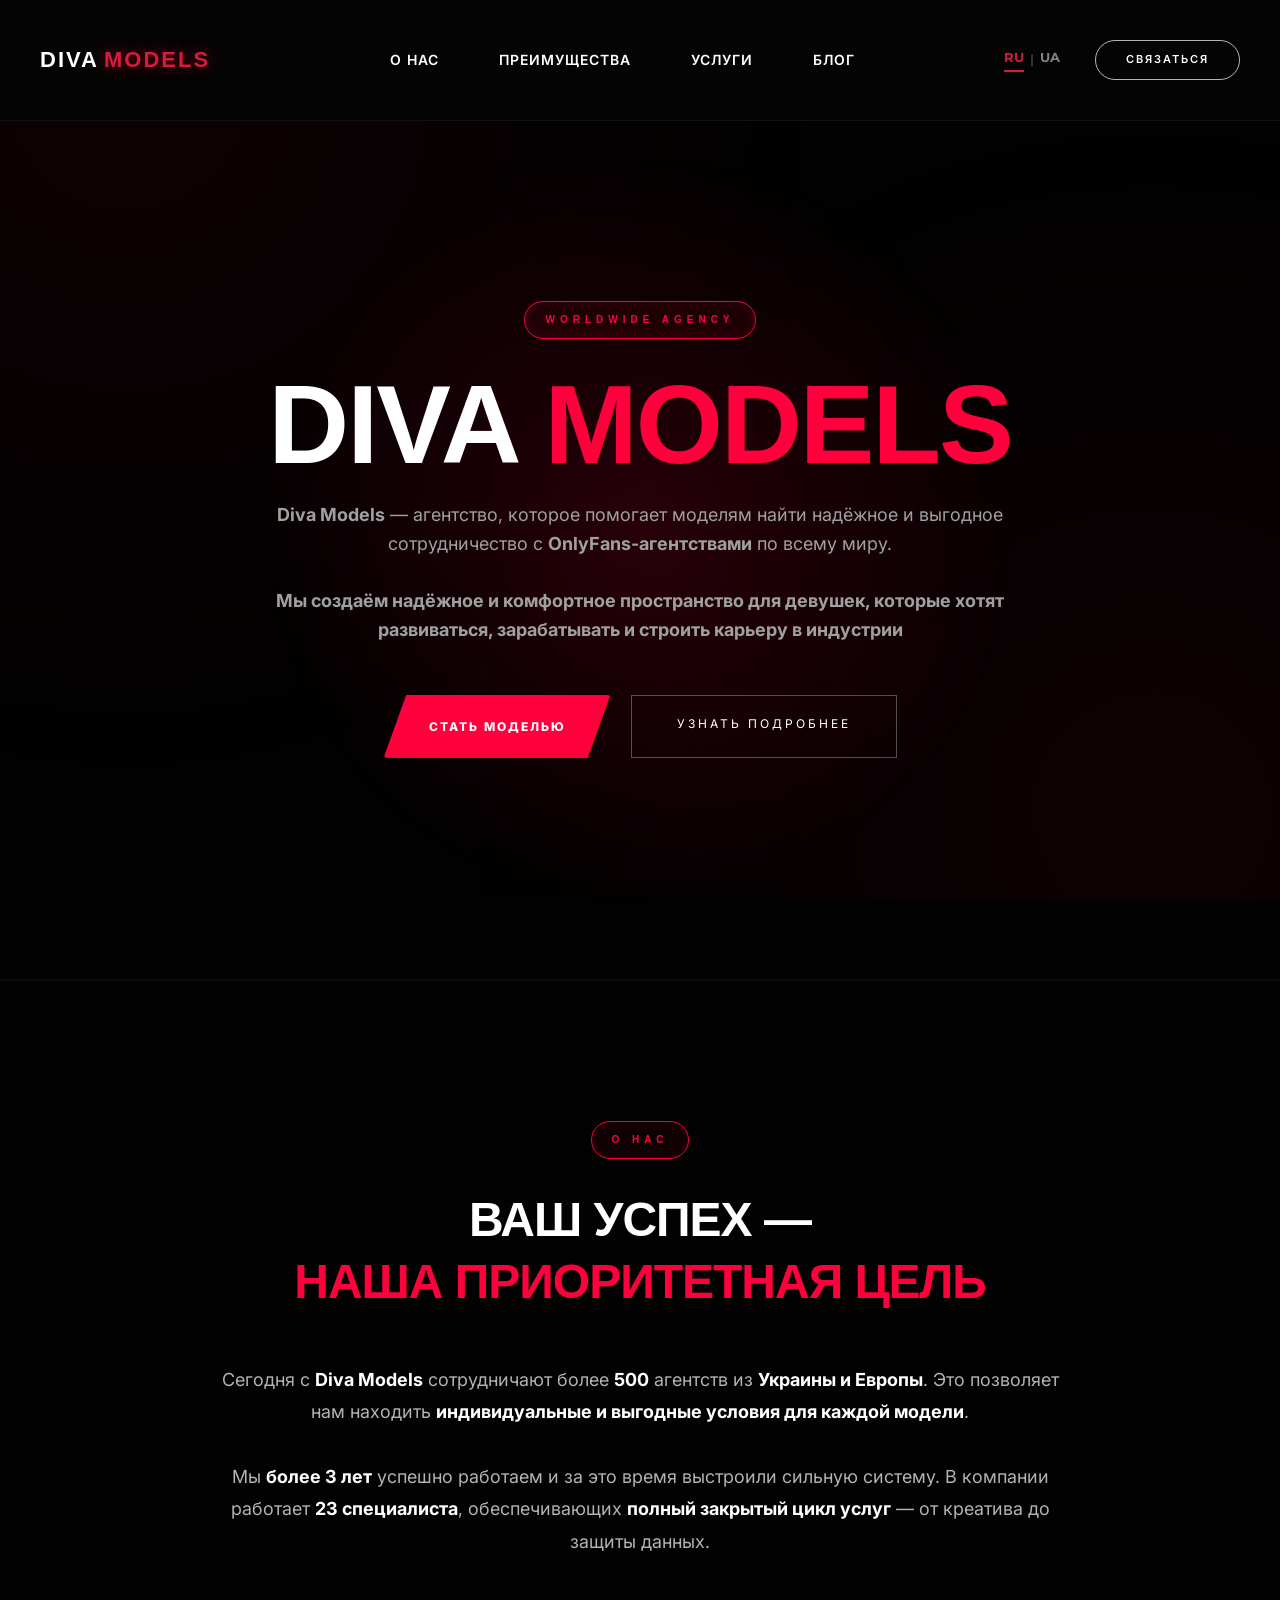
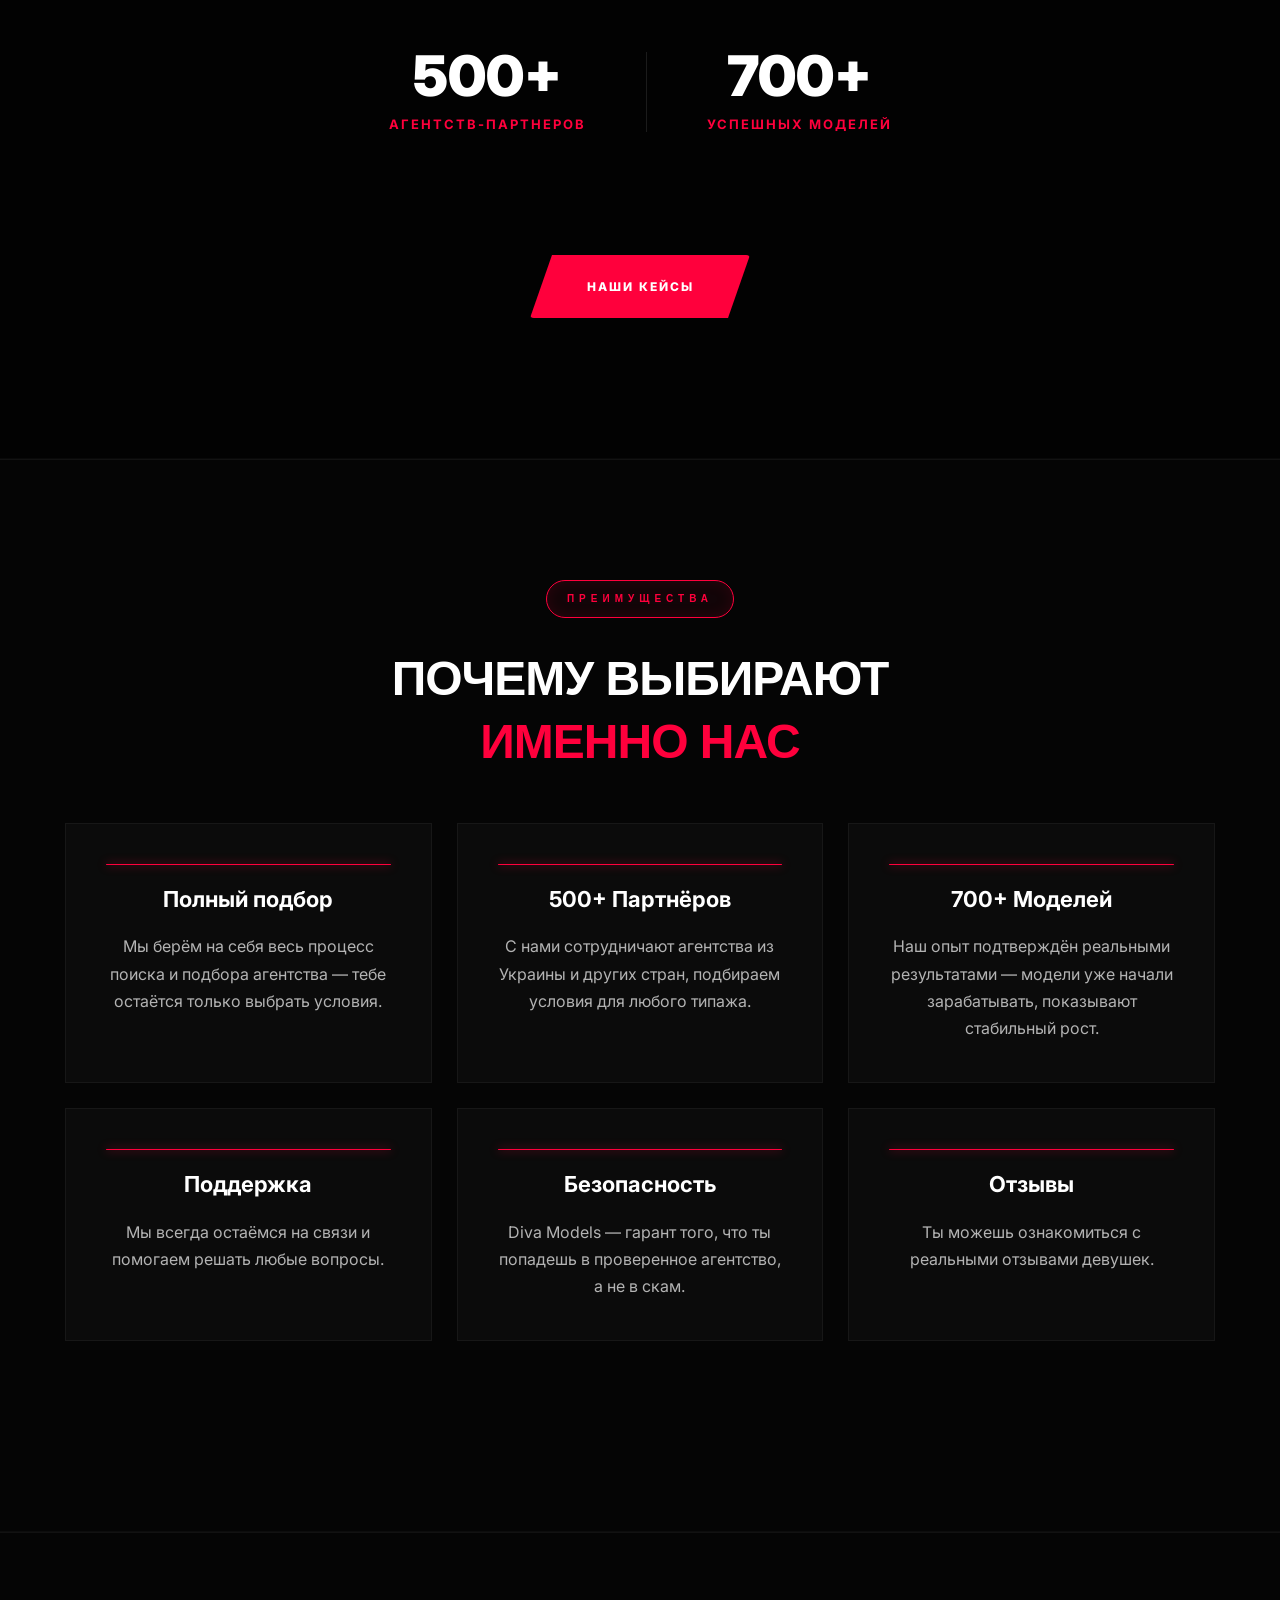
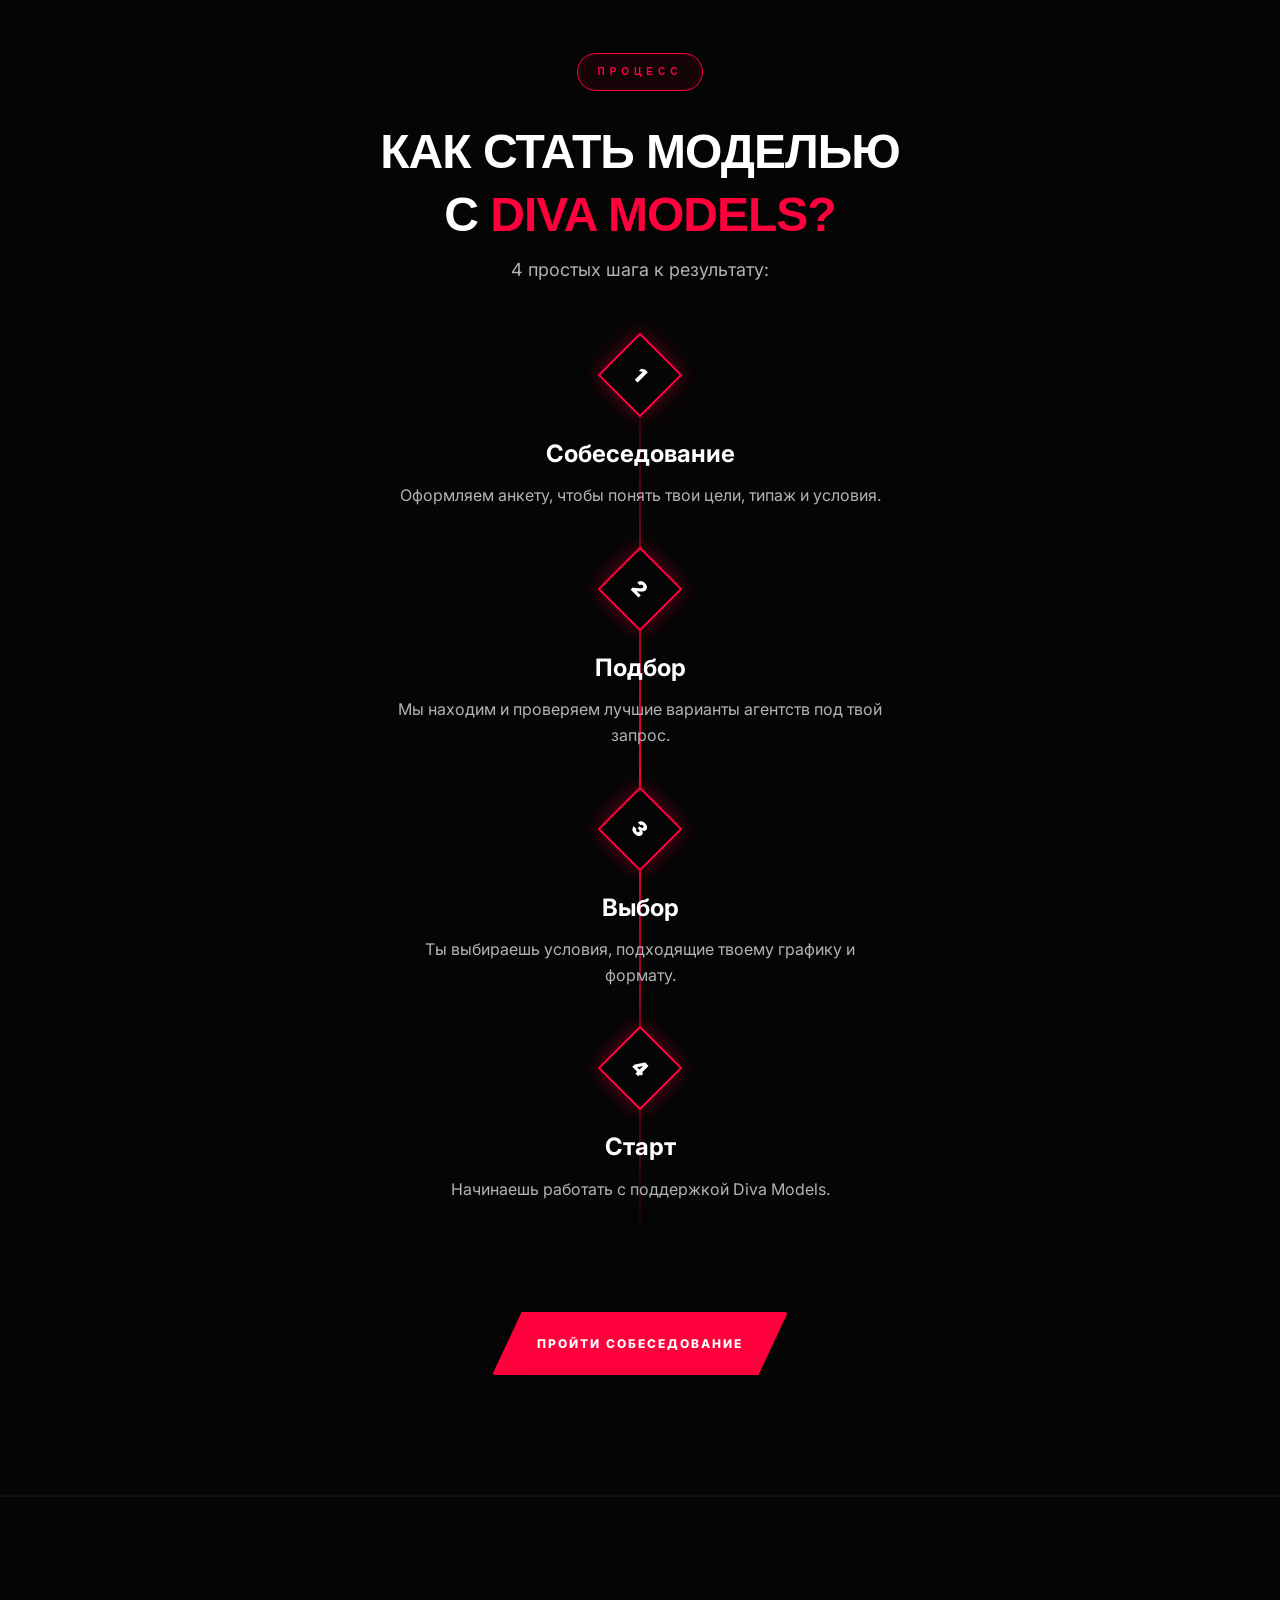
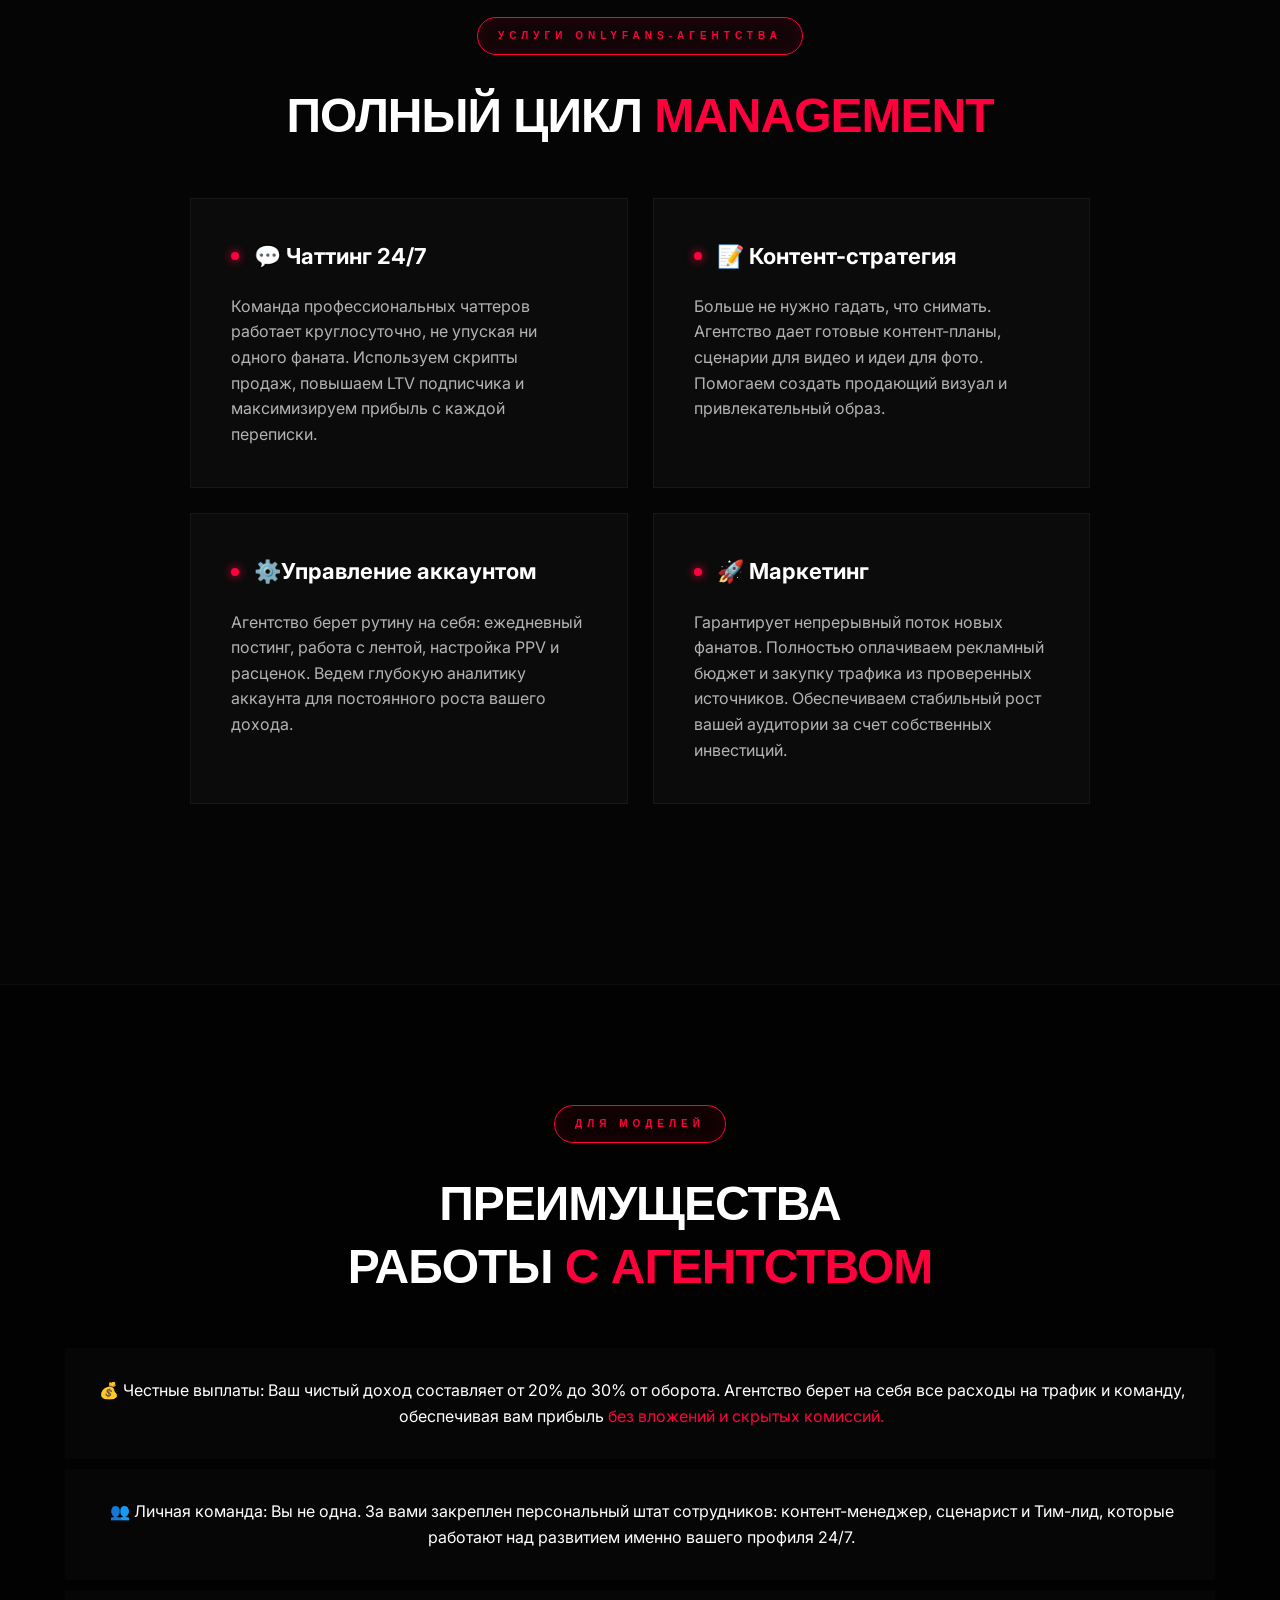
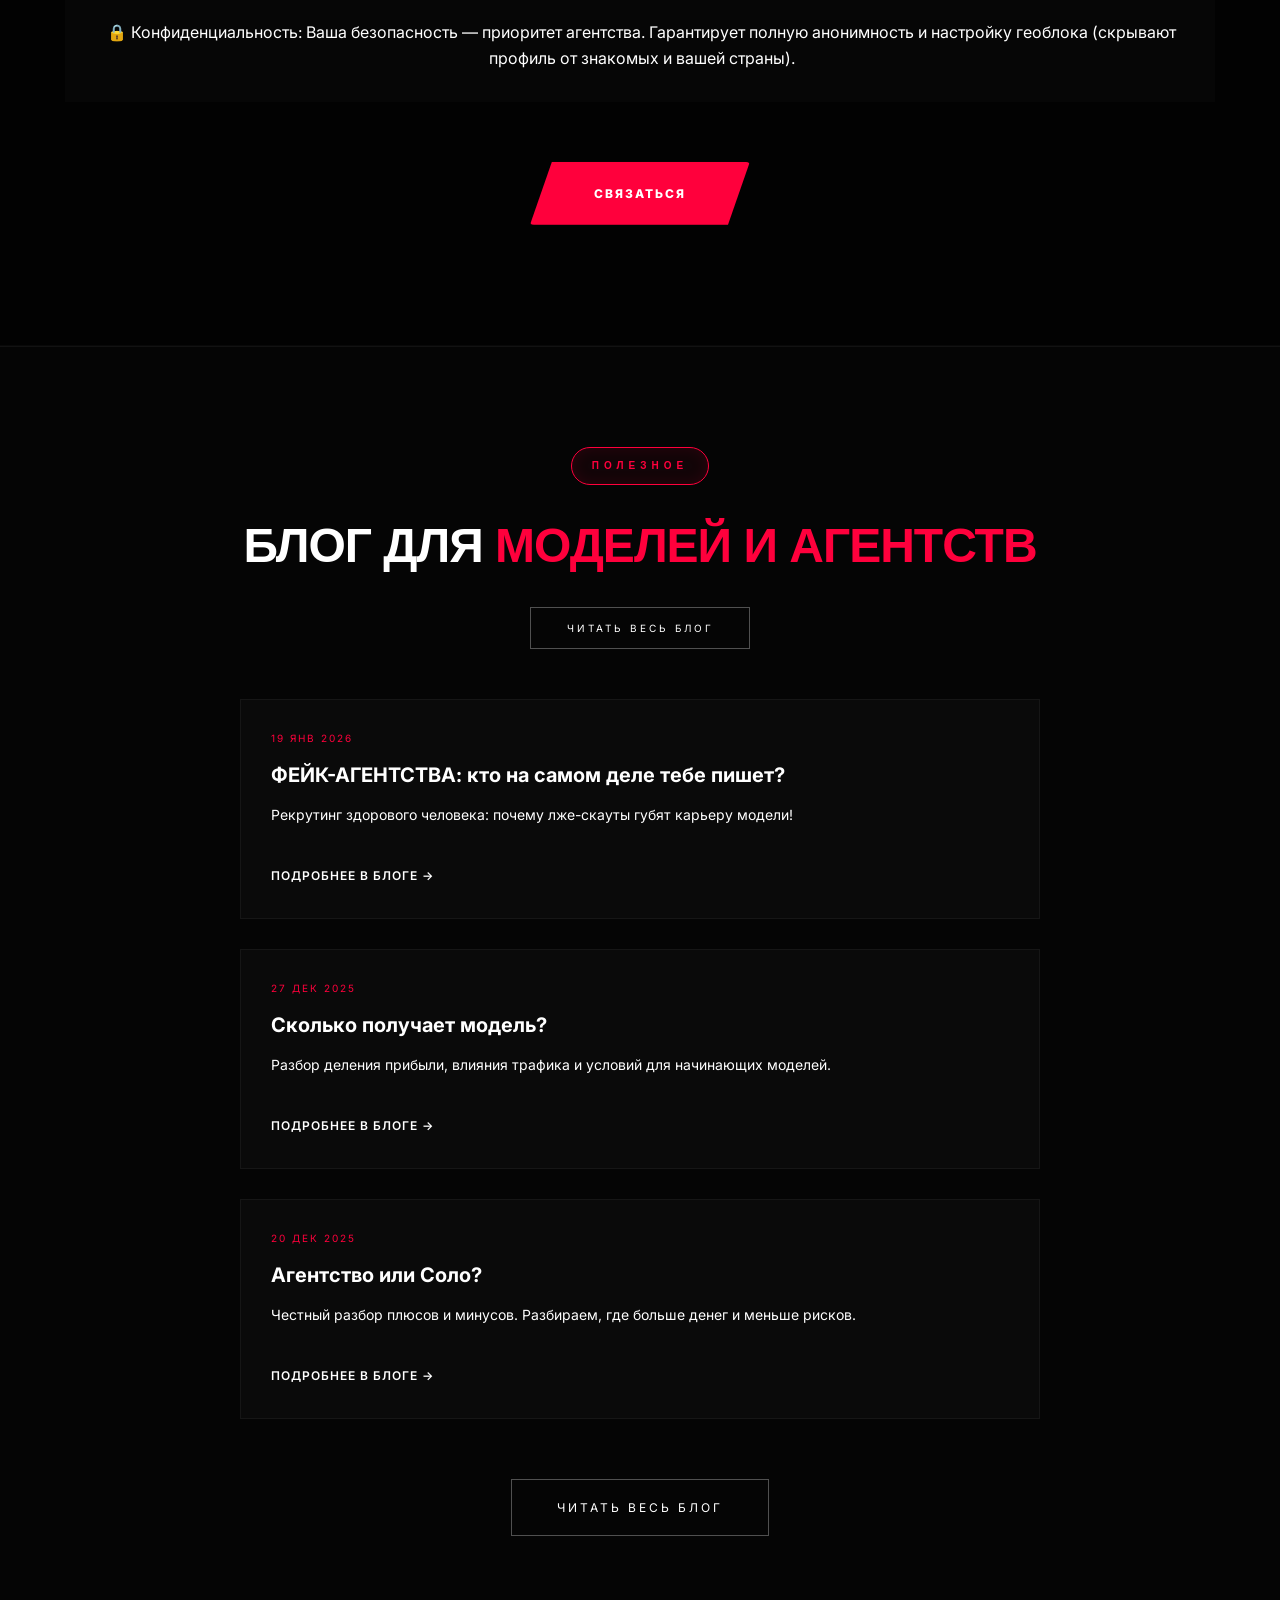
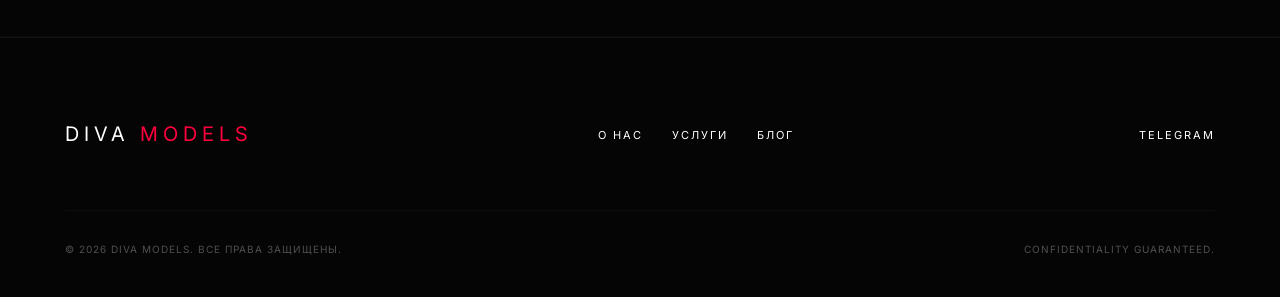
==== index.html @ 70407e85 "Update index.html" ====
<!DOCTYPE html>
<html lang="ru">
<head>
    <meta charset="UTF-8">
    <meta name="viewport" content="width=device-width, initial-scale=1.0">
    <title>DIVA MODELS | Premium Agency</title>
    
    <link rel="icon" href="logo.png" type="image/png">
    <link rel="shortcut icon" href="logo.png" type="image/png">
    <link rel="apple-touch-icon" href="logo.png">

    <meta property="og:type" content="website">
    <meta property="og:site_name" content="DIVA MODELS">
    <meta property="og:title" content="DIVA MODELS | Premium Agency">
    <meta property="og:description" content="Международное агентство. Помогаем моделям найти надёжное сотрудничество.">
    <meta property="og:image" content="logo.png">
    
    <link rel="stylesheet" href="style.css">
    <link href="https://fonts.googleapis.com/css2?family=Montserrat:wght@400;600;700;800;900&family=Syncopate:wght@400;700&family=Inter:wght@300;400;600;800&display=swap" rel="stylesheet">
    
    <style>
        /* --- СТИЛИ ШАПКИ --- */
        header {
            position: fixed;
            top: 0;
            left: 0;
            width: 100%;
            z-index: 1000;
            background: rgba(5, 5, 5, 0.9);
            backdrop-filter: blur(10px);
            border-bottom: 1px solid rgba(255, 255, 255, 0.05);
        }

        .header-content {
            display: flex;
            justify-content: space-between;
            align-items: center;
            padding: 15px 0;
        }

        /* Логотип (Десктоп) */
        .logo {
            font-family: 'Syncopate', sans-serif;
            font-weight: 700;
            font-size: 22px;
            color: #fff;
            letter-spacing: 2px;
            z-index: 2002; 
            position: relative;
            display: flex;       
            align-items: center; 
            gap: 5px;            
        }
        .logo span { color: #d41d3d; }

        /* --- ПРАВАЯ ЧАСТЬ (Язык + Кнопка + Бургер) --- */
        .nav-controls {
            display: flex;
            align-items: center;
            gap: 20px;
            z-index: 2002;
            position: relative;
        }

        /* Переключатель языков */
        .lang-switcher {
            display: flex;
            align-items: center;
            gap: 6px;
            font-family: 'Montserrat', sans-serif;
            font-size: 13px;
            font-weight: 700;
        }

        .lang-btn {
            cursor: pointer;
            transition: all 0.3s ease;
            color: #ffffff;
            opacity: 0.5;
            padding-bottom: 2px;
            border-bottom: 2px solid transparent;
        }

        .lang-btn:hover { opacity: 1; }

        .lang-btn.active {
            opacity: 1 !important;
            color: #d41d3d !important;
            border-bottom: 2px solid #d41d3d;
        }

        .lang-divider { color: #fff; opacity: 0.2; }

        /* --- НАВИГАЦИЯ (Ссылки) --- */
        .main-nav {
            display: flex;
            gap: 30px;
        }

        .main-nav a {
            text-decoration: none;
            color: #fff;
            font-size: 14px;
            text-transform: uppercase;
            letter-spacing: 1px;
            font-weight: 600;
            transition: 0.3s;
        }
        .main-nav a:hover { color: #d41d3d; }

        /* --- БУРГЕР ИКОНКА --- */
        .burger-menu {
            display: none;
            cursor: pointer;
            width: 30px;
            height: 20px;
            position: relative;
        }

        .burger-menu span {
            display: block;
            width: 100%;
            height: 2px;
            background-color: #fff;
            position: absolute;
            transition: 0.3s;
        }

        .burger-menu span:nth-child(1) { top: 0; }
        .burger-menu span:nth-child(2) { top: 9px; }
        .burger-menu span:nth-child(3) { top: 18px; }

        .burger-menu.active span:nth-child(1) { transform: rotate(45deg); top: 9px; background: #d41d3d; }
        .burger-menu.active span:nth-child(2) { opacity: 0; }
        .burger-menu.active span:nth-child(3) { transform: rotate(-45deg); top: 9px; background: #d41d3d; }

        /* --- МОБИЛЬНАЯ АДАПТАЦИЯ --- */
        @media (max-width: 992px) {
            .burger-menu { display: block; } 

            .main-nav {
                position: fixed;
                top: 0;
                left: 0;
                width: 100%;
                height: 100vh;
                background: rgba(5, 5, 5, 0.98);
                backdrop-filter: blur(15px);
                flex-direction: column;
                justify-content: center;
                align-items: center;
                transition: 0.4s ease;
                z-index: 1500;
                gap: 40px;
                opacity: 0;
                pointer-events: none;
            }

            .main-nav.active {
                opacity: 1;
                pointer-events: all;
            }

            .main-nav a {
                font-size: 24px;
                font-weight: 800;
            }

            .logo {
                flex-direction: column;
                align-items: flex-start;
                line-height: 1;
                font-size: 16px !important;
                gap: 2px;
            }
            .logo span {
                display: block;
            }

            .nav-controls {
                gap: 12px;
            }
            
            .btn-pill {
                padding: 8px 15px !important;
                font-size: 10px !important;
                margin-left: 0 !important;
                white-space: nowrap;
            }
        }
    </style>
</head>
<body>

    <header>
        <div class="container header-content">
            <div class="logo">DIVA <span>MODELS</span></div>
            
            <nav class="main-nav" id="mainNav">
                <a href="#about" class="lang" data-ru="О нас" data-ua="Про нас" onclick="closeMenu()">О нас</a>
                <a href="#features" class="lang" data-ru="Преимущества" data-ua="Переваги" onclick="closeMenu()">Преимущества</a>
                <a href="#services" class="lang" data-ru="Услуги" data-ua="Послуги" onclick="closeMenu()">Услуги</a>
                <a href="#blog" class="lang" data-ru="Блог" data-ua="Блог" onclick="closeMenu()">Блог</a>
            </nav>

            <div class="nav-controls">
                
                <div class="lang-switcher">
                    <span class="lang-btn active" id="btn-ru" onclick="setLanguage('ru')">RU</span>
                    <span class="lang-divider">|</span>
                    <span class="lang-btn" id="btn-ua" onclick="setLanguage('ua')">UA</span>
                </div>

                <a href="https://t.me/Diva_ManagerOF" class="btn-pill lang" data-ru="Связаться" data-ua="Зв'язатися" target="_blank">Связаться</a>

                <div class="burger-menu" onclick="toggleMenu()">
                    <span></span>
                    <span></span>
                    <span></span>
                </div>
            </div>
        </div>
    </header>

    <main style="padding-top: 80px;"> 
        <section class="hero" id="hero">
            <div class="container hero-content">
                <div class="label lang" data-ru="WORLDWIDE AGENCY" data-ua="ВСЕСВІТНЯ АГЕНЦІЯ">WORLDWIDE AGENCY</div>
                <h1 class="lang" data-ru="DIVA <span class='text-red'>MODELS</span>" data-ua="DIVA <span class='text-red'>MODELS</span>">
                    DIVA <span class="text-red">MODELS</span>
                </h1>
                <p class="hero-desc lang" 
                   data-ru="<strong>Diva Models</strong> — агентство, которое помогает моделям найти надёжное и выгодное сотрудничество с <strong>OnlyFans-агентствами</strong> по всему миру.<br><br><strong>Мы создаём надёжное и комфортное пространство для девушек, которые хотят развиваться, зарабатывать и строить карьеру в индустрии</strong>"
                   data-ua="<strong>Diva Models</strong> — агенція, яка допомагає моделям знайти надійну та вигідну співпрацю з <strong>OnlyFans-агенціями</strong> по всьому світу.<br><br><strong>Ми створюємо надійний та комфортний простір для дівчат, які прагнуть розвиватися, заробляти та будувати кар'єру в індустрії</strong>">
                    <strong>Diva Models</strong> — агентство, которое помогает моделям найти надёжное и выгодное сотрудничество с <strong>OnlyFans-агентствами</strong> по всему миру.
                </p>
                <div class="buttons">
                    <a href="apply.html" class="btn-primary lang" data-ru="Стать моделью" data-ua="Стати моделлю">Стать моделью</a>
                    <a href="#about" class="btn-outline lang" data-ru="Узнать подробнее" data-ua="Дізнатися більше">Узнать подробнее</a>
                </div>
            </div>
            <div class="red-glow-bg"></div>
        </section>

        <section class="about" id="about">
            <div class="container about-content">
                <div class="label lang" data-ru="О НАС" data-ua="ПРО НАС">О НАС</div>
                <h2 class="section-title lang" 
                    data-ru="ВАШ УСПЕХ — <br><span class='text-red'>НАША ПРИОРИТЕТНАЯ ЦЕЛЬ</span>"
                    data-ua="ВАШ УСПІХ — <br><span class='text-red'>НАША ПРІОРИТЕТНА ЦІЛЬ</span>">
                    ВАШ УСПЕХ — <br><span class="text-red">НАША ПРИОРИТЕТНАЯ ЦЕЛЬ</span>
                </h2>
                
                <p class="about-desc lang" 
                   data-ru="Сегодня с <strong>Diva Models</strong> сотрудничают более <strong>500</strong> агентств из <strong>Украины и Европы</strong>. Это позволяет нам находить <strong>индивидуальные и выгодные условия для каждой модели</strong>.<br><br>Мы <strong>более 3 лет</strong> успешно работаем и за это время выстроили сильную систему. В компании работает <strong>23 специалиста</strong>, обеспечивающих <strong>полный закрытый цикл услуг</strong> — от креатива до защиты данных."
                   data-ua="Сьогодні з <strong>Diva Models</strong> співпрацюють понад <strong>500</strong> агенцій з <strong>України та Європи</strong>. Це дозволяє нам знаходити <strong>індивідуальні та вигідні умови для кожної моделі</strong>.<br><br>Ми <strong>понад 3 роки</strong> успішно працюємо і за цей час вибудували потужну систему. У компанії працює <strong>23 фахівці</strong>, що забезпечують <strong>повний закритий цикл послуг</strong> — від креативу до захисту даних.">
                    Сегодня с Diva Models сотрудничают более 500 агентств...
                </p>

                <div class="about-stats">
                    <div class="stat-item">
                        <span class="stat-number">500+</span>
                        <span class="stat-text lang" data-ru="Агентств-партнеров" data-ua="Агенцій-партнерів">Агентств-партнеров</span>
                    </div>
                    <div class="stat-sep"></div>
                    <div class="stat-item">
                        <span class="stat-number">700+</span>
                        <span class="stat-text lang" data-ru="Успешных моделей" data-ua="Успішних моделей">Успешных моделей</span>
                    </div>
                </div>

                <div class="benefits-cta">
                    <div class="double-buttons">
                        <a href="https://t.me/divareviewsss" class="btn-primary lang" data-ru="Наши кейсы" data-ua="Наші кейси" target="_blank">Наши кейсы</a>       
                    </div>
            </div>
        </section>

        <section class="features" id="features">
            <div class="container">
                <div class="label lang" data-ru="ПРЕИМУЩЕСТВА" data-ua="ПЕРЕВАГИ">ПРЕИМУЩЕСТВА</div>
                <h2 class="section-title lang" 
                    data-ru="ПОЧЕМУ ВЫБИРАЮТ <br><span class='text-red'>ИМЕННО НАС</span>"
                    data-ua="ЧОМУ ОБИРАЮТЬ <br><span class='text-red'>САМЕ НАС</span>">
                    ПОЧЕМУ ВЫБИРАЮТ <br><span class="text-red">ИМЕННО НАС</span>
                </h2>

                <div class="features-grid">
                    <div class="feature-card">
                        <div class="card-line"></div>
                        <h3 class="lang" data-ru="Полный подбор" data-ua="Повний підбір">Полный подбор</h3>
                        <p class="lang" data-ru="Мы берём на себя весь процесс поиска и подбора агентства — тебе остаётся только выбрать условия." data-ua="Ми беремо на себе весь процес пошуку та підбору агенції — тобі залишається лише обрати умови.">Мы берём на себя весь процесс поиска...</p>
                    </div>
                    <div class="feature-card">
                        <div class="card-line"></div>
                        <h3 class="lang" data-ru="500+ Партнёров" data-ua="500+ Партнерів">500+ Партнёров</h3>
                        <p class="lang" data-ru="С нами сотрудничают агентства из Украины и других стран, подбираем условия для любого типажа." data-ua="З нами співпрацюють агенції з України та інших країн, підбираємо умови для будь-якого типажу.">С нами сотрудничают агентства...</p>
                    </div>
                    <div class="feature-card">
                        <div class="card-line"></div>
                        <h3 class="lang" data-ru="700+ Моделей" data-ua="700+ Моделей">700+ Моделей</h3>
                        <p class="lang" data-ru="Наш опыт подтверждён реальными результатами — модели уже начали зарабатывать, показывают стабильный рост." data-ua="Наш досвід підтверджений реальними результатами — моделі вже почали заробляти, демонструють стабільне зростання.">Наш опыт подтверждён реальными результатами...</p>
                    </div>
                    <div class="feature-card">
                        <div class="card-line"></div>
                        <h3 class="lang" data-ru="Поддержка" data-ua="Підтримка">Поддержка</h3>
                        <p class="lang" data-ru="Мы всегда остаёмся на связи и помогаем решать любые вопросы." data-ua="Ми завжди залишаємося на зв'язку та допомагаємо вирішувати будь-які питання.">Мы всегда остаёмся на связи...</p>
                    </div>
                    <div class="feature-card">
                        <div class="card-line"></div>
                        <h3 class="lang" data-ru="Безопасность" data-ua="Безпека">Безопасность</h3>
                        <p class="lang" data-ru="Diva Models — гарант того, что ты попадешь в проверенное агентство, а не в скам." data-ua="Diva Models — гарант того, що ти потрапиш до перевіреної агенції, а не до скаму.">Diva Models — гарант безопасности...</p>
                    </div>
                    <div class="feature-card">
                        <div class="card-line"></div>
                        <h3 class="lang" data-ru="Отзывы" data-ua="Відгуки">Отзывы</h3>
                        <p class="lang" data-ru="Ты можешь ознакомиться с реальными отзывами девушек." data-ua="Ти можеш ознайомитись із реальними відгуками дівчат.">Ты можешь ознакомиться с реальными отзывами...</p>
                    </div>
                </div>
            </div>
        </section>

        <section class="steps" id="steps">
            <div class="container">
                <div class="label lang" data-ru="ПРОЦЕСС" data-ua="ПРОЦЕС">ПРОЦЕСС</div>
                <h2 class="section-title lang" 
                    data-ru="КАК СТАТЬ МОДЕЛЬЮ <br>С <span class='text-red'>DIVA MODELS?</span>"
                    data-ua="ЯК СТАТИ МОДЕЛЛЮ <br>З <span class='text-red'>DIVA MODELS?</span>">
                    КАК СТАТЬ МОДЕЛЬЮ <br>С <span class="text-red">DIVA MODELS?</span>
                </h2>
                
                <p class="steps-intro lang" data-ru="4 простых шага к результату:" data-ua="4 прості кроки до результату:">4 простых шага к результату:</p>

                <div class="steps-container">
                    <div class="step-item">
                        <div class="step-circle">1</div>
                        <div class="step-info">
                            <h3 class="lang" data-ru="Собеседование" data-ua="Співбесіда">Собеседование</h3>
                            <p class="lang" data-ru="Оформляем анкету, чтобы понять твои цели, типаж и условия." data-ua="Оформляємо анкету, щоб зрозуміти твої цілі, типаж та умови.">Оформляем анкету...</p>
                        </div>
                    </div>
                    <div class="step-item">
                        <div class="step-circle">2</div>
                        <div class="step-info">
                            <h3 class="lang" data-ru="Подбор" data-ua="Підбір">Подбор</h3>
                            <p class="lang" data-ru="Мы находим и проверяем лучшие варианты агентств под твой запрос." data-ua="Ми знаходимо та перевіряємо найкращі варіанти агенцій під твій запит.">Мы находим лучшие варианты...</p>
                        </div>
                    </div>
                    <div class="step-item">
                        <div class="step-circle">3</div>
                        <div class="step-info">
                            <h3 class="lang" data-ru="Выбор" data-ua="Вибір">Выбор</h3>
                            <p class="lang" data-ru="Ты выбираешь условия, подходящие твоему графику и формату." data-ua="Ти обираєш умови, що підходять твоєму графіку та формату.">Ты выбираешь условия...</p>
                        </div>
                    </div>
                    <div class="step-item">
                        <div class="step-circle">4</div>
                        <div class="step-info">
                            <h3 class="lang" data-ru="Старт" data-ua="Старт">Старт</h3>
                            <p class="lang" data-ru="Начинаешь работать с поддержкой Diva Models." data-ua="Починаєш працювати з підтримкою Diva Models.">Начинаешь работать...</p>
                        </div>
                    </div>
                </div>
                
                <div class="steps-cta">
                    <a href="https://t.me/Diva_ManagerOF" class="btn-primary lang" data-ru="Пройти собеседование" data-ua="Пройти співбесіду" target="_blank">Пройти собеседование</a>
                </div>
            </div>
        </section>

        <section class="services" id="services">
            <div class="container">
                <div class="label lang" data-ru="УСЛУГИ ONLYFANS-АГЕНТСТВА" data-ua="ПОСЛУГИ ONLYFANS-АГЕНЦІЇ">УСЛУГИ ONLYFANS-АГЕНТСТВА</div>
                <h2 class="section-title lang" 
                    data-ru="ПОЛНЫЙ ЦИКЛ <span class='text-red'>MANAGEMENT</span>"
                    data-ua="ПОВНИЙ ЦИКЛ <span class='text-red'>MANAGEMENT</span>">
                    ПОЛНЫЙ ЦИКЛ <span class="text-red">MANAGEMENT</span>
                </h2>

                <div class="services-list">
                    <div class="service-item">
                        <div class="service-header"><span class="service-dot"></span><h3 class="lang" data-ru="💬 Чаттинг 24/7" data-ua="💬 Чаттинг 24/7">Чаттинг 24/7</h3></div>
                        <p class="lang" data-ru="Команда профессиональных чаттеров работает круглосуточно, не упуская ни одного фаната. Используем скрипты продаж, повышаем LTV подписчика и максимизируем прибыль с каждой переписки." data-ua="Команда професійних чаттерів працює цілодобово, не пропускаючи жодного фаната. Використовуємо скрипти продажів, підвищуємо LTV підписника і максимізуємо прибуток з кожного листування.">Команда профессиональных чаттеров...</p>
                    </div>
                    <div class="service-item">
                        <div class="service-header"><span class="service-dot"></span><h3 class="lang" data-ru="📝 Контент-стратегия" data-ua="📝Контент-стратегія">Контент-стратегия</h3></div>
                        <p class="lang" data-ru="Больше не нужно гадать, что снимать. Агентство дает готовые контент-планы, сценарии для видео и идеи для фото. Помогаем создать продающий визуал и привлекательный образ." data-ua="Більше не потрібно гадати, що знімати. Агентство надає готові контент-плани, сценарії для відео та ідеї для фото. Допомагаємо створити візуал, що продає, та привабливий образ.">Планирование публикаций...</p>
                    </div>
                    <div class="service-item">
                        <div class="service-header"><span class="service-dot"></span><h3 class="lang" data-ru="⚙️Управление аккаунтом" data-ua="⚙️Управління акаунтом"> ⚙️Управление аккаунтом</h3></div>
                        <p class="lang" data-ru="Агентство берет рутину на себя: ежедневный постинг, работа с лентой, настройка PPV и расценок. Ведем глубокую аналитику аккаунта для постоянного роста вашего дохода." data-ua="Агентство бере на себе рутину: щоденний постинг, робота зі стрічкою, налаштування PPV і розцінок. Проводимо глибоку аналітику акаунта для постійного зростання вашого доходу.">Ведение профиля...</p>
                    </div>
                    <div class="service-item">
                        <div class="service-header"><span class="service-dot"></span><h3 class="lang" data-ru="🚀 Маркетинг" data-ua="🚀 Маркетинг">Маркетинг</h3></div>
                        <p class="lang" data-ru="Гарантирует непрерывный поток новых фанатов. Полностью оплачиваем рекламный бюджет и закупку трафика из проверенных источников. Обеспечиваем стабильный рост вашей аудитории за счет собственных инвестиций." data-ua="Гарантує безперервний потік нових фанатів. Повністю оплачуємо рекламний бюджет і закупівлю трафіку з перевірених джерел. Забезпечуємо стабільне зростання вашої аудиторії за рахунок власних інвестицій.">Shoutouts, реклама, TikTok...</p>
                    </div>
                </div>
            </div>
        </section>

        <section class="benefits" id="benefits">
            <div class="container">
                <div class="label lang" data-ru="ДЛЯ МОДЕЛЕЙ" data-ua="ДЛЯ МОДЕЛЕЙ">ДЛЯ МОДЕЛЕЙ</div>
                <h2 class="section-title lang" 
                    data-ru="ПРЕИМУЩЕСТВА <br>РАБОТЫ <span class='text-red'>С АГЕНТСТВОМ</span>"
                    data-ua="ПЕРЕВАГИ <br>РОБОТИ <span class='text-red'>З АГЕНТСТВОМ</span>">
                    ПРЕИМУЩЕСТВА <br>РАБОТЫ <span class="text-red">С АГЕНТСТВОМ</span>
                </h2>

                <div class="benefits-container">
                    <div class="benefit-row">
                        <div class="benefit-detail lang" data-ru="💰 Честные выплаты: Ваш чистый доход составляет от 20% до 30% от оборота. Агентство берет на себя все расходы на трафик и команду, обеспечивая вам прибыль <span class='text-red'>без вложений и скрытых комиссий.</span>" data-ua="💰 Чесні виплати: Ваш чистий дохід становить від 20% до 30% від обороту. Агенція бере на себе всі витрати на трафік і команду, забезпечуючи вам прибуток <span class='text-red'>без вкладень і прихованих комісій.</span>">Доход модели от <span class="text-red">20% до 30%</span></div>
                    </div>
              
                    <div class="benefit-row">
                      <div class="benefit-detail lang" data-ru="👥 Личная команда: Вы не одна. За вами закреплен персональный штат сотрудников: контент-менеджер, сценарист и Тим-лид, которые работают над развитием именно вашего профиля 24/7." data-ua="👥 Особиста команда: Ви не одна. За вами закріплений персональний штат співробітників: контент-менеджер, сценарист і Тім-лід, які працюють над розвитком саме вашого профілю 24/7.">👥 Личная команда</div>
                    </div>
                    <div class="benefit-row">
                        <div class="benefit-detail lang" data-ru="🔒 Конфиденциальность: Ваша безопасность — приоритет агентства. Гарантирует полную анонимность и настройку геоблока (скрывают профиль от знакомых и вашей страны)." data-ua="🔒 Конфіденційність: Ваша безпека — пріоритет агентства. Гарантує повну анонімність і налаштування геоблоку (приховують профіль від знайомих і вашої країни)">🔒 Конфиденциальность</div>
                    </div>
                </div>

                <div class="benefits-cta">
                    <div class="double-buttons">
                        <a href="https://t.me/Diva_ManagerOF" class="btn-primary lang" data-ru="Связаться" data-ua="Зв'язатися" target="_blank">Связаться</a>       
                    </div>
                </div>
            </div>
        </section>

        <section class="blog" id="blog" style="padding: 100px 0;">
            <div class="container">
                <div class="label lang" data-ru="ПОЛЕЗНОЕ" data-ua="КОРИСНЕ" style="text-align: center;">ПОЛЕЗНОЕ</div>
                <h2 class="section-title lang" 
                    data-ru="БЛОГ ДЛЯ <span class='text-red'>МОДЕЛЕЙ И АГЕНТСТВ</span>"
                    data-ua="БЛОГ ДЛЯ <span class='text-red'>МОДЕЛЕЙ ТА АГЕНЦІЙ</span>"
                    style="text-align: center; margin-bottom: 30px;">
                    БЛОГ ДЛЯ <span class="text-red">МОДЕЛЕЙ И АГЕНТСТВ</span>
                </h2>

                <div style="text-align: center; margin-bottom: 50px;">
                    <a href="blog.html" class="btn-outline lang" data-ru="Читать весь блог" data-ua="Читати весь блог" style="font-size: 10px; padding: 12px 25px;">Читать весь блог</a>
                </div>
                
                <div class="blog-grid" style="display: flex; flex-direction: column; gap: 30px; max-width: 800px; margin: 0 auto;">
                    <article class="blog-card reveal" style="width: 100%; text-align: left;">
                        <div class="blog-date lang" data-ru="19 ЯНВ 2026" data-ua="19 СІЧ 2026">19 ЯНВ 2026</div>
                        <h3 class="lang" data-ru="ФЕЙК-АГЕНТСТВА: кто на самом деле тебе пишет?" data-ua="ФЕЙК-АГЕНЦІЇ: хто насправді тобі пише?">ФЕЙК-АГЕНТСТВА: кто на самом деле тебе пишет?</h3>
                        <p class="lang" data-ru="Рекрутинг здорового человека: почему лже-скауты губят карьеру модели!" data-ua="Рекрутинг здорової людини: чому лже-скаути гублять кар'єру моделі!">Рекрутинг здорового человека...</p>
                        <a href="article5.html" class="blog-link lang" data-ru="Подробнее в блоге →" data-ua="Детальніше у блозі →" style="margin-top: 20px; display: inline-block;">Подробнее в блоге →</a>
                    </article>          
                    <article class="blog-card reveal" style="width: 100%; text-align: left;">
                        <div class="blog-date lang" data-ru="27 ДЕК 2025" data-ua="27 ГРУ 2025">27 ДЕК 2025</div>
                        <h3 class="lang" data-ru="Сколько получает модель?" data-ua="Скільки отримує модель?">Сколько получает модель?</h3>
                        <p class="lang" data-ru="Разбор деления прибыли, влияния трафика и условий для начинающих моделей." data-ua="Розбір розподілу прибутку, впливу трафіку та умов для моделей-початківців.">Разбор деления прибыли...</p>
                        <a href="article2.html" class="blog-link lang" data-ru="Подробнее в блоге →" data-ua="Детальніше у блозі →" style="margin-top: 20px; display: inline-block;">Подробнее в блоге →</a>
                    </article>
                    <article class="blog-card reveal" style="width: 100%; text-align: left;">
                        <div class="blog-date lang" data-ru="20 ДЕК 2025" data-ua="20 ГРУ 2025">20 ДЕК 2025</div>
                        <h3 class="lang" data-ru="Агентство или Соло?" data-ua="Агенція чи Соло?">Агентство или Соло?</h3>
                        <p class="lang" data-ru="Честный разбор плюсов и минусов. Разбираем, где больше денег и меньше рисков." data-ua="Чесний розбір плюсів та мінусів. Розбираємо, де більше грошей і менше ризиків.">Честный разбор плюсов и минусов...</p>
                        <a href="article1.html" class="blog-link lang" data-ru="Подробнее в блоге →" data-ua="Детальніше у блозі →" style="margin-top: 20px; display: inline-block;">Подробнее в блоге →</a>
                    </article>
                </div>

                <div style="margin-top: 60px; text-align: center;">
                    <a href="blog.html" class="btn-outline lang" data-ru="Читать весь блог" data-ua="Читати весь блог">Читать весь блог</a>
                </div>
            </div>
        </section>

    </main>

    <footer class="footer">
        <div class="container">
            <div class="footer-top">
                <div class="footer-logo">DIVA <span>MODELS</span></div>
                <div class="footer-nav">
                    <a href="#about" class="lang" data-ru="О нас" data-ua="Про нас">О нас</a>
                    <a href="#services" class="lang" data-ru="Услуги" data-ua="Послуги">Услуги</a>
                    <a href="#blog" class="lang" data-ru="Блог" data-ua="Блог">Блог</a>
                </div>
                <div class="footer-socials">
                    <a href="https://t.me/Diva_ManagerOF" target="_blank">Telegram</a>
                </div>
            </div>
            <div class="footer-bottom">
                <p class="lang" data-ru="&copy; 2026 DIVA MODELS. Все права защищены." data-ua="&copy; 2026 DIVA MODELS. Усі права захищені.">&copy; 2026 DIVA MODELS. Все права защищены.</p>
                <p>Confidentiality Guaranteed.</p>
            </div>
        </div>
    </footer>

    <script>
        // --- ФУНКЦИЯ ДЛЯ БУРГЕР-МЕНЮ ---
        function toggleMenu() {
            const menu = document.getElementById('mainNav');
            const burger = document.querySelector('.burger-menu');
            
            menu.classList.toggle('active');
            burger.classList.toggle('active');
        }

        function closeMenu() {
            const menu = document.getElementById('mainNav');
            const burger = document.querySelector('.burger-menu');
            
            menu.classList.remove('active');
            burger.classList.remove('active');
        }

        // --- ФУНКЦИЯ ПЕРЕКЛЮЧЕНИЯ ЯЗЫКА ---
        function setLanguage(lang) {
            localStorage.setItem('diva_lang', lang);

            // Меняем текст везде
            document.querySelectorAll('.lang').forEach(el => {
                const text = el.getAttribute(`data-${lang}`);
                if (text) {
                    el.innerHTML = text;
                }
            });

            // Обновляем подсветку кнопок
            const btnRu = document.getElementById('btn-ru');
            const btnUa = document.getElementById('btn-ua');

            if (lang === 'ru') {
                btnRu.classList.add('active');
                btnUa.classList.remove('active');
            } else {
                btnUa.classList.add('active');
                btnRu.classList.remove('active');
            }
        }

        // --- ФУНКЦИЯ АНИМАЦИИ ПРИ СКРОЛЛЕ ---
        function reveal() {
            var reveals = document.querySelectorAll("section, .feature-card, .service-item, .blog-card");

            for (var i = 0; i < reveals.length; i++) {
                var windowHeight = window.innerHeight;
                var elementTop = reveals[i].getBoundingClientRect().top;
                var elementVisible = 100; 

                if (elementTop < windowHeight - elementVisible) {
                    reveals[i].classList.add("active");
                }
            }
        }

        // --- ИНИЦИАЛИЗАЦИЯ ---
        window.onload = () => {
            const savedLang = localStorage.getItem('diva_lang') || 'ru';
            setLanguage(savedLang);
            reveal();
        };

        window.addEventListener("scroll", reveal);
    </script>
</body>
</html>
---- style.css ----
:root {
    --bg-color: #050505;
    --text-color: #ffffff;
    --accent-red: #ff003c;
    --gray-text: #b3b3b3;
    --font-main: 'Montserrat', sans-serif;
}

/* Общие настройки */
* { margin: 0; padding: 0; box-sizing: border-box; }
html { scroll-behavior: smooth; } /* Плавная прокрутка к разделам */

body {
    background-color: var(--bg-color);
    color: var(--text-color);
    font-family: var(--font-main);
    overflow-x: hidden;
}

.container {
    max-width: 1200px;
    margin: 0 auto;
    padding: 0 20px;
}

/* --- HEADER --- */
header {
    position: fixed;
    top: 0;
    width: 100%;
    padding: 20px 0;
    background: rgba(5, 5, 5, 0.9);
    backdrop-filter: blur(15px);
    z-index: 1000;
    border-bottom: 1px solid rgba(255, 255, 255, 0.05);
}

.header-content { display: flex; justify-content: space-between; align-items: center; }
.logo { font-size: 22px; font-weight: 800; letter-spacing: 1px; text-transform: uppercase; }
.logo span { color: var(--accent-red); }

nav a {
    text-decoration: none;
    color: var(--text-color);
    margin-left: 35px;
    font-size: 13px;
    font-weight: 600;
    text-transform: uppercase;
    letter-spacing: 1px;
    transition: 0.3s;
}
nav a:hover { color: var(--accent-red); }

.btn-contact {
    border: 1px solid rgba(255, 255, 255, 0.3);
    padding: 10px 25px;
    border-radius: 50px;
}
.btn-contact:hover { border-color: var(--accent-red); background: var(--accent-red); }

/* --- ОБЩИЕ ЭЛЕМЕНТЫ (ЦЕНТРИРОВАНИЕ) --- */
.label {
    color: var(--accent-red);
    font-size: 12px;
    font-weight: 700;
    letter-spacing: 4px;
    margin-bottom: 25px;
    text-transform: uppercase;
    border: 1px solid rgba(255, 0, 60, 0.3);
    padding: 8px 16px;
    border-radius: 50px;
    background: rgba(255, 0, 60, 0.05);
}

.btn-primary {
    display: inline-block;
    background: var(--accent-red);
    color: #fff;
    padding: 20px 50px;
    text-decoration: none;
    font-weight: 800;
    text-transform: uppercase;
    font-size: 14px;
    letter-spacing: 1px;
    border-radius: 4px;
    box-shadow: 0 10px 40px rgba(255, 0, 60, 0.25);
    transition: 0.3s;
}
.btn-primary:hover { transform: translateY(-5px); box-shadow: 0 15px 50px rgba(255, 0, 60, 0.4); }

/* --- HERO SECTION --- */
.hero {
    min-height: 100vh;
    display: flex;
    align-items: center;
    justify-content: center;
    position: relative;
    padding-top: 120px;
    text-align: center;
}

.hero-content { display: flex; flex-direction: column; align-items: center; position: relative; z-index: 2; }

.hero h1 { font-size: clamp(3rem, 9vw, 6.5rem); font-weight: 900; line-height: 1; margin-bottom: 30px; letter-spacing: -2px; }
.glow-text { color: var(--accent-red); text-shadow: 0 0 50px rgba(255, 0, 60, 0.5); }

.hero-desc { color: var(--gray-text); font-size: 18px; line-height: 1.6; max-width: 750px; margin: 0 auto 50px; }

.buttons { display: flex; gap: 20px; flex-wrap: wrap; justify-content: center; }

.btn-secondary {
    display: inline-block;
    padding: 20px 40px;
    color: #fff;
    text-decoration: none;
    font-weight: 600;
    font-size: 14px;
    text-transform: uppercase;
    letter-spacing: 1px;
    transition: 0.3s;
    border: 1px solid rgba(255, 255, 255, 0.2);
    border-radius: 4px;
}
.btn-secondary:hover { border-color: var(--accent-red); color: var(--accent-red); }

.red-glow-bg {
    position: absolute;
    width: 60vw; height: 60vw;
    background: radial-gradient(circle, rgba(255, 0, 60, 0.15) 0%, transparent 70%);
    top: 50%; left: 50%; transform: translate(-50%, -50%);
    z-index: 1; pointer-events: none;
}

/* --- ABOUT SECTION --- */
.about {
    padding: 140px 0;
    text-align: center;
    border-top: 1px solid rgba(255, 255, 255, 0.05);
}

.about-content { display: flex; flex-direction: column; align-items: center; }
.about-title { font-size: clamp(2rem, 5vw, 3.5rem); font-weight: 900; margin-bottom: 40px; line-height: 1.2; }
.about-desc { color: var(--gray-text); font-size: 18px; line-height: 1.8; max-width: 850px; margin-bottom: 30px; }
.about-desc strong { color: #fff; }
.text-red { color: var(--accent-red); }

.divider { width: 60px; height: 2px; background: var(--accent-red); margin: 20px 0 40px; box-shadow: 0 0 15px var(--accent-red); }

.about-stats { display: flex; align-items: center; justify-content: center; gap: 60px; margin: 60px 0; }
.stat-item { display: flex; flex-direction: column; }
.stat-number { font-size: 56px; font-weight: 900; color: #fff; line-height: 1; margin-bottom: 10px; }
.stat-text { font-size: 13px; color: var(--accent-red); text-transform: uppercase; letter-spacing: 2px; font-weight: 700; }
.stat-sep { width: 1px; height: 80px; background: rgba(255, 255, 255, 0.1); }

@media (max-width: 768px) {
    .about-stats { flex-direction: column; gap: 40px; }
    .stat-sep { display: none; }
}
/* --- SECTION FEATURES --- */
.features {
    padding: 120px 0;
    text-align: center;
    background-color: #050505;
    border-top: 1px solid rgba(255, 255, 255, 0.05);
}

.section-title {
    font-size: clamp(2.5rem, 5vw, 3.5rem);
    font-weight: 900;
    margin-bottom: 70px;
    line-height: 1.1;
    letter-spacing: -1px;
}

.features-grid {
    display: grid;
    grid-template-columns: repeat(3, 1fr); /* 3 колонки в ряд */
    gap: 30px;
    margin-bottom: 70px;
}

.feature-card {
    background: rgba(255, 255, 255, 0.02);
    padding: 50px 35px;
    border: 1px solid rgba(255, 255, 255, 0.05);
    border-radius: 20px;
    transition: all 0.4s cubic-bezier(0.175, 0.885, 0.32, 1.275);
    display: flex;
    flex-direction: column;
    align-items: center;
    position: relative;
}

/* Красная акцентная линия вместо номеров */
.card-line {
    width: 40px;
    height: 3px;
    background: var(--accent-red);
    margin-bottom: 25px;
    border-radius: 2px;
    box-shadow: 0 0 10px var(--accent-red);
}

.feature-card:hover {
    background: rgba(255, 0, 60, 0.04);
    border-color: rgba(255, 0, 60, 0.4);
    transform: translateY(-10px);
}

.feature-card h3 {
    font-size: 22px;
    font-weight: 700;
    margin-bottom: 20px;
    color: #fff;
    line-height: 1.3;
}

.feature-card p {
    font-size: 16px;
    color: var(--gray-text);
    line-height: 1.7;
}

/* Адаптивность для мобильных устройств */
@media (max-width: 992px) {
    .features-grid { grid-template-columns: repeat(2, 1fr); }
}

@media (max-width: 650px) {
    .features-grid { grid-template-columns: 1fr; }
    .section-title { font-size: 2.2rem; }
    .feature-card { padding: 40px 25px; }
}
/* --- SECTION STEPS --- */
.steps {
    padding: 120px 0;
    background-color: #050505;
    text-align: center;
    border-top: 1px solid rgba(255, 255, 255, 0.05);
}

.steps-intro {
    color: var(--gray-text);
    font-size: 18px;
    margin-bottom: 60px;
    margin-top: -40px;
}

.steps-container {
    position: relative;
    max-width: 800px;
    margin: 0 auto 60px;
    display: flex;
    flex-direction: column;
    align-items: center;
}

/* Линия между шагами */
.steps-container::before {
    content: '';
    position: absolute;
    top: 0;
    bottom: 0;
    left: 50%;
    width: 2px;
    background: linear-gradient(to bottom, transparent, var(--accent-red), transparent);
    transform: translateX(-50%);
    z-index: 1;
}

.step-item {
    position: relative;
    z-index: 2;
    display: flex;
    flex-direction: column;
    align-items: center;
    margin-bottom: 50px;
    width: 100%;
}

.step-circle {
    width: 50px;
    height: 50px;
    background: var(--bg-color);
    border: 2px solid var(--accent-red);
    color: #fff;
    border-radius: 50%;
    display: flex;
    align-items: center;
    justify-content: center;
    font-weight: 900;
    font-size: 20px;
    margin-bottom: 20px;
    box-shadow: 0 0 20px rgba(255, 0, 60, 0.4);
}

.step-info {
    max-width: 500px;
}

.step-info h3 {
    font-size: 24px;
    color: #fff;
    margin-bottom: 10px;
    font-weight: 700;
}

.step-info p {
    font-size: 16px;
    color: var(--gray-text);
    line-height: 1.6;
}

.steps-cta {
    margin-top: 40px;
}

/* Адаптивность */
@media (max-width: 600px) {
    .step-info {
        padding: 0 20px;
    }
    .section-title {
        font-size: 2.2rem;
    }
}
/* --- SECTION SERVICES --- */
.services {
    padding: 120px 0;
    background-color: #050505;
    text-align: center;
    border-top: 1px solid rgba(255, 255, 255, 0.05);
}

.services-intro {
    color: #fff;
    font-size: 20px;
    font-weight: 500;
    margin-bottom: 60px;
    margin-top: -40px;
}

.services-list {
    max-width: 900px;
    margin: 0 auto 60px;
    display: grid;
    grid-template-columns: repeat(2, 1fr); /* 2 колонки */
    gap: 40px;
}

.service-item {
    background: linear-gradient(145deg, rgba(255, 255, 255, 0.03) 0%, rgba(255, 255, 255, 0.01) 100%);
    padding: 40px;
    border-radius: 20px;
    border: 1px solid rgba(255, 255, 255, 0.05);
    text-align: left; /* Текст внутри карточки услуги читается лучше слева */
    transition: 0.3s;
}

.service-item:hover {
    border-color: rgba(255, 0, 60, 0.3);
    transform: scale(1.02);
}

.service-header {
    display: flex;
    align-items: center;
    gap: 15px;
    margin-bottom: 20px;
}

.service-dot {
    width: 8px;
    height: 8px;
    background: var(--accent-red);
    border-radius: 50%;
    box-shadow: 0 0 10px var(--accent-red);
}

.service-item h3 {
    font-size: 22px;
    color: #fff;
    font-weight: 700;
}

.service-item p {
    font-size: 16px;
    color: var(--gray-text);
    line-height: 1.6;
}

/* Адаптивность для мобильных */
@media (max-width: 768px) {
    .services-list {
        grid-template-columns: 1fr;
        padding: 0 10px;
    }
    .service-item {
        padding: 30px;
    }
}
@import url('https://fonts.googleapis.com/css2?family=Syncopate:wght@400;700&family=Inter:wght@300;400;600;800&display=swap');

:root {
    --bg-dark: #020202;
    --card-bg: rgba(15, 15, 15, 0.7);
    --accent-red: #ff003c;
    --accent-glow: rgba(255, 0, 60, 0.5);
    --text-main: #ffffff;
    --text-dim: #a0a0a0;
    --font-header: 'Syncopate', sans-serif; /* Футуристичный шрифт для заголовков */
    --font-body: 'Inter', sans-serif;
}

* { margin: 0; padding: 0; box-sizing: border-box; }
html { scroll-behavior: smooth; }

body {
    background-color: var(--bg-dark);
    color: var(--text-main);
    font-family: var(--font-body);
    line-height: 1.6;
    overflow-x: hidden;
}

/* Фон с динамическим свечением */
body::before {
    content: '';
    position: fixed;
    top: 0; left: 0; width: 100%; height: 100%;
    background: 
        radial-gradient(circle at 10% 10%, rgba(255, 0, 60, 0.05) 0%, transparent 50%),
        radial-gradient(circle at 90% 90%, rgba(255, 0, 60, 0.05) 0%, transparent 50%);
    z-index: -1;
}

.container { max-width: 1200px; margin: 0 auto; padding: 0 25px; }

/* --- HEADER --- */
header {
    position: fixed;
    top: 0; width: 100%; padding: 25px 0;
    background: rgba(0, 0, 0, 0.8);
    backdrop-filter: blur(20px);
    z-index: 1000;
    border-bottom: 1px solid rgba(255, 255, 255, 0.05);
}

.header-content { display: flex; justify-content: space-between; align-items: center; }
.logo { font-family: var(--font-header); font-size: 18px; letter-spacing: 3px; }
.logo span { color: var(--accent-red); text-shadow: 0 0 15px var(--accent-glow); }

nav a {
    text-decoration: none; color: var(--text-main);
    margin-left: 30px; font-size: 11px; font-weight: 700;
    text-transform: uppercase; letter-spacing: 2px; transition: 0.3s;
}
nav a:hover { color: var(--accent-red); text-shadow: 0 0 10px var(--accent-red); }

/* --- UI ELEMENTS --- */
.label {
    display: inline-block;
    font-family: var(--font-header);
    font-size: 10px; color: var(--accent-red);
    letter-spacing: 5px; margin-bottom: 30px;
    padding: 10px 20px; border: 1px solid var(--accent-red);
    background: rgba(255, 0, 60, 0.05);
    box-shadow: inset 0 0 15px rgba(255, 0, 60, 0.1);
}

.btn-primary {
    display: inline-block;
    background: var(--accent-red);
    color: #fff; padding: 22px 45px;
    text-decoration: none; font-weight: 800;
    text-transform: uppercase; font-size: 12px; letter-spacing: 2px;
    clip-path: polygon(10% 0, 100% 0, 90% 100%, 0 100%); /* Скошенные края */
    transition: 0.4s;
}
.btn-primary:hover {
    transform: scale(1.05);
    box-shadow: 0 0 30px var(--accent-glow);
    background: #fff; color: #000;
}

/* --- SECTIONS COMMON --- */
section { padding: 120px 0; text-align: center; border-bottom: 1px solid rgba(255,255,255,0.03); }
.section-title {
    font-family: var(--font-header);
    font-size: clamp(1.8rem, 4vw, 3rem);
    margin-bottom: 50px; line-height: 1.3;
}
.text-red { color: var(--accent-red); }

/* --- HERO --- */
.hero { min-height: 100vh; display: flex; align-items: center; }
.hero h1 {
    font-family: var(--font-header);
    font-size: clamp(3rem, 10vw, 7rem);
    margin-bottom: 20px; letter-spacing: -2px;
}
.hero-desc {
    font-size: 18px; color: var(--text-dim);
    max-width: 800px; margin: 0 auto 50px;
}

/* --- FEATURES & SERVICES CARDS --- */
.features-grid, .services-list {
    display: grid; gap: 25px; margin-top: 50px;
}

.feature-card, .service-item {
    background: var(--card-bg);
    border: 1px solid rgba(255, 255, 255, 0.05);
    padding: 40px; border-radius: 0; /* Острые углы для техно-стиля */
    transition: 0.4s;
    position: relative;
}
.feature-card:hover, .service-item:hover {
    border-color: var(--accent-red);
    background: rgba(255, 0, 60, 0.02);
}
.card-line { width: 100%; height: 1px; background: var(--accent-red); margin-bottom: 20px; }

/* --- STEPS --- */
.step-circle {
    width: 60px; height: 60px;
    border-radius: 0; transform: rotate(45deg); /* Квадраты вместо кругов */
    border: 2px solid var(--accent-red);
    display: flex; align-items: center; justify-content: center;
    margin-bottom: 30px;
}
.step-circle span { transform: rotate(-45deg); font-family: var(--font-header); }

/* --- BENEFITS (ROWS) --- */
.benefit-row {
    background: rgba(255,255,255,0.02);
    margin-bottom: 10px; padding: 30px;
    display: flex; justify-content: space-between; align-items: center;
    border-left: 3px solid transparent;
}
.benefit-row:hover {
    border-left-color: var(--accent-red);
    background: rgba(255,255,255,0.05);
}

/* --- MOBILE --- */
@media (max-width: 768px) {
    .features-grid, .services-list { grid-template-columns: 1fr; }
    .benefit-row { flex-direction: column; text-align: center; gap: 10px; }
}
/* --- DOUBLE BUTTONS STYLE --- */
.benefits-cta {
    margin-top: 60px;
}

.double-buttons {
    display: flex;
    gap: 20px;
    justify-content: center;
    flex-wrap: wrap;
}

/* Основная кнопка (уже есть в стиле, но добавим специфики) */
.btn-primary {
    min-width: 220px;
    text-align: center;
}

/* Вторая кнопка (Кейсы) */
.btn-outline {
    display: inline-block;
    border: 1px solid rgba(255, 255, 255, 0.3);
    color: var(--text-white);
    padding: 18px 45px;
    text-decoration: none;
    font-size: 12px;
    text-transform: uppercase;
    letter-spacing: 3px;
    transition: 0.5s cubic-bezier(0.4, 0, 0.2, 1);
    background: transparent;
    min-width: 220px;
    text-align: center;
}

.btn-outline:hover {
    border-color: var(--accent-red);
    color: var(--accent-red);
    background: rgba(212, 29, 61, 0.05);
}

/* Адаптивность для кнопок */
@media (max-width: 600px) {
    .double-buttons {
        flex-direction: column;
        align-items: center;
    }
    .btn-primary, .btn-outline {
        width: 100%;
        max-width: 300px;
    }
}
/* --- SECTION BLOG --- */
.blog {
    padding: 120px 0;
    background-color: var(--bg-color);
    border-top: 1px solid rgba(255, 255, 255, 0.05);
}

.blog-grid {
    display: grid;
    grid-template-columns: repeat(3, 1fr);
    gap: 40px;
    margin-top: 60px;
    text-align: left;
}

.blog-card {
    padding: 30px;
    background: rgba(255, 255, 255, 0.02);
    border: 1px solid rgba(255, 255, 255, 0.05);
    transition: 0.4s ease;
}

.blog-card:hover {
    border-color: var(--accent-red);
    background: rgba(255, 255, 255, 0.04);
    transform: translateY(-5px);
}

.blog-date {
    font-size: 10px;
    letter-spacing: 2px;
    color: var(--accent-red);
    text-transform: uppercase;
    margin-bottom: 15px;
}

.blog-card h3 {
    font-family: var(--font-title);
    font-size: 20px;
    margin-bottom: 15px;
    line-height: 1.4;
    color: var(--text-white);
}

.blog-card p {
    font-size: 14px;
    color: var(--text-gray);
    line-height: 1.6;
    margin-bottom: 20px;
}

.blog-link {
    text-decoration: none;
    color: var(--text-white);
    font-size: 12px;
    text-transform: uppercase;
    letter-spacing: 1px;
    font-weight: 600;
    transition: 0.3s;
}

.blog-link:hover {
    color: var(--accent-red);
    padding-left: 5px;
}

/* Адаптивность для мобильных */
@media (max-width: 900px) {
    .blog-grid { grid-template-columns: 1fr; }
}

/* --- FOOTER STYLE --- */
.footer {
    padding: 80px 0 40px;
    background-color: #050505;
    border-top: 1px solid rgba(255, 255, 255, 0.05);
}

.footer-top {
    display: flex;
    justify-content: space-between;
    align-items: center;
    margin-bottom: 60px;
}

.footer-logo {
    font-family: var(--font-title);
    font-size: 20px;
    letter-spacing: 5px;
    text-transform: uppercase;
}

.footer-logo span {
    color: var(--accent-red);
}

.footer-nav a, .footer-socials a {
    text-decoration: none;
    color: var(--text-gray);
    font-size: 11px;
    text-transform: uppercase;
    letter-spacing: 2px;
    margin-left: 25px;
    transition: 0.3s;
}

.footer-nav a:hover, .footer-socials a:hover {
    color: var(--text-white);
}

.footer-bottom {
    display: flex;
    justify-content: space-between;
    padding-top: 30px;
    border-top: 1px solid rgba(255, 255, 255, 0.03);
}

.footer-bottom p {
    font-size: 10px;
    color: rgba(255, 255, 255, 0.3);
    text-transform: uppercase;
    letter-spacing: 1px;
}

/* Адаптивность для мобильных */
@media (max-width: 768px) {
    .footer-top {
        flex-direction: column;
        gap: 30px;
        text-align: center;
    }
    .footer-nav, .footer-socials {
        display: flex;
        flex-direction: column;
        gap: 15px;
    }
    .footer-nav a, .footer-socials a {
        margin: 0;
    }
    .footer-bottom {
        flex-direction: column;
        gap: 10px;
        text-align: center;
    }
}.btn-pill {
    text-decoration: none;
    color: #ffffff;
    font-size: 11px;
    font-weight: 600;
    letter-spacing: 2px;
    text-transform: uppercase;
    
    /* Овальная форма и обводка */
    padding: 10px 30px;
    border: 1px solid rgba(255, 255, 255, 0.7); /* Белая полупрозрачная рамка */
    border-radius: 50px; /* Делает кнопку овальной */
    background: transparent;
    
    transition: all 0.3s ease;
    display: inline-block;
    margin-left: 15px;
}

/* Эффект при наведении */
.btn-pill:hover {
    background-color: #ffffff; /* Заливка белым */
    color: #000000;            /* Текст становится черным */
    border-color: #ffffff;
    box-shadow: 0 0 15px rgba(255, 255, 255, 0.2);
    transform: translateY(-1px);
}
/* ДОБАВИТЬ В САМЫЙ КОНЕЦ style.css */

/* --- УНИКАЛЬНЫЕ ФОНЫ ДЛЯ СЕКЦИЙ (ТОЛЬКО МОБИЛЬНЫЕ) --- */
@media (max-width: 768px) {

    /* Общие настройки для всех секций на телефоне */
    section {
        background-size: cover !important;
        background-position: center !important;
        background-repeat: no-repeat !important;
        background-attachment: scroll; /* На телефонах лучше scroll, чтобы не глючило */
    }

    /* 1. ГЛАВНЫЙ ЭКРАН (Hero) */
    #hero {
        /* Замените mob-1.jpg на вашу картинку */
        background-image: linear-gradient(rgba(0,0,0,0.5), #000), url('mob-1.jpg') !important;
    }
 }
<!DOCTYPE html>
<html lang=\"ru\">
<head>
    <meta charset=\"UTF-8\">
    <meta name=\"viewport\" content=\"width=device-width, initial-scale=1.0\">
    <title>Оставить заявку | DIVA MODELS</title>
    
    <link rel=\"icon\" href=\"logo.png?v=2\" type=\"image/png\">
    
    <link rel=\"stylesheet\" href=\"style.css\">
    <link href=\"https://fonts.googleapis.com/css2?family=Montserrat:wght@400;600;700;800;900&family=Syncopate:wght@400;700&family=Inter:wght@300;400;600;800&display=swap\" rel=\"stylesheet\">
</head>
<body class=\"page-apply\">

    <header>
        <div class=\"container header-content\">
            <a href=\"index.html\" style=\"text-decoration: none;\" class=\"logo\">DIVA <span>MODELS</span></a>
            
            <nav class=\"main-nav\" id=\"mainNav\">
                <a href=\"index.html#about\" class=\"lang\" data-ru=\"О нас\" data-ua=\"Про нас\" onclick=\"closeMenu()\">О нас</a>
                <a href=\"index.html#features\" class=\"lang\" data-ru=\"Преимущества\" data-ua=\"Переваги\" onclick=\"closeMenu()\">Преимущества</a>
                <a href=\"index.html#services\" class=\"lang\" data-ru=\"Услуги\" data-ua=\"Послуги\" onclick=\"closeMenu()\">Услуги</a>
            </nav>

            <div class=\"nav-controls\">
                <div class=\"lang-switcher\">
                    <span class=\"lang-btn active\" id=\"btn-ru\" onclick=\"setLanguage('ru')\">RU</span>
                    <span class=\"lang-divider\">|</span>
                    <span class=\"lang-btn\" id=\"btn-ua\" onclick=\"setLanguage('ua')\">UA</span>
                </div>
                <div class=\"burger-menu\" onclick=\"toggleMenu()\">
                    <span></span><span></span><span></span>
                </div>
            </div>
        </div>
    </header>

    <main>
        <section class=\"apply-section\">
            <div class=\"container\">
                <div class=\"apply-box\">
                    <h1 class=\"lang\" data-ru=\"СТАТЬ МОДЕЛЬЮ\" data-ua=\"СТАТИ МОДЕЛЛЮ\">СТАТЬ МОДЕЛЬЮ</h1>
                    <p class=\"lang\" 
                       data-ru=\"Оставьте свои данные, и наш менеджер свяжется с вами в Telegram для обсуждения условий.\" 
                       data-ua=\"Залиште свої дані, і наш менеджер зв'яжеться з вами в Telegram для обговорення умов.\">
                       Оставьте свои данные, и наш менеджер свяжется с вами в Telegram для обсуждения условий.
                    </p>

                    <form action=\"#\" method=\"POST\" class=\"apply-form\">
                        
                        <div class=\"input-group\">
                            <input type=\"text\" id=\"model_name\" required placeholder=\" \">
                            <label for=\"model_name\" class=\"lang\" data-ru=\"Ваше имя\" data-ua=\"Ваше ім'я\">Ваше имя</label>
                        </div>

                        <div class=\"input-group\">
                            <input type=\"tel\" id=\"model_phone\" required placeholder=\" \">
                            <label for=\"model_phone\" class=\"lang\" data-ru=\"Номер телефона\" data-ua=\"Номер телефону\">Номер телефона</label>
                        </div>

                        <div class=\"input-group\">
                            <input type=\"text\" id=\"model_tg\" required placeholder=\" \">
                            <label for=\"model_tg\" class=\"lang\" data-ru=\"Ваш Telegram (@username)\" data-ua=\"Ваш Telegram (@username)\">Ваш Telegram (@username)</label>
                        </div>

                        <button type=\"submit\" class=\"btn-primary lang\" data-ru=\"Отправить заявку\" data-ua=\"Відправити заявку\">Отправить заявку</button>
                    </form>
                </div>
            </div>
        </section>
    </main>

    <footer class=\"footer\">
        <div class=\"container\">
            <div class=\"footer-bottom\" style=\"text-align: center; border-top: none; padding-top: 0;\">
                <p class=\"lang\" data-ru=\"&copy; 2026 DIVA MODELS. Все права защищены.\" data-ua=\"&copy; 2026 DIVA MODELS. Усі права захищені.\">&copy; 2026 DIVA MODELS. Все права защищены.</p>
                <p>Confidentiality Guaranteed.</p>
            </div>
        </div>
    </footer>

    <script>
        // Меню
        function toggleMenu() {
            document.getElementById('mainNav').classList.toggle('active');
            document.querySelector('.burger-menu').classList.toggle('active');
        }
        function closeMenu() {
            document.getElementById('mainNav').classList.remove('active');
            document.querySelector('.burger-menu').classList.remove('active');
        }

        // Языки
        function setLanguage(lang) {
            localStorage.setItem('diva_lang', lang);
            document.querySelectorAll('.lang').forEach(el => {
                const text = el.getAttribute(`data-${lang}`);
                if (text) el.innerHTML = text;
            });
            const btnRu = document.getElementById('btn-ru');
            const btnUa = document.getElementById('btn-ua');
            if (lang === 'ru') {
                btnRu.classList.add('active');
                btnUa.classList.remove('active');
            } else {
                btnUa.classList.add('active');
                btnRu.classList.remove('active');
            }
        }

        window.onload = () => {
            const savedLang = localStorage.getItem('diva_lang') || 'ru';
            setLanguage(savedLang);
        };
    </script>
</body>
</html>
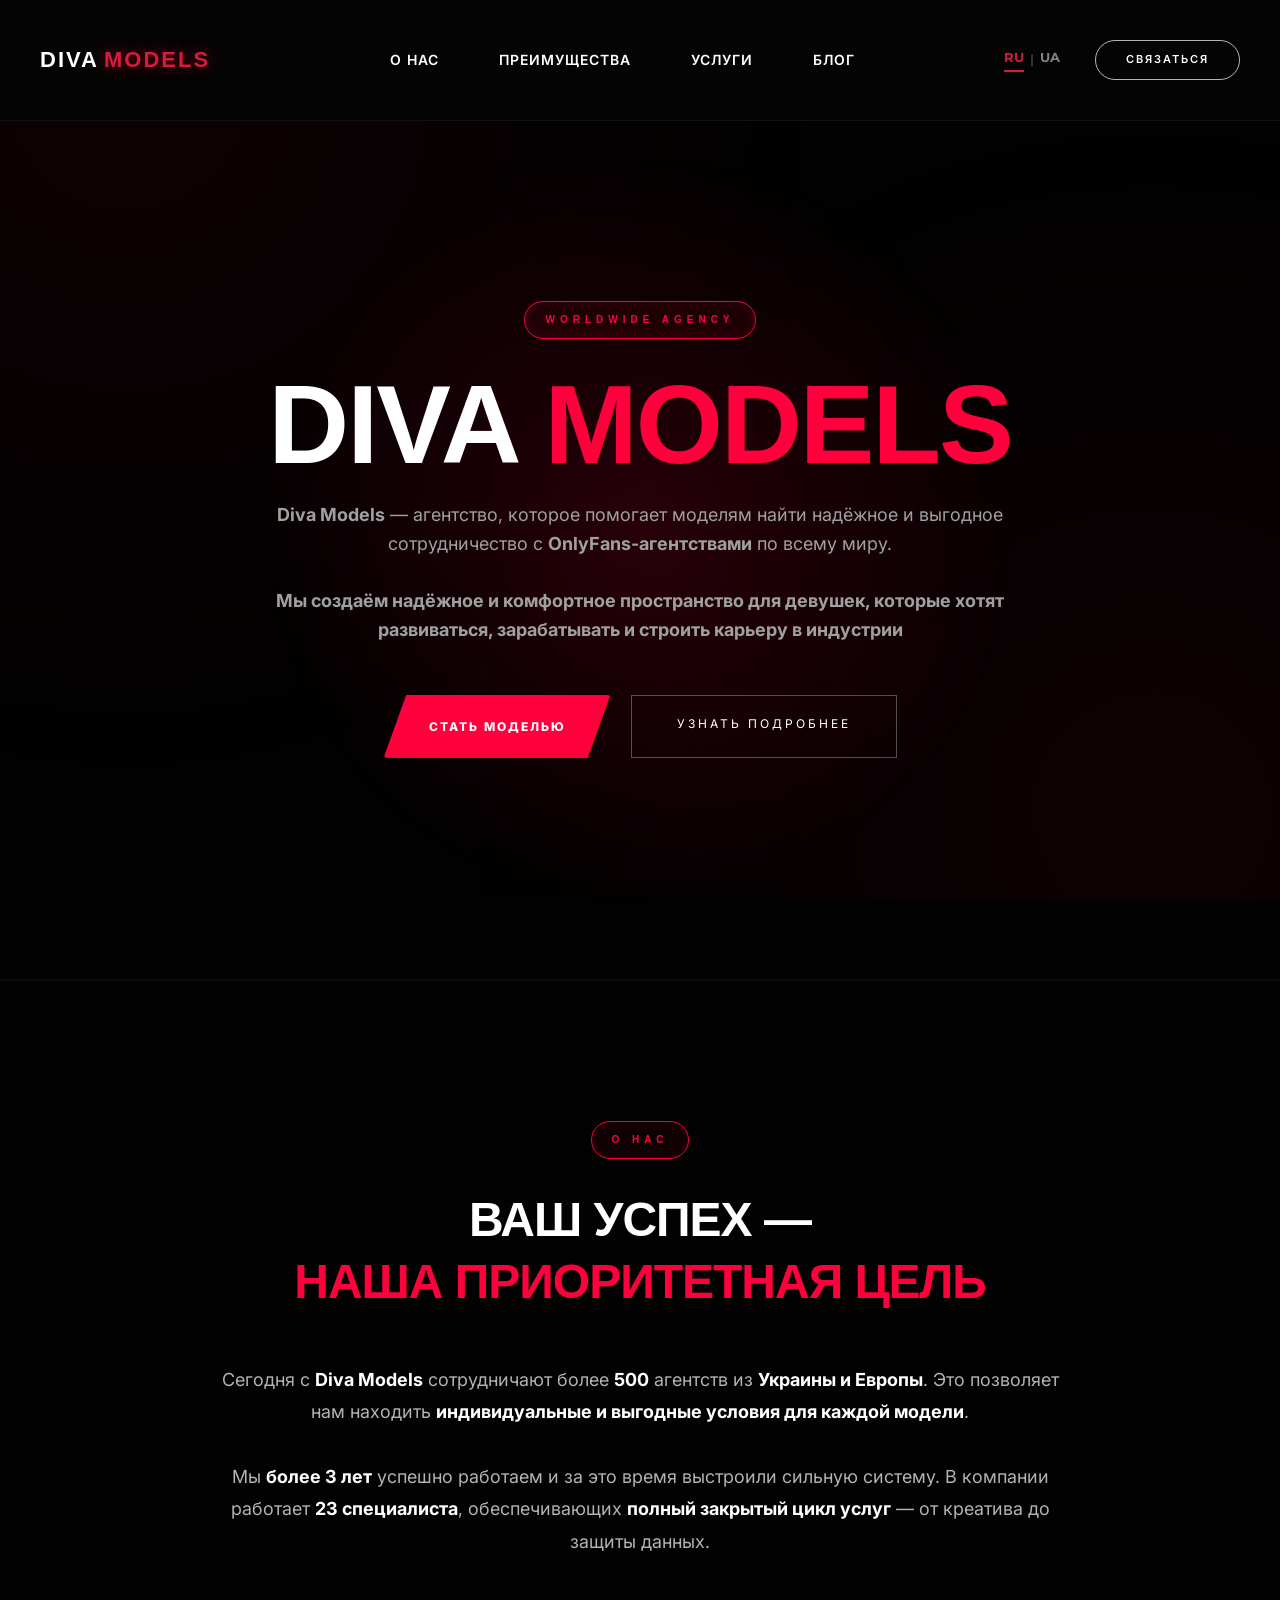
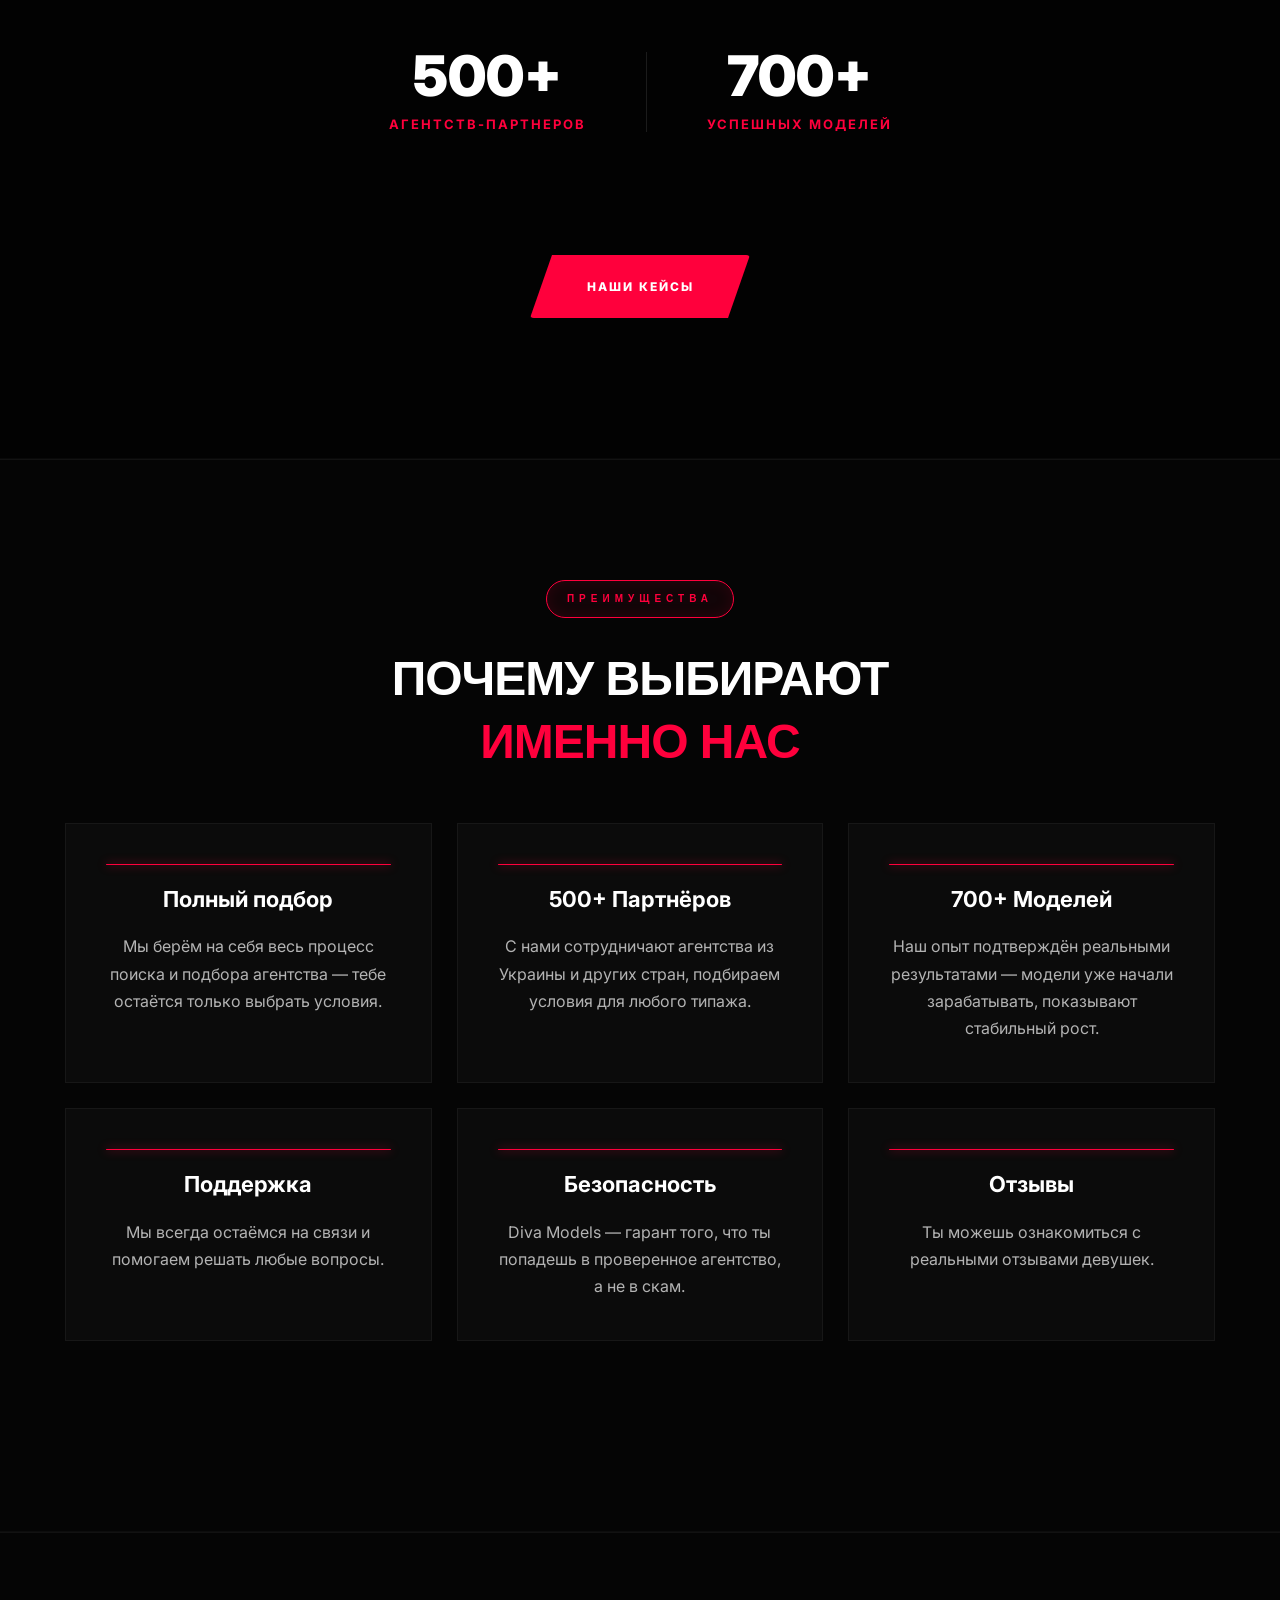
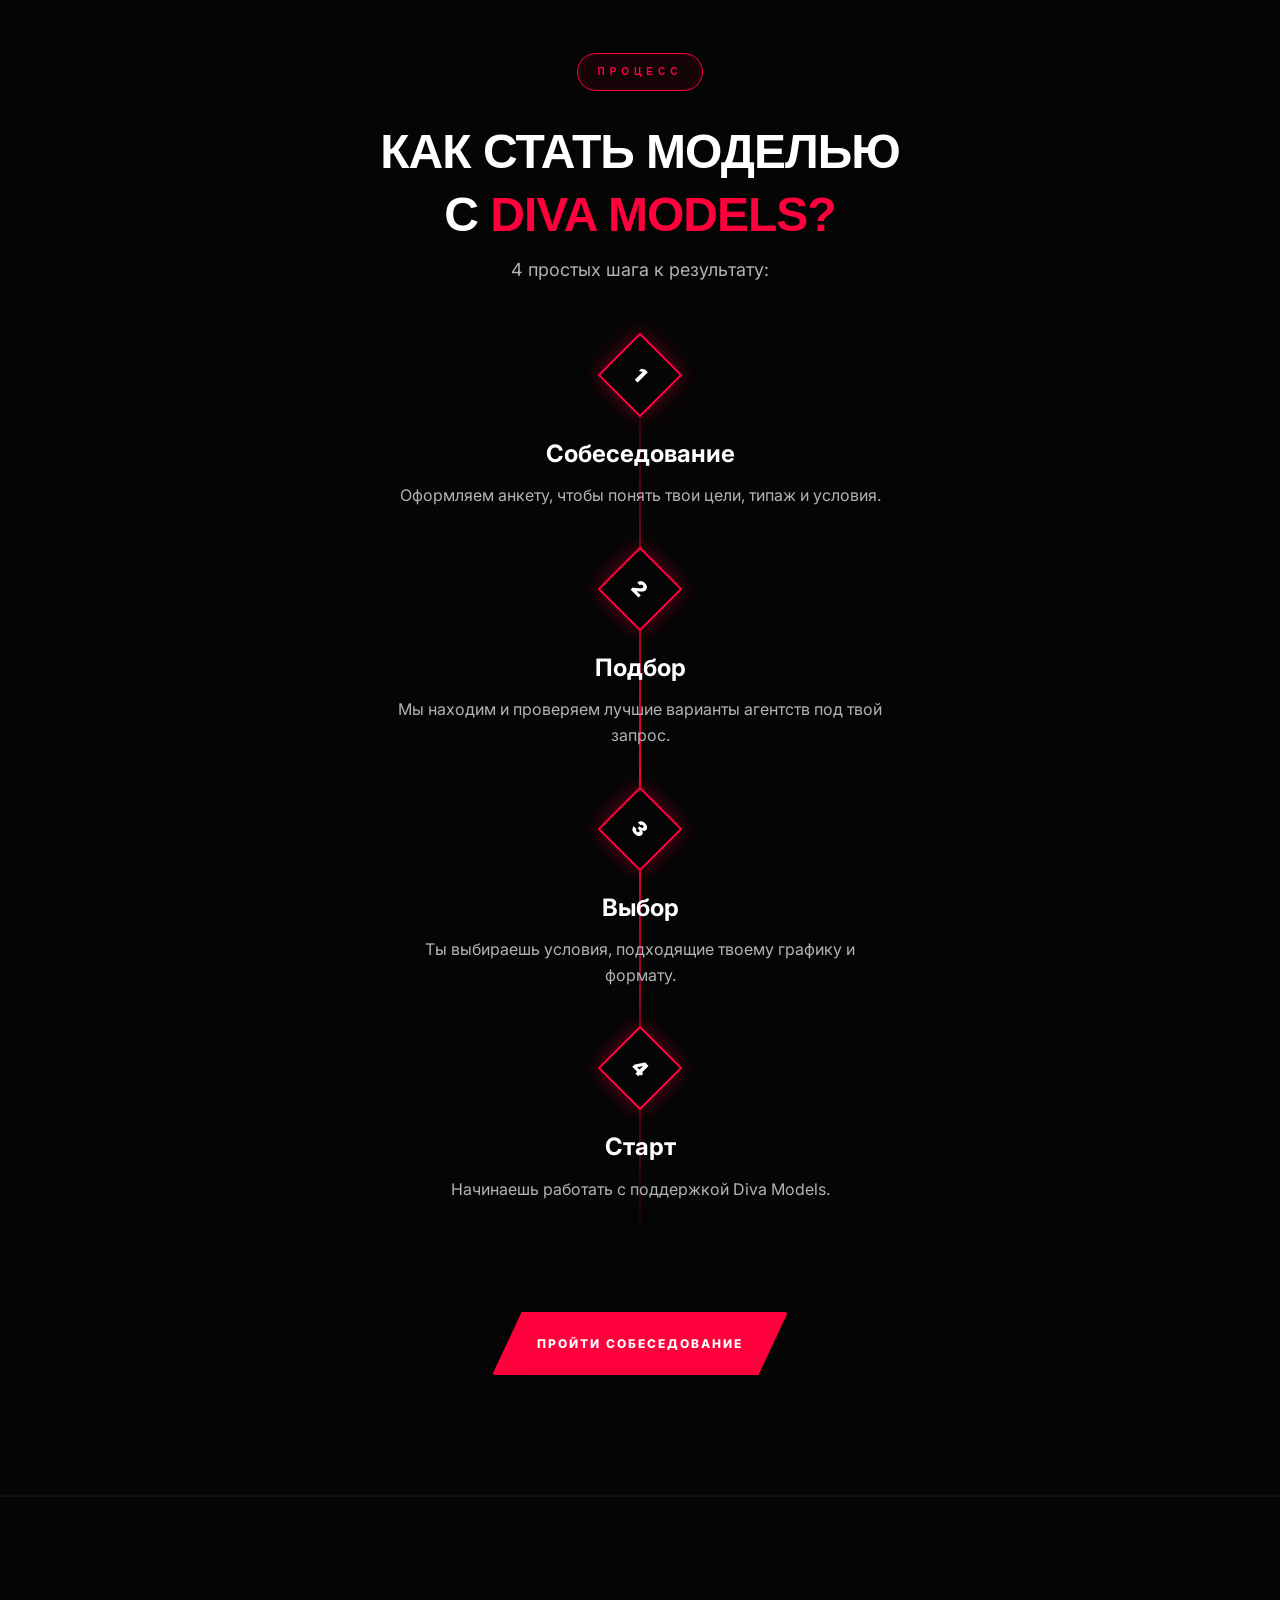
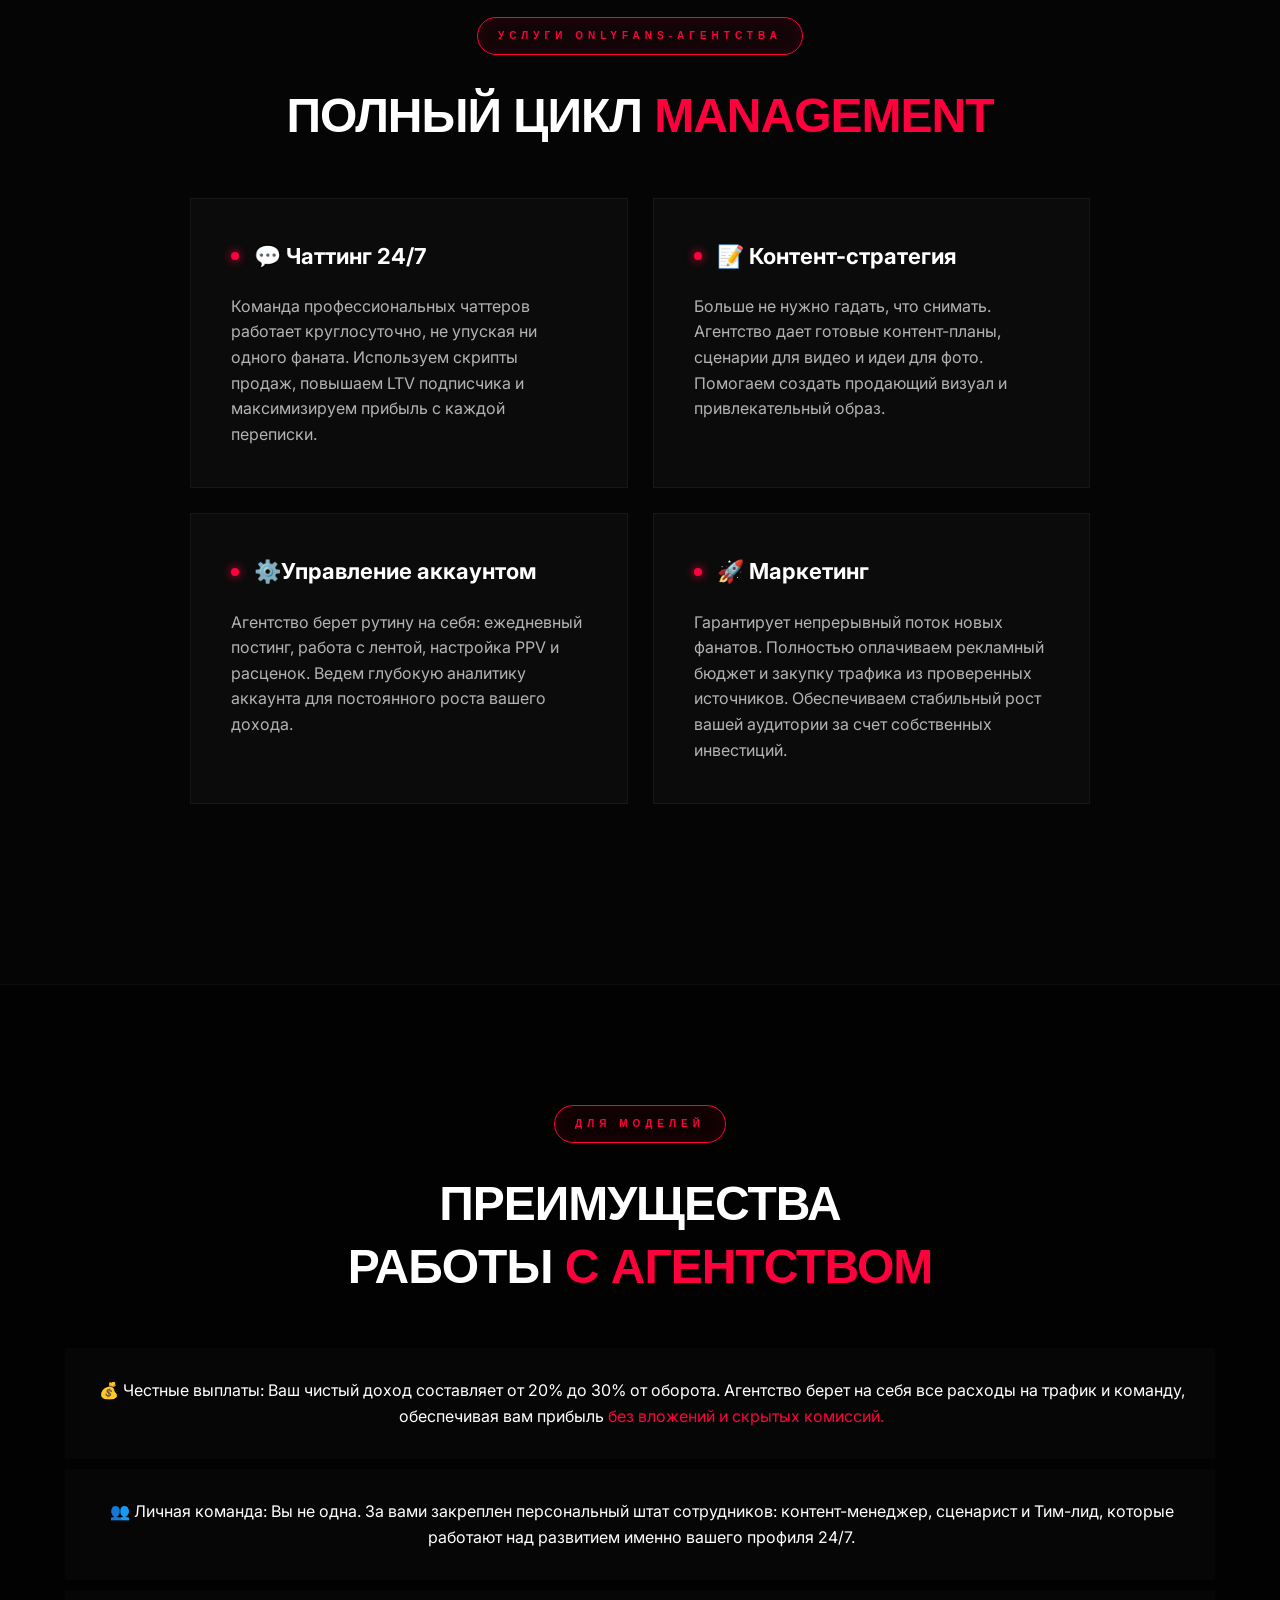
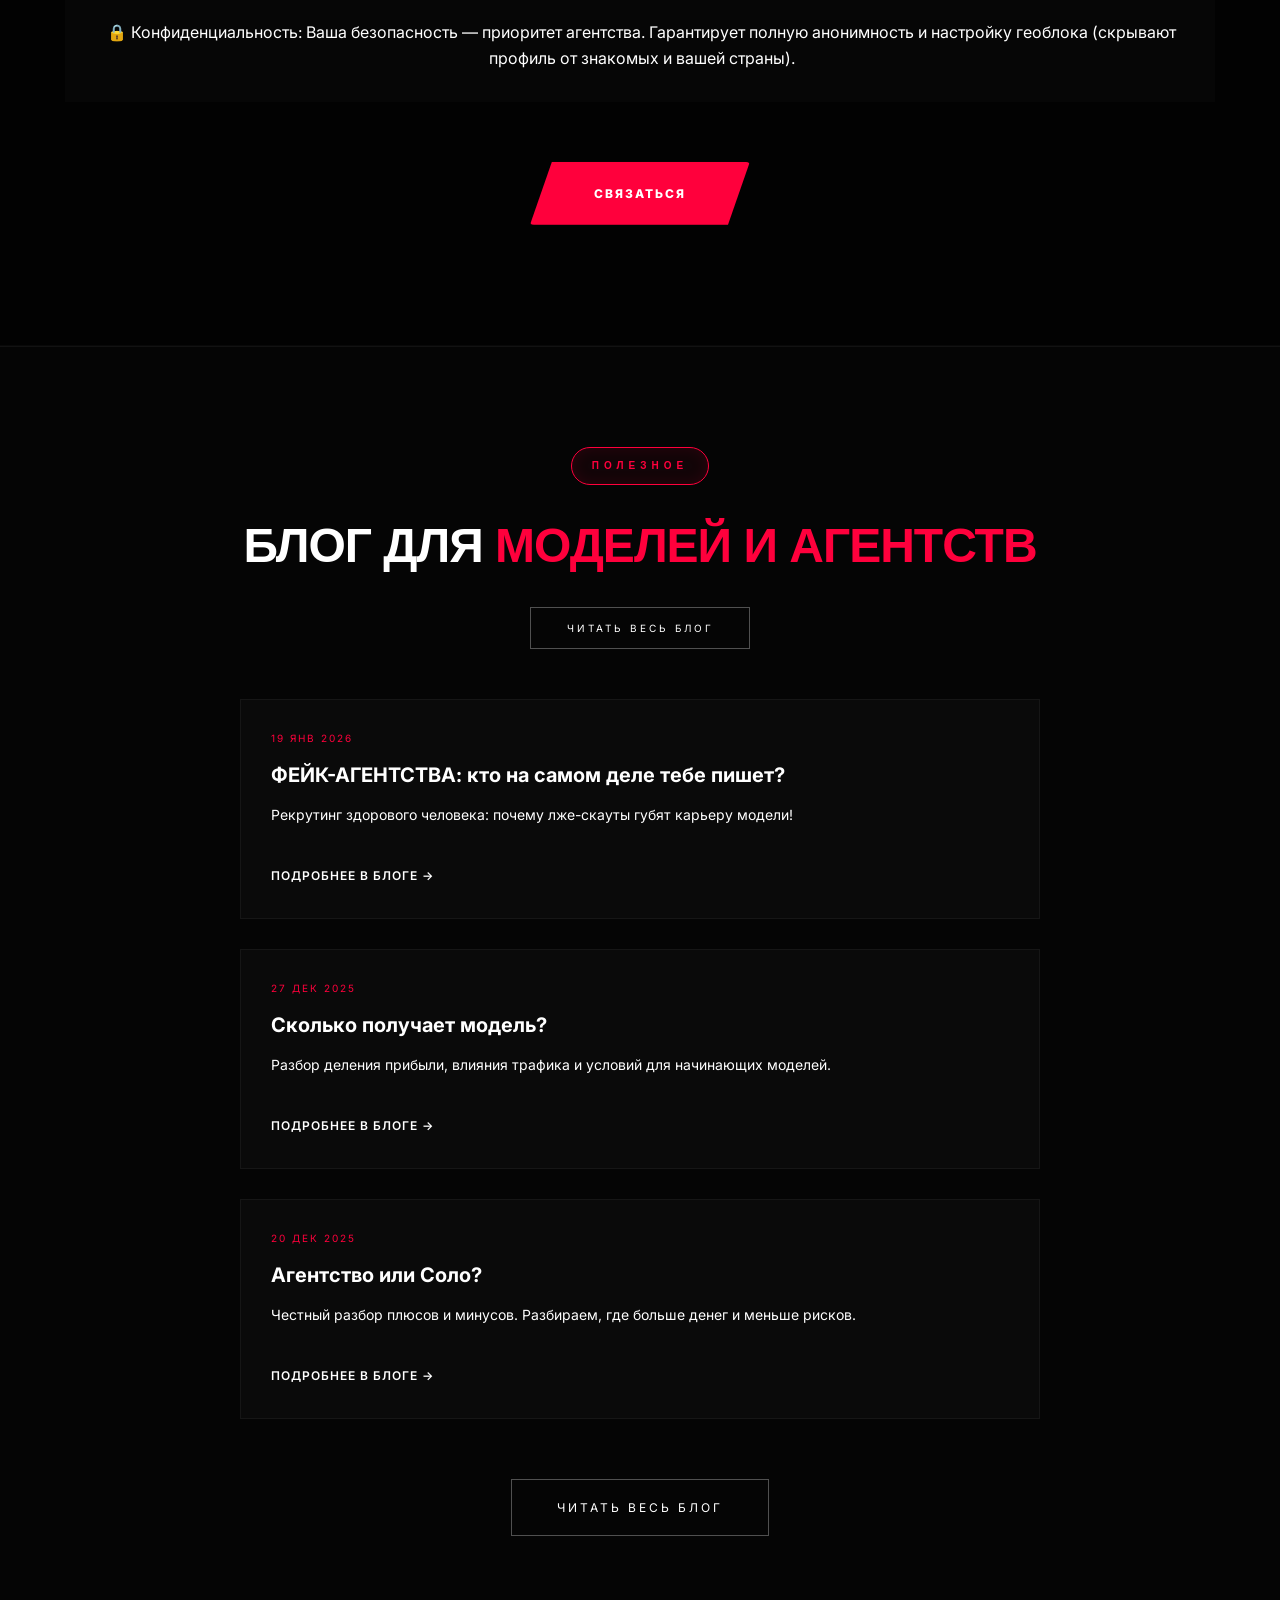
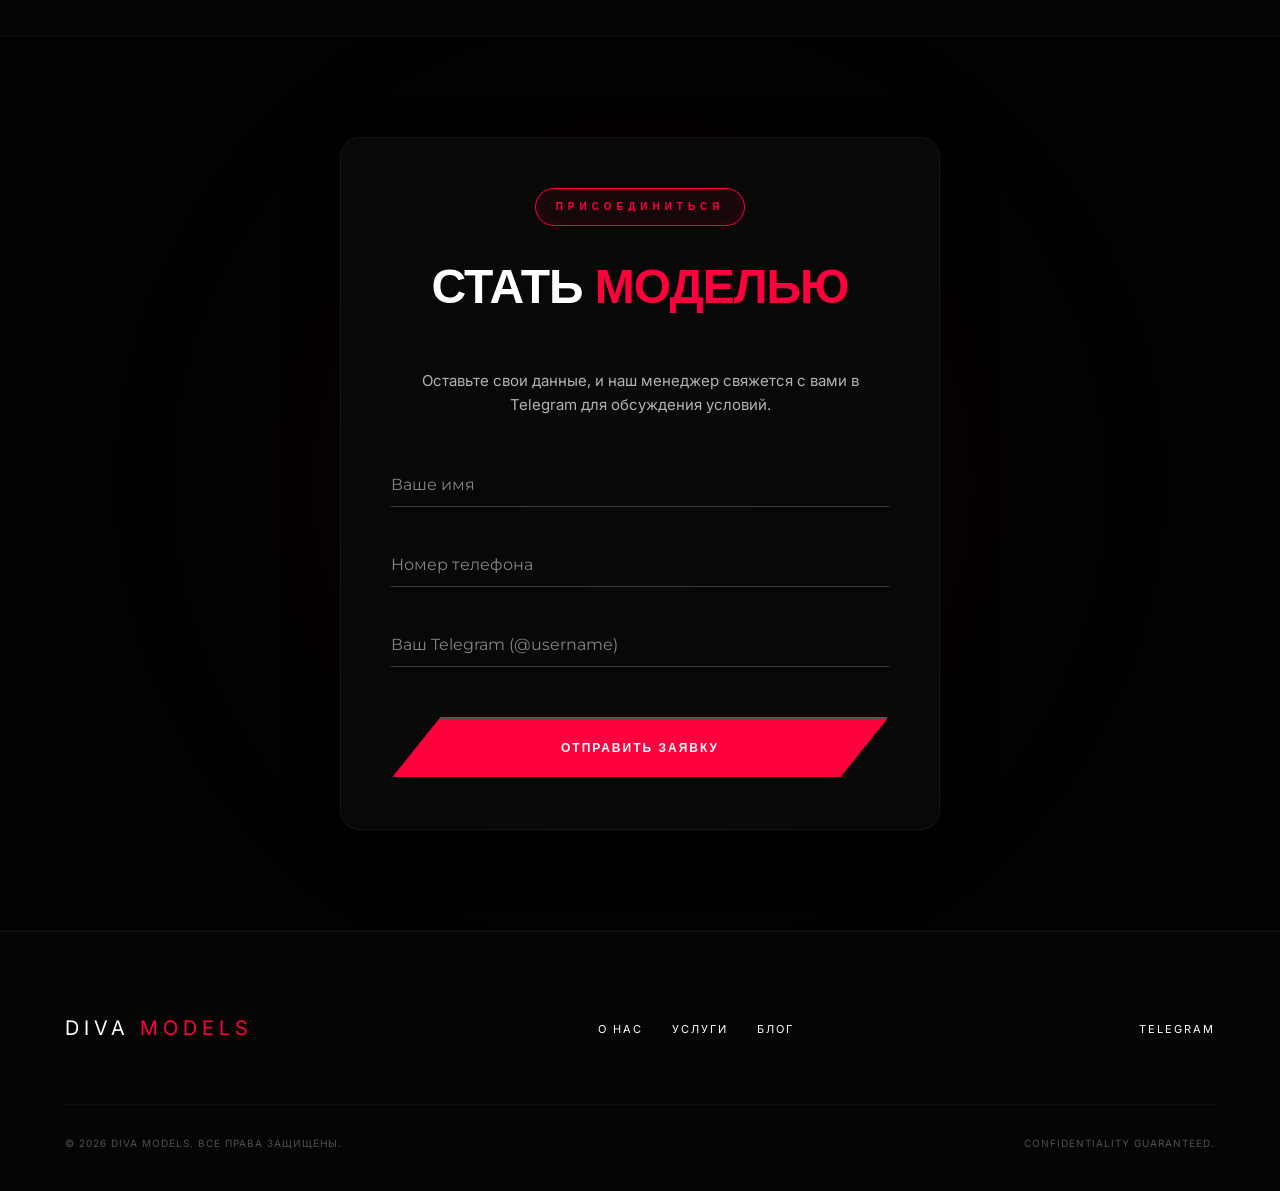
==== commit 349a0a2b: "Update index.html" ====
--- a/index.html
+++ b/index.html
@@ -235,7 +235,7 @@
                     <strong>Diva Models</strong> — агентство, которое помогает моделям найти надёжное и выгодное сотрудничество с <strong>OnlyFans-агентствами</strong> по всему миру.
                 </p>
                 <div class="buttons">
-                    <a href="apply.html" class="btn-primary lang" data-ru="Стать моделью" data-ua="Стати моделлю">Стать моделью</a>
+                    <a href="https://t.me/Diva_ManagerOF" class="btn-primary lang" data-ru="Стать моделью" data-ua="Стати моделлю" target="_blank">Стать моделью</a>
                     <a href="#about" class="btn-outline lang" data-ru="Узнать подробнее" data-ua="Дізнатися більше">Узнать подробнее</a>
                 </div>
             </div>
@@ -470,7 +470,44 @@
         </section>
 
     </main>
-
+<section class="apply-section" id="apply">
+            <div class="container">
+                <div class="apply-box">
+                    <div class="label lang" data-ru="ПРИСОЕДИНИТЬСЯ" data-ua="ПРИЄДНАТИСЯ" style="text-align: center;">ПРИСОЕДИНИТЬСЯ</div>
+                    <h2 class="section-title lang" 
+                        data-ru="СТАТЬ <span class='text-red'>МОДЕЛЬЮ</span>" 
+                        data-ua="СТАТИ <span class='text-red'>МОДЕЛЛЮ</span>" 
+                        style="text-align: center;">
+                        СТАТЬ <span class="text-red">МОДЕЛЬЮ</span>
+                    </h2>
+                    
+                    <p class="lang" style="text-align: center; color: var(--gray-text); margin-bottom: 40px; font-size: 15px; line-height: 1.6;"
+                       data-ru="Оставьте свои данные, и наш менеджер свяжется с вами в Telegram для обсуждения условий." 
+                       data-ua="Залиште свої дані, і наш менеджер зв'яжеться з вами в Telegram для обговорення умов.">
+                       Оставьте свои данные, и наш менеджер свяжется с вами в Telegram для обсуждения условий.
+                    </p>
+
+                       <form action="#" class="apply-form" id="tg-form">
+                        <div class="input-group">
+                            <input type="text" id="model_name" required placeholder=" ">
+                            <label for="model_name" class="lang" data-ru="Ваше имя" data-ua="Ваше ім'я">Ваше имя</label>
+                        </div>
+
+                        <div class="input-group">
+                            <input type="tel" id="model_phone" required placeholder=" ">
+                            <label for="model_phone" class="lang" data-ru="Номер телефона" data-ua="Номер телефону">Номер телефона</label>
+                        </div>
+
+                        <div class="input-group">
+                            <input type="text" id="model_tg" required placeholder=" ">
+                            <label for="model_tg" class="lang" data-ru="Ваш Telegram (@username)" data-ua="Ваш Telegram (@username)">Ваш Telegram (@username)</label>
+                        </div>
+
+                        <button type="submit" class="btn-primary lang" style="width: 100%; margin-top: 20px; text-align: center;" data-ru="Отправить заявку" data-ua="Відправити заявку">Отправить заявку</button>
+                    </form>
+                </div>
+            </div>
+        </section>
     <footer class="footer">
         <div class="container">
             <div class="footer-top">
@@ -558,5 +595,67 @@
 
         window.addEventListener("scroll", reveal);
     </script>
+<script>
+    const tgForm = document.getElementById('tg-form');
+    
+    if(tgForm) {
+        tgForm.addEventListener('submit', function(e) {
+            e.preventDefault(); // Останавливаем перезагрузку страницы
+
+            // 1. ВСТАВЬТЕ СЮДА ВАШ ТОКЕН БОТА (между кавычками)
+            const TOKEN = "7216276855:AAHiVB9OTH9nmmyHQVixHuI25P5iyHu6wds"; 
+            
+            // 2. ВСТАВЬТЕ СЮДА ВАШ CHAT ID (между кавычками, с минусом, если это группа)
+            const CHAT_ID = "-1002276800723";
+            
+            const URI_API = `https://api.telegram.org/bot${TOKEN}/sendMessage`;
+
+            // Собираем данные
+            const name = document.getElementById('model_name').value;
+            const phone = document.getElementById('model_phone').value;
+            const tg = document.getElementById('model_tg').value;
+
+            // Формируем текст сообщения для вас
+            let message = `🔥 <b>Новая заявка (DIVA MODELS)</b>\n\n`;
+            message += `👤 <b>Имя:</b> ${name}\n`;
+            message += `📞 <b>Телефон:</b> ${phone}\n`;
+            message += `✈️ <b>Telegram:</b> ${tg}`;
+
+            const btn = this.querySelector('button');
+            const originalBtnText = btn.innerText;
+            btn.innerText = "Отправка..."; 
+
+            // Отправляем
+            fetch(URI_API, {
+                method: 'POST',
+                headers: { 'Content-Type': 'application/json' },
+                body: JSON.stringify({
+                    chat_id: CHAT_ID,
+                    text: message,
+                    parse_mode: 'html'
+                })
+            })
+            .then(res => {
+                if (res.ok) {
+                    btn.innerText = "✅ Успешно!";
+                    btn.style.background = "#28a745"; 
+                    btn.style.color = "#fff";
+                    this.reset(); // Очищаем форму
+                    setTimeout(() => {
+                        btn.innerText = originalBtnText;
+                        btn.style.background = "";
+                    }, 3000);
+                } else {
+                    alert("Ошибка отправки. Проверьте Токен и Chat ID.");
+                    btn.innerText = originalBtnText;
+                }
+            })
+            .catch(err => {
+                alert("Ошибка сети. Проверьте интернет.");
+                btn.innerText = originalBtnText;
+            });
+        });
+    }
+</script>
 </body>
 </html>
--- a/style.css
+++ b/style.css
@@ -790,120 +790,74 @@
         background-image: linear-gradient(rgba(0,0,0,0.5), #000), url('mob-1.jpg') !important;
     }
  }
-<!DOCTYPE html>
-<html lang=\"ru\">
-<head>
-    <meta charset=\"UTF-8\">
-    <meta name=\"viewport\" content=\"width=device-width, initial-scale=1.0\">
-    <title>Оставить заявку | DIVA MODELS</title>
-    
-    <link rel=\"icon\" href=\"logo.png?v=2\" type=\"image/png\">
-    
-    <link rel=\"stylesheet\" href=\"style.css\">
-    <link href=\"https://fonts.googleapis.com/css2?family=Montserrat:wght@400;600;700;800;900&family=Syncopate:wght@400;700&family=Inter:wght@300;400;600;800&display=swap\" rel=\"stylesheet\">
-</head>
-<body class=\"page-apply\">
-
-    <header>
-        <div class=\"container header-content\">
-            <a href=\"index.html\" style=\"text-decoration: none;\" class=\"logo\">DIVA <span>MODELS</span></a>
-            
-            <nav class=\"main-nav\" id=\"mainNav\">
-                <a href=\"index.html#about\" class=\"lang\" data-ru=\"О нас\" data-ua=\"Про нас\" onclick=\"closeMenu()\">О нас</a>
-                <a href=\"index.html#features\" class=\"lang\" data-ru=\"Преимущества\" data-ua=\"Переваги\" onclick=\"closeMenu()\">Преимущества</a>
-                <a href=\"index.html#services\" class=\"lang\" data-ru=\"Услуги\" data-ua=\"Послуги\" onclick=\"closeMenu()\">Услуги</a>
-            </nav>
-
-            <div class=\"nav-controls\">
-                <div class=\"lang-switcher\">
-                    <span class=\"lang-btn active\" id=\"btn-ru\" onclick=\"setLanguage('ru')\">RU</span>
-                    <span class=\"lang-divider\">|</span>
-                    <span class=\"lang-btn\" id=\"btn-ua\" onclick=\"setLanguage('ua')\">UA</span>
-                </div>
-                <div class=\"burger-menu\" onclick=\"toggleMenu()\">
-                    <span></span><span></span><span></span>
-                </div>
-            </div>
-        </div>
-    </header>
-
-    <main>
-        <section class=\"apply-section\">
-            <div class=\"container\">
-                <div class=\"apply-box\">
-                    <h1 class=\"lang\" data-ru=\"СТАТЬ МОДЕЛЬЮ\" data-ua=\"СТАТИ МОДЕЛЛЮ\">СТАТЬ МОДЕЛЬЮ</h1>
-                    <p class=\"lang\" 
-                       data-ru=\"Оставьте свои данные, и наш менеджер свяжется с вами в Telegram для обсуждения условий.\" 
-                       data-ua=\"Залиште свої дані, і наш менеджер зв'яжеться з вами в Telegram для обговорення умов.\">
-                       Оставьте свои данные, и наш менеджер свяжется с вами в Telegram для обсуждения условий.
-                    </p>
-
-                    <form action=\"#\" method=\"POST\" class=\"apply-form\">
-                        
-                        <div class=\"input-group\">
-                            <input type=\"text\" id=\"model_name\" required placeholder=\" \">
-                            <label for=\"model_name\" class=\"lang\" data-ru=\"Ваше имя\" data-ua=\"Ваше ім'я\">Ваше имя</label>
-                        </div>
-
-                        <div class=\"input-group\">
-                            <input type=\"tel\" id=\"model_phone\" required placeholder=\" \">
-                            <label for=\"model_phone\" class=\"lang\" data-ru=\"Номер телефона\" data-ua=\"Номер телефону\">Номер телефона</label>
-                        </div>
-
-                        <div class=\"input-group\">
-                            <input type=\"text\" id=\"model_tg\" required placeholder=\" \">
-                            <label for=\"model_tg\" class=\"lang\" data-ru=\"Ваш Telegram (@username)\" data-ua=\"Ваш Telegram (@username)\">Ваш Telegram (@username)</label>
-                        </div>
-
-                        <button type=\"submit\" class=\"btn-primary lang\" data-ru=\"Отправить заявку\" data-ua=\"Відправити заявку\">Отправить заявку</button>
-                    </form>
-                </div>
-            </div>
-        </section>
-    </main>
-
-    <footer class=\"footer\">
-        <div class=\"container\">
-            <div class=\"footer-bottom\" style=\"text-align: center; border-top: none; padding-top: 0;\">
-                <p class=\"lang\" data-ru=\"&copy; 2026 DIVA MODELS. Все права защищены.\" data-ua=\"&copy; 2026 DIVA MODELS. Усі права захищені.\">&copy; 2026 DIVA MODELS. Все права защищены.</p>
-                <p>Confidentiality Guaranteed.</p>
-            </div>
-        </div>
-    </footer>
-
-    <script>
-        // Меню
-        function toggleMenu() {
-            document.getElementById('mainNav').classList.toggle('active');
-            document.querySelector('.burger-menu').classList.toggle('active');
-        }
-        function closeMenu() {
-            document.getElementById('mainNav').classList.remove('active');
-            document.querySelector('.burger-menu').classList.remove('active');
-        }
-
-        // Языки
-        function setLanguage(lang) {
-            localStorage.setItem('diva_lang', lang);
-            document.querySelectorAll('.lang').forEach(el => {
-                const text = el.getAttribute(`data-${lang}`);
-                if (text) el.innerHTML = text;
-            });
-            const btnRu = document.getElementById('btn-ru');
-            const btnUa = document.getElementById('btn-ua');
-            if (lang === 'ru') {
-                btnRu.classList.add('active');
-                btnUa.classList.remove('active');
-            } else {
-                btnUa.classList.add('active');
-                btnRu.classList.remove('active');
-            }
-        }
-
-        window.onload = () => {
-            const savedLang = localStorage.getItem('diva_lang') || 'ru';
-            setLanguage(savedLang);
-        };
-    </script>
-</body>
-</html>
+/* --- СЕКЦИЯ ФОРМЫ НА ГЛАВНОЙ --- */
+.apply-section {
+    padding: 100px 0;
+    background: radial-gradient(circle at center, rgba(212, 29, 61, 0.05) 0%, transparent 70%);
+}
+
+.apply-box {
+    background: rgba(10, 10, 10, 0.8);
+    backdrop-filter: blur(15px);
+    border: 1px solid rgba(255, 255, 255, 0.05);
+    border-radius: 20px;
+    padding: 50px;
+    max-width: 600px;
+    margin: 0 auto;
+    box-shadow: 0 20px 50px rgba(0,0,0,0.5);
+}
+
+.apply-form {
+    display: flex;
+    flex-direction: column;
+    gap: 30px;
+}
+
+.input-group {
+    position: relative;
+}
+
+.input-group input {
+    width: 100%;
+    padding: 15px 0;
+    font-size: 16px;
+    color: #fff;
+    background: transparent;
+    border: none;
+    border-bottom: 1px solid rgba(255, 255, 255, 0.2);
+    outline: none;
+    transition: 0.3s ease;
+    font-family: 'Montserrat', sans-serif;
+}
+
+.input-group label {
+    position: absolute;
+    top: 15px;
+    left: 0;
+    font-size: 16px;
+    color: rgba(255, 255, 255, 0.5);
+    pointer-events: none;
+    transition: 0.3s ease;
+    font-family: 'Montserrat', sans-serif;
+}
+
+/* Красивая анимация текста вверх */
+.input-group input:focus ~ label,
+.input-group input:not(:placeholder-shown) ~ label {
+    top: -12px;
+    font-size: 12px;
+    color: #d41d3d;
+}
+
+.input-group input:focus {
+    border-bottom-color: #d41d3d;
+}
+
+@media (max-width: 768px) {
+    .apply-box {
+        padding: 40px 25px;
+        border: none;
+        background: transparent;
+        box-shadow: none;
+    }
+}
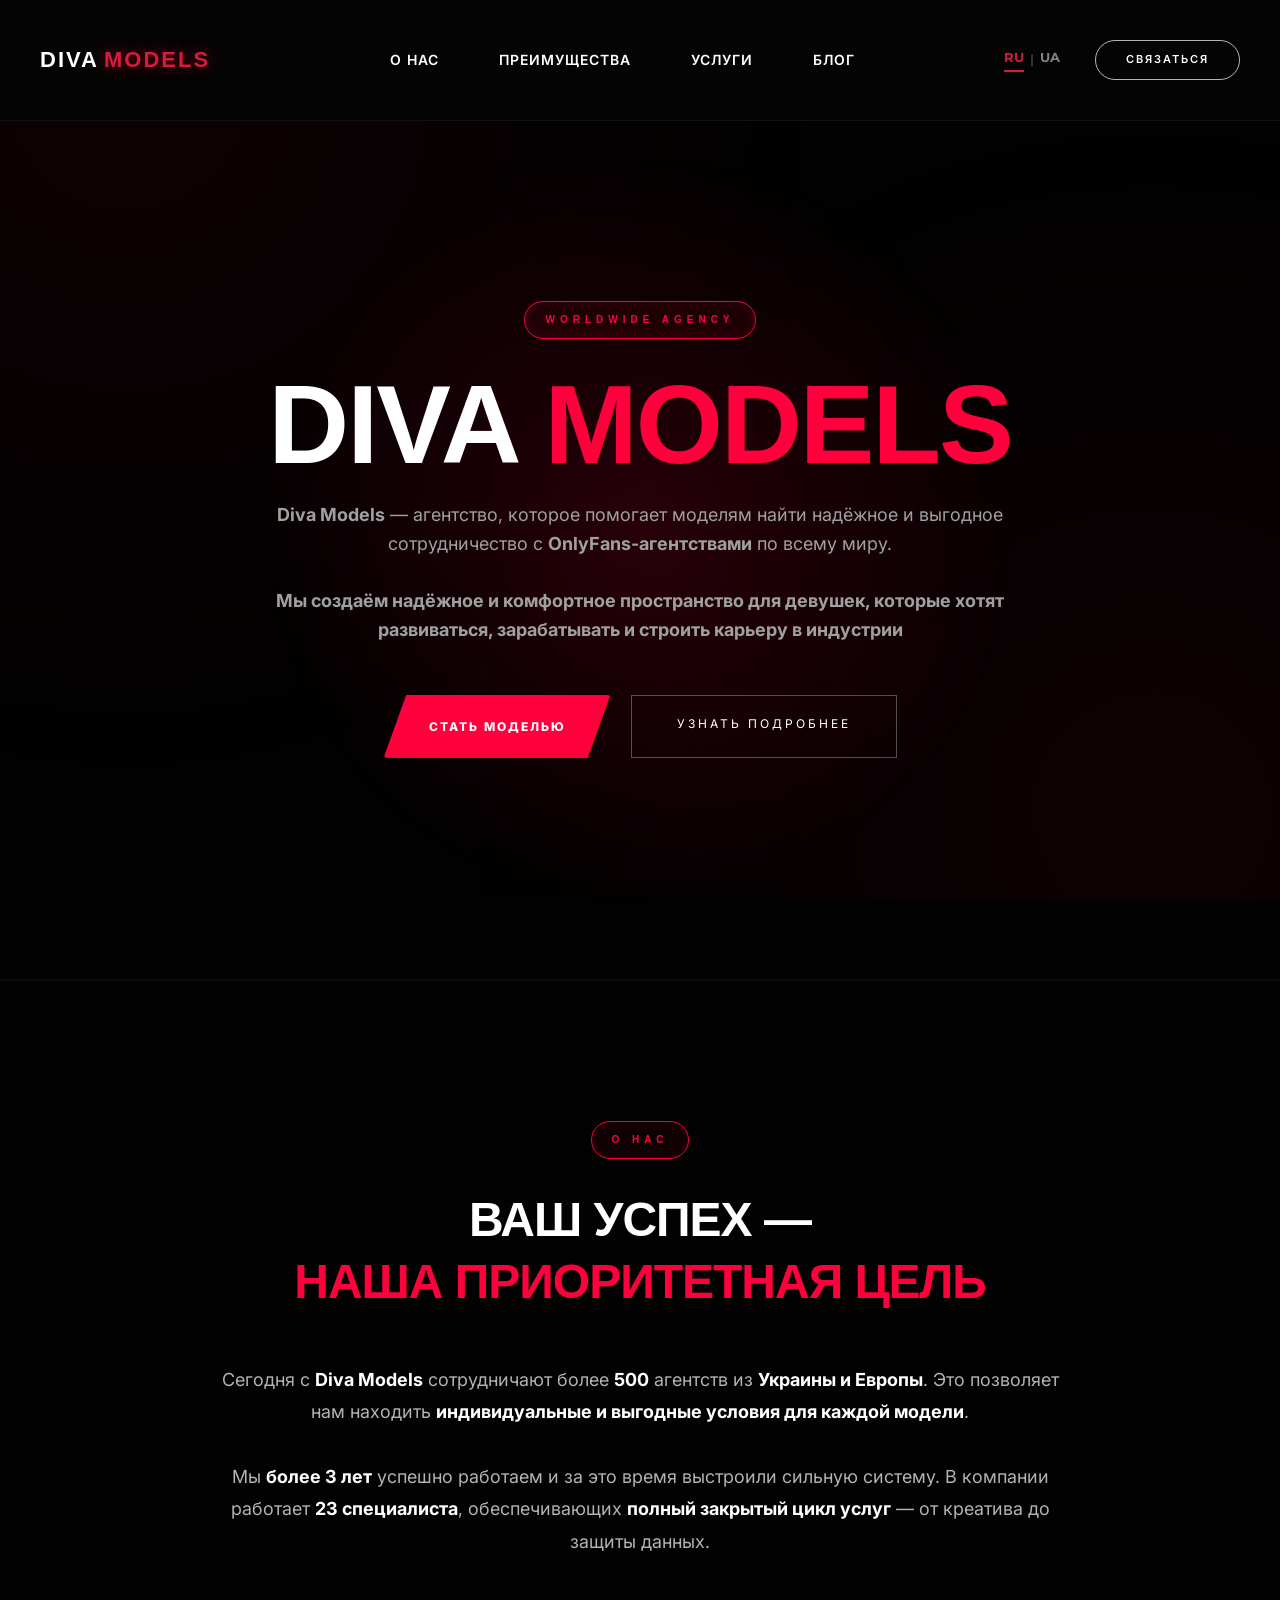
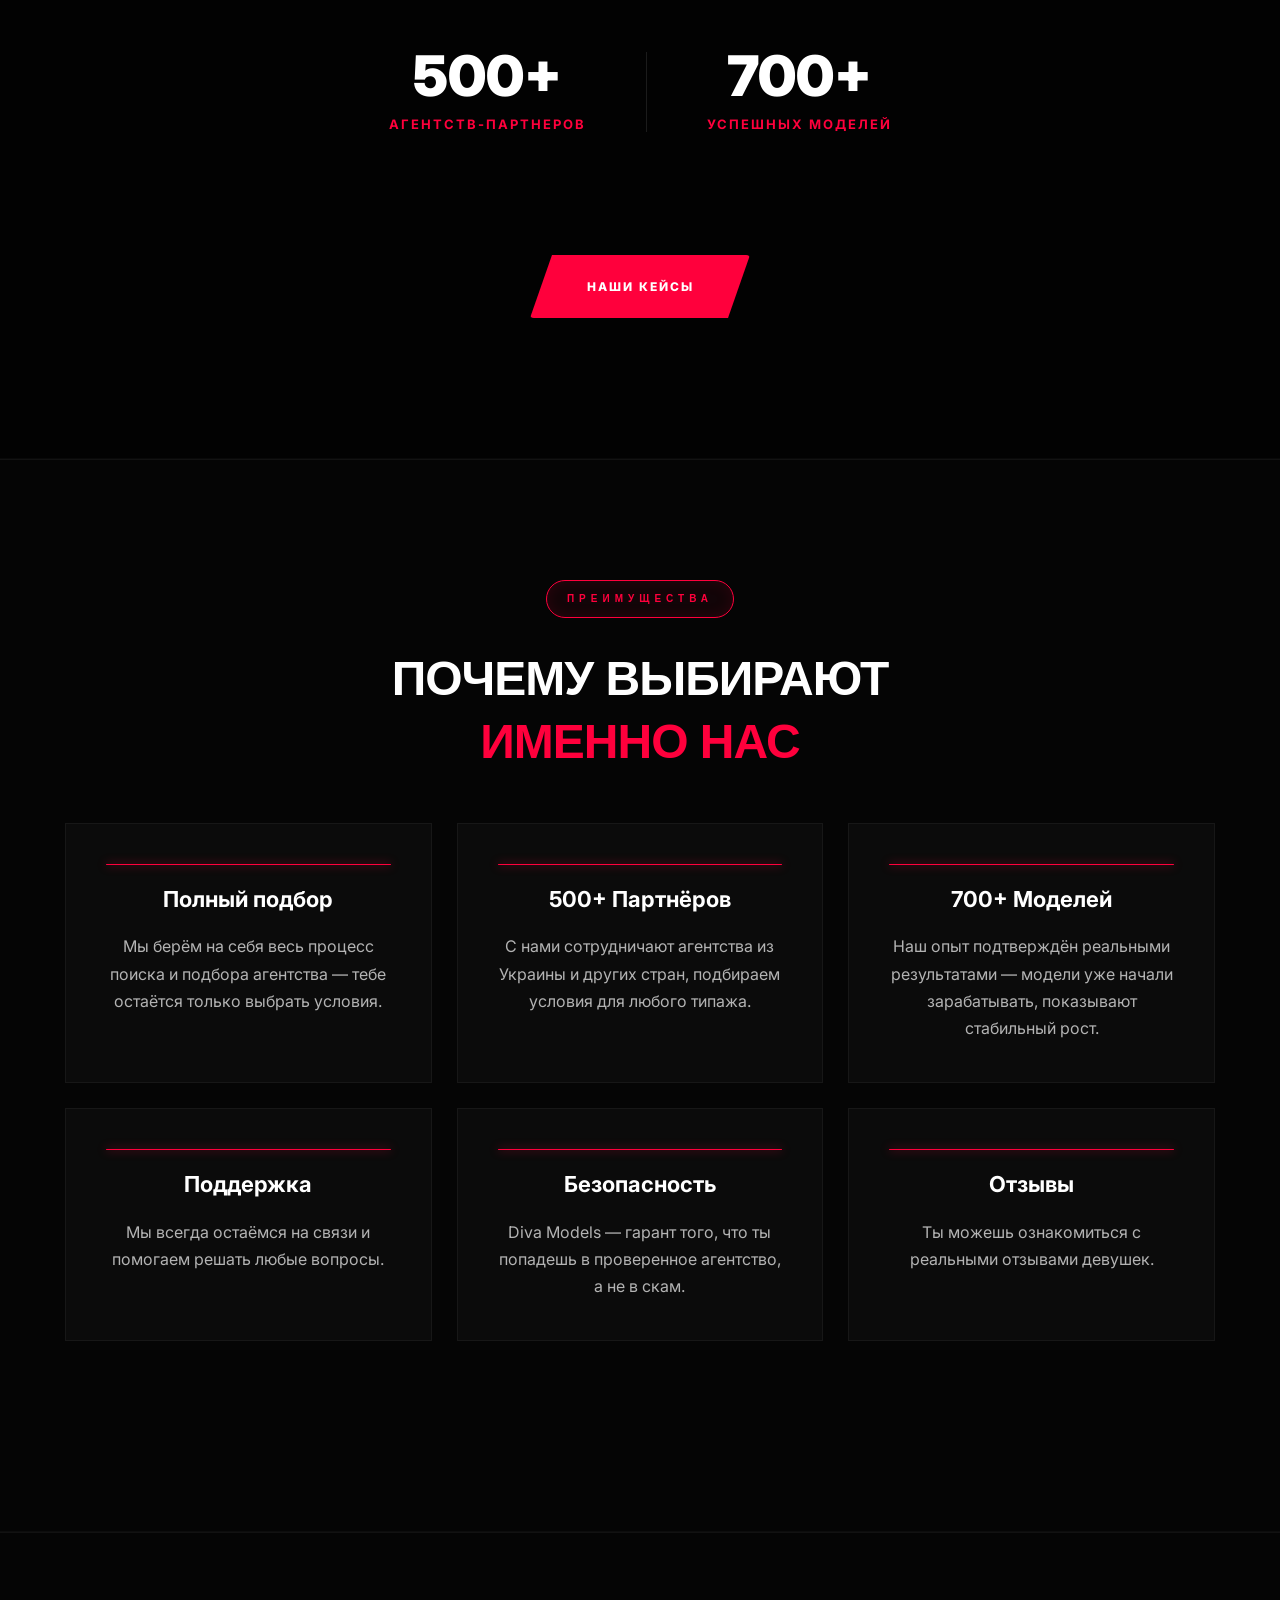
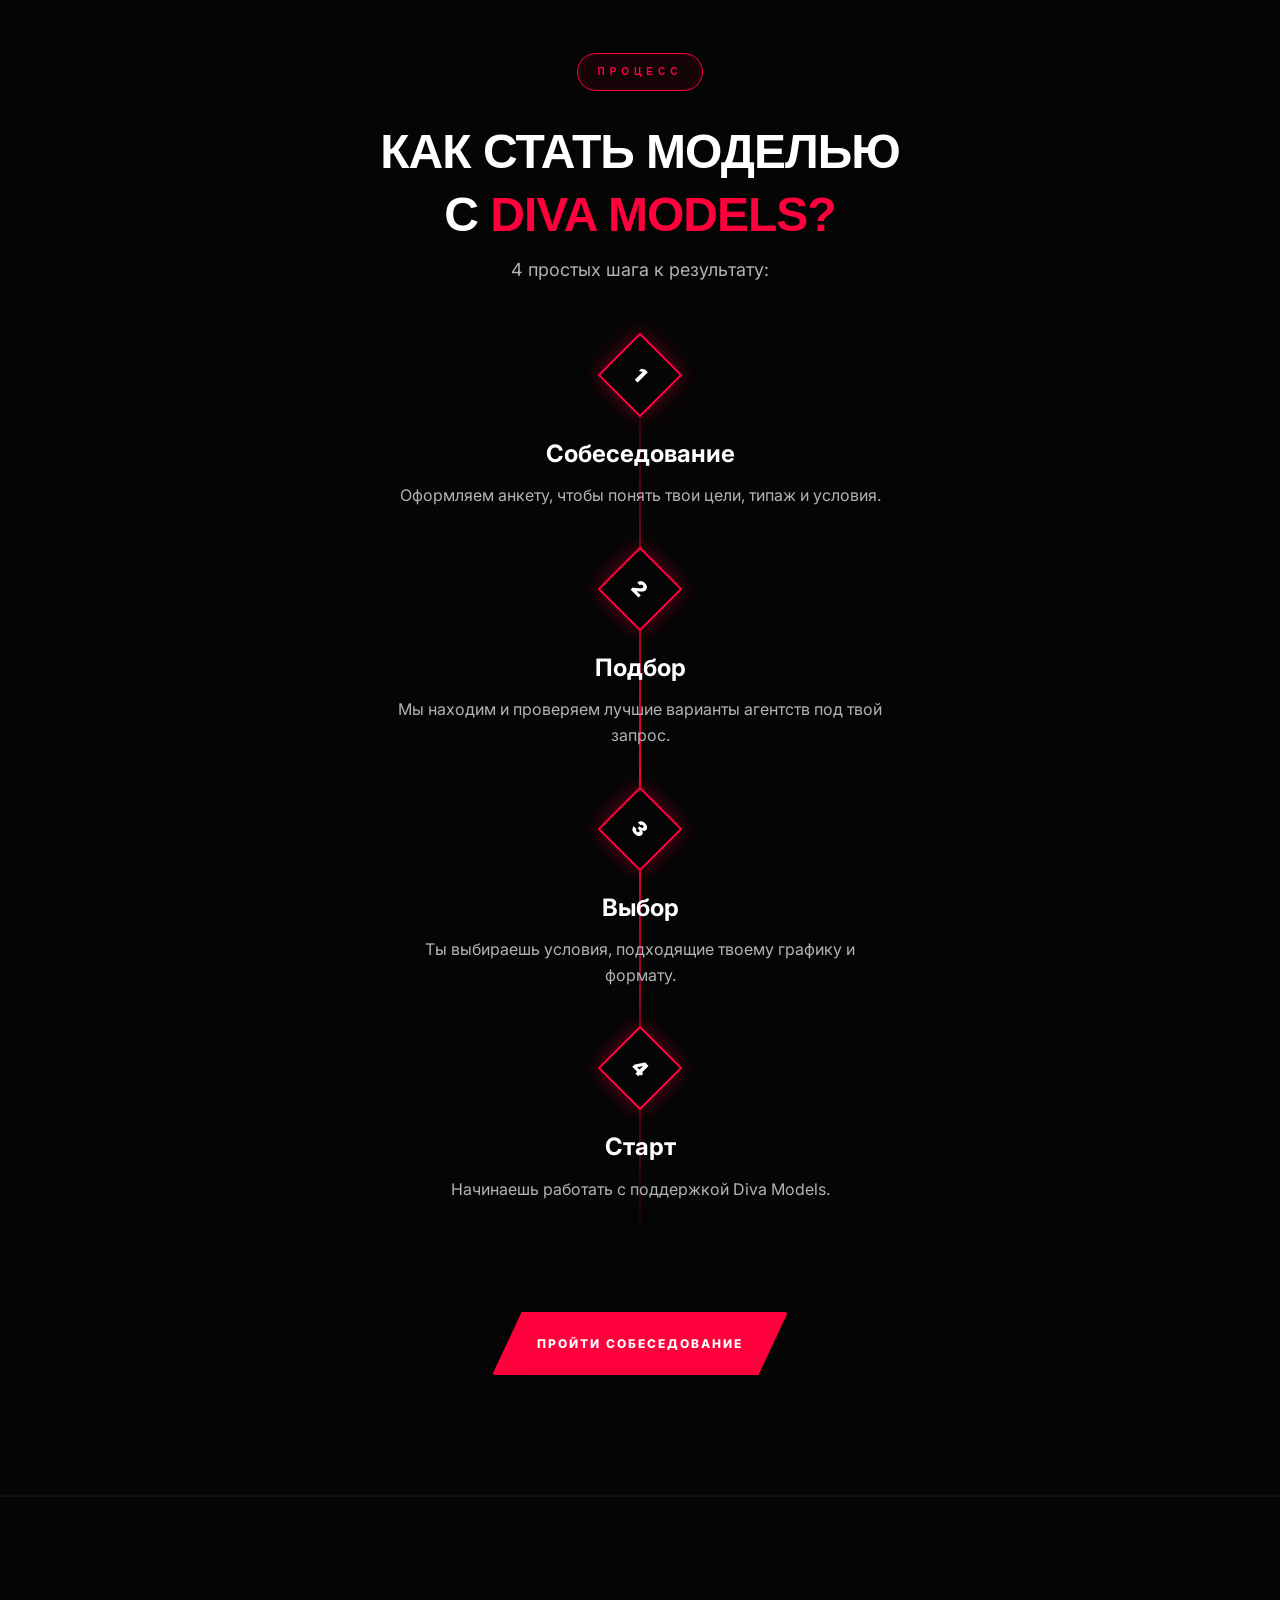
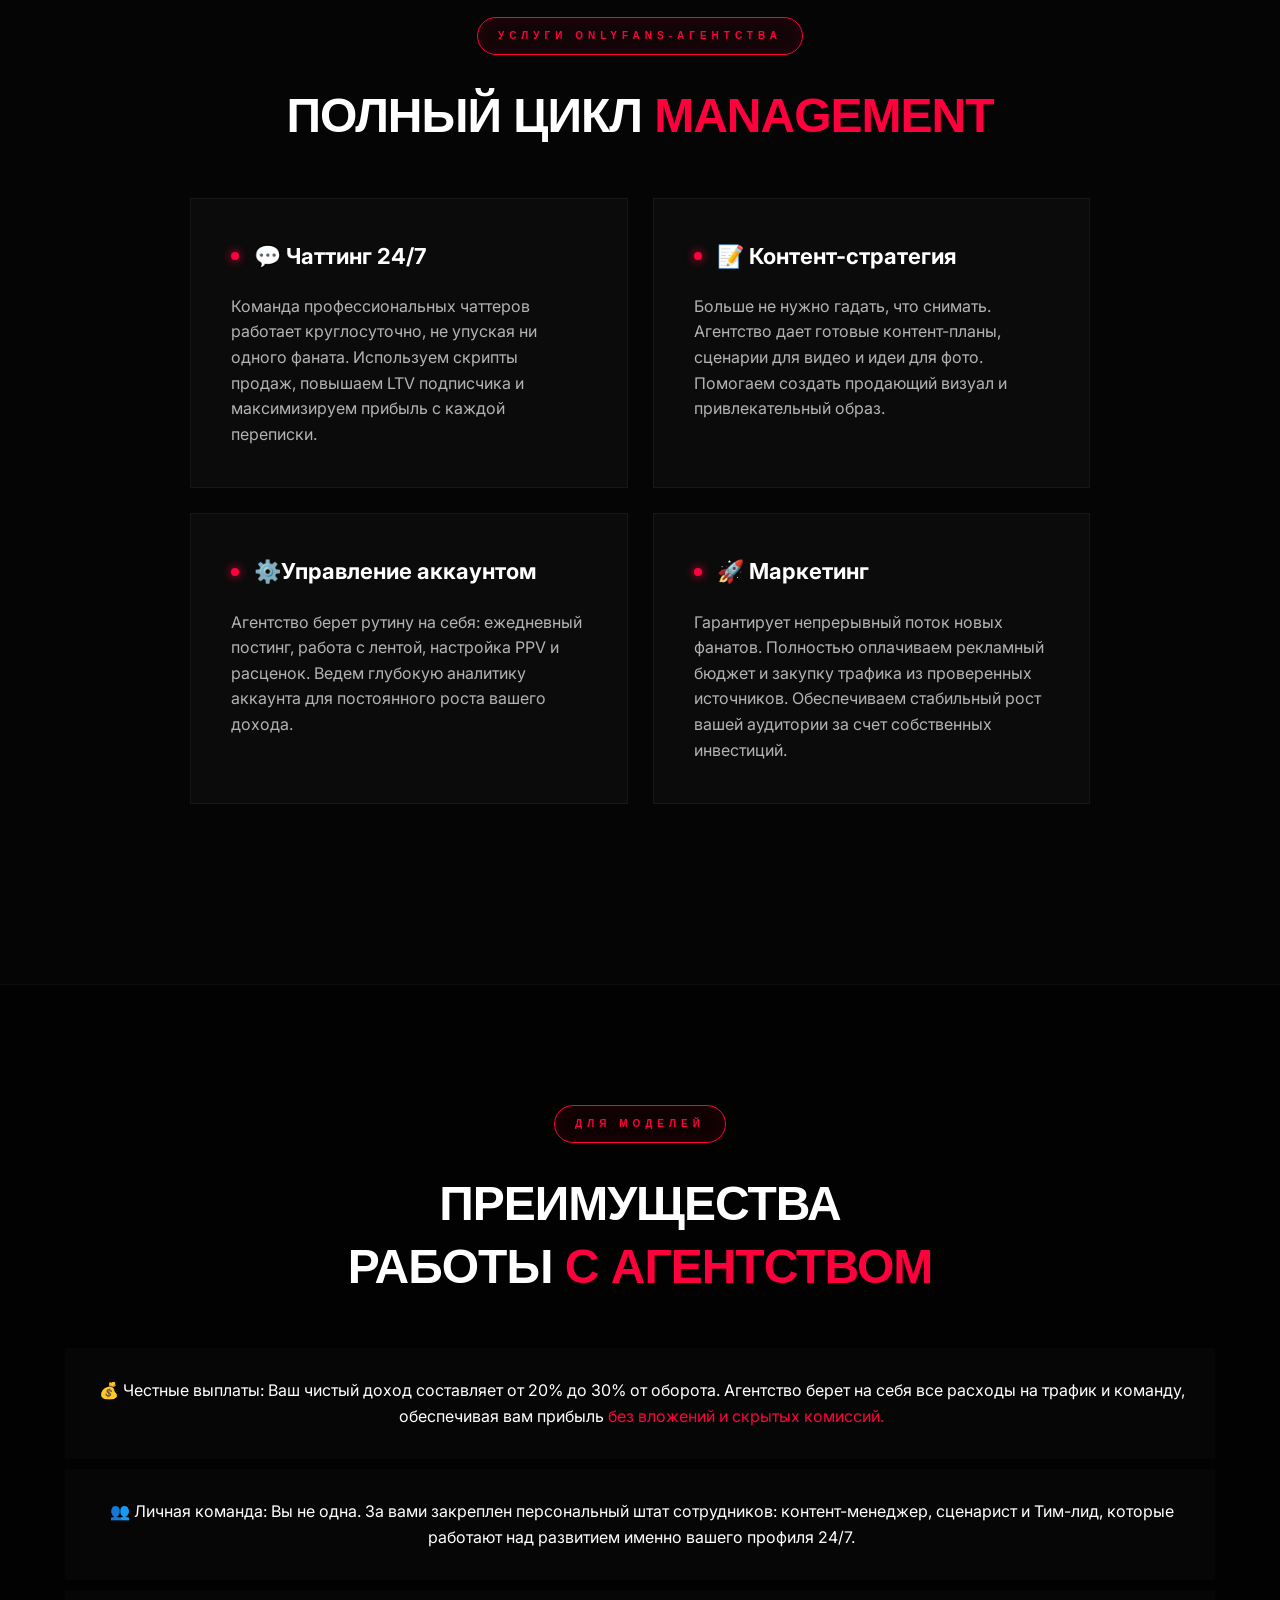
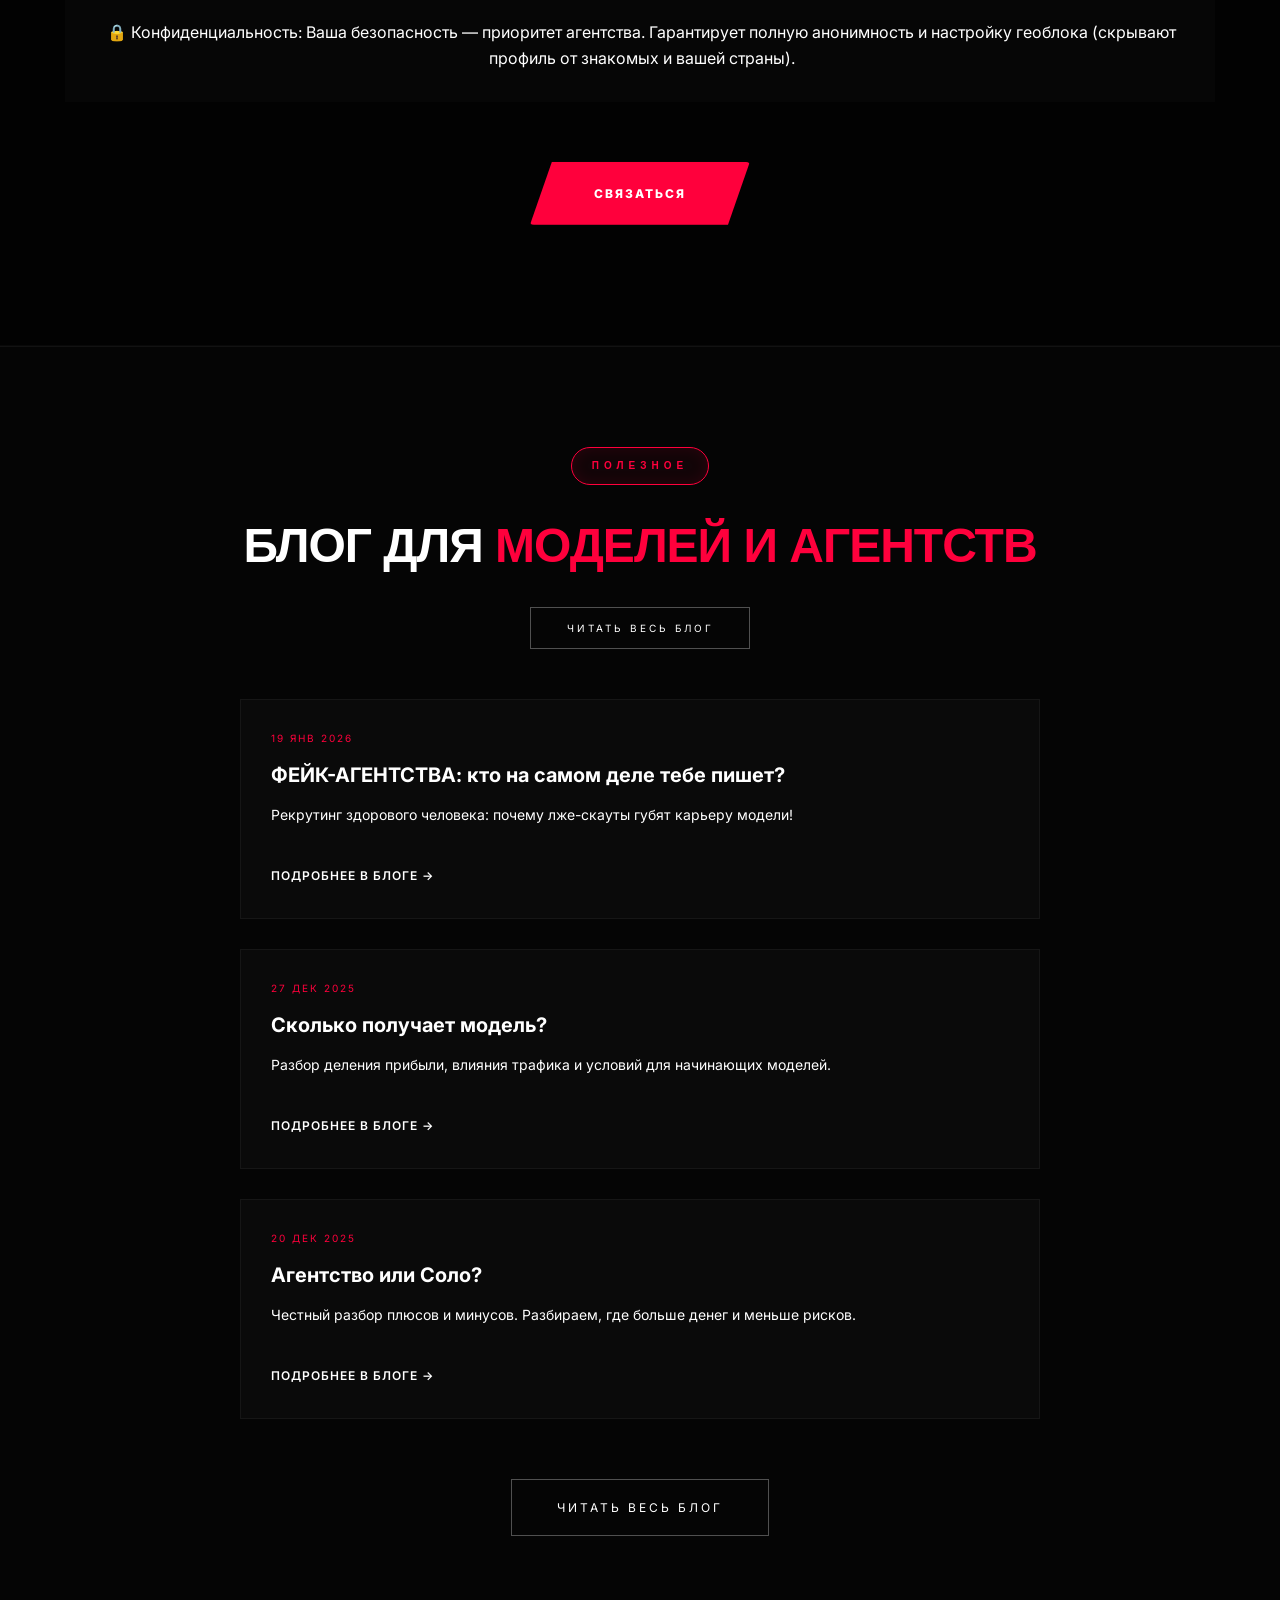
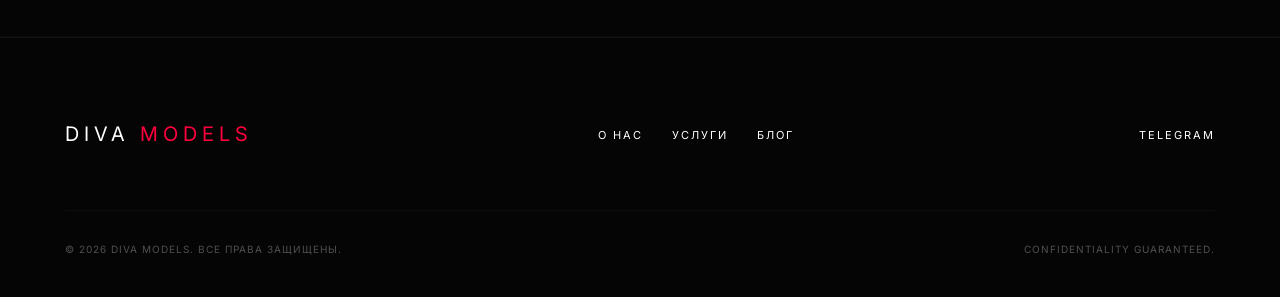
==== commit 72f29feb: "Update index.html" ====
--- a/index.html
+++ b/index.html
@@ -235,7 +235,7 @@
                     <strong>Diva Models</strong> — агентство, которое помогает моделям найти надёжное и выгодное сотрудничество с <strong>OnlyFans-агентствами</strong> по всему миру.
                 </p>
                 <div class="buttons">
-                    <a href="https://t.me/Diva_ManagerOF" class="btn-primary lang" data-ru="Стать моделью" data-ua="Стати моделлю" target="_blank">Стать моделью</a>
+                    <a href="#apply" class="btn-primary lang" data-ru="Стать моделью" data-ua="Стати моделлю">Стать моделью</a>
                     <a href="#about" class="btn-outline lang" data-ru="Узнать подробнее" data-ua="Дізнатися більше">Узнать подробнее</a>
                 </div>
             </div>
@@ -469,44 +469,6 @@
             </div>
         </section>
 
-    </main>
-<section class="apply-section" id="apply">
-            <div class="container">
-                <div class="apply-box">
-                    <div class="label lang" data-ru="ПРИСОЕДИНИТЬСЯ" data-ua="ПРИЄДНАТИСЯ" style="text-align: center;">ПРИСОЕДИНИТЬСЯ</div>
-                    <h2 class="section-title lang" 
-                        data-ru="СТАТЬ <span class='text-red'>МОДЕЛЬЮ</span>" 
-                        data-ua="СТАТИ <span class='text-red'>МОДЕЛЛЮ</span>" 
-                        style="text-align: center;">
-                        СТАТЬ <span class="text-red">МОДЕЛЬЮ</span>
-                    </h2>
-                    
-                    <p class="lang" style="text-align: center; color: var(--gray-text); margin-bottom: 40px; font-size: 15px; line-height: 1.6;"
-                       data-ru="Оставьте свои данные, и наш менеджер свяжется с вами в Telegram для обсуждения условий." 
-                       data-ua="Залиште свої дані, і наш менеджер зв'яжеться з вами в Telegram для обговорення умов.">
-                       Оставьте свои данные, и наш менеджер свяжется с вами в Telegram для обсуждения условий.
-                    </p>
-
-                       <form action="#" class="apply-form" id="tg-form">
-                        <div class="input-group">
-                            <input type="text" id="model_name" required placeholder=" ">
-                            <label for="model_name" class="lang" data-ru="Ваше имя" data-ua="Ваше ім'я">Ваше имя</label>
-                        </div>
-
-                        <div class="input-group">
-                            <input type="tel" id="model_phone" required placeholder=" ">
-                            <label for="model_phone" class="lang" data-ru="Номер телефона" data-ua="Номер телефону">Номер телефона</label>
-                        </div>
-
-                        <div class="input-group">
-                            <input type="text" id="model_tg" required placeholder=" ">
-                            <label for="model_tg" class="lang" data-ru="Ваш Telegram (@username)" data-ua="Ваш Telegram (@username)">Ваш Telegram (@username)</label>
-                        </div>
-
-                        <button type="submit" class="btn-primary lang" style="width: 100%; margin-top: 20px; text-align: center;" data-ru="Отправить заявку" data-ua="Відправити заявку">Отправить заявку</button>
-                    </form>
-                </div>
-            </div>
         </section>
     <footer class="footer">
         <div class="container">
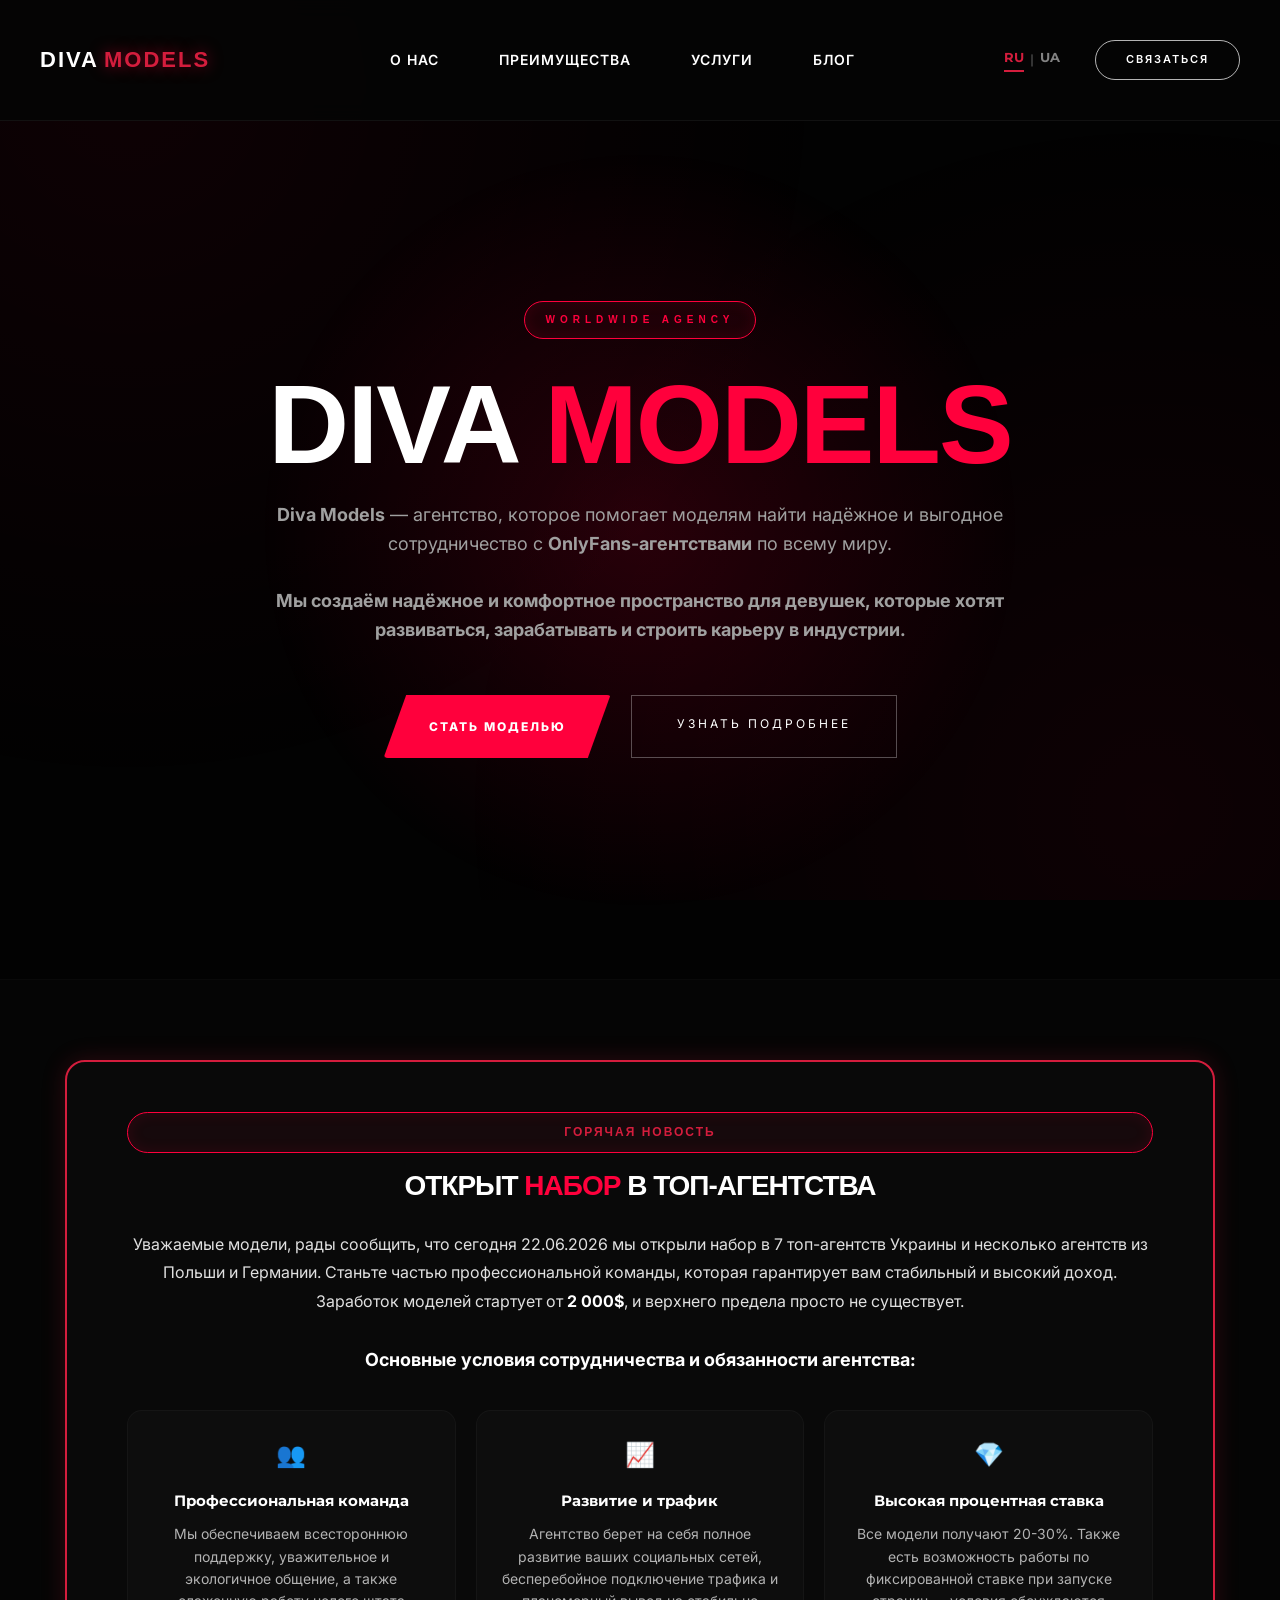
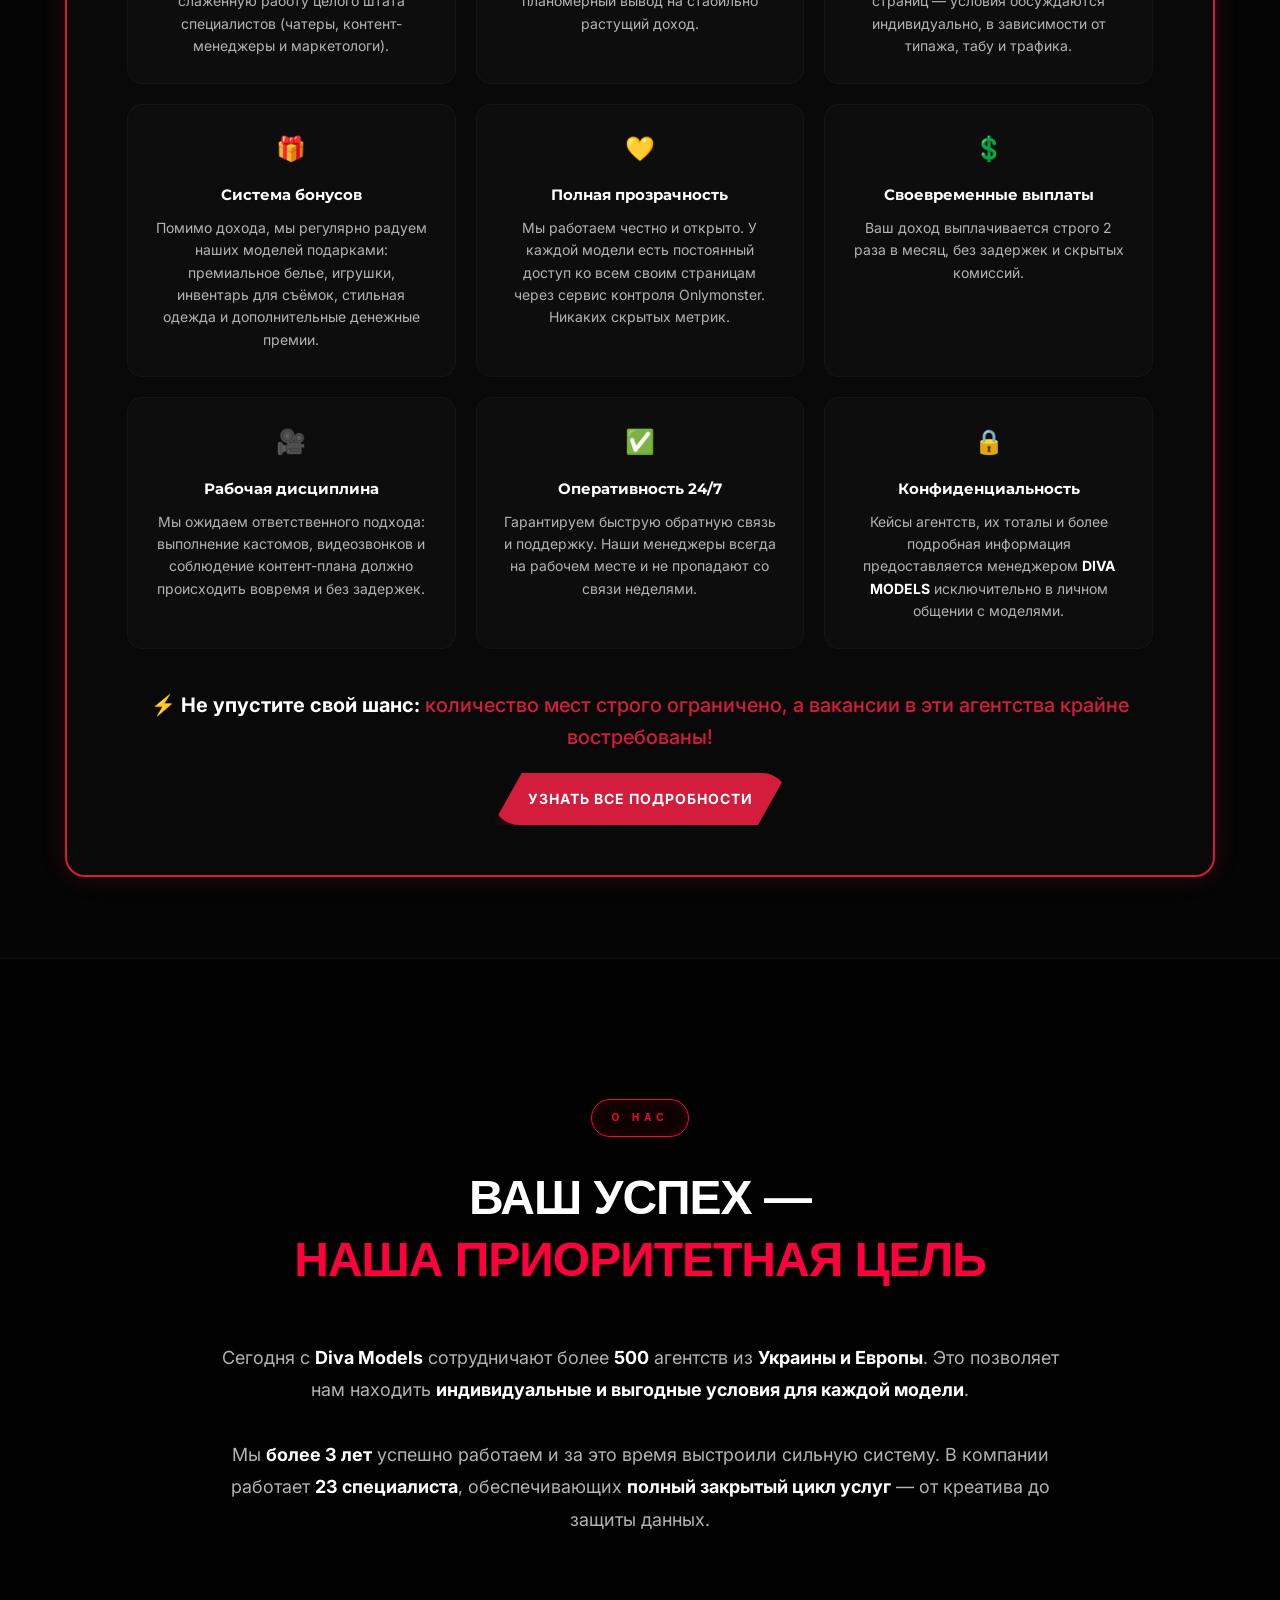
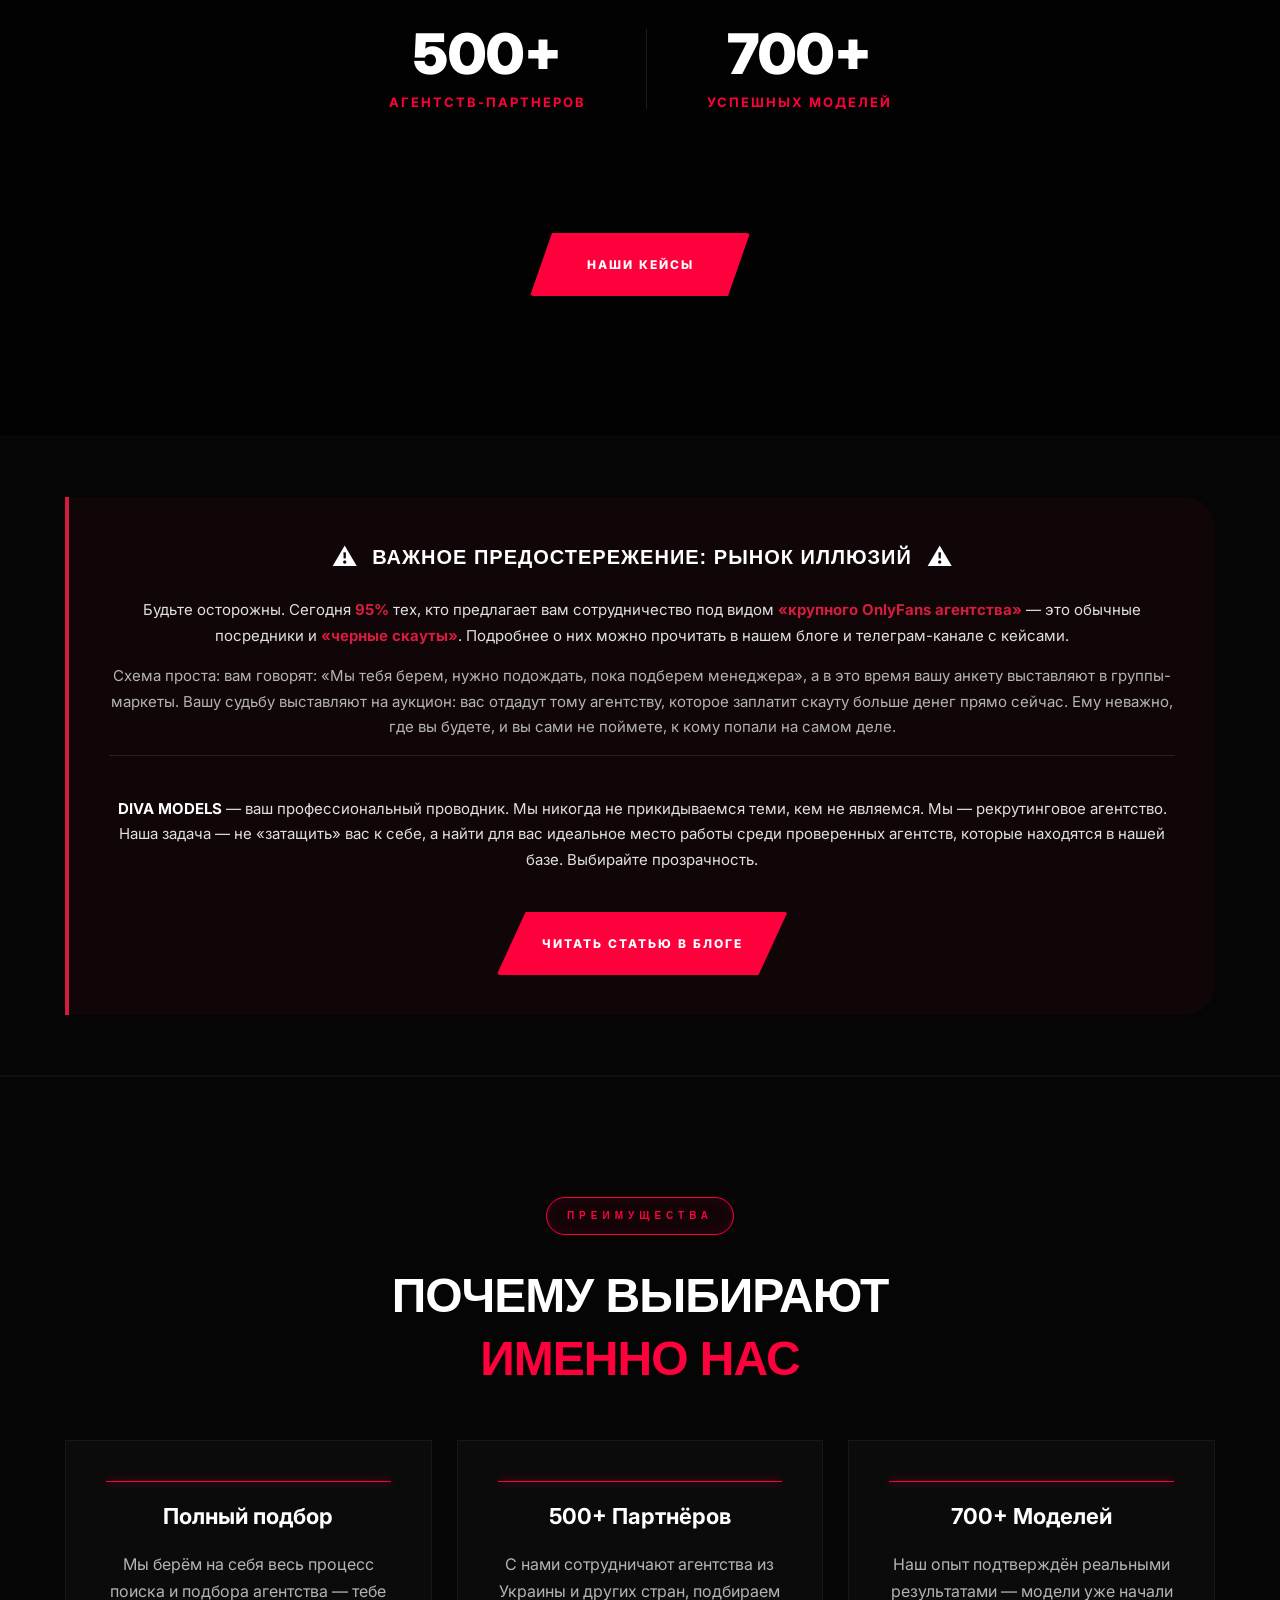
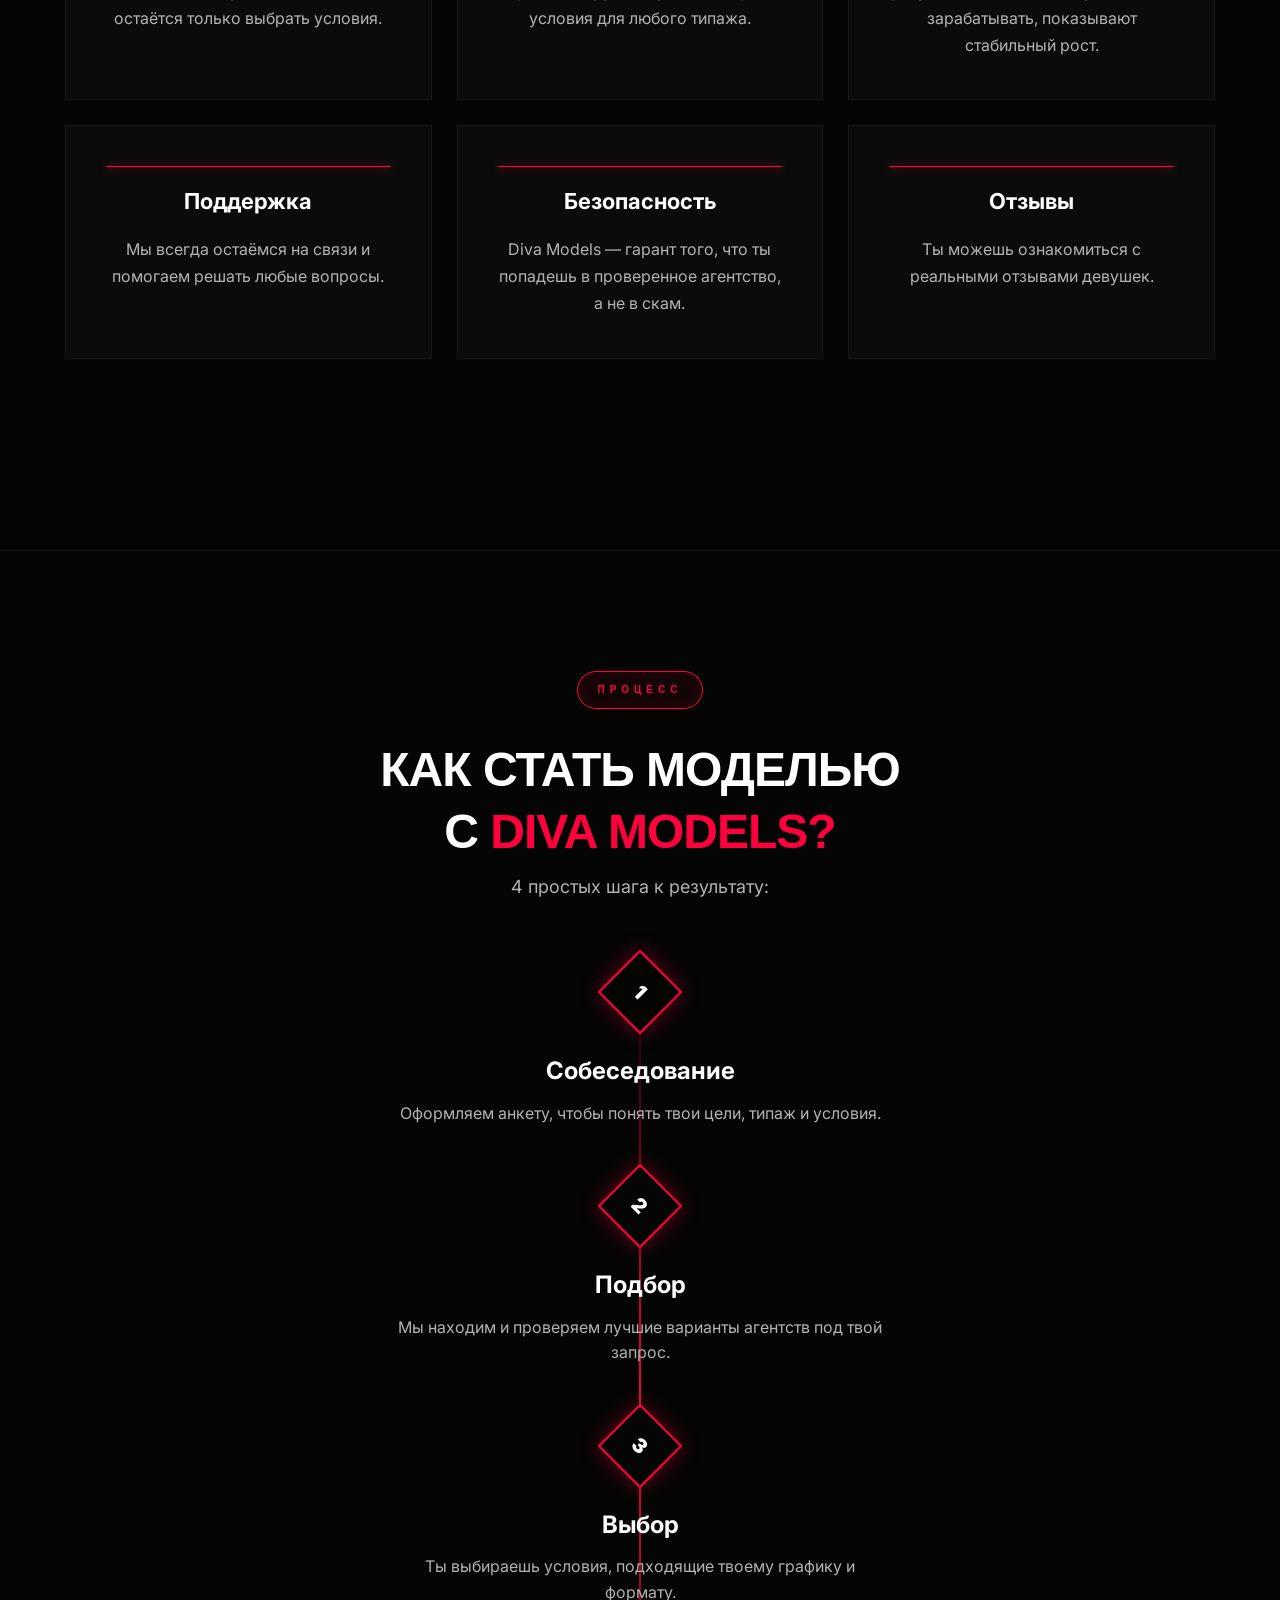
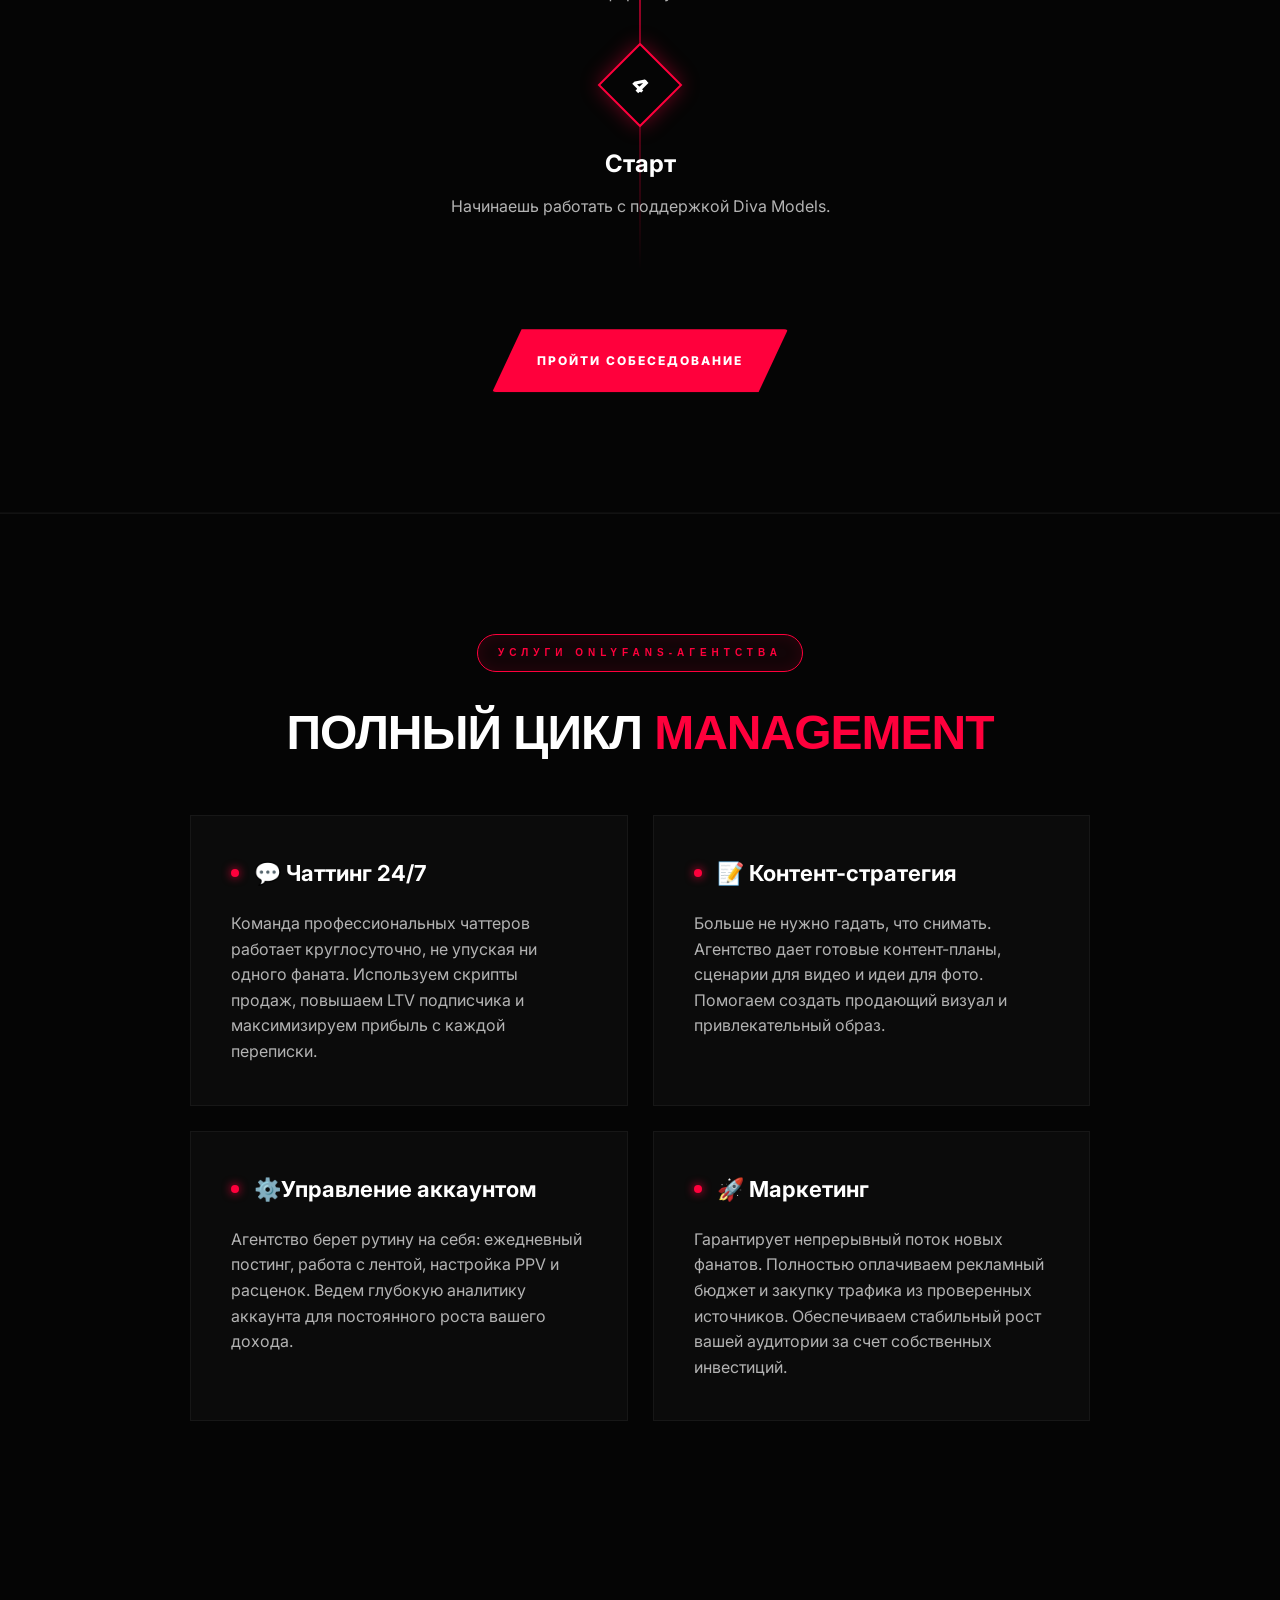
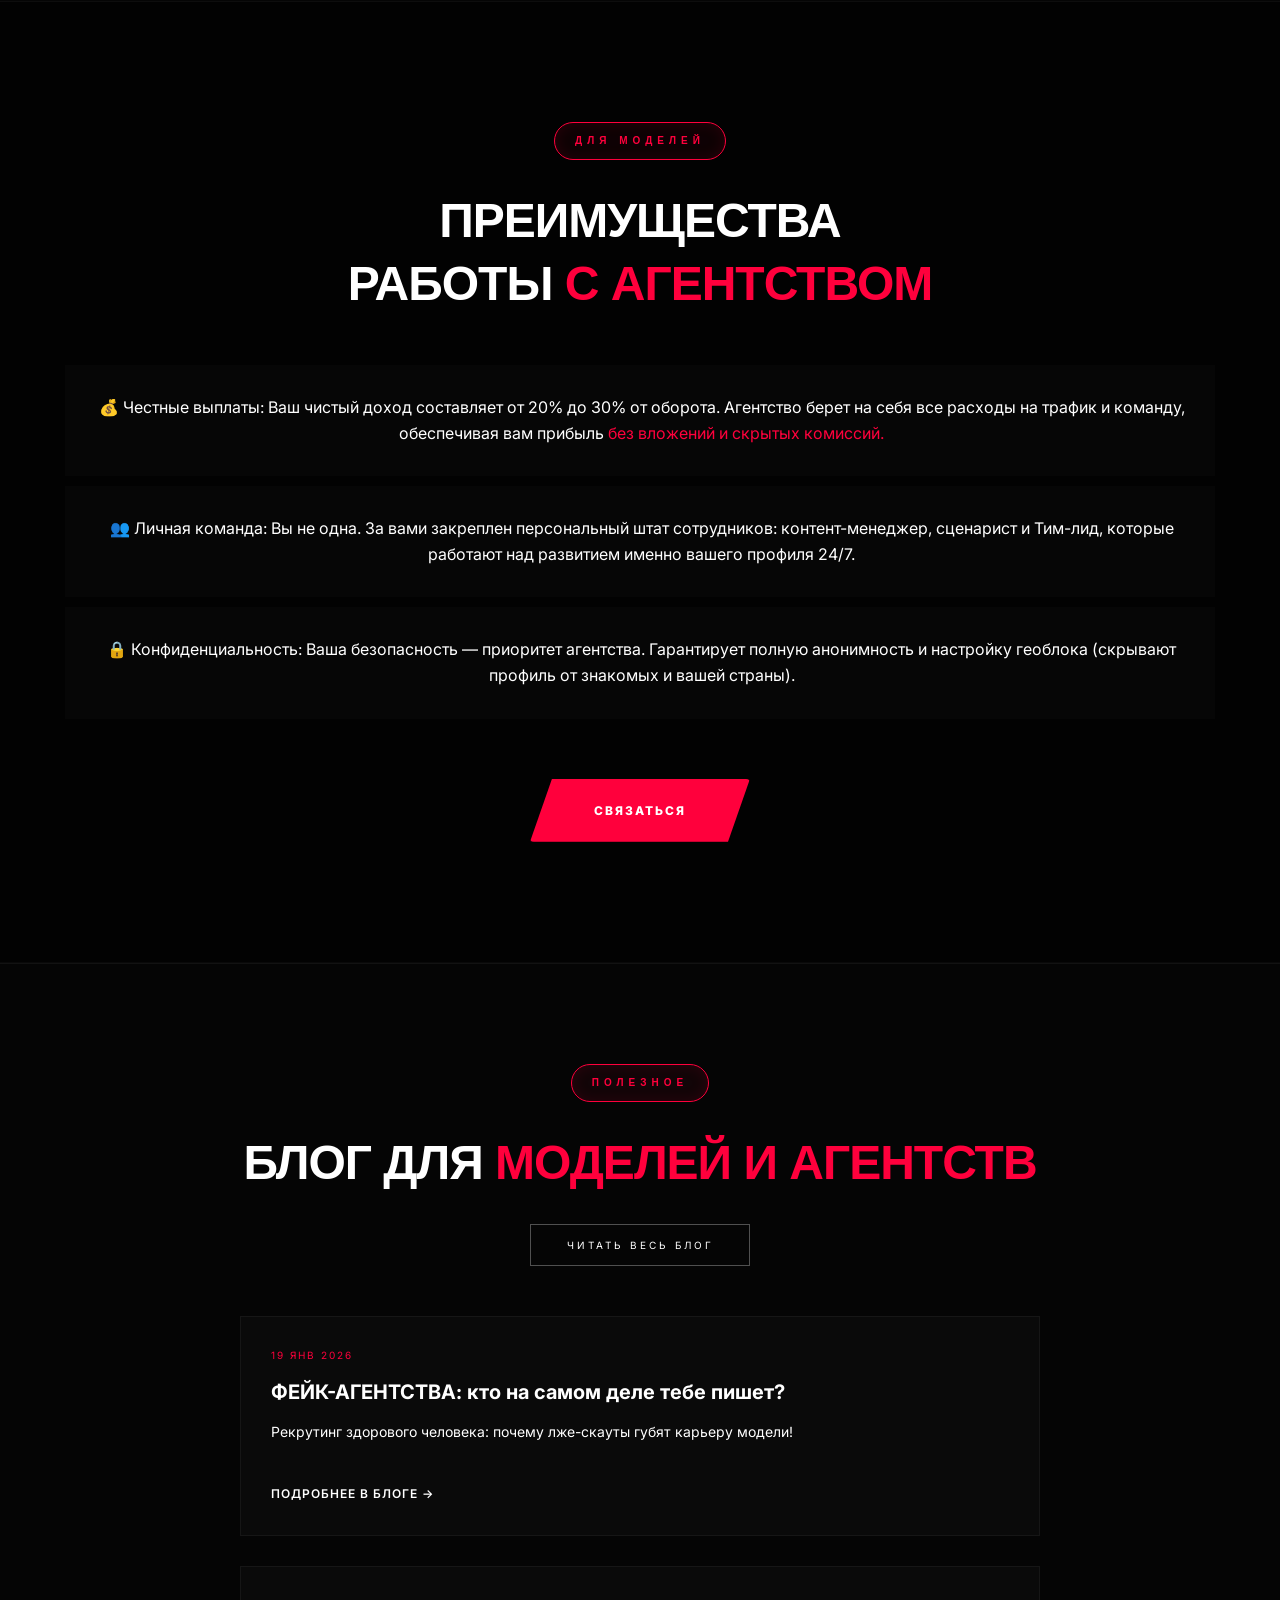
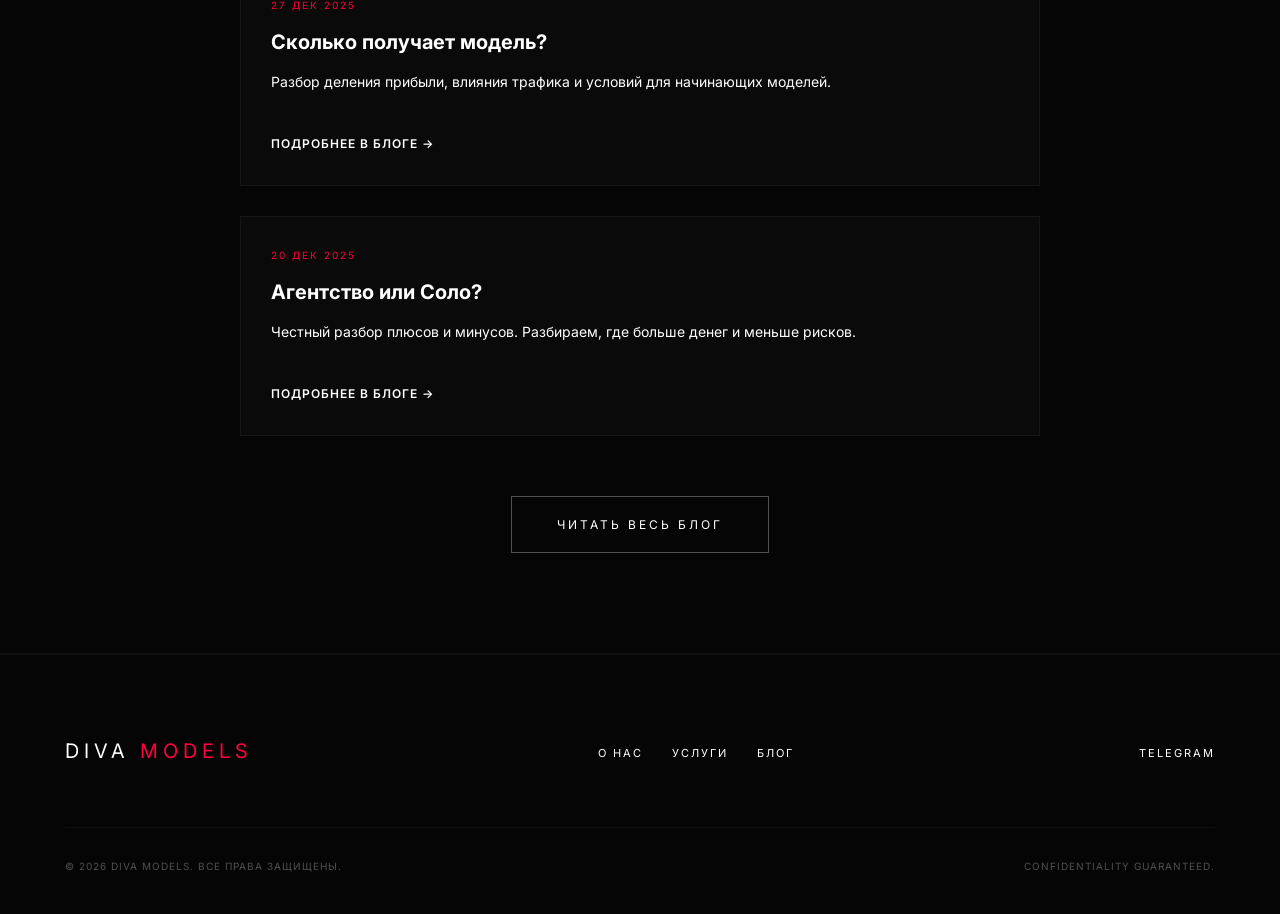
==== commit a7445c0b: "Update index.html" ====
--- a/index.html
+++ b/index.html
@@ -189,6 +189,25 @@
             }
         }
     </style>
+
+<!-- Meta Pixel Code -->
+<script>
+!function(f,b,e,v,n,t,s)
+{if(f.fbq)return;n=f.fbq=function(){n.callMethod?
+n.callMethod.apply(n,arguments):n.queue.push(arguments)};
+if(!f._fbq)f._fbq=n;n.push=n;n.loaded=!0;n.version='2.0';
+n.queue=[];t=b.createElement(e);t.async=!0;
+t.src=v;s=b.getElementsByTagName(e)[0];
+s.parentNode.insertBefore(t,s)}(window, document,'script',
+'https://connect.facebook.net/en_US/fbevents.js');
+fbq('init', '3420745024723839');
+fbq('track', 'PageView');
+</script>
+<noscript><img height="1" width="1" style="display:none"
+src="https://www.facebook.com/tr?id=3420745024723839&ev=PageView&noscript=1"
+/></noscript>
+<!-- End Meta Pixel Code -->
+    
 </head>
 <body>
 
@@ -211,7 +230,7 @@
                     <span class="lang-btn" id="btn-ua" onclick="setLanguage('ua')">UA</span>
                 </div>
 
-                <a href="https://t.me/Diva_ManagerOF" class="btn-pill lang" data-ru="Связаться" data-ua="Зв'язатися" target="_blank">Связаться</a>
+                <a href="https://t.me/diva_modelss" class="btn-pill lang" data-ru="Связаться" data-ua="Зв'язатися" target="_blank">Связаться</a>
 
                 <div class="burger-menu" onclick="toggleMenu()">
                     <span></span>
@@ -230,17 +249,194 @@
                     DIVA <span class="text-red">MODELS</span>
                 </h1>
                 <p class="hero-desc lang" 
-                   data-ru="<strong>Diva Models</strong> — агентство, которое помогает моделям найти надёжное и выгодное сотрудничество с <strong>OnlyFans-агентствами</strong> по всему миру.<br><br><strong>Мы создаём надёжное и комфортное пространство для девушек, которые хотят развиваться, зарабатывать и строить карьеру в индустрии</strong>"
+                   data-ru="<strong>Diva Models</strong> — агентство, которое помогает моделям найти надёжное и выгодное сотрудничество с <strong>OnlyFans-агентствами</strong> по всему миру.<br><br><strong>Мы создаём надёжное и комфортное пространство для девушек, которые хотят развиваться, зарабатывать и строить карьеру в индустрии.</strong>"
                    data-ua="<strong>Diva Models</strong> — агенція, яка допомагає моделям знайти надійну та вигідну співпрацю з <strong>OnlyFans-агенціями</strong> по всьому світу.<br><br><strong>Ми створюємо надійний та комфортний простір для дівчат, які прагнуть розвиватися, заробляти та будувати кар'єру в індустрії</strong>">
                     <strong>Diva Models</strong> — агентство, которое помогает моделям найти надёжное и выгодное сотрудничество с <strong>OnlyFans-агентствами</strong> по всему миру.
                 </p>
                 <div class="buttons">
-                    <a href="#apply" class="btn-primary lang" data-ru="Стать моделью" data-ua="Стати моделлю">Стать моделью</a>
+                    <a href="apply.html" class="btn-primary lang" data-ru="Стать моделью" data-ua="Стати моделлю">Стать моделью</a>
                     <a href="#about" class="btn-outline lang" data-ru="Узнать подробнее" data-ua="Дізнатися більше">Узнать подробнее</a>
                 </div>
             </div>
             <div class="red-glow-bg"></div>
         </section>
+
+
+<style>
+            .recruitment-section { padding: 80px 0; background-color: #050505; }
+            
+            /* Блок с КРАСНОЙ РАМКОЙ и свечением */
+            .recruitment-box { 
+                background: rgba(10, 10, 10, 0.8); 
+                border: 2px solid #d41d3d; 
+                box-shadow: 0 0 25px rgba(212, 29, 61, 0.2); 
+                border-radius: 20px; 
+                padding: 50px 60px; 
+                position: relative; 
+                overflow: hidden; 
+            }
+            
+            .req-grid { 
+                display: grid; grid-template-columns: repeat(auto-fit, minmax(300px, 1fr)); 
+                gap: 20px; margin-top: 35px; margin-bottom: 40px; 
+            }
+            .req-item { 
+                background: rgba(255, 255, 255, 0.02); padding: 25px; border-radius: 15px; 
+                border: 1px solid rgba(255, 255, 255, 0.03); transition: 0.3s; display: flex; flex-direction: column;
+            }
+            .req-item:hover { 
+                background: rgba(212, 29, 61, 0.05); border-color: rgba(212, 29, 61, 0.3); transform: translateY(-3px); 
+            }
+            .req-icon { font-size: 24px; margin-bottom: 15px; }
+            .req-title { 
+                color: #fff; font-weight: 700; font-size: 15px; margin-bottom: 10px; font-family: 'Montserrat', sans-serif; 
+            }
+            .req-text { color: #b3b3b3; font-size: 14px; line-height: 1.6; margin: 0; }
+            
+            @media(max-width: 768px) {
+                .recruitment-box { padding: 30px 20px; }
+                .req-grid { grid-template-columns: 1fr; gap: 15px; }
+            }
+        </style>
+
+       <!-- --- СЕКЦИЯ: ОТКРЫТ НАБОР (АКТУАЛЬНО) --- -->
+<style>
+    .recruitment-section { padding: 80px 0; background-color: #050505; }
+    
+    .recruitment-box { 
+        background: rgba(10, 10, 10, 0.8); 
+        border: 2px solid #d41d3d; 
+        box-shadow: 0 0 25px rgba(212, 29, 61, 0.2); 
+        border-radius: 20px; 
+        padding: 50px 60px; 
+        position: relative; 
+        overflow: hidden; 
+    }
+    
+    .req-grid { 
+        display: grid; grid-template-columns: repeat(auto-fit, minmax(300px, 1fr)); 
+        gap: 20px; margin-top: 35px; margin-bottom: 40px; 
+    }
+    .req-item { 
+        background: rgba(255, 255, 255, 0.02); padding: 25px; border-radius: 15px; 
+        border: 1px solid rgba(255, 255, 255, 0.03); transition: 0.3s; display: flex; flex-direction: column;
+    }
+    .req-item:hover { 
+        background: rgba(212, 29, 61, 0.05); border-color: rgba(212, 29, 61, 0.3); transform: translateY(-3px); 
+    }
+    .req-icon { font-size: 24px; margin-bottom: 15px; }
+    .req-title { 
+        color: #fff; font-weight: 700; font-size: 15px; margin-bottom: 10px; font-family: 'Montserrat', sans-serif; 
+    }
+    .req-text { color: #b3b3b3; font-size: 14px; line-height: 1.6; margin: 0; }
+    
+    @media(max-width: 768px) {
+        .recruitment-box { padding: 30px 20px; }
+        .req-grid { grid-template-columns: 1fr; gap: 15px; }
+    }
+</style>
+
+<section class="recruitment-section" id="recruitment">
+    <div class="container">
+        <div class="recruitment-box">
+            
+            <div class="label lang" data-ru="ГОРЯЧАЯ НОВОСТЬ" data-ua="ГАРЯЧА НОВИНА" style="color: #d41d3d; font-size: 12px; font-weight: 700; letter-spacing: 2px; margin-bottom: 15px; display: block;">ГОРЯЧАЯ НОВОСТЬ</div>
+            
+            <h2 class="section-title lang" 
+                data-ru="ОТКРЫТ <span class='text-red'>НАБОР</span> В ТОП-АГЕНТСТВА" 
+                data-ua="ВІДКРИТО <span class='text-red'>НАБІР</span> ДО ТОП-АГЕНТСТВ"
+                style="font-family: 'Syncopate', sans-serif; font-size: 28px; margin-top: 0; margin-bottom: 25px; line-height: 1.3;">
+                ОТКРЫТ <span class="text-red">НАБОР</span> В ТОП-АГЕНТСТВА
+            </h2>
+
+            <p class="lang"
+               data-ru="Уважаемые модели, рады сообщить, что сегодня 22.06.2026 мы открыли набор в 7 топ-агентств Украины и несколько агентств из Польши и Германии. Станьте частью профессиональной команды, которая гарантирует вам стабильный и высокий доход. Заработок моделей стартует от <b style='color:#fff;'>2 000$</b>, и верхнего предела просто не существует."
+               data-ua="Шановні моделі, раді повідомити, що сьогодні ми відкрили набір до 7 топ-агентств України та кількох агентств із Польщі та Німеччини. Станьте частиною професійної команди, яка гарантує вам стабільний та високий дохід. Заробіток моделей стартує від <b style='color:#fff;'>2 000$</b>, і верхньої межі просто не існує."
+               style="color: #e0e0e0; font-size: 16px; line-height: 1.8; margin-bottom: 30px;">
+               Уважаемые модели, рады сообщить, что сегодня мы открыли набор в 7 топ-агентств Украины и несколько агентств из Польши и Германии. Станьте частью профессиональной команды, которая гарантирует вам стабильный и высокий доход. Средний заработок моделей стартует от <b style="color:#fff;">2 000$</b>, и верхнего предела просто не существует.
+            </p>
+
+            <h3 class="lang" data-ru="Основные условия сотрудничества и обязанности агентства:" data-ua="Основні умови співпраці та обов'язки агентства:" style="color: #fff; font-size: 18px; margin-bottom: 10px;">
+                Основные условия сотрудничества и обязанности агентства:
+            </h3>
+
+            <div class="req-grid">
+                <div class="req-item">
+                    <span class="req-icon">👥</span>
+                    <div class="req-title lang" data-ru="Профессиональная команда" data-ua="Професійна команда">Профессиональная команда</div>
+                    <p class="req-text lang" data-ru="Мы обеспечиваем всестороннюю поддержку, уважительное и экологичное общение, а также слаженную работу целого штата специалистов (чатеры, контент-менеджеры и маркетологи)." data-ua="Ми забезпечуємо всебічну підтримку, шанобливе та екологічне спілкування, а також злагоджену роботу цілого штату фахівців (чатери, контент-менеджери та маркетологи).">Мы обеспечиваем всестороннюю поддержку, уважительное и экологичное общение, а также слаженную работу целого штата специалистов (чатеры, контент-менеджеры и маркетологи).</p>
+                </div>
+                <div class="req-item">
+                    <span class="req-icon">📈</span>
+                    <div class="req-title lang" data-ru="Развитие и трафик" data-ua="Розвиток та трафік">Развитие и трафик</div>
+                    <p class="req-text lang" data-ru="Агентство берет на себя полное развитие ваших социальных сетей, бесперебойное подключение трафика и планомерный вывод на стабильно растущий доход." data-ua="Агентство бере на себе повний розвиток ваших соціальних мереж, безперебійне підключення трафіку та планомірне виведення на стабільно зростаючий дохід.">Агентство берет на себя полное развитие ваших социальных сетей, бесперебойное подключение трафика и планомерный вывод на стабильно растущий доход.</p>
+                </div>
+                <div class="req-item">
+    <span class="req-icon">💎</span>
+    <div class="req-title lang" data-ru="Высокая процентная ставка" data-ua="Висока відсоткова ставка">Высокая процентная ставка</div>
+    <p class="req-text lang" 
+       data-ru="Все модели получают 20-30%. Также есть возможность работы по фиксированной ставке при запуске страниц — условия обсуждаются индивидуально, в зависимости от типажа, табу и трафика." 
+       data-ua="Всі моделі отримують 20-30%. Також є можливість роботи за фіксованою ставкою під час запуску сторінок — умови обговорюються індивідуально, залежно від типажу, табу та трафіку.">
+       Все модели получают 20-30%. Также есть возможность работы по фиксированной ставке при запуске страниц — условия обсуждаются индивидуально, в зависимости от типажа, табу и трафика.
+    </p>
+</div>
+                <div class="req-item">
+                    <span class="req-icon">🎁</span>
+                    <div class="req-title lang" data-ru="Система бонусов" data-ua="Система бонусів">Система бонусов</div>
+                    <p class="req-text lang" data-ru="Помимо дохода, мы регулярно радуем наших моделей подарками: премиальное белье, игрушки, инвентарь для съёмок, стильная одежда и дополнительные денежные премии." data-ua="Крім доходу, ми регулярно радуємо наших моделей подарунками: преміальна білизна, іграшки, інвентар для зйомок, стильний одяг та додаткові грошові премії.">Помимо дохода, мы регулярно радуем наших моделей подарками: премиальное белье, игрушки, инвентарь для съёмок, стильная одежда и дополнительные денежные премии.</p>
+                </div>
+                <div class="req-item">
+                    <span class="req-icon">💛</span>
+                    <div class="req-title lang" data-ru="Полная прозрачность" data-ua="Повна прозорість">Полная прозрачность</div>
+                    <p class="req-text lang" data-ru="Мы работаем честно и открыто. У каждой модели есть постоянный доступ ко всем своим страницам через сервис контроля Onlymonster. Никаких скрытых метрик." data-ua="Ми працюємо чесно та відкрито. У кожної моделі є постійний доступ до всіх своїх сторінок через сервіс контролю Onlymonster. Жодних прихованих метрик.">Мы работаем честно и открыто. У каждой модели есть постоянный доступ ко всем своим страницам через сервис контроля Onlymonster. Никаких скрытых метрик.</p>
+                </div>
+                <div class="req-item">
+                    <span class="req-icon">💲</span>
+                    <div class="req-title lang" data-ru="Своевременные выплаты" data-ua="Своєчасні виплати">Своевременные выплаты</div>
+                    <p class="req-text lang" data-ru="Ваш доход выплачивается строго 2 раза в месяц, без задержек и скрытых комиссий." data-ua="Ваш дохід виплачується суворо 2 рази на місяць, без затримок та прихованих комісій.">Ваш доход выплачивается строго 2 раза в месяц, без задержек и скрытых комиссий.</p>
+                </div>
+                <div class="req-item">
+                    <span class="req-icon">🎥</span>
+                    <div class="req-title lang" data-ru="Рабочая дисциплина" data-ua="Робоча дисципліна">Рабочая дисциплина</div>
+                    <p class="req-text lang" data-ru="Мы ожидаем ответственного подхода: выполнение кастомов, видеозвонков и соблюдение контент-плана должно происходить вовремя и без задержек." data-ua="Ми очікуємо відповідального підходу: виконання кастомів, відеодзвінків та дотримання контент-плану має відбуватися вчасно та без затримок.">Мы ожидаем ответственного подхода: выполнение кастомов, видеозвонков и соблюдение контент-плана должно происходить вовремя и без задержек.</p>
+                </div>
+                <div class="req-item">
+                    <span class="req-icon">✅</span>
+                    <div class="req-title lang" data-ru="Оперативность 24/7" data-ua="Оперативність 24/7">Оперативность 24/7</div>
+                    <p class="req-text lang" data-ru="Гарантируем быструю обратную связь и поддержку. Наши менеджеры всегда на рабочем месте и не пропадают со связи неделями." data-ua="Гарантуємо швидкий зворотний зв'язок та підтримку. Наші менеджери завжди на робочому місці та не зникають зі зв'язку тижнями.">Гарантируем быструю обратную связь и поддержку. Наши менеджеры всегда на рабочем месте и не пропадают со связи неделями.</p>
+                </div>
+              <div class="req-item">
+    <span class="req-icon">🔒</span>
+    <div class="req-title lang" data-ru="Конфиденциальность" data-ua="Конфіденційність">Конфиденциальность</div>
+    <p class="req-text lang" 
+       data-ru="Кейсы агентств, их тоталы и более подробная информация предоставляется менеджером <b style='color:#fff;'>DIVA MODELS</b> исключительно в личном общении с моделями." 
+       data-ua="Кейси агентств, їхні тотали та більш детальна інформація надається менеджером <b style='color:#fff;'>DIVA MODELS</b> виключно в особистому спілкуванні з моделями.">
+       Кейсы агентств, их тоталы и более подробная информация предоставляется менеджером <b style="color:#fff;">DIVA MODELS</b> исключительно в личном общении с моделями.
+    </p>
+</div>
+            </div>
+
+            <p class="lang" 
+               data-ru="⚡ <b style='color:#fff;'>Не упустите свой шанс:</b> количество мест строго ограничено, а вакансии в эти агентства крайне востребованы!" 
+               data-ua="⚡ <b style='color:#fff;'>Не пропустіть свій шанс:</b> кількість місць суворо обмежена, а вакансії в цих агентствах користуються величезним попитом!"
+               style="color: #d41d3d; font-size: 20px; margin-bottom: 20px; font-weight: 500; line-height: 1.6; text-align: center;">
+               ⚡ <b style="color:#fff;">Не упустите свой шанс:</b> количество мест строго ограничено, а вакансии в эти агентства крайне востребованы.
+            </p>
+
+            <div style="text-align: center;">
+                <a href="https://t.me/Lera_HR_Diva" target="_blank" class="btn-primary lang" 
+                   data-ru="Узнать все подробности" 
+                   data-ua="Дізнатися всі подробиці"
+                   style="display: inline-block; padding: 15px 35px; background: #d41d3d; color: #fff; text-decoration: none; border: none; border-radius: 50px; font-size: 14px; font-weight: 700; text-transform: uppercase; letter-spacing: 1px; transition: 0.3s; cursor: pointer; box-shadow: 0 5px 15px rgba(212,29,61,0.2);"
+                   onmouseover="this.style.background='#ff003c'; this.style.transform='translateY(-2px)';" 
+                   onmouseout="this.style.background='#d41d3d'; this.style.transform='translateY(0)';">
+                   Узнать все подробности
+                </a>
+            </div>
+        </div>
+    </div>
+</section>
+
 
         <section class="about" id="about">
             <div class="container about-content">
@@ -276,6 +472,55 @@
             </div>
         </section>
 
+<section class="warning-section" style="padding: 60px 0; background-color: #050505;">
+            <div class="container">
+                <div class="warning-box" style="border-left: 4px solid #d41d3d; background: rgba(212, 29, 61, 0.05); padding: 40px; border-radius: 0 30px 30px 0;">
+                    
+                    <div style="display: flex; align-items: center; justify-content: center; gap: 15px; margin-bottom: 20px;">
+                        <span style="font-size: 25px;">⚠️</span>
+                        <h3 class="lang" 
+                            data-ru="ВАЖНОЕ ПРЕДОСТЕРЕЖЕНИЕ: РЫНОК ИЛЛЮЗИЙ" 
+                            data-ua="ВАЖЛИВЕ ПОПЕРЕДЖЕННЯ: РИНОК ІЛЮЗІЙ" 
+                            style="color: #fff; font-family: 'Syncopate', sans-serif; font-size: 20px; letter-spacing: 1px; margin: 0;">
+                            ВАЖНОЕ ПРЕДОСТЕРЕЖЕНИЕ: РЫНОК ИЛЛЮЗИЙ
+                        </h3>
+                        <span style="font-size: 25px;">⚠️</span>
+                    </div>
+
+                    <p class="lang" 
+                       data-ru="Будьте осторожны. Сегодня <b style='color: #d41d3d;'>95%</b> тех, кто предлагает вам сотрудничество под видом <b style='color: #d41d3d;'>«крупного OnlyFans агентства»</b> — это обычные посредники и <b style='color: #d41d3d;'>«черные скауты»</b>. Подробнее о них можно прочитать в нашем блоге и телеграм-канале с кейсами." 
+                       data-ua="Будьте обережні. Сьогодні <b style='color: #d41d3d;'>95%</b> тих, хто пропонує вам співпрацю під виглядом <b style='color: #d41d3d;'>«великого OnlyFans агентства»</b> — це звичайні посередники та <b style='color: #d41d3d;'>«чорні скаути»</b>. Детальніше про них можна дізнатися в нашому блозі та у Telegram-каналі, де розміщені кейси." 
+                       style="color: #e0e0e0; font-size: 15px; line-height: 1.7; margin-bottom: 15px;">
+                       Будьте осторожны. Сегодня <b style="color: #d41d3d;">95%</b> тех, кто предлагает вам сотрудничество под видом «крупного OnlyFans агентства» — это обычные посредники и «черные скауты».
+                    </p>
+
+                    <p class="lang" 
+                       data-ru="Схема проста: вам говорят: «Мы тебя берем, нужно подождать, пока подберем менеджера», а в это время вашу анкету выставляют в группы-маркеты. Вашу судьбу выставляют на аукцион: вас отдадут тому агентству, которое заплатит скауту больше денег прямо сейчас. Ему неважно, где вы будете, и вы сами не поймете, к кому попали на самом деле." 
+                       data-ua="Схема проста: вам кажуть: «Ми тебе беремо, потрібно почекати, поки підберемо менеджера», а тим часом вашу анкету виставляють у групи-маркети. Вашу долю виставляють на аукціон: вас віддадуть тому агентству, яке заплатить скауту більше грошей прямо зараз. Йому байдуже, де ви будете, і ви самі не зрозумієте, до кого насправді потрапили." 
+                       style="color: #b3b3b3; font-size: 15px; line-height: 1.7; margin-bottom: 15px;">
+                       Схема проста: вам говорят: «Мы тебя берем, нужно подождать, пока подберем менеджера», а в это время вашу анкету выставляют в группы-маркеты. Вашу судьбу выставляют на аукцион: вас отдадут тому агентству, которое заплатит скауту больше денег прямо сейчас. Ему неважно, где вы будете, и вы сами не поймете, к кому попали на самом деле.
+                    </p>
+
+                    <p class="lang" 
+                       data-ru="<b style='color: #fff;'>DIVA MODELS</b> — ваш профессиональный проводник.
+Мы никогда не прикидываемся теми, кем не являемся. Мы — рекрутинговое агентство. Наша задача — не «затащить» вас к себе, а найти для вас идеальное место работы среди проверенных агентств, которые находятся в нашей базе. Выбирайте прозрачность." 
+                       data-ua="<b style='color: #fff;'>DIVA MODELS</b> — ваш професійний порадник.
+Ми ніколи не вдаємо з себе тих, ким не є. Ми — рекрутингове агентство. Наше завдання — не «заманити» вас до себе, а знайти для вас ідеальне місце роботи серед перевірених агентств, що містяться в нашій базі. Обирайте прозорість." 
+                       style="color: #e0e0e0; font-size: 15px; line-height: 1.7; border-top: 1px solid rgba(255,255,255,0.1); padding-top: 40px; margin-bottom: 40px;">
+                       <b style="color: #fff;">DIVA MODELS</b> — ваш профессиональный проводник.
+Мы никогда не прикидываемся теми, кем не являемся. Мы — рекрутинговое агентство. Наша задача — не «затащить» вас к себе, а найти для вас идеальное место работы среди проверенных агентств, которые находятся в нашей базе. Выбирайте прозрачность.
+                    </p>
+
+<div class="benefits-cta" style="margin-top: 25px; text-align: left;">
+        <div class="double-buttons">
+            <a href="article5.html" class="btn-primary lang" data-ru="Читать статью в блоге" data-ua="Прочитати статтю в блозі">Читать статью в блоге</a>       
+        </div>
+    </div>
+
+                </div>
+            </div>
+        </section>
+
         <section class="features" id="features">
             <div class="container">
                 <div class="label lang" data-ru="ПРЕИМУЩЕСТВА" data-ua="ПЕРЕВАГИ">ПРЕИМУЩЕСТВА</div>
@@ -363,7 +608,7 @@
                 </div>
                 
                 <div class="steps-cta">
-                    <a href="https://t.me/Diva_ManagerOF" class="btn-primary lang" data-ru="Пройти собеседование" data-ua="Пройти співбесіду" target="_blank">Пройти собеседование</a>
+                    <a href="https://t.me/diva_modelss" class="btn-primary lang" data-ru="Пройти собеседование" data-ua="Пройти співбесіду" target="_blank">Пройти собеседование</a>
                 </div>
             </div>
         </section>
@@ -422,7 +667,7 @@
 
                 <div class="benefits-cta">
                     <div class="double-buttons">
-                        <a href="https://t.me/Diva_ManagerOF" class="btn-primary lang" data-ru="Связаться" data-ua="Зв'язатися" target="_blank">Связаться</a>       
+                        <a href="https://t.me/diva_modelss" class="btn-primary lang" data-ru="Связаться" data-ua="Зв'язатися" target="_blank">Связаться</a>       
                     </div>
                 </div>
             </div>
@@ -469,6 +714,7 @@
             </div>
         </section>
 
+  
         </section>
     <footer class="footer">
         <div class="container">
@@ -480,7 +726,7 @@
                     <a href="#blog" class="lang" data-ru="Блог" data-ua="Блог">Блог</a>
                 </div>
                 <div class="footer-socials">
-                    <a href="https://t.me/Diva_ManagerOF" target="_blank">Telegram</a>
+                    <a href="https://t.me/diva_modelss" target="_blank">Telegram</a>
                 </div>
             </div>
             <div class="footer-bottom">
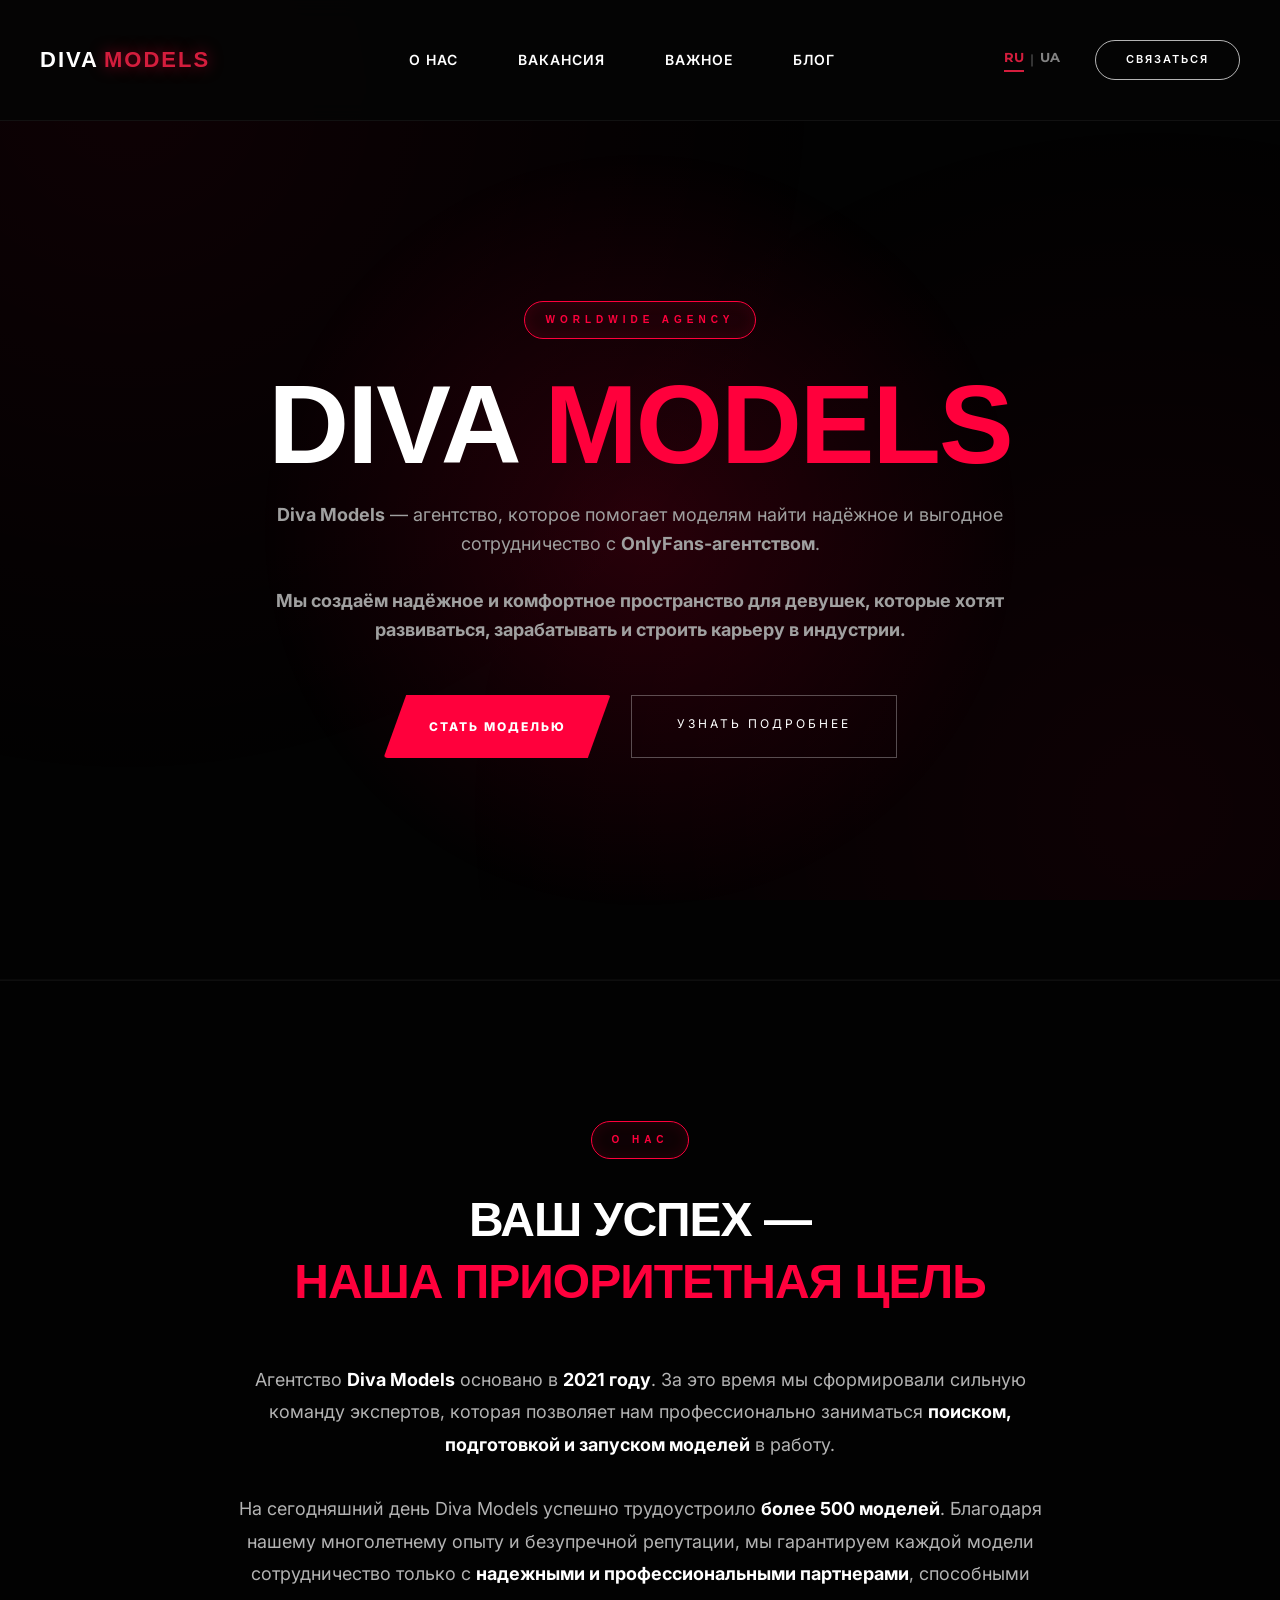
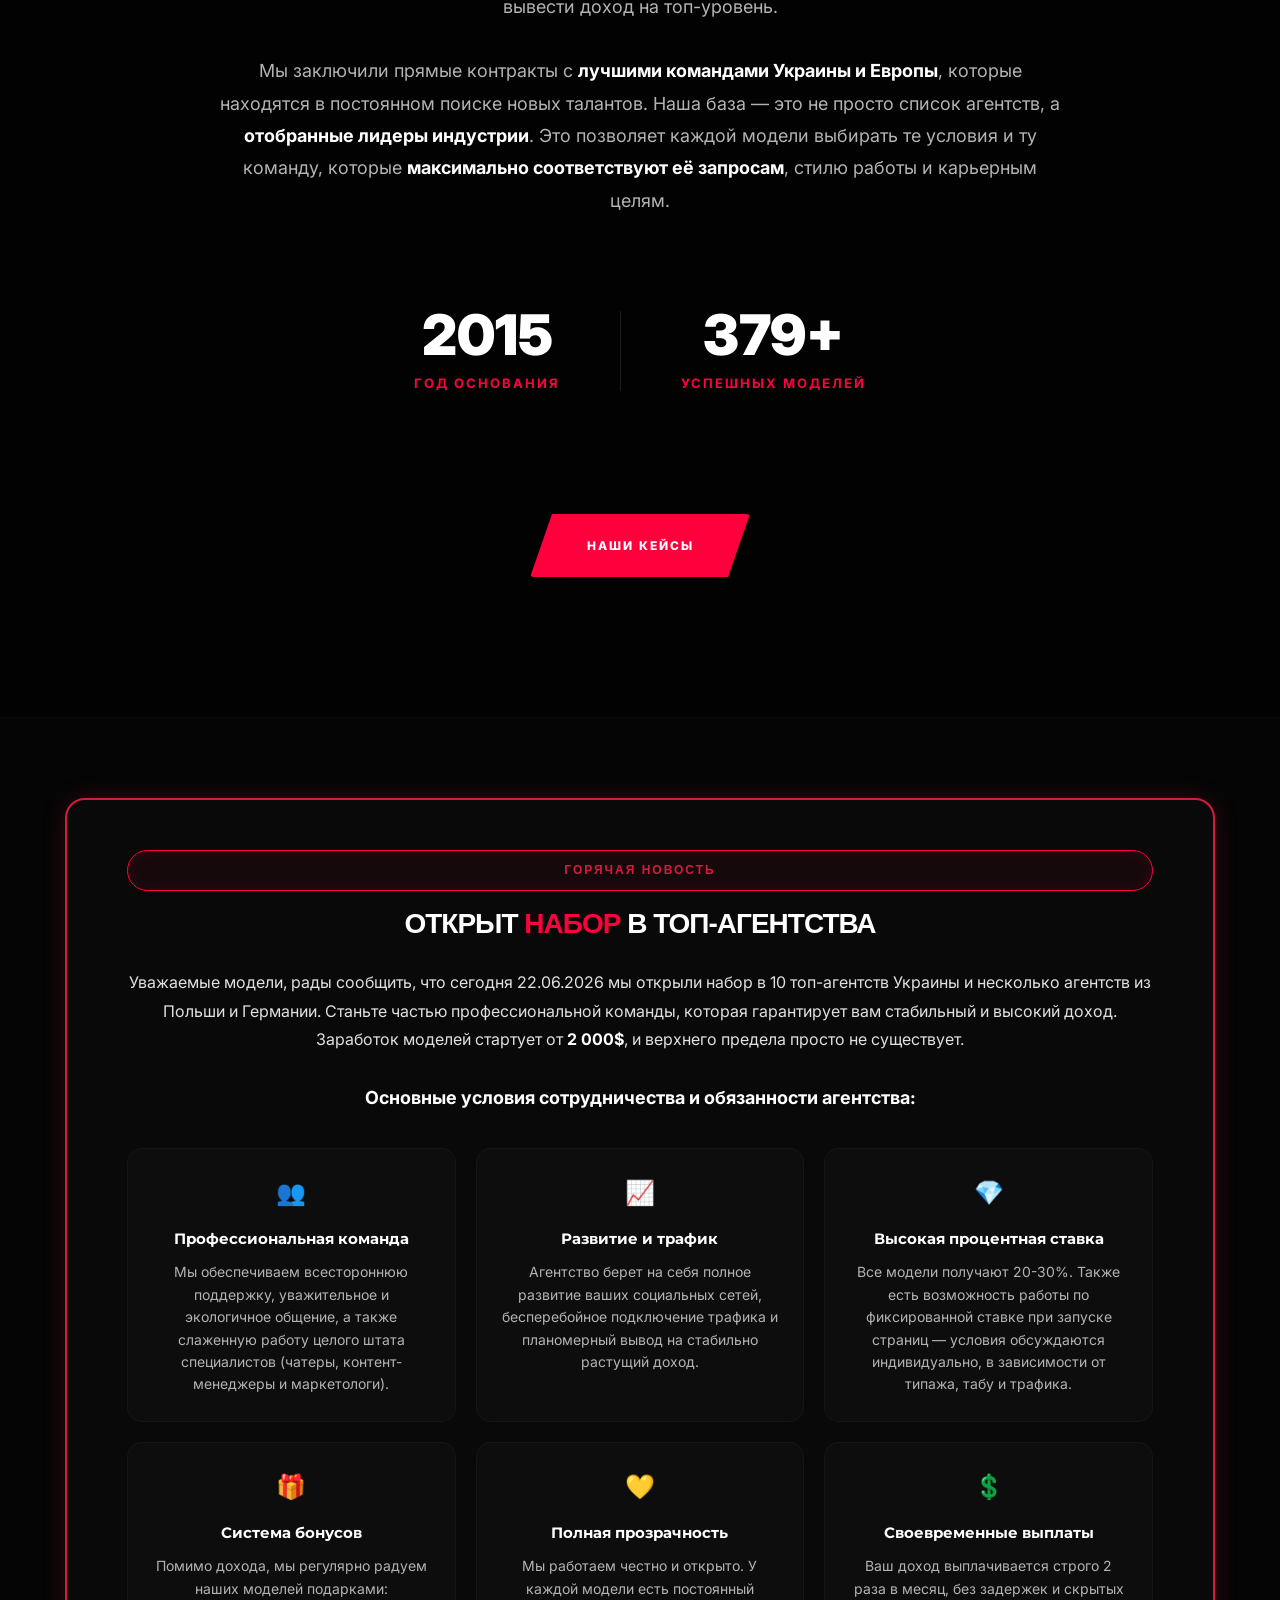
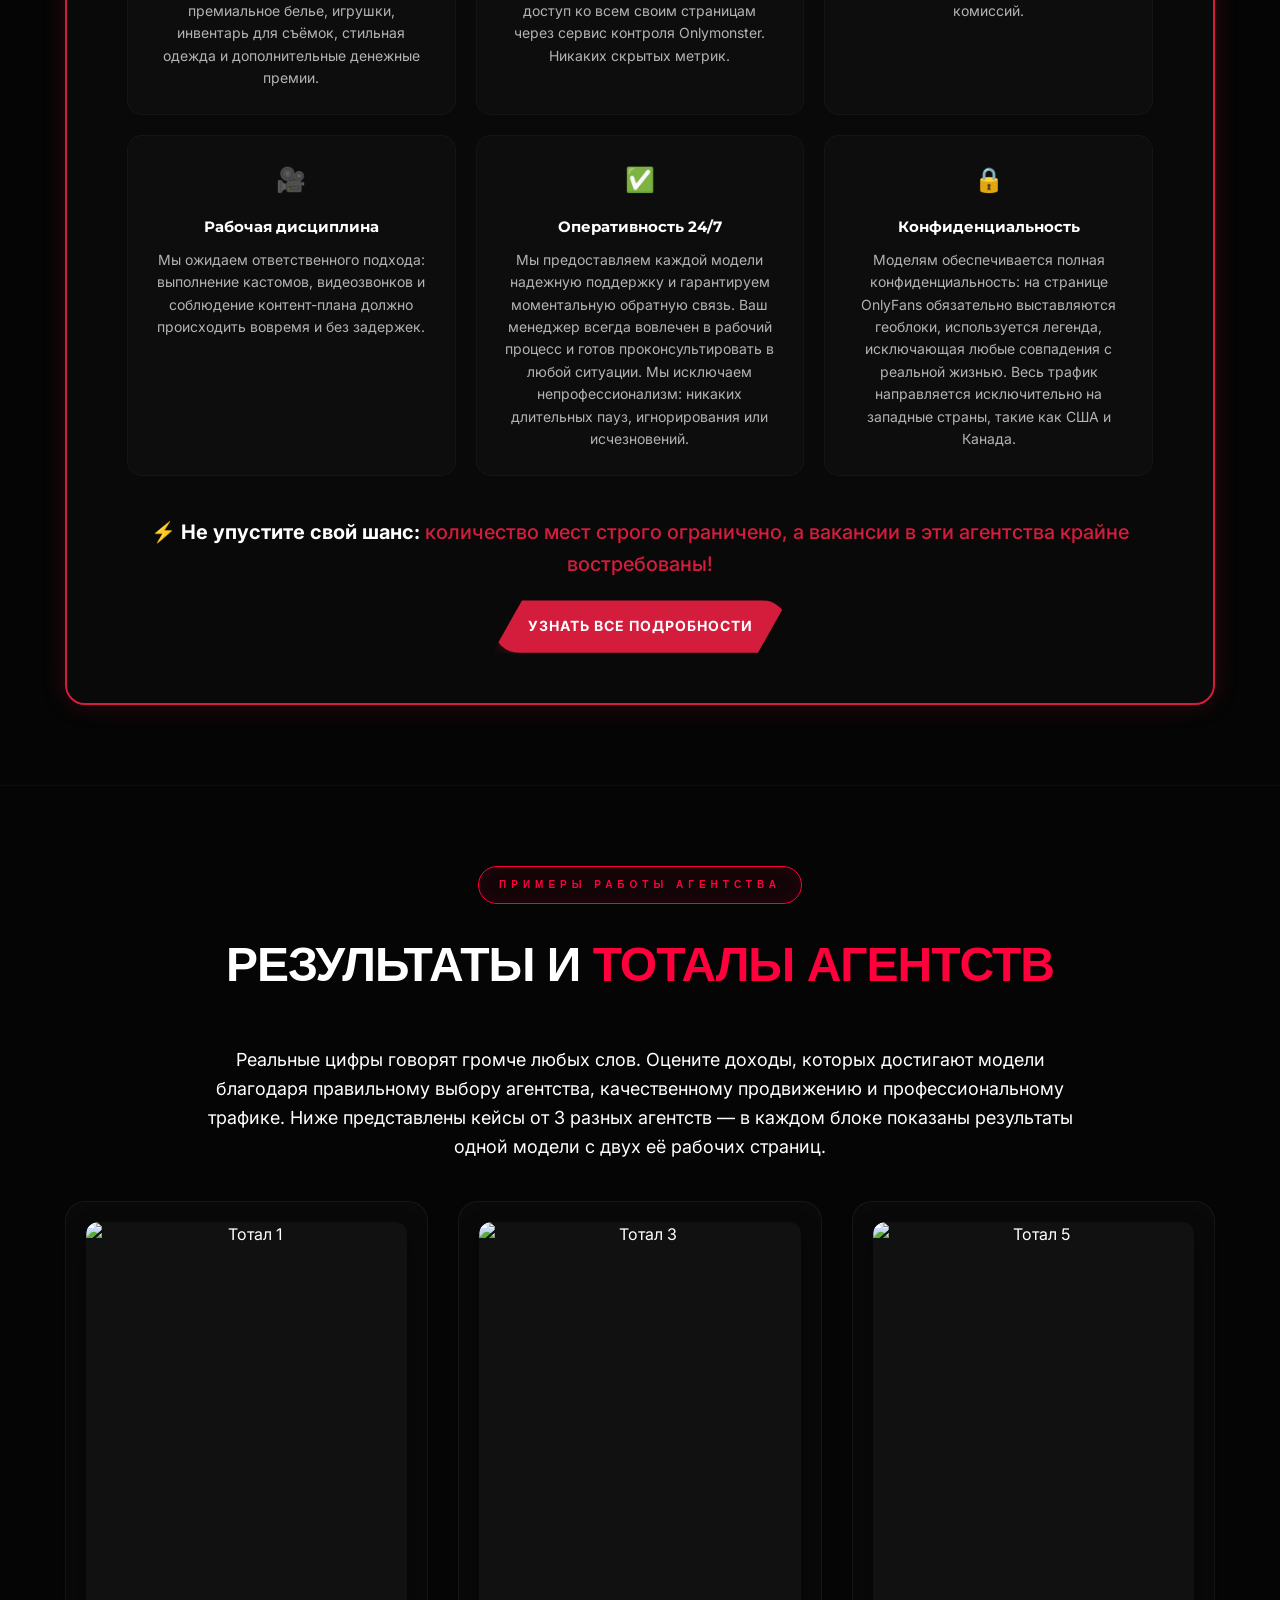
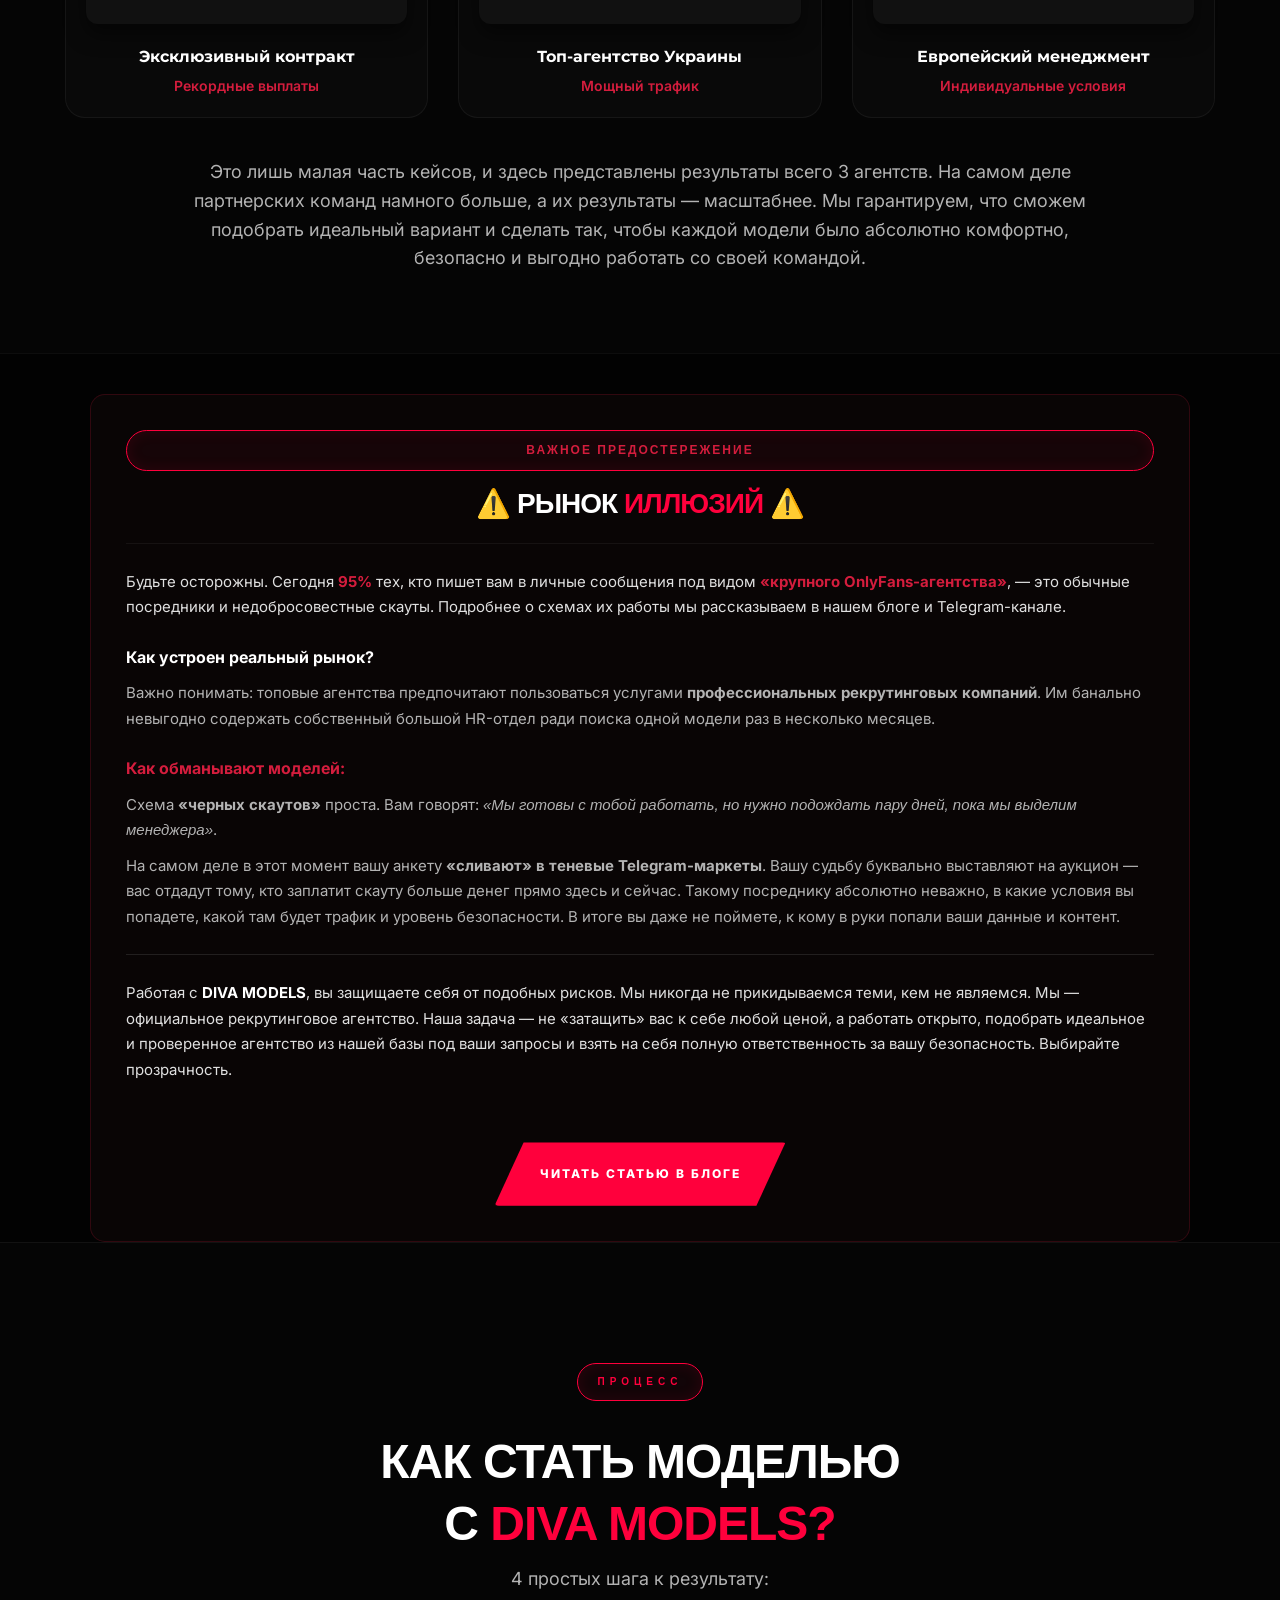
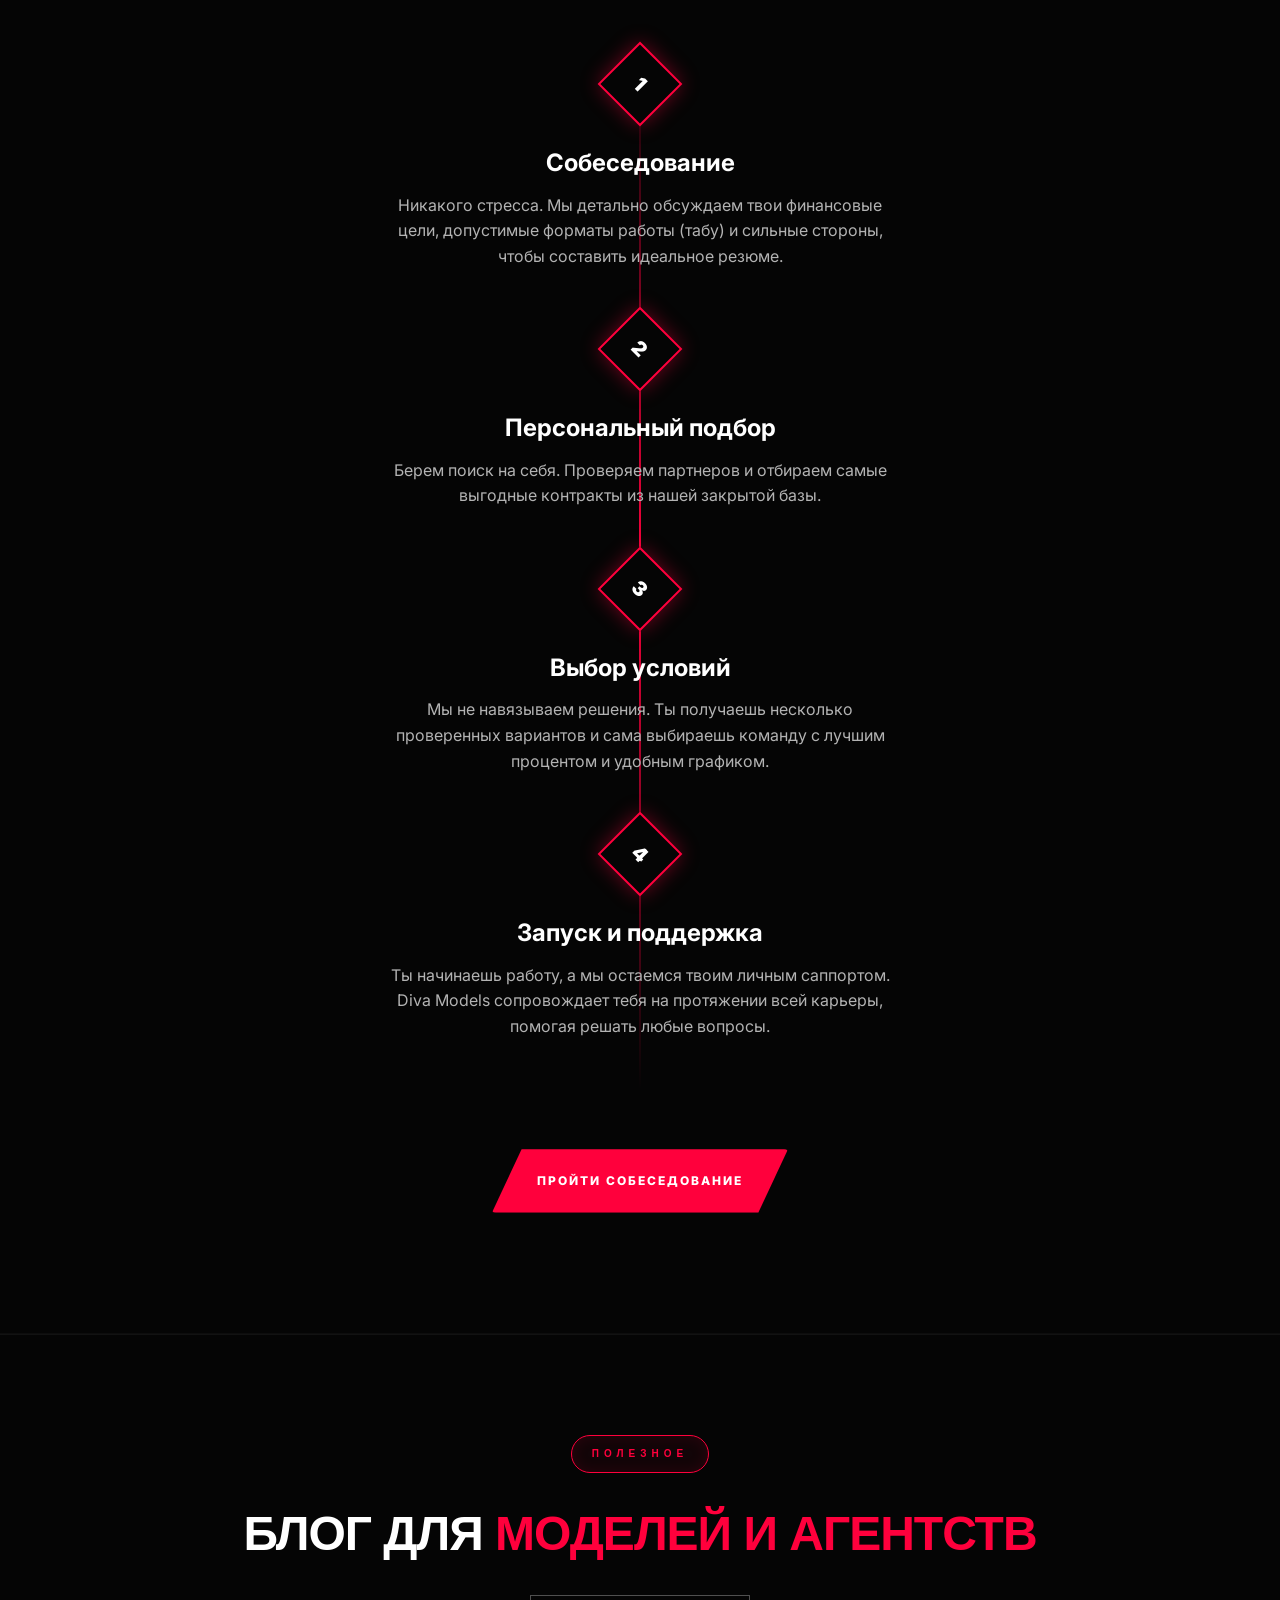
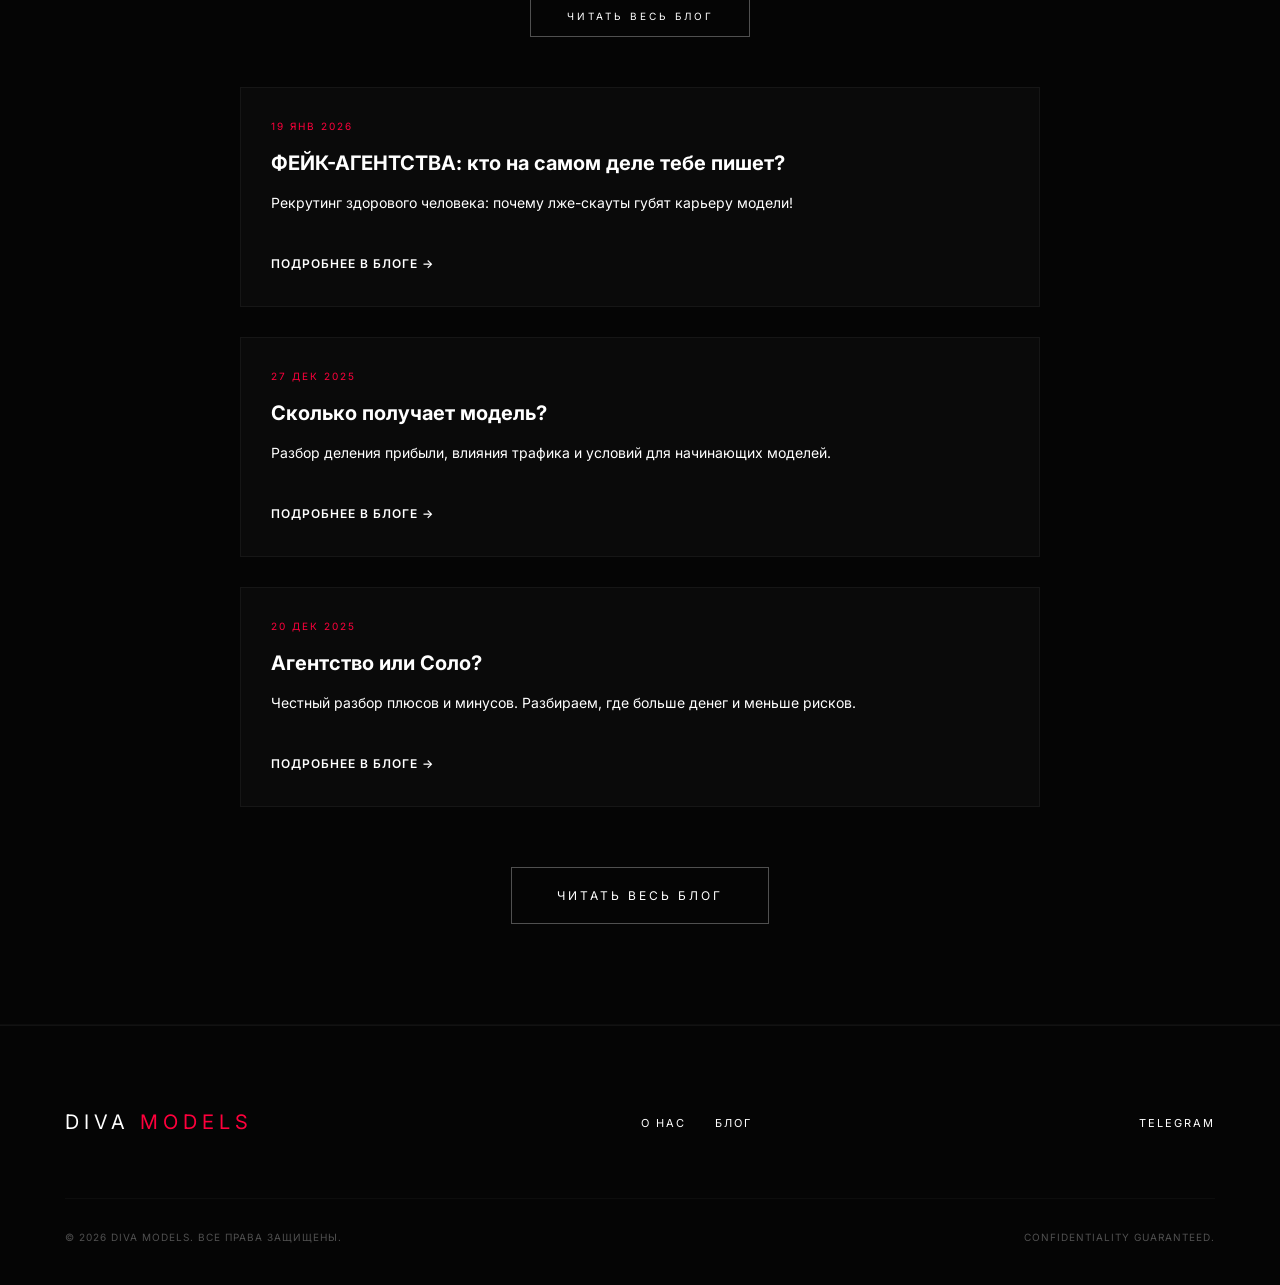
==== commit 1a726887: "Update index.html" ====
--- a/index.html
+++ b/index.html
@@ -217,8 +217,8 @@
             
             <nav class="main-nav" id="mainNav">
                 <a href="#about" class="lang" data-ru="О нас" data-ua="Про нас" onclick="closeMenu()">О нас</a>
-                <a href="#features" class="lang" data-ru="Преимущества" data-ua="Переваги" onclick="closeMenu()">Преимущества</a>
-                <a href="#services" class="lang" data-ru="Услуги" data-ua="Послуги" onclick="closeMenu()">Услуги</a>
+                <a href="#recruitment" class="lang" data-ru="Вакансия" data-ua="Вакансія" onclick="closeMenu()">Вакансия</a>
+                <a href="#warning" class="lang" data-ru="ВАЖНОЕ" data-ua="ВАЖЛИВО" onclick="closeMenu()">ВАЖНОЕ </a>
                 <a href="#blog" class="lang" data-ru="Блог" data-ua="Блог" onclick="closeMenu()">Блог</a>
             </nav>
 
@@ -247,10 +247,26 @@
                 <div class="label lang" data-ru="WORLDWIDE AGENCY" data-ua="ВСЕСВІТНЯ АГЕНЦІЯ">WORLDWIDE AGENCY</div>
                 <h1 class="lang" data-ru="DIVA <span class='text-red'>MODELS</span>" data-ua="DIVA <span class='text-red'>MODELS</span>">
                     DIVA <span class="text-red">MODELS</span>
-                </h1>
+                
+                      <section class="hero" id="hero">
+    <div class="container hero-content">
+        
+        <picture class="hero-image">
+            <source media="(max-width: 768px)" srcset="hero-mobile.jpg">
+            <img src="hero-desktop.jpg" alt="Diva Models Hero" style="width:100%; height:auto; border-radius: 20px; margin-bottom: 20px;">
+        </picture>
+
+        <div class="label lang" data-ru="WORLDWIDE AGENCY" ...>WORLDWIDE AGENCY</div>
+        <h1 class="lang" ...>DIVA <span class="text-red">MODELS</span></h1>
+        ...
+    </div>
+    <div class="red-glow-bg"></div>
+</section>
+
+                   </h1>
                 <p class="hero-desc lang" 
-                   data-ru="<strong>Diva Models</strong> — агентство, которое помогает моделям найти надёжное и выгодное сотрудничество с <strong>OnlyFans-агентствами</strong> по всему миру.<br><br><strong>Мы создаём надёжное и комфортное пространство для девушек, которые хотят развиваться, зарабатывать и строить карьеру в индустрии.</strong>"
-                   data-ua="<strong>Diva Models</strong> — агенція, яка допомагає моделям знайти надійну та вигідну співпрацю з <strong>OnlyFans-агенціями</strong> по всьому світу.<br><br><strong>Ми створюємо надійний та комфортний простір для дівчат, які прагнуть розвиватися, заробляти та будувати кар'єру в індустрії</strong>">
+                   data-ru="<strong>Diva Models</strong> — агентство, которое помогает моделям найти надёжное и выгодное сотрудничество с <strong>OnlyFans-агентством</strong>.<br><br><strong>Мы создаём надёжное и комфортное пространство для девушек, которые хотят развиваться, зарабатывать и строить карьеру в индустрии.</strong>"
+                   data-ua="<strong>Diva Models</strong> — агенція, яка допомагає моделям знайти надійну та вигідну співпрацю з <strong>OnlyFans-агенцією</strong>.<br><br><strong>Ми створюємо надійний та комфортний простір для дівчат, які прагнуть розвиватися, заробляти та будувати кар'єру в індустрії</strong>">
                     <strong>Diva Models</strong> — агентство, которое помогает моделям найти надёжное и выгодное сотрудничество с <strong>OnlyFans-агентствами</strong> по всему миру.
                 </p>
                 <div class="buttons">
@@ -336,6 +352,94 @@
     }
 </style>
 
+
+
+<section class="about" id="about">
+    <div class="container about-content">
+        <div class="label lang" data-ru="О НАС" data-ua="ПРО НАС">О НАС</div>
+        
+        <h2 class="section-title lang" 
+            data-ru="ВАШ УСПЕХ — <br><span class='text-red'>НАША ПРИОРИТЕТНАЯ ЦЕЛЬ</span>"
+            data-ua="ВАШ УСПІХ — <br><span class='text-red'>НАША ПРІОРИТЕТНА ЦІЛЬ</span>">
+            ВАШ УСПЕХ — <br><span class="text-red">НАША ПРИОРИТЕТНАЯ ЦЕЛЬ</span>
+        </h2>
+        
+        <p class="about-desc lang" 
+           data-ru="Агентство <strong>Diva Models</strong> основано в <strong>2021 году</strong>. За это время мы сформировали сильную команду экспертов, которая позволяет нам профессионально заниматься <strong>поиском, подготовкой и запуском моделей</strong> в работу.<br><br>На сегодняшний день Diva Models успешно трудоустроило <strong>более 500 моделей</strong>. Благодаря нашему многолетнему опыту и безупречной репутации, мы гарантируем каждой модели сотрудничество только с <strong>надежными и профессиональными партнерами</strong>, способными вывести доход на топ-уровень.<br><br>Мы заключили прямые контракты с <strong>лучшими командами Украины и Европы</strong>, которые находятся в постоянном поиске новых талантов. Наша база — это не просто список агентств, а <strong>отобранные лидеры индустрии</strong>. Это позволяет каждой модели выбирать те условия и ту команду, которые <strong>максимально соответствуют её запросам</strong>, стилю работы и карьерным целям."
+           data-ua="Агентство <strong>Diva Models</strong> засновано у <strong>2021 році</strong>. За цей час ми сформували сильну команду експертів, яка дозволяє нам професійно займатися <strong>пошуком, підготовкою та запуском моделей</strong> у роботу.<br><br>На сьогоднішній день Diva Models успішно працевлаштувало <strong>понад 500 моделей</strong>. Завдяки нашому багаторічному досвіду та бездоганній репутації, ми гарантуємо кожній моделі співпрацю тільки з <strong>надійними та професійними партнерами</strong>, здатними вивести дохід на топ-рівень.<br><br>Ми уклали прямі контракти з <strong>найкращими командами України та Європи</strong>, які знаходяться у постійному пошуку нових талантів. Наша база — це не просто список агентств, а <strong>відібрані лідери індустрії</strong>. Це дозволяє кожній моделі обирати ті умови та ту команду, які <strong>максимально відповідають її запитам</strong>, стилю роботи та кар'єрним цілям.">
+           Агентство <strong>Diva Models</strong> основано в <strong>2021 году</strong>. За это время мы сформировали сильную команду экспертов, которая позволяет нам профессионально заниматься <strong>поиском, подготовкой и запуском моделей</strong> в работу.<br><br>На сегодняшний день Diva Models успешно трудоустроило <strong>более 500 моделей</strong>. Благодаря нашему многолетнему опыту и безупречной репутации, мы гарантируем каждой модели сотрудничество только с <strong>надежными и профессиональными партнерами</strong>, способными вывести доход на топ-уровень.<br><br>Мы заключили прямые контракты с <strong>лучшими командами Украины и Европы</strong>, которые находятся в постоянном поиске новых талантов. Наша база — это не просто список агентств, а <strong>отобранные лидеры индустрии</strong>. Это позволяет каждой модели выбирать те условия и ту команду, которые <strong>максимально соответствуют её запросам</strong>, стилю работы и карьерным целям.
+        </p>
+
+        <div class="about-stats">
+            <div class="stat-item">
+                <span class="stat-number animated-counter" data-target="2021" data-start="2000" data-suffix="">2000</span>
+                <span class="stat-text lang" data-ru="Год основания" data-ua="Рік заснування">Год основания</span>
+            </div>
+            <div class="stat-sep"></div>
+            <div class="stat-item">
+                <span class="stat-number animated-counter" data-target="500" data-start="0" data-suffix="+">0</span>
+                <span class="stat-text lang" data-ru="Успешных моделей" data-ua="Успішних моделей">Успешных моделей</span>
+            </div>
+        </div>
+
+        <div class="benefits-cta">
+            <div class="double-buttons">
+                <a href="https://t.me/divareviewsss" class="btn-primary lang" data-ru="Наши кейсы" data-ua="Наші кейси" target="_blank">Наши кейсы</a>        
+            </div>
+        </div>
+    </div>
+</section>
+
+<!-- Скрипт для плавной анимации цифр при скролле -->
+<script>
+    document.addEventListener("DOMContentLoaded", () => {
+        const counters = document.querySelectorAll('.animated-counter');
+        
+        const observer = new IntersectionObserver((entries, observer) => {
+            entries.forEach(entry => {
+                if (entry.isIntersecting) {
+                    const el = entry.target;
+                    const target = parseInt(el.getAttribute('data-target'));
+                    const start = parseInt(el.getAttribute('data-start')) || 0;
+                    const suffix = el.getAttribute('data-suffix') || '';
+                    
+                    // Время анимации (2500 мс = 2.5 секунды)
+                    const duration = 2500; 
+                    let startTime = null;
+                    
+                    const updateCount = (timestamp) => {
+                        if (!startTime) startTime = timestamp;
+                        const progress = timestamp - startTime;
+                        
+                        // Вычисляем текущее значение
+                        const current = start + (target - start) * (progress / duration);
+                        
+                        if (progress < duration) {
+                            el.innerText = Math.floor(current) + suffix;
+                            requestAnimationFrame(updateCount);
+                        } else {
+                            // Строго фиксируем финальное значение
+                            el.innerText = target + suffix;
+                        }
+                    };
+                    
+                    requestAnimationFrame(updateCount);
+                    observer.unobserve(el); // Анимация проиграется только 1 раз
+                }
+            });
+        }, { threshold: 0.5 }); // Сработает, когда блок появится на 50%
+
+        counters.forEach(counter => observer.observe(counter));
+    });
+</script>
+
+
+
+
+
+
+
+
 <section class="recruitment-section" id="recruitment">
     <div class="container">
         <div class="recruitment-box">
@@ -350,8 +454,8 @@
             </h2>
 
             <p class="lang"
-               data-ru="Уважаемые модели, рады сообщить, что сегодня 22.06.2026 мы открыли набор в 7 топ-агентств Украины и несколько агентств из Польши и Германии. Станьте частью профессиональной команды, которая гарантирует вам стабильный и высокий доход. Заработок моделей стартует от <b style='color:#fff;'>2 000$</b>, и верхнего предела просто не существует."
-               data-ua="Шановні моделі, раді повідомити, що сьогодні ми відкрили набір до 7 топ-агентств України та кількох агентств із Польщі та Німеччини. Станьте частиною професійної команди, яка гарантує вам стабільний та високий дохід. Заробіток моделей стартує від <b style='color:#fff;'>2 000$</b>, і верхньої межі просто не існує."
+               data-ru="Уважаемые модели, рады сообщить, что сегодня 22.06.2026 мы открыли набор в 10 топ-агентств Украины и несколько агентств из Польши и Германии. Станьте частью профессиональной команды, которая гарантирует вам стабильный и высокий доход. Заработок моделей стартует от <b style='color:#fff;'>2 000$</b>, и верхнего предела просто не существует."
+               data-ua="Шановні моделі, раді повідомити, що сьогодні ми відкрили набір до 10 топ-агентств України та кількох агентств із Польщі та Німеччини. Станьте частиною професійної команди, яка гарантує вам стабільний та високий дохід. Заробіток моделей стартує від <b style='color:#fff;'>2 000$</b>, і верхньої межі просто не існує."
                style="color: #e0e0e0; font-size: 16px; line-height: 1.8; margin-bottom: 30px;">
                Уважаемые модели, рады сообщить, что сегодня мы открыли набор в 7 топ-агентств Украины и несколько агентств из Польши и Германии. Станьте частью профессиональной команды, которая гарантирует вам стабильный и высокий доход. Средний заработок моделей стартует от <b style="color:#fff;">2 000$</b>, и верхнего предела просто не существует.
             </p>
@@ -400,18 +504,23 @@
                     <div class="req-title lang" data-ru="Рабочая дисциплина" data-ua="Робоча дисципліна">Рабочая дисциплина</div>
                     <p class="req-text lang" data-ru="Мы ожидаем ответственного подхода: выполнение кастомов, видеозвонков и соблюдение контент-плана должно происходить вовремя и без задержек." data-ua="Ми очікуємо відповідального підходу: виконання кастомів, відеодзвінків та дотримання контент-плану має відбуватися вчасно та без затримок.">Мы ожидаем ответственного подхода: выполнение кастомов, видеозвонков и соблюдение контент-плана должно происходить вовремя и без задержек.</p>
                 </div>
-                <div class="req-item">
+               
+
+
+             <div class="req-item">
                     <span class="req-icon">✅</span>
                     <div class="req-title lang" data-ru="Оперативность 24/7" data-ua="Оперативність 24/7">Оперативность 24/7</div>
-                    <p class="req-text lang" data-ru="Гарантируем быструю обратную связь и поддержку. Наши менеджеры всегда на рабочем месте и не пропадают со связи неделями." data-ua="Гарантуємо швидкий зворотний зв'язок та підтримку. Наші менеджери завжди на робочому місці та не зникають зі зв'язку тижнями.">Гарантируем быструю обратную связь и поддержку. Наши менеджеры всегда на рабочем месте и не пропадают со связи неделями.</p>
-                </div>
-              <div class="req-item">
+                    <p class="req-text lang" data-ru="Мы предоставляем каждой модели надежную поддержку и гарантируем моментальную обратную связь. Ваш менеджер всегда вовлечен в рабочий процесс и готов проконсультировать в любой ситуации. Мы исключаем непрофессионализм: никаких длительных пауз, игнорирования или исчезновений." data-ua="Ми забезпечуємо кожній моделі надійну підтримку та гарантуємо миттєвий зворотний зв’язок. Ваш менеджер завжди бере активну участь у робочому процесі та готовий надати консультацію в будь-якій ситуації. Ми виключаємо непрофесіоналізм: жодних тривалих затримок, ігнорування чи зникнення.">Мы предоставляем каждой модели надежную поддержку и гарантируем моментальную обратную связь. Ваш менеджер всегда вовлечен в рабочий процесс и готов проконсультировать в любой ситуации. Мы исключаем непрофессионализм: никаких длительных пауз, игнорирования или исчезновений.</p>
+                </div>
+              
+
+<div class="req-item">
     <span class="req-icon">🔒</span>
     <div class="req-title lang" data-ru="Конфиденциальность" data-ua="Конфіденційність">Конфиденциальность</div>
     <p class="req-text lang" 
-       data-ru="Кейсы агентств, их тоталы и более подробная информация предоставляется менеджером <b style='color:#fff;'>DIVA MODELS</b> исключительно в личном общении с моделями." 
-       data-ua="Кейси агентств, їхні тотали та більш детальна інформація надається менеджером <b style='color:#fff;'>DIVA MODELS</b> виключно в особистому спілкуванні з моделями.">
-       Кейсы агентств, их тоталы и более подробная информация предоставляется менеджером <b style="color:#fff;">DIVA MODELS</b> исключительно в личном общении с моделями.
+       data-ru="Моделям обеспечивается полная конфиденциальность: на странице OnlyFans обязательно выставляются геоблоки, используется легенда, исключающая любые совпадения с реальной жизнью. Весь трафик направляется исключительно на западные страны, такие как США и Канада." 
+       data-ua="Моделям забезпечується повна конфіденційність: на сторінці OnlyFans обов'язково виставляються геоблоки, використовується легенда, що виключає будь-які збіги з реальним життям. Весь трафік спрямовується виключно на західні країни, такі як США та Канада.">
+       Моделям обеспечивается полная конфиденциальность: на странице OnlyFans обязательно выставляются геоблоки, используется легенда, исключающая любые совпадения с реальной жизнью. Весь трафик направляется исключительно на западные страны, такие как США и Канада.
     </p>
 </div>
             </div>
@@ -438,132 +547,241 @@
 </section>
 
 
-        <section class="about" id="about">
-            <div class="container about-content">
-                <div class="label lang" data-ru="О НАС" data-ua="ПРО НАС">О НАС</div>
-                <h2 class="section-title lang" 
-                    data-ru="ВАШ УСПЕХ — <br><span class='text-red'>НАША ПРИОРИТЕТНАЯ ЦЕЛЬ</span>"
-                    data-ua="ВАШ УСПІХ — <br><span class='text-red'>НАША ПРІОРИТЕТНА ЦІЛЬ</span>">
-                    ВАШ УСПЕХ — <br><span class="text-red">НАША ПРИОРИТЕТНАЯ ЦЕЛЬ</span>
-                </h2>
-                
-                <p class="about-desc lang" 
-                   data-ru="Сегодня с <strong>Diva Models</strong> сотрудничают более <strong>500</strong> агентств из <strong>Украины и Европы</strong>. Это позволяет нам находить <strong>индивидуальные и выгодные условия для каждой модели</strong>.<br><br>Мы <strong>более 3 лет</strong> успешно работаем и за это время выстроили сильную систему. В компании работает <strong>23 специалиста</strong>, обеспечивающих <strong>полный закрытый цикл услуг</strong> — от креатива до защиты данных."
-                   data-ua="Сьогодні з <strong>Diva Models</strong> співпрацюють понад <strong>500</strong> агенцій з <strong>України та Європи</strong>. Це дозволяє нам знаходити <strong>індивідуальні та вигідні умови для кожної моделі</strong>.<br><br>Ми <strong>понад 3 роки</strong> успішно працюємо і за цей час вибудували потужну систему. У компанії працює <strong>23 фахівці</strong>, що забезпечують <strong>повний закритий цикл послуг</strong> — від креативу до захисту даних.">
-                    Сегодня с Diva Models сотрудничают более 500 агентств...
-                </p>
-
-                <div class="about-stats">
-                    <div class="stat-item">
-                        <span class="stat-number">500+</span>
-                        <span class="stat-text lang" data-ru="Агентств-партнеров" data-ua="Агенцій-партнерів">Агентств-партнеров</span>
-                    </div>
-                    <div class="stat-sep"></div>
-                    <div class="stat-item">
-                        <span class="stat-number">700+</span>
-                        <span class="stat-text lang" data-ru="Успешных моделей" data-ua="Успішних моделей">Успешных моделей</span>
-                    </div>
-                </div>
-
-                <div class="benefits-cta">
-                    <div class="double-buttons">
-                        <a href="https://t.me/divareviewsss" class="btn-primary lang" data-ru="Наши кейсы" data-ua="Наші кейси" target="_blank">Наши кейсы</a>       
-                    </div>
-            </div>
-        </section>
-
-<section class="warning-section" style="padding: 60px 0; background-color: #050505;">
-            <div class="container">
-                <div class="warning-box" style="border-left: 4px solid #d41d3d; background: rgba(212, 29, 61, 0.05); padding: 40px; border-radius: 0 30px 30px 0;">
-                    
-                    <div style="display: flex; align-items: center; justify-content: center; gap: 15px; margin-bottom: 20px;">
-                        <span style="font-size: 25px;">⚠️</span>
-                        <h3 class="lang" 
-                            data-ru="ВАЖНОЕ ПРЕДОСТЕРЕЖЕНИЕ: РЫНОК ИЛЛЮЗИЙ" 
-                            data-ua="ВАЖЛИВЕ ПОПЕРЕДЖЕННЯ: РИНОК ІЛЮЗІЙ" 
-                            style="color: #fff; font-family: 'Syncopate', sans-serif; font-size: 20px; letter-spacing: 1px; margin: 0;">
-                            ВАЖНОЕ ПРЕДОСТЕРЕЖЕНИЕ: РЫНОК ИЛЛЮЗИЙ
-                        </h3>
-                        <span style="font-size: 25px;">⚠️</span>
-                    </div>
-
-                    <p class="lang" 
-                       data-ru="Будьте осторожны. Сегодня <b style='color: #d41d3d;'>95%</b> тех, кто предлагает вам сотрудничество под видом <b style='color: #d41d3d;'>«крупного OnlyFans агентства»</b> — это обычные посредники и <b style='color: #d41d3d;'>«черные скауты»</b>. Подробнее о них можно прочитать в нашем блоге и телеграм-канале с кейсами." 
-                       data-ua="Будьте обережні. Сьогодні <b style='color: #d41d3d;'>95%</b> тих, хто пропонує вам співпрацю під виглядом <b style='color: #d41d3d;'>«великого OnlyFans агентства»</b> — це звичайні посередники та <b style='color: #d41d3d;'>«чорні скаути»</b>. Детальніше про них можна дізнатися в нашому блозі та у Telegram-каналі, де розміщені кейси." 
-                       style="color: #e0e0e0; font-size: 15px; line-height: 1.7; margin-bottom: 15px;">
-                       Будьте осторожны. Сегодня <b style="color: #d41d3d;">95%</b> тех, кто предлагает вам сотрудничество под видом «крупного OnlyFans агентства» — это обычные посредники и «черные скауты».
-                    </p>
-
-                    <p class="lang" 
-                       data-ru="Схема проста: вам говорят: «Мы тебя берем, нужно подождать, пока подберем менеджера», а в это время вашу анкету выставляют в группы-маркеты. Вашу судьбу выставляют на аукцион: вас отдадут тому агентству, которое заплатит скауту больше денег прямо сейчас. Ему неважно, где вы будете, и вы сами не поймете, к кому попали на самом деле." 
-                       data-ua="Схема проста: вам кажуть: «Ми тебе беремо, потрібно почекати, поки підберемо менеджера», а тим часом вашу анкету виставляють у групи-маркети. Вашу долю виставляють на аукціон: вас віддадуть тому агентству, яке заплатить скауту більше грошей прямо зараз. Йому байдуже, де ви будете, і ви самі не зрозумієте, до кого насправді потрапили." 
-                       style="color: #b3b3b3; font-size: 15px; line-height: 1.7; margin-bottom: 15px;">
-                       Схема проста: вам говорят: «Мы тебя берем, нужно подождать, пока подберем менеджера», а в это время вашу анкету выставляют в группы-маркеты. Вашу судьбу выставляют на аукцион: вас отдадут тому агентству, которое заплатит скауту больше денег прямо сейчас. Ему неважно, где вы будете, и вы сами не поймете, к кому попали на самом деле.
-                    </p>
-
-                    <p class="lang" 
-                       data-ru="<b style='color: #fff;'>DIVA MODELS</b> — ваш профессиональный проводник.
-Мы никогда не прикидываемся теми, кем не являемся. Мы — рекрутинговое агентство. Наша задача — не «затащить» вас к себе, а найти для вас идеальное место работы среди проверенных агентств, которые находятся в нашей базе. Выбирайте прозрачность." 
-                       data-ua="<b style='color: #fff;'>DIVA MODELS</b> — ваш професійний порадник.
-Ми ніколи не вдаємо з себе тих, ким не є. Ми — рекрутингове агентство. Наше завдання — не «заманити» вас до себе, а знайти для вас ідеальне місце роботи серед перевірених агентств, що містяться в нашій базі. Обирайте прозорість." 
-                       style="color: #e0e0e0; font-size: 15px; line-height: 1.7; border-top: 1px solid rgba(255,255,255,0.1); padding-top: 40px; margin-bottom: 40px;">
-                       <b style="color: #fff;">DIVA MODELS</b> — ваш профессиональный проводник.
-Мы никогда не прикидываемся теми, кем не являемся. Мы — рекрутинговое агентство. Наша задача — не «затащить» вас к себе, а найти для вас идеальное место работы среди проверенных агентств, которые находятся в нашей базе. Выбирайте прозрачность.
-                    </p>
-
-<div class="benefits-cta" style="margin-top: 25px; text-align: left;">
+
+<style>
+    .totals-section { 
+        padding: 80px 0; 
+        background-color: #050505; 
+    }
+    
+    .totals-grid { 
+        display: grid; 
+        grid-template-columns: repeat(auto-fit, minmax(300px, 1fr)); 
+        gap: 30px; 
+        margin-top: 40px; 
+    }
+    
+    .total-card { 
+        background: rgba(255, 255, 255, 0.02); 
+        border: 1px solid rgba(255, 255, 255, 0.05); 
+        border-radius: 20px; 
+        padding: 20px; 
+        transition: 0.3s;
+    }
+    
+    .total-card:hover {
+        border-color: rgba(212, 29, 61, 0.3);
+        background: rgba(212, 29, 61, 0.02);
+        transform: translateY(-5px);
+    }
+    
+    /* Контейнер: overflow: hidden скрывает картинку, которая уехала вбок */
+    .total-img-wrapper { 
+        position: relative; 
+        width: 100%; 
+        aspect-ratio: 4/5; 
+        border-radius: 12px; 
+        overflow: hidden; 
+        background: #111;
+        box-shadow: 0 10px 20px rgba(0,0,0,0.5);
+    }
+    
+    .total-img-wrapper img { 
+        position: absolute; 
+        top: 0; 
+        left: 0; 
+        width: 100%; 
+        height: 100%; 
+        object-fit: cover; 
+        border-radius: 12px;
+    }
+    
+    /* === АНИМАЦИЯ ПЕРЕЛИСТЫВАНИЯ (СИНХРОННО) === */
+    .slide-front { 
+        animation: swipeFront 6s ease-in-out infinite; 
+    }
+    
+    .slide-back { 
+        transform: translateX(100%); /* Прячем вторую картинку справа */
+        animation: swipeBack 6s ease-in-out infinite; 
+    }
+    
+    @keyframes swipeFront {
+        0%, 35% { transform: translateX(0); }
+        45%, 85% { transform: translateX(-100%); }
+        95%, 100% { transform: translateX(0); }
+    }
+    
+    @keyframes swipeBack {
+        0%, 35% { transform: translateX(100%); }
+        45%, 85% { transform: translateX(0); }
+        95%, 100% { transform: translateX(100%); }
+    }
+    
+    .total-info { 
+        padding-top: 20px; 
+        text-align: center; 
+    }
+    
+    .total-title { 
+        color: #fff; 
+        font-weight: 700; 
+        font-size: 16px; 
+        margin-bottom: 5px; 
+        font-family: 'Montserrat', sans-serif; 
+    }
+    
+    .total-subtitle { 
+        color: #d41d3d; 
+        font-size: 14px; 
+        font-weight: 600;
+    }
+</style>
+
+<section class="totals-section" id="totals">
+    <div class="container">
+        <div class="label lang" data-ru="ПРИМЕРЫ РАБОТЫ АГЕНТСТВА" data-ua="ПРИКЛАДИ РОБОТИ АГЕНТСТВА">ПРИМЕРЫ РАБОТЫ АГЕНТСТВА</div>
+        
+        <h2 class="section-title lang" 
+            data-ru="РЕЗУЛЬТАТЫ И <span class='text-red'>ТОТАЛЫ АГЕНТСТВ</span>"
+            data-ua="РЕЗУЛЬТАТИ ТА <span class='text-red'>ТОТАЛИ АГЕНТСТВ</span>">
+            РЕЗУЛЬТАТЫ И <span class="text-red">ТОТАЛЫ АГЕНТСТВ</span>
+        </h2>
+        
+        <p class="lang" style="color: #ffffff; font-size: 18px; margin: 0 auto 30px auto; max-width: 900px; text-align: center;"
+           data-ru="Реальные цифры говорят громче любых слов. Оцените доходы, которых достигают модели благодаря правильному выбору агентства, качественному продвижению и профессиональному трафике. Ниже представлены кейсы от 3 разных агентств — в каждом блоке показаны результаты одной модели с двух её рабочих страниц."
+           data-ua="Реальні цифри говорять голосніше за будь-які слова. Оцініть доходи, яких досягають моделі завдяки правильному вибору агентства, якісному просуванню та професійному трафіку. Нижче наведено кейси від 3 різних агентств — у кожному блоці показано результати однієї моделі з двох її робочих сторінок.">
+           Реальные цифры говорят громче любых слов. Оцените доходы, которых достигают модели благодаря правильному выбору агентства, качественному продвижению и профессиональному трафике. Ниже представлены кейсы от 3 разных агентств — в каждом блоке показаны результаты одной модели с двух её рабочих страниц.
+        </p>
+
+        <div class="totals-grid">
+            
+            <div class="total-card">
+                <div class="total-img-wrapper">
+                    <img src="total1-b.jpg" alt="Тотал 2" class="slide-back">
+                    <img src="total1-a.jpg" alt="Тотал 1" class="slide-front">
+                </div>
+                <div class="total-info">
+                    <div class="total-title lang" data-ru="Эксклюзивный контракт" data-ua="Ексклюзивний контракт">Эксклюзивный контракт</div>
+                    <div class="total-subtitle lang" data-ru="Рекордные выплаты" data-ua="Рекордні виплати">Стабильный рост</div>
+                </div>
+            </div>
+
+            <div class="total-card">
+                <div class="total-img-wrapper">
+                    <img src="total2-b.jpg" alt="Тотал 4" class="slide-back">
+                    <img src="total2-a.jpg" alt="Тотал 3" class="slide-front">
+                </div>
+                <div class="total-info">
+                    <div class="total-title lang" data-ru="Топ-агентство Украины" data-ua="Топ-агентство України">Топ-агентство Украины</div>
+                    <div class="total-subtitle lang" data-ru="Мощный трафик" data-ua="Потужний трафік">Мощный трафик</div>
+                </div>
+            </div>
+
+            <div class="total-card">
+                <div class="total-img-wrapper">
+                    <img src="total3-b.jpg" alt="Тотал 6" class="slide-back">
+                    <img src="total3-a.jpg" alt="Тотал 5" class="slide-front">
+                </div>
+                <div class="total-info">
+                    <div class="total-title lang" data-ru="Европейский менеджмент" data-ua="Європейський менеджмент">Европейский менеджмент</div>
+                    <div class="total-subtitle lang" data-ru="Индивидуальные условия" data-ua="Індивідуальні умови">Индивидуальные условия</div>
+                </div>
+            </div>
+
+        </div>
+
+        <p class="lang" style="color: #b3b3b3; font-size: 18px; margin: 40px auto 0 auto; max-width: 900px; text-align: center; line-height: 1.6;"
+           data-ru="Это лишь малая часть кейсов, и здесь представлены результаты всего 3 агентств. На самом деле партнерских команд намного больше, а их результаты — масштабнее. Мы гарантируем, что сможем подобрать идеальный вариант и сделать так, чтобы каждой модели было абсолютно комфортно, безопасно и выгодно работать со своей командой."
+           data-ua="Це лише мала частина кейсів, і тут представлені результати всього 3 агентств. Насправді партнерських команд набагато більше, а їхні результати — масштабніші. Ми гарантуємо, що зможемо підібрати ідеальний варіант і зробити так, щоб кожній моделі було абсолютно комфортно, безпечно та вигідно працювати зі своєю командою.">
+           Это лишь малая часть кейсов, и здесь представлены результаты всего 3 агентств. На самом деле партнерских команд намного больше, а их результаты — масштабнее. Мы гарантируем, что сможем подобрать идеальный вариант и сделать так, чтобы каждой модели было абсолютно комфортно, безопасно и выгодно работать со своей командой.
+        </p>
+
+    </div>
+</section>
+     
+
+        
+
+<div class="warning-box" id="warning" style="background: rgba(20, 10, 10, 0.4); border: 1px solid rgba(212, 29, 61, 0.2); border-radius: 15px; padding: 35px; margin: 40px auto 0 auto; max-width: 1100px; box-sizing: border-box;">
+    
+    <!-- Оформление в стиле "Горячая новость" (ВЫРОВНЕНО ПО ЦЕНТРУ) -->
+    <div class="label lang" data-ru="ВАЖНОЕ ПРЕДОСТЕРЕЖЕНИЕ" data-ua="ВАЖЛИВЕ ЗАСТЕРЕЖЕННЯ" style="color: #d41d3d; font-size: 12px; font-weight: 700; letter-spacing: 2px; margin-bottom: 15px; display: block; text-align: center;">ВАЖНОЕ ПРЕДОСТЕРЕЖЕНИЕ</div>
+            
+    <h3 class="section-title lang" 
+        data-ru="⚠️ РЫНОК <span class='text-red'>ИЛЛЮЗИЙ</span> ⚠️" 
+        data-ua="⚠️ РИНОК <span class='text-red'>ІЛЮЗІЙ</span> ⚠️"
+        style="font-family: 'Syncopate', sans-serif; font-size: 28px; margin-top: 0; margin-bottom: 25px; line-height: 1.3; color: #fff; border-bottom: 1px solid rgba(255,255,255,0.05); padding-bottom: 20px; text-align: center;">
+        РЫНОК <span class="text-red">ИЛЛЮЗИЙ</span> ⚠️
+    </h3>
+
+    <!-- Первый абзац: Статистика скаутов -->
+    <p class="lang" 
+       data-ru="Будьте осторожны. Сегодня <b style='color: #d41d3d;'>95%</b> тех, кто пишет вам в личные сообщения под видом <b style='color: #d41d3d;'>«крупного OnlyFans-агентства»</b>, — это обычные посредники и недобросовестные скауты. Подробнее о схемах их работы мы рассказываем в нашем блоге и Telegram-канале." 
+       data-ua="Будьте обережні. Сьогодні <b style='color: #d41d3d;'>95%</b> тих, хто пише вам у особисті повідомлення під виглядом <b style='color: #d41d3d;'>«великого OnlyFans-агентства»</b>, — це звичайні посередники та недобросовісні скаути. Детальніше про схеми їхньої роботи мы розповідаємо в нашому блозі та Telegram-каналі." 
+       style="color: #e0e0e0; font-size: 15px; line-height: 1.7; margin-bottom: 20px;">
+       Будьте осторожны. Сегодня <b style="color: #d41d3d;">95%</b> тех, кто пишет вам в личные сообщения под видом «крупного OnlyFans-агентства», — это обычные посредники и недобросовестные скауты. Подробнее о схемах их работы мы рассказываем в нашем блоге и Telegram-канале.
+    </p>
+
+    <!-- Подзаголовок 1: Как устроен рынок -->
+    <h4 class="lang" 
+        data-ru="Как устроен реальный рынок?" 
+        data-ua="Як влаштований реальний ринок?" 
+        style="color: #fff; font-size: 16px; margin-top: 25px; margin-bottom: 10px; font-weight: 700;">
+        Как устроен реальный рынок?
+    </h4>
+    
+    <p class="lang" 
+       data-ru="Важно понимать: топовые агентства предпочитают пользоваться услугами <b>профессиональных рекрутинговых компаний</b>. Им банально невыгодно содержать собственный большой HR-отдел ради поиска одной модели раз в несколько месяцев." 
+       data-ua="Важливо розуміти: топові агентства воліють користуватися послугами <b>професійних рекрутингових компаній</b>. Їм банально невигідно утримувати власний великий HR-відділ заради пошуку однієї моделі раз на кілька місяців." 
+       style="color: #b3b3b3; font-size: 15px; line-height: 1.7; margin-bottom: 20px;">
+       Важно понимать: топовые агентства предпочитают пользоваться услугами профессиональных рекрутинговых компаний. Им банально невыгодно содержать собственный большой HR-отдел ради поиска одной модели раз в несколько месяцев.
+    </p>
+
+    <!-- Подзаголовок 2: Как обманывают новичков -->
+    <h4 class="lang" 
+        data-ru="Как обманывают моделей:" 
+        data-ua="Як обманюють моделей:" 
+        style="color: #d41d3d; font-size: 16px; margin-top: 25px; margin-bottom: 10px; font-weight: 700;">
+        Как обманывают моделей:
+    </h4>
+
+    <p class="lang" 
+       data-ru="Схема <b>«черных скаутов»</b> проста. Вам говорят: <i>«Мы готовы с тобой работать, но нужно подождать пару дней, пока мы выделим менеджера»</i>." 
+       data-ua="Схема <b>«чорних скаутів»</b> проста. Вам кажуть: <i>«Ми готові з тобою працювати, але потрібно почекати пару днів, поки ми виділимо менеджера»</i>." 
+       style="color: #b3b3b3; font-size: 15px; line-height: 1.7; margin-bottom: 10px;">
+       Схема «черных скаутов» проста. Вам говорят: «Мы готовы с тобой работать, но нужно подождать пару дней, пока мы выделим менеджера».
+    </p>
+
+    <p class="lang" 
+       data-ru="На самом деле в этот момент вашу анкету <b>«сливают» в теневые Telegram-маркеты</b>. Вашу судьбу буквально выставляют на аукцион — вас отдадут тому, кто заплатит скауту больше денег прямо здесь и сейчас. Такому посреднику абсолютно неважно, в какие условия вы попадете, какой там будет трафик и уровень безопасности. В итоге вы даже не поймете, к кому в руки попали ваши данные и контент." 
+       data-ua="Насправді в цей момент вашу анкету <b>«зливають» у тіньові Telegram-маркети</b>. Вашу долю буквально виставляють на аукціон — вас віддадуть тому, хто заплатить скауту більше грошей прямо тут і зараз. Такому посереднику абсолютно байдуже, в які умови ви потрапите, який там буде трафік і рівень безпеки. У результаті ви навіть не зрозумієте, до чиїх рук потрапили ваші дані та контент." 
+       style="color: #b3b3b3; font-size: 15px; line-height: 1.7; margin-bottom: 25px;">
+       На самом деле в этот момент вашу анкету «сливают» в теневые Telegram-маркеты. Вашу судьбу буквально выставляют на аукцион — вас отдадут тому, кто заплатит скауту больше денег прямо здесь и сейчас. Такому посреднику абсолютно неважно, в какие условия вы попадете, какой там будет трафик и уровень безопасности. В итоге вы даже не поймете, к кому в руки попали ваши данные и контент.
+    </p>
+
+    <!-- Финальный блок: Решение от Diva Models -->
+    <p class="lang" 
+       data-ru="Работая с <b style='color: #fff;'>DIVA MODELS</b>, вы защищаете себя от подобных рисков. Мы никогда не прикидываемся теми, кем не являемся. Мы — официальное рекрутинговое агентство. Наша задача — не «затащить» вас к себе любой ценой, а работать открыто, подобрать идеальное и проверенное агентство из нашей базы под ваши запросы и взять на себя полную ответственность за вашу безопасность. Выбирайте прозрачность." 
+       data-ua="Працюючи з <b style='color: #fff;'>DIVA MODELS</b>, ви захищаєте себе від подібних ризиків. Ми ніколи не вдаємо з себе тих, ким не є. Ми — офіційне рекрутингове агентство. Наше завдання — не «заманити» вас до себе будь-якою ціною, а працювати відкрито, підібрати ідеальне та перевірене агентство з нашої бази під ваші запити та взяти на себе повну відповідальність за вашу безпеку. Обирайте прозорість." 
+       style="color: #e0e0e0; font-size: 15px; line-height: 1.7; border-top: 1px solid rgba(255,255,255,0.1); padding-top: 25px; margin-bottom: 25px;">
+       Работая с <b style="color: #fff;">DIVA MODELS</b>, вы защищаете себя от подобных рисков. Мы никогда не прикидываемся теми, кем не являемся. Мы — рекрутинговое агентство. Наша задача — не «затащить» вас к себе, а найти для вас идеальное место работы среди проверенных агентств, которые находятся в нашей базе. Выбирайте прозрачность.
+    </p>
+
+    <!-- Кнопка перехода в блог -->
+    <div class="benefits-cta" style="text-align: left;">
         <div class="double-buttons">
             <a href="article5.html" class="btn-primary lang" data-ru="Читать статью в блоге" data-ua="Прочитати статтю в блозі">Читать статью в блоге</a>       
         </div>
     </div>
 
-                </div>
-            </div>
-        </section>
-
-        <section class="features" id="features">
-            <div class="container">
-                <div class="label lang" data-ru="ПРЕИМУЩЕСТВА" data-ua="ПЕРЕВАГИ">ПРЕИМУЩЕСТВА</div>
-                <h2 class="section-title lang" 
-                    data-ru="ПОЧЕМУ ВЫБИРАЮТ <br><span class='text-red'>ИМЕННО НАС</span>"
-                    data-ua="ЧОМУ ОБИРАЮТЬ <br><span class='text-red'>САМЕ НАС</span>">
-                    ПОЧЕМУ ВЫБИРАЮТ <br><span class="text-red">ИМЕННО НАС</span>
-                </h2>
-
-                <div class="features-grid">
-                    <div class="feature-card">
-                        <div class="card-line"></div>
-                        <h3 class="lang" data-ru="Полный подбор" data-ua="Повний підбір">Полный подбор</h3>
-                        <p class="lang" data-ru="Мы берём на себя весь процесс поиска и подбора агентства — тебе остаётся только выбрать условия." data-ua="Ми беремо на себе весь процес пошуку та підбору агенції — тобі залишається лише обрати умови.">Мы берём на себя весь процесс поиска...</p>
-                    </div>
-                    <div class="feature-card">
-                        <div class="card-line"></div>
-                        <h3 class="lang" data-ru="500+ Партнёров" data-ua="500+ Партнерів">500+ Партнёров</h3>
-                        <p class="lang" data-ru="С нами сотрудничают агентства из Украины и других стран, подбираем условия для любого типажа." data-ua="З нами співпрацюють агенції з України та інших країн, підбираємо умови для будь-якого типажу.">С нами сотрудничают агентства...</p>
-                    </div>
-                    <div class="feature-card">
-                        <div class="card-line"></div>
-                        <h3 class="lang" data-ru="700+ Моделей" data-ua="700+ Моделей">700+ Моделей</h3>
-                        <p class="lang" data-ru="Наш опыт подтверждён реальными результатами — модели уже начали зарабатывать, показывают стабильный рост." data-ua="Наш досвід підтверджений реальними результатами — моделі вже почали заробляти, демонструють стабільне зростання.">Наш опыт подтверждён реальными результатами...</p>
-                    </div>
-                    <div class="feature-card">
-                        <div class="card-line"></div>
-                        <h3 class="lang" data-ru="Поддержка" data-ua="Підтримка">Поддержка</h3>
-                        <p class="lang" data-ru="Мы всегда остаёмся на связи и помогаем решать любые вопросы." data-ua="Ми завжди залишаємося на зв'язку та допомагаємо вирішувати будь-які питання.">Мы всегда остаёмся на связи...</p>
-                    </div>
-                    <div class="feature-card">
-                        <div class="card-line"></div>
-                        <h3 class="lang" data-ru="Безопасность" data-ua="Безпека">Безопасность</h3>
-                        <p class="lang" data-ru="Diva Models — гарант того, что ты попадешь в проверенное агентство, а не в скам." data-ua="Diva Models — гарант того, що ти потрапиш до перевіреної агенції, а не до скаму.">Diva Models — гарант безопасности...</p>
-                    </div>
-                    <div class="feature-card">
-                        <div class="card-line"></div>
-                        <h3 class="lang" data-ru="Отзывы" data-ua="Відгуки">Отзывы</h3>
-                        <p class="lang" data-ru="Ты можешь ознакомиться с реальными отзывами девушек." data-ua="Ти можеш ознайомитись із реальними відгуками дівчат.">Ты можешь ознакомиться с реальными отзывами...</p>
-                    </div>
-                </div>
-            </div>
-        </section>
+</div>
+
+
+
+</div>
+
+       
 
         <section class="steps" id="steps">
             <div class="container">
@@ -581,28 +799,28 @@
                         <div class="step-circle">1</div>
                         <div class="step-info">
                             <h3 class="lang" data-ru="Собеседование" data-ua="Співбесіда">Собеседование</h3>
-                            <p class="lang" data-ru="Оформляем анкету, чтобы понять твои цели, типаж и условия." data-ua="Оформляємо анкету, щоб зрозуміти твої цілі, типаж та умови.">Оформляем анкету...</p>
+                            <p class="lang" data-ru="Никакого стресса. Мы детально обсуждаем твои финансовые цели, допустимые форматы работы (табу) и сильные стороны, чтобы составить идеальное резюме." data-ua="Жодного стресу. Ми детально обговорюємо твої фінансові цілі, прийнятні формати роботи (табу) та сильні сторони, щоб скласти ідеальне резюме.">Собеседование...</p>
                         </div>
                     </div>
                     <div class="step-item">
                         <div class="step-circle">2</div>
                         <div class="step-info">
-                            <h3 class="lang" data-ru="Подбор" data-ua="Підбір">Подбор</h3>
-                            <p class="lang" data-ru="Мы находим и проверяем лучшие варианты агентств под твой запрос." data-ua="Ми знаходимо та перевіряємо найкращі варіанти агенцій під твій запит.">Мы находим лучшие варианты...</p>
+                            <h3 class="lang" data-ru="Персональный подбор" data-ua="Індивідуальний підбір">Персональный подбор</h3>
+                            <p class="lang" data-ru="Берем поиск на себя. Проверяем партнеров и отбираем самые выгодные контракты из нашей закрытой базы." data-ua="Ми беремо пошук на себе. Перевіряємо партнерів і відбираємо найвигідніші контракти з нашої закритої бази">Персональный подбор</p>
                         </div>
                     </div>
                     <div class="step-item">
                         <div class="step-circle">3</div>
                         <div class="step-info">
-                            <h3 class="lang" data-ru="Выбор" data-ua="Вибір">Выбор</h3>
-                            <p class="lang" data-ru="Ты выбираешь условия, подходящие твоему графику и формату." data-ua="Ти обираєш умови, що підходять твоєму графіку та формату.">Ты выбираешь условия...</p>
+                            <h3 class="lang" data-ru="Выбор условий" data-ua="Вибір умов">Выбор условий</h3>
+                            <p class="lang" data-ru="Мы не навязываем решения. Ты получаешь несколько проверенных вариантов и сама выбираешь команду с лучшим процентом и удобным графиком." data-ua="Ми не нав'язуємо рішення. Ти отримуєш кілька перевірених варіантів і сама обираєш команду з найкращим відсотком та зручним графіком.">Ты выбираешь условия...</p>
                         </div>
                     </div>
                     <div class="step-item">
                         <div class="step-circle">4</div>
                         <div class="step-info">
-                            <h3 class="lang" data-ru="Старт" data-ua="Старт">Старт</h3>
-                            <p class="lang" data-ru="Начинаешь работать с поддержкой Diva Models." data-ua="Починаєш працювати з підтримкою Diva Models.">Начинаешь работать...</p>
+                            <h3 class="lang" data-ru="Запуск и поддержка" data-ua="Запуск та підтримка">Запуск и поддержка</h3>
+                            <p class="lang" data-ru="Ты начинаешь работу, а мы остаемся твоим личным саппортом. Diva Models сопровождает тебя на протяжении всей карьеры, помогая решать любые вопросы." data-ua="Ти починаєш працювати, а ми залишаємося твоїм особистим підтримкою. Diva Models супроводжує тебе протягом усієї кар’єри, допомагаючи вирішувати будь-які питання.">Начинаешь работать...</p>
                         </div>
                     </div>
                 </div>
@@ -613,65 +831,9 @@
             </div>
         </section>
 
-        <section class="services" id="services">
-            <div class="container">
-                <div class="label lang" data-ru="УСЛУГИ ONLYFANS-АГЕНТСТВА" data-ua="ПОСЛУГИ ONLYFANS-АГЕНЦІЇ">УСЛУГИ ONLYFANS-АГЕНТСТВА</div>
-                <h2 class="section-title lang" 
-                    data-ru="ПОЛНЫЙ ЦИКЛ <span class='text-red'>MANAGEMENT</span>"
-                    data-ua="ПОВНИЙ ЦИКЛ <span class='text-red'>MANAGEMENT</span>">
-                    ПОЛНЫЙ ЦИКЛ <span class="text-red">MANAGEMENT</span>
-                </h2>
-
-                <div class="services-list">
-                    <div class="service-item">
-                        <div class="service-header"><span class="service-dot"></span><h3 class="lang" data-ru="💬 Чаттинг 24/7" data-ua="💬 Чаттинг 24/7">Чаттинг 24/7</h3></div>
-                        <p class="lang" data-ru="Команда профессиональных чаттеров работает круглосуточно, не упуская ни одного фаната. Используем скрипты продаж, повышаем LTV подписчика и максимизируем прибыль с каждой переписки." data-ua="Команда професійних чаттерів працює цілодобово, не пропускаючи жодного фаната. Використовуємо скрипти продажів, підвищуємо LTV підписника і максимізуємо прибуток з кожного листування.">Команда профессиональных чаттеров...</p>
-                    </div>
-                    <div class="service-item">
-                        <div class="service-header"><span class="service-dot"></span><h3 class="lang" data-ru="📝 Контент-стратегия" data-ua="📝Контент-стратегія">Контент-стратегия</h3></div>
-                        <p class="lang" data-ru="Больше не нужно гадать, что снимать. Агентство дает готовые контент-планы, сценарии для видео и идеи для фото. Помогаем создать продающий визуал и привлекательный образ." data-ua="Більше не потрібно гадати, що знімати. Агентство надає готові контент-плани, сценарії для відео та ідеї для фото. Допомагаємо створити візуал, що продає, та привабливий образ.">Планирование публикаций...</p>
-                    </div>
-                    <div class="service-item">
-                        <div class="service-header"><span class="service-dot"></span><h3 class="lang" data-ru="⚙️Управление аккаунтом" data-ua="⚙️Управління акаунтом"> ⚙️Управление аккаунтом</h3></div>
-                        <p class="lang" data-ru="Агентство берет рутину на себя: ежедневный постинг, работа с лентой, настройка PPV и расценок. Ведем глубокую аналитику аккаунта для постоянного роста вашего дохода." data-ua="Агентство бере на себе рутину: щоденний постинг, робота зі стрічкою, налаштування PPV і розцінок. Проводимо глибоку аналітику акаунта для постійного зростання вашого доходу.">Ведение профиля...</p>
-                    </div>
-                    <div class="service-item">
-                        <div class="service-header"><span class="service-dot"></span><h3 class="lang" data-ru="🚀 Маркетинг" data-ua="🚀 Маркетинг">Маркетинг</h3></div>
-                        <p class="lang" data-ru="Гарантирует непрерывный поток новых фанатов. Полностью оплачиваем рекламный бюджет и закупку трафика из проверенных источников. Обеспечиваем стабильный рост вашей аудитории за счет собственных инвестиций." data-ua="Гарантує безперервний потік нових фанатів. Повністю оплачуємо рекламний бюджет і закупівлю трафіку з перевірених джерел. Забезпечуємо стабільне зростання вашої аудиторії за рахунок власних інвестицій.">Shoutouts, реклама, TikTok...</p>
-                    </div>
-                </div>
-            </div>
-        </section>
-
-        <section class="benefits" id="benefits">
-            <div class="container">
-                <div class="label lang" data-ru="ДЛЯ МОДЕЛЕЙ" data-ua="ДЛЯ МОДЕЛЕЙ">ДЛЯ МОДЕЛЕЙ</div>
-                <h2 class="section-title lang" 
-                    data-ru="ПРЕИМУЩЕСТВА <br>РАБОТЫ <span class='text-red'>С АГЕНТСТВОМ</span>"
-                    data-ua="ПЕРЕВАГИ <br>РОБОТИ <span class='text-red'>З АГЕНТСТВОМ</span>">
-                    ПРЕИМУЩЕСТВА <br>РАБОТЫ <span class="text-red">С АГЕНТСТВОМ</span>
-                </h2>
-
-                <div class="benefits-container">
-                    <div class="benefit-row">
-                        <div class="benefit-detail lang" data-ru="💰 Честные выплаты: Ваш чистый доход составляет от 20% до 30% от оборота. Агентство берет на себя все расходы на трафик и команду, обеспечивая вам прибыль <span class='text-red'>без вложений и скрытых комиссий.</span>" data-ua="💰 Чесні виплати: Ваш чистий дохід становить від 20% до 30% від обороту. Агенція бере на себе всі витрати на трафік і команду, забезпечуючи вам прибуток <span class='text-red'>без вкладень і прихованих комісій.</span>">Доход модели от <span class="text-red">20% до 30%</span></div>
-                    </div>
-              
-                    <div class="benefit-row">
-                      <div class="benefit-detail lang" data-ru="👥 Личная команда: Вы не одна. За вами закреплен персональный штат сотрудников: контент-менеджер, сценарист и Тим-лид, которые работают над развитием именно вашего профиля 24/7." data-ua="👥 Особиста команда: Ви не одна. За вами закріплений персональний штат співробітників: контент-менеджер, сценарист і Тім-лід, які працюють над розвитком саме вашого профілю 24/7.">👥 Личная команда</div>
-                    </div>
-                    <div class="benefit-row">
-                        <div class="benefit-detail lang" data-ru="🔒 Конфиденциальность: Ваша безопасность — приоритет агентства. Гарантирует полную анонимность и настройку геоблока (скрывают профиль от знакомых и вашей страны)." data-ua="🔒 Конфіденційність: Ваша безпека — пріоритет агентства. Гарантує повну анонімність і налаштування геоблоку (приховують профіль від знайомих і вашої країни)">🔒 Конфиденциальность</div>
-                    </div>
-                </div>
-
-                <div class="benefits-cta">
-                    <div class="double-buttons">
-                        <a href="https://t.me/diva_modelss" class="btn-primary lang" data-ru="Связаться" data-ua="Зв'язатися" target="_blank">Связаться</a>       
-                    </div>
-                </div>
-            </div>
-        </section>
+      
+
+      
 
         <section class="blog" id="blog" style="padding: 100px 0;">
             <div class="container">
@@ -722,7 +884,7 @@
                 <div class="footer-logo">DIVA <span>MODELS</span></div>
                 <div class="footer-nav">
                     <a href="#about" class="lang" data-ru="О нас" data-ua="Про нас">О нас</a>
-                    <a href="#services" class="lang" data-ru="Услуги" data-ua="Послуги">Услуги</a>
+                  
                     <a href="#blog" class="lang" data-ru="Блог" data-ua="Блог">Блог</a>
                 </div>
                 <div class="footer-socials">
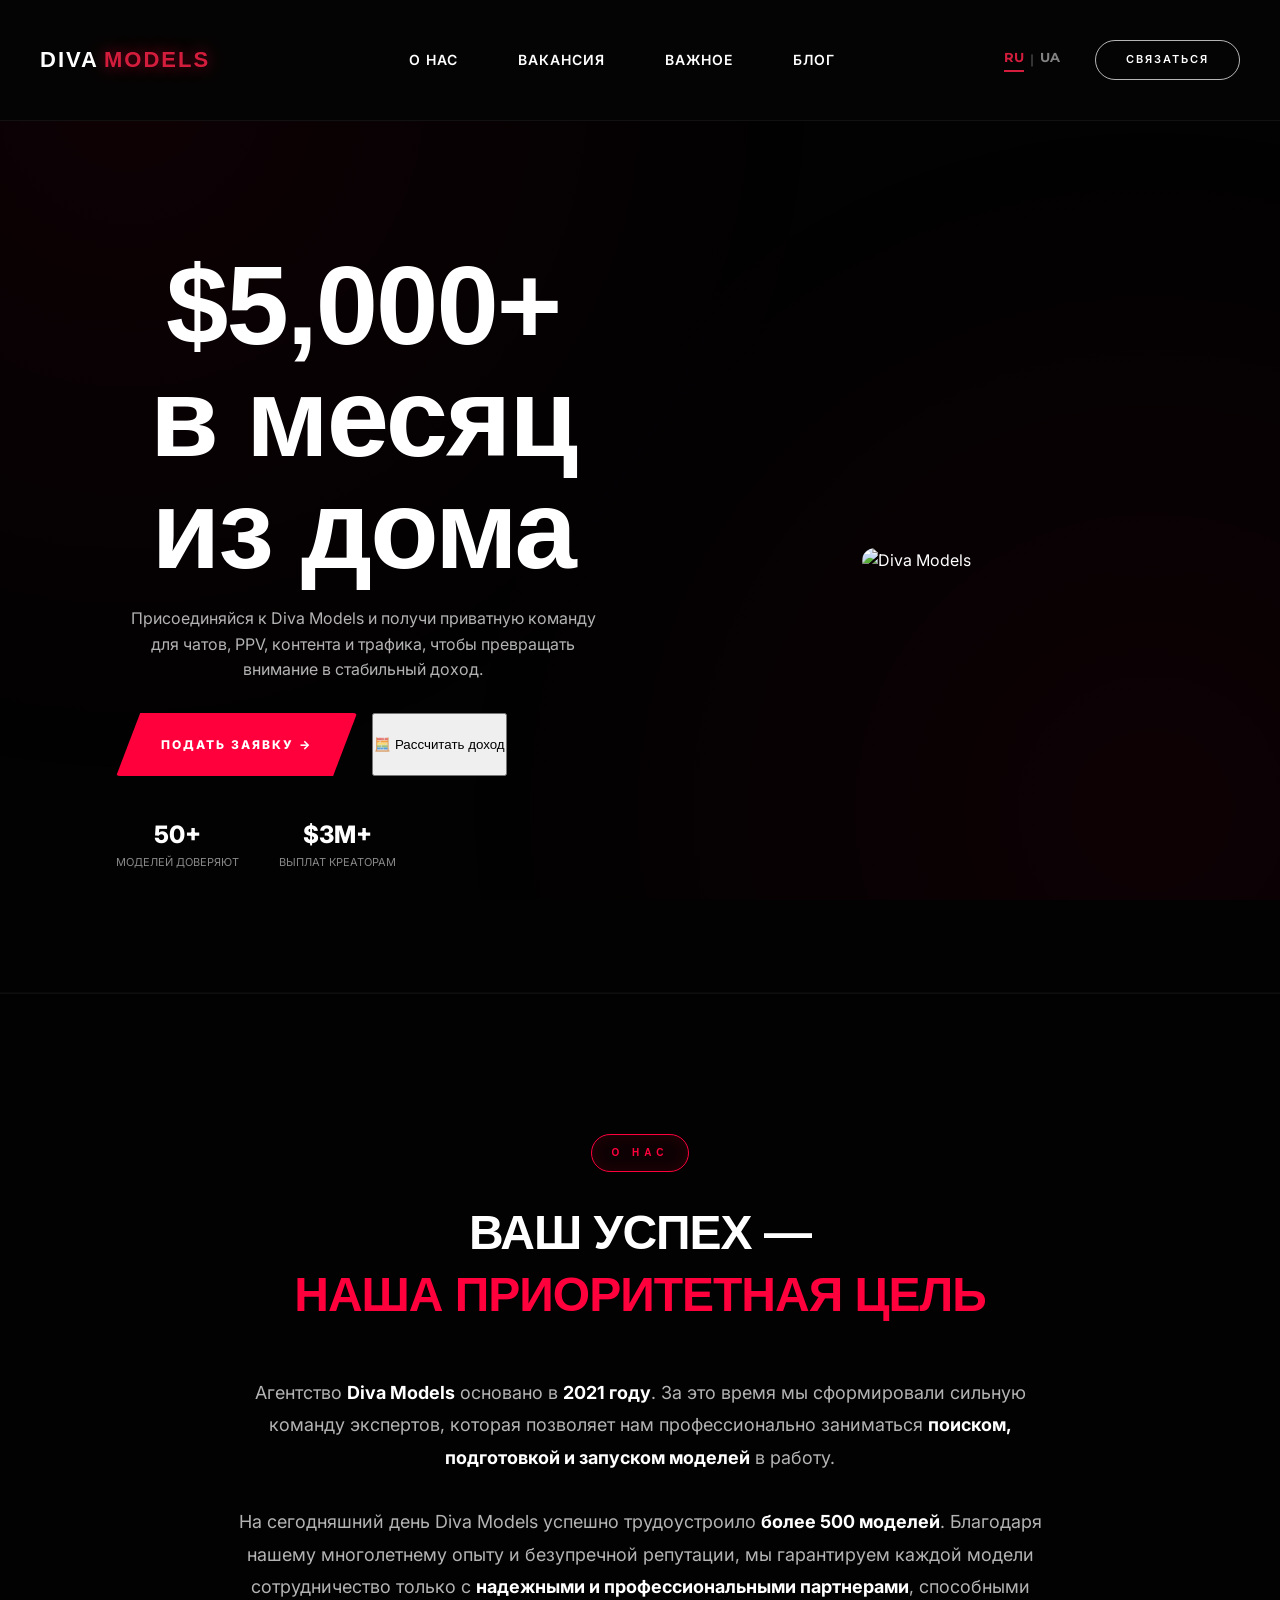
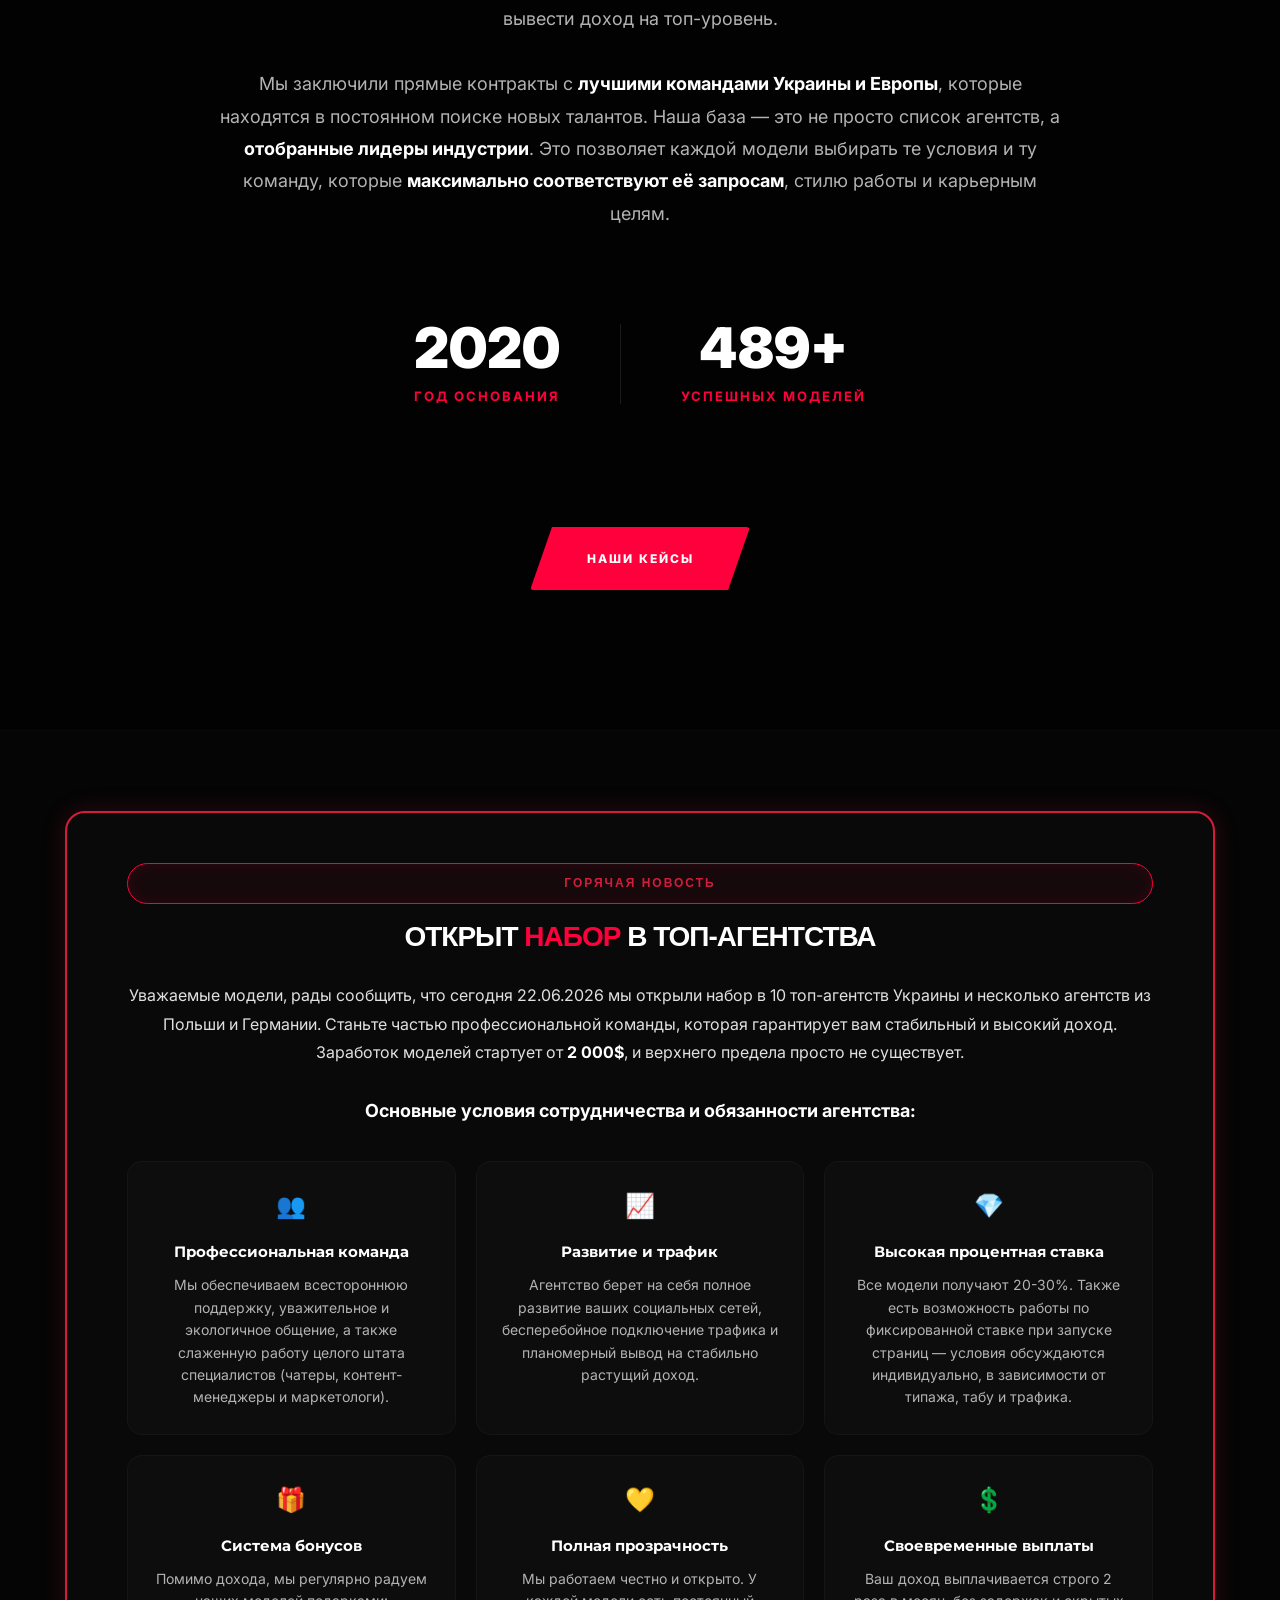
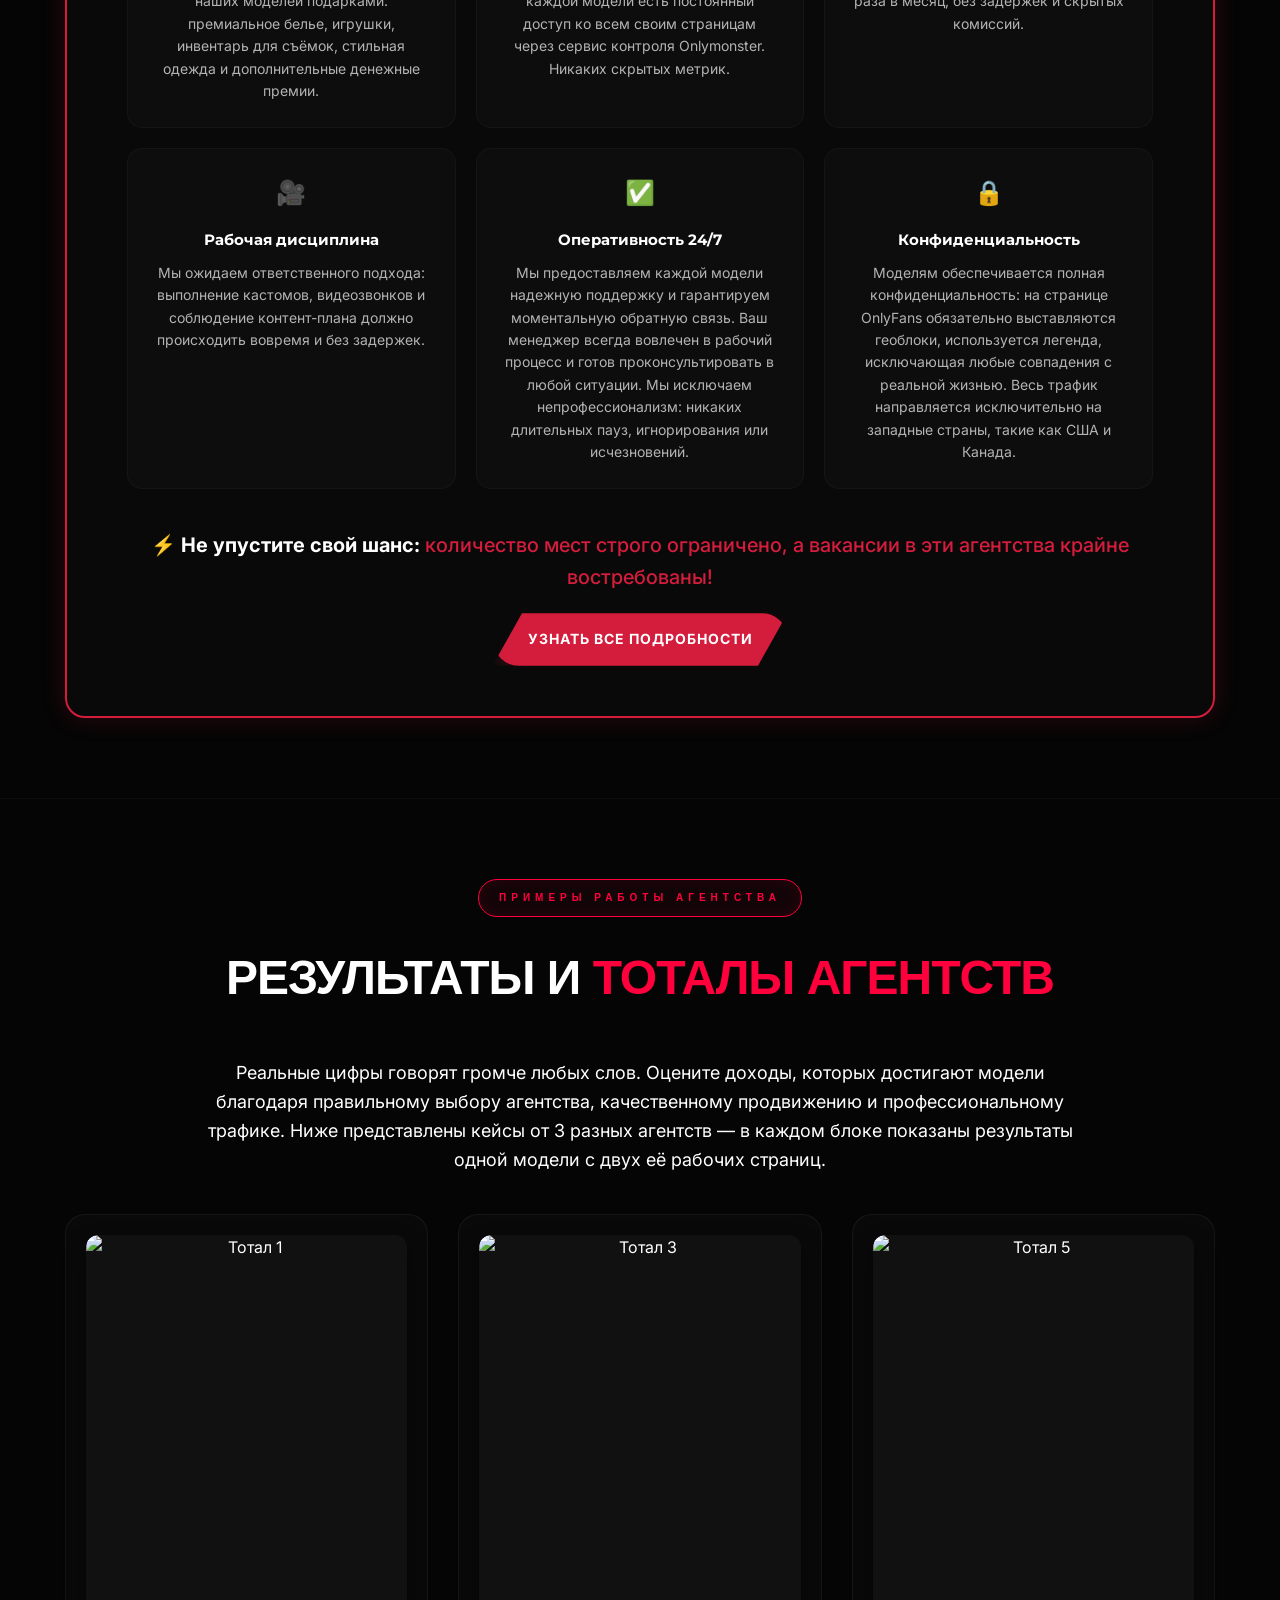
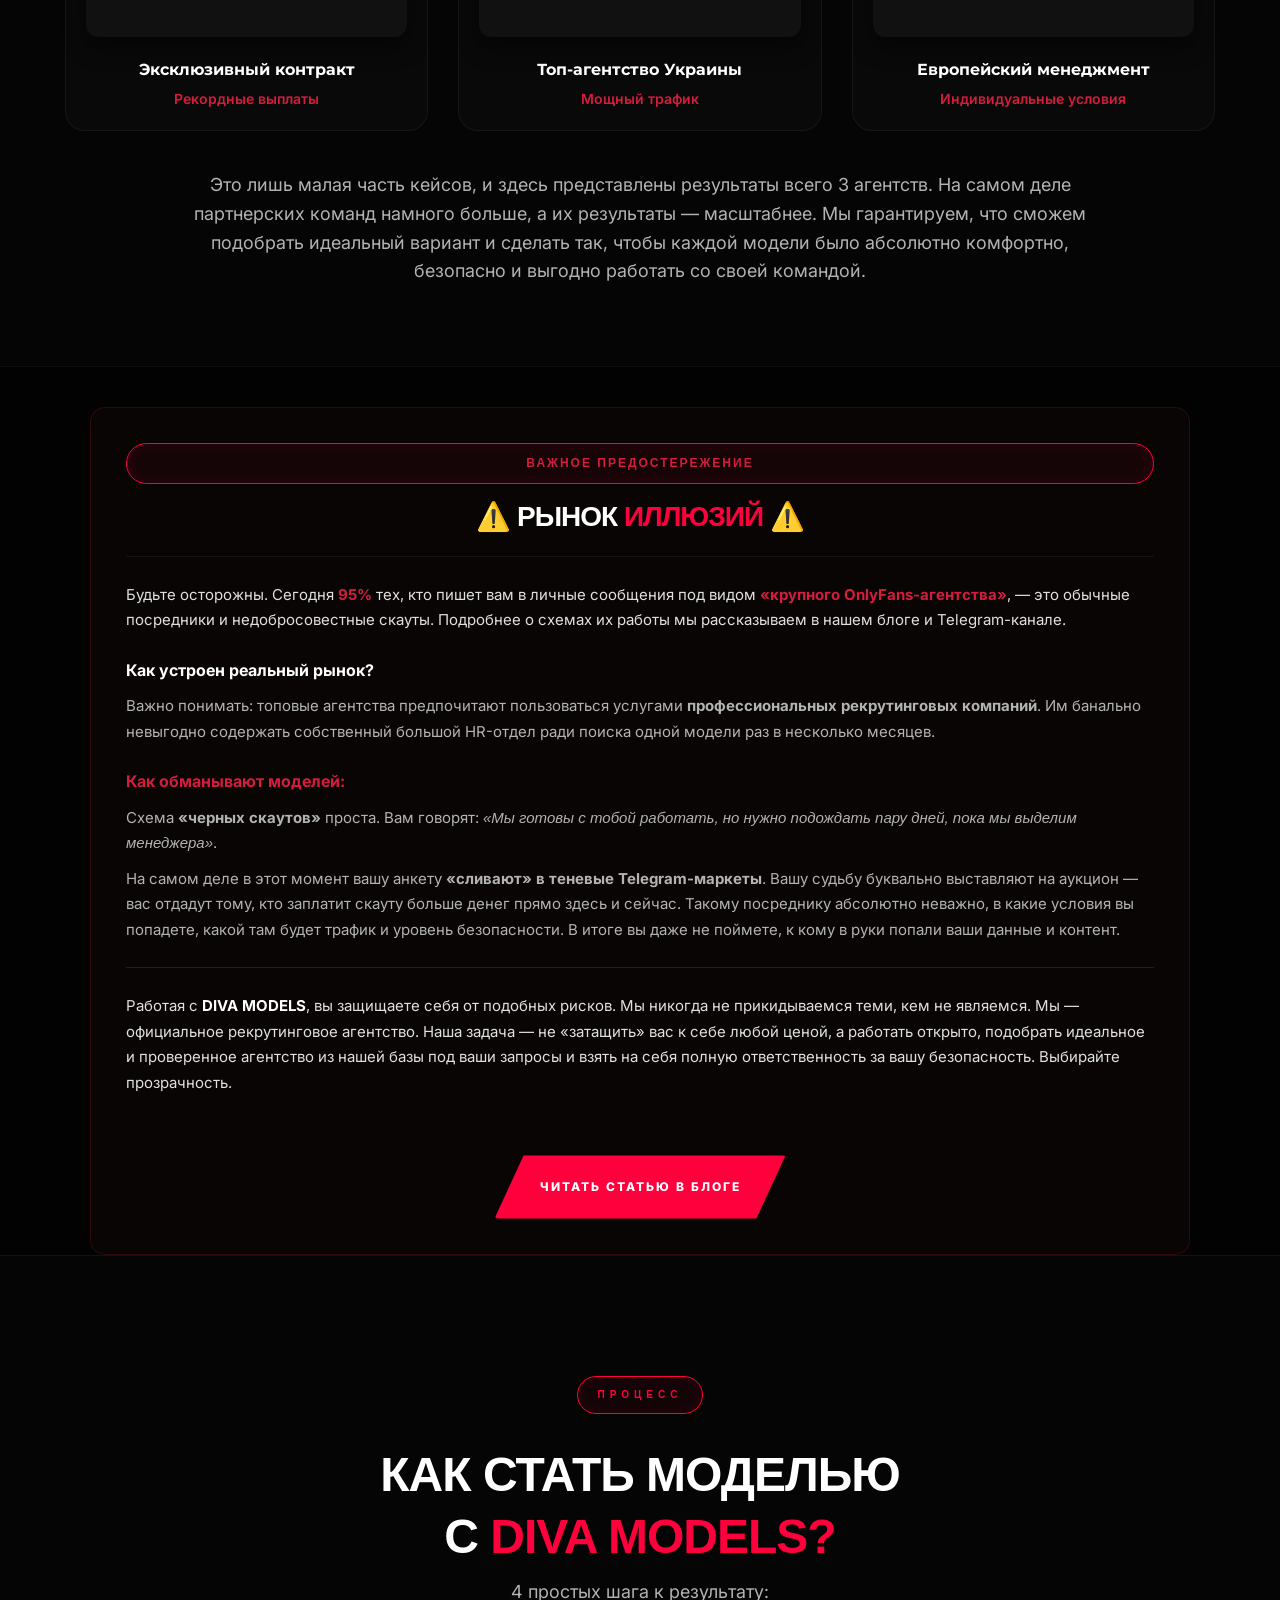
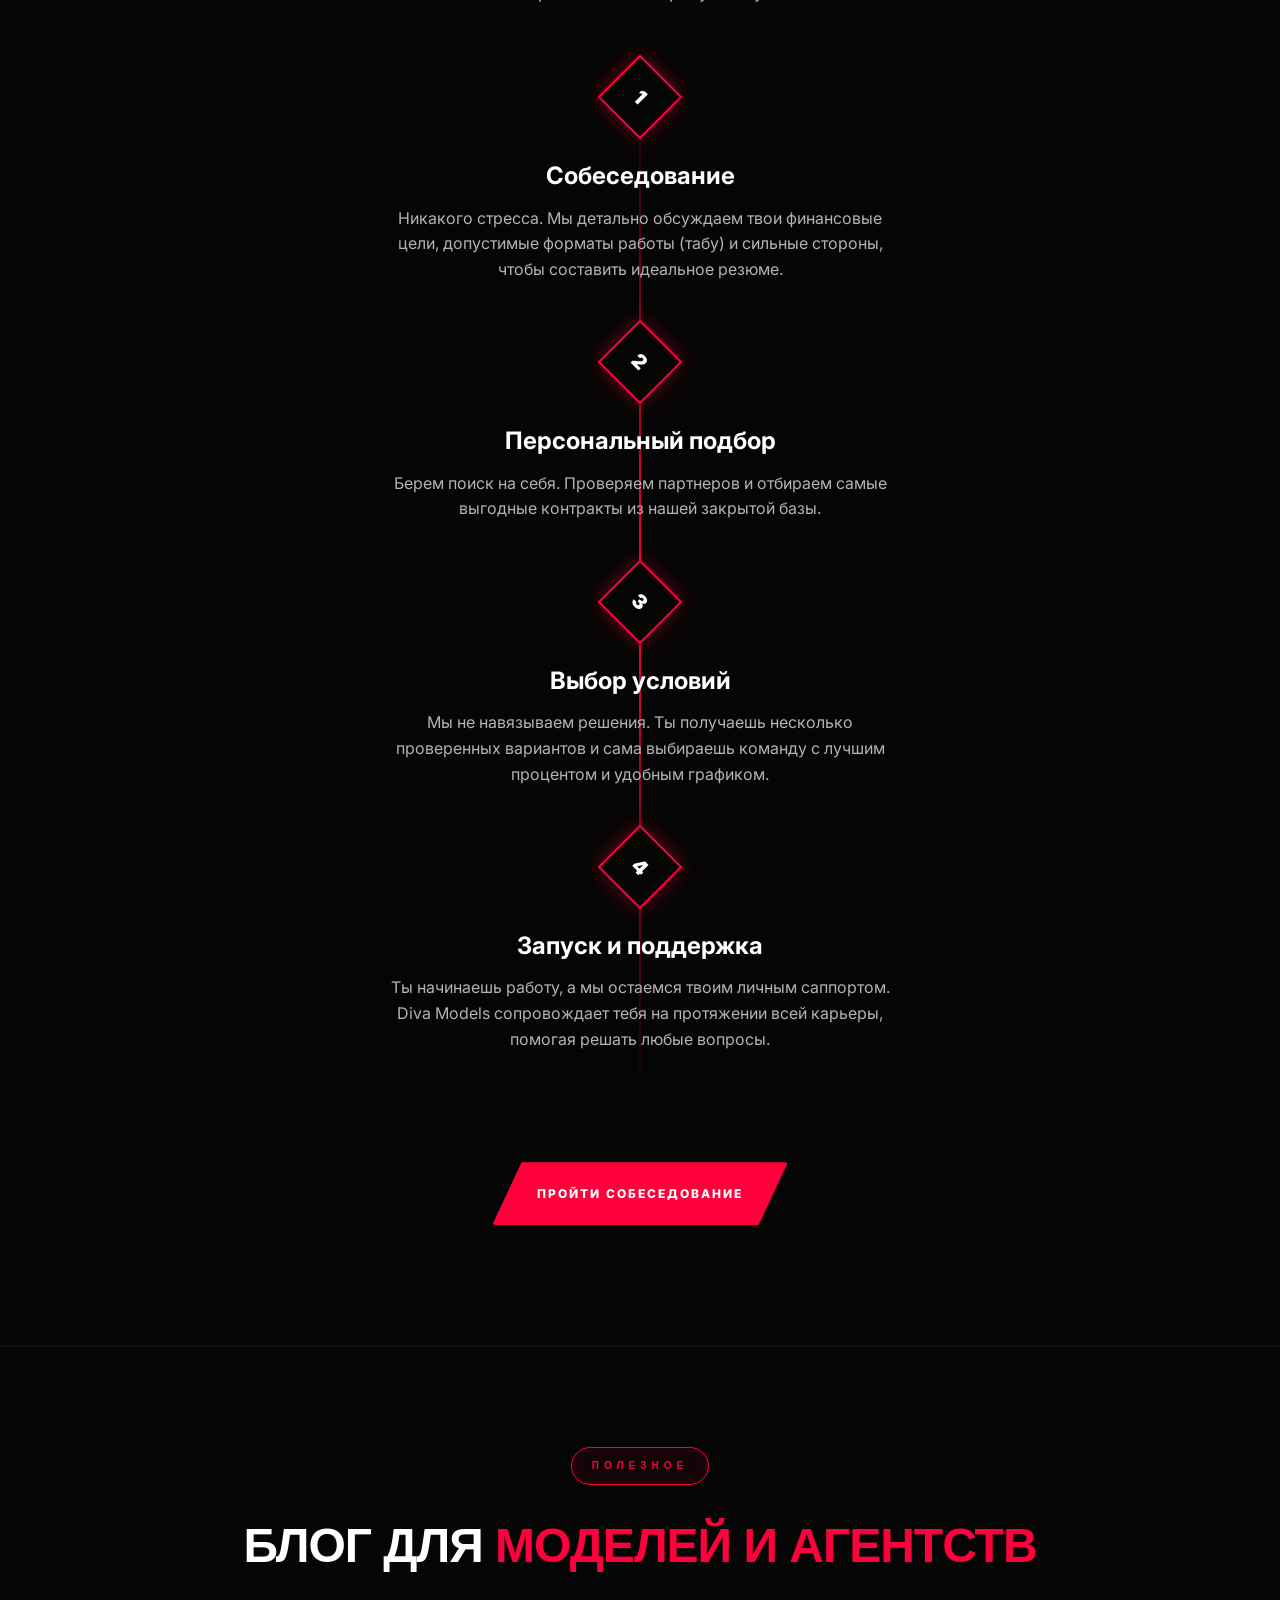
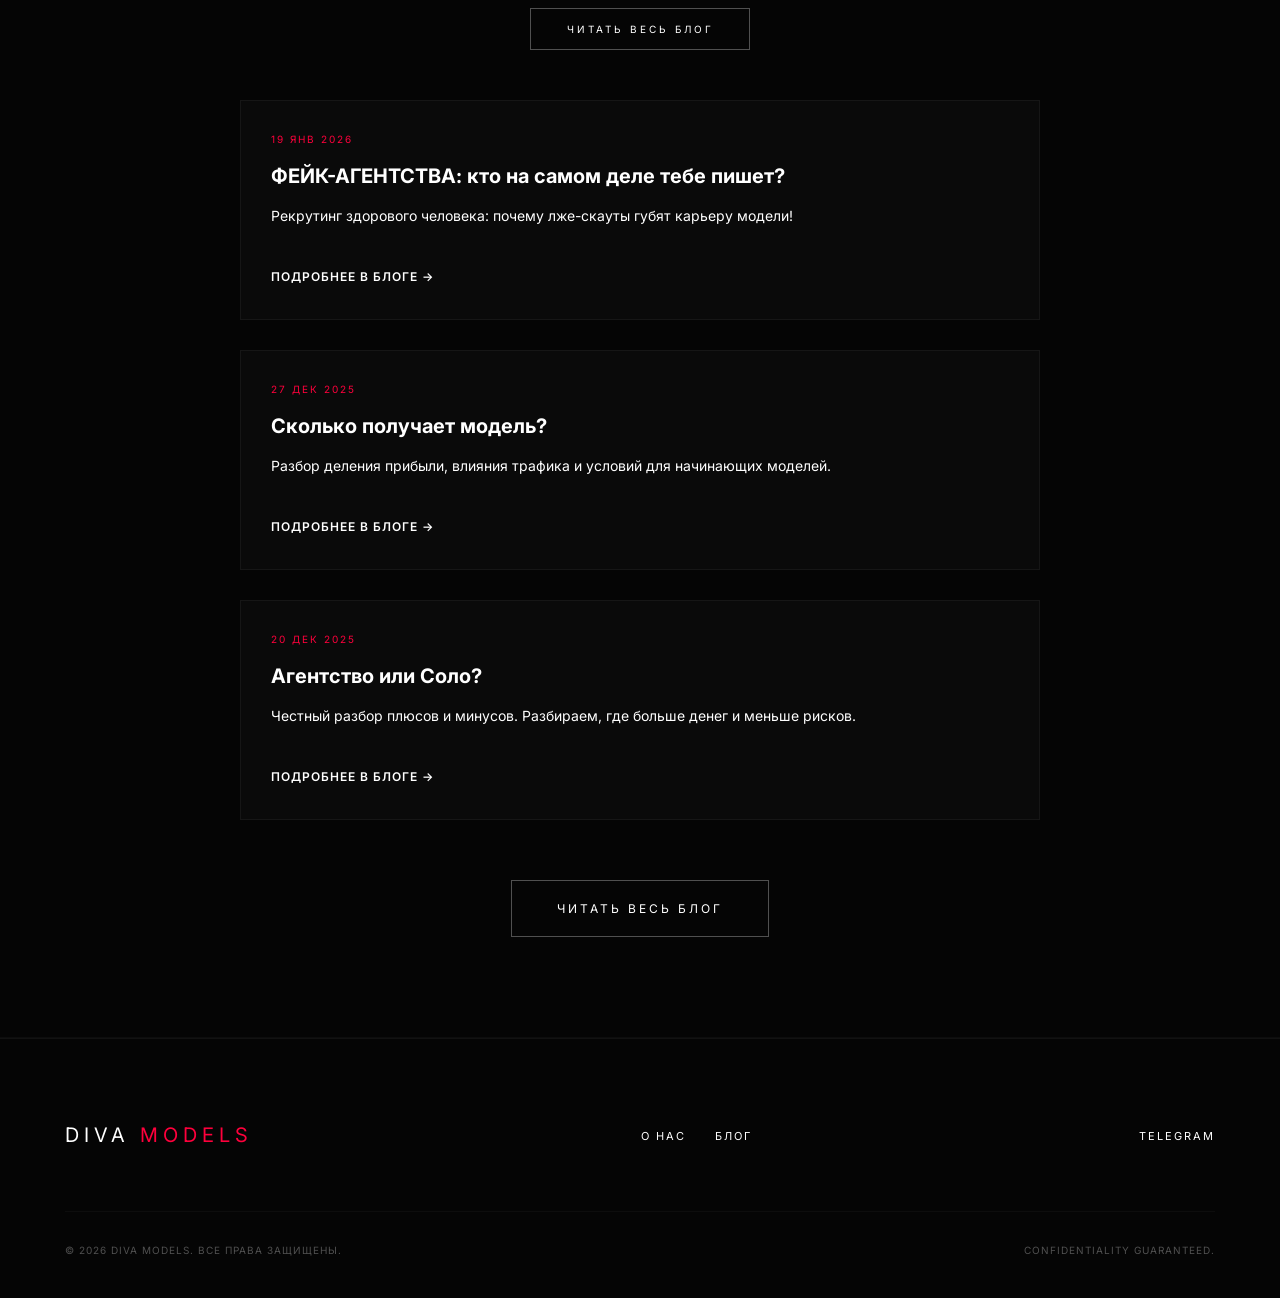
==== commit 432f131b: "Update index.html" ====
--- a/index.html
+++ b/index.html
@@ -242,40 +242,36 @@
     </header>
 
     <main style="padding-top: 80px;"> 
-        <section class="hero" id="hero">
-            <div class="container hero-content">
-                <div class="label lang" data-ru="WORLDWIDE AGENCY" data-ua="ВСЕСВІТНЯ АГЕНЦІЯ">WORLDWIDE AGENCY</div>
-                <h1 class="lang" data-ru="DIVA <span class='text-red'>MODELS</span>" data-ua="DIVA <span class='text-red'>MODELS</span>">
-                    DIVA <span class="text-red">MODELS</span>
-                
-                      <section class="hero" id="hero">
-    <div class="container hero-content">
-        
-        <picture class="hero-image">
-            <source media="(max-width: 768px)" srcset="hero-mobile.jpg">
-            <img src="hero-desktop.jpg" alt="Diva Models Hero" style="width:100%; height:auto; border-radius: 20px; margin-bottom: 20px;">
-        </picture>
-
-        <div class="label lang" data-ru="WORLDWIDE AGENCY" ...>WORLDWIDE AGENCY</div>
-        <h1 class="lang" ...>DIVA <span class="text-red">MODELS</span></h1>
-        ...
+  <section class="hero" id="hero">
+    <div class="container hero-wrapper">
+        <!-- Текст теперь слева -->
+        <div class="hero-text-side">
+            <h1 class="hero-title">$5,000+ <br>в месяц из дома</h1>
+            <p class="hero-desc">Присоединяйся к Diva Models и получи приватную команду для чатов, PPV, контента и трафика, чтобы превращать внимание в стабильный доход.</p>
+            
+            <div class="hero-actions">
+                <a href="apply.html" class="btn-primary">Подать заявку →</a>
+                <button class="btn-calc" onclick="openModal()">🧮 Рассчитать доход</button>
+            </div>
+
+            <div class="hero-stats">
+                <div class="stat-item">
+                    <div class="stat-val">50+</div>
+                    <p>моделей доверяют</p>
+                </div>
+                <div class="stat-item">
+                    <div class="stat-val">$3M+</div>
+                    <p>выплат креаторам</p>
+                </div>
+            </div>
+        </div>
+
+        <!-- Картинка теперь справа -->
+        <div class="hero-img-side">
+            <img src="hero-image.jpg" alt="Diva Models" class="hero-img">
+        </div>
     </div>
-    <div class="red-glow-bg"></div>
 </section>
-
-                   </h1>
-                <p class="hero-desc lang" 
-                   data-ru="<strong>Diva Models</strong> — агентство, которое помогает моделям найти надёжное и выгодное сотрудничество с <strong>OnlyFans-агентством</strong>.<br><br><strong>Мы создаём надёжное и комфортное пространство для девушек, которые хотят развиваться, зарабатывать и строить карьеру в индустрии.</strong>"
-                   data-ua="<strong>Diva Models</strong> — агенція, яка допомагає моделям знайти надійну та вигідну співпрацю з <strong>OnlyFans-агенцією</strong>.<br><br><strong>Ми створюємо надійний та комфортний простір для дівчат, які прагнуть розвиватися, заробляти та будувати кар'єру в індустрії</strong>">
-                    <strong>Diva Models</strong> — агентство, которое помогает моделям найти надёжное и выгодное сотрудничество с <strong>OnlyFans-агентствами</strong> по всему миру.
-                </p>
-                <div class="buttons">
-                    <a href="apply.html" class="btn-primary lang" data-ru="Стать моделью" data-ua="Стати моделлю">Стать моделью</a>
-                    <a href="#about" class="btn-outline lang" data-ru="Узнать подробнее" data-ua="Дізнатися більше">Узнать подробнее</a>
-                </div>
-            </div>
-            <div class="red-glow-bg"></div>
-        </section>
 
 
 <style>
--- a/style.css
+++ b/style.css
@@ -860,4 +860,46 @@
         background: transparent;
         box-shadow: none;
     }
-}
+}/* Настройка для фото в Hero */
+.hero-image {
+    max-width: 800px; /* Регулируйте размер по желанию */
+    width: 100%;
+    margin-bottom: 30px;
+    display: block;
+}
+
+/* Дополнительно: чтобы фото не вылезало за границы на телефонах */
+@media (max-width: 768px) {
+    .hero-image {
+        max-width: 90%;
+    }
+}/* Базовая настройка сетки */
+.hero-wrapper { 
+    display: flex; 
+    align-items: center; 
+    gap: 60px; 
+    padding-top: 50px;
+}
+
+.hero-text-side, .hero-img-side { flex: 1; }
+
+/* Картинка */
+.hero-img { width: 100%; border-radius: 20px; object-fit: cover; }
+
+/* Текстовые элементы */
+.hero-title { font-size: clamp(30px, 4vw, 55px); font-weight: 900; line-height: 1.1; margin-bottom: 20px; color: #fff; }
+.hero-desc { color: #b3b3b3; font-size: 16px; margin-bottom: 30px; line-height: 1.6; }
+
+/* Кнопки и статистика */
+.hero-actions { display: flex; gap: 15px; margin-bottom: 40px; }
+.hero-stats { display: flex; gap: 40px; }
+.stat-val { font-size: 24px; font-weight: 800; color: #fff; }
+.stat-item p { font-size: 11px; color: #888; text-transform: uppercase; margin: 0; }
+
+/* АДАПТИВ (на телефоне) */
+@media (max-width: 992px) {
+    .hero-wrapper { flex-direction: column-reverse; text-align: center; gap: 30px; }
+    .hero-actions { justify-content: center; flex-direction: column; }
+    .hero-stats { justify-content: center; }
+    .hero-title { font-size: 32px; }
+}
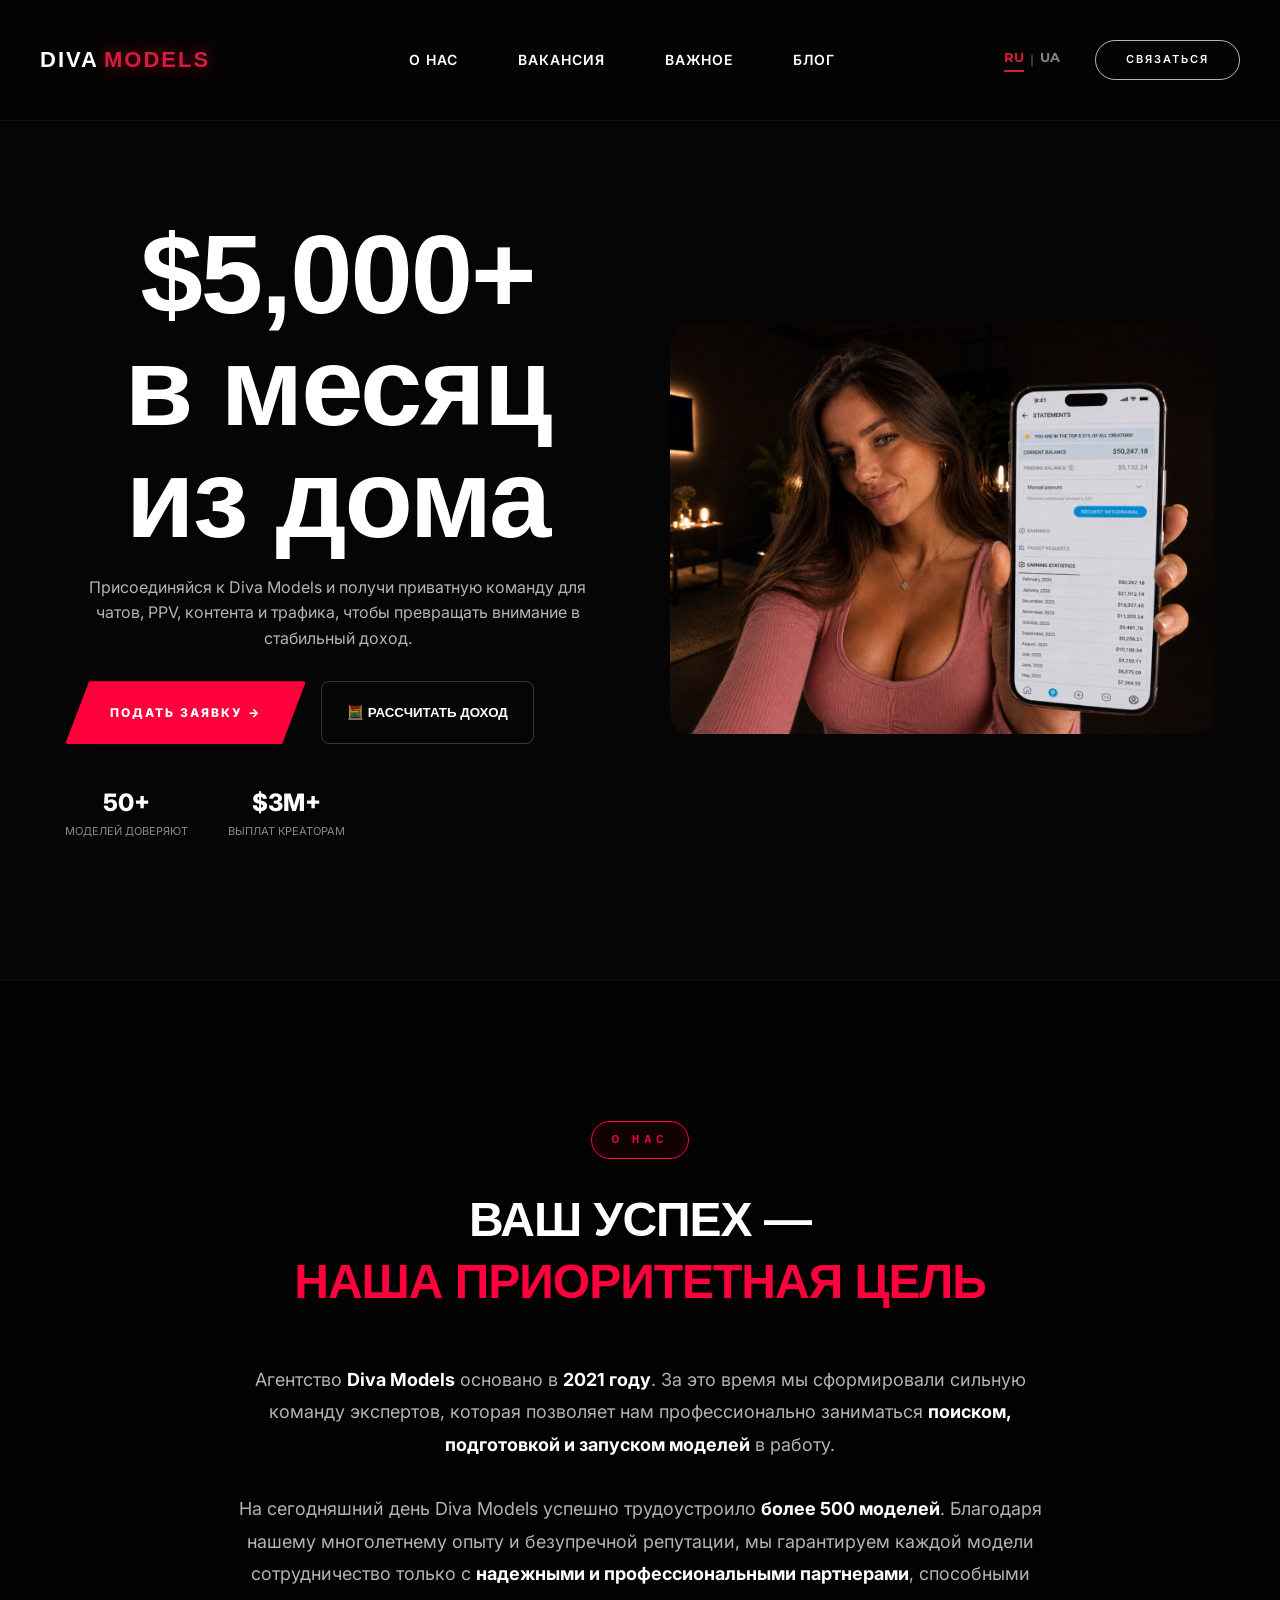
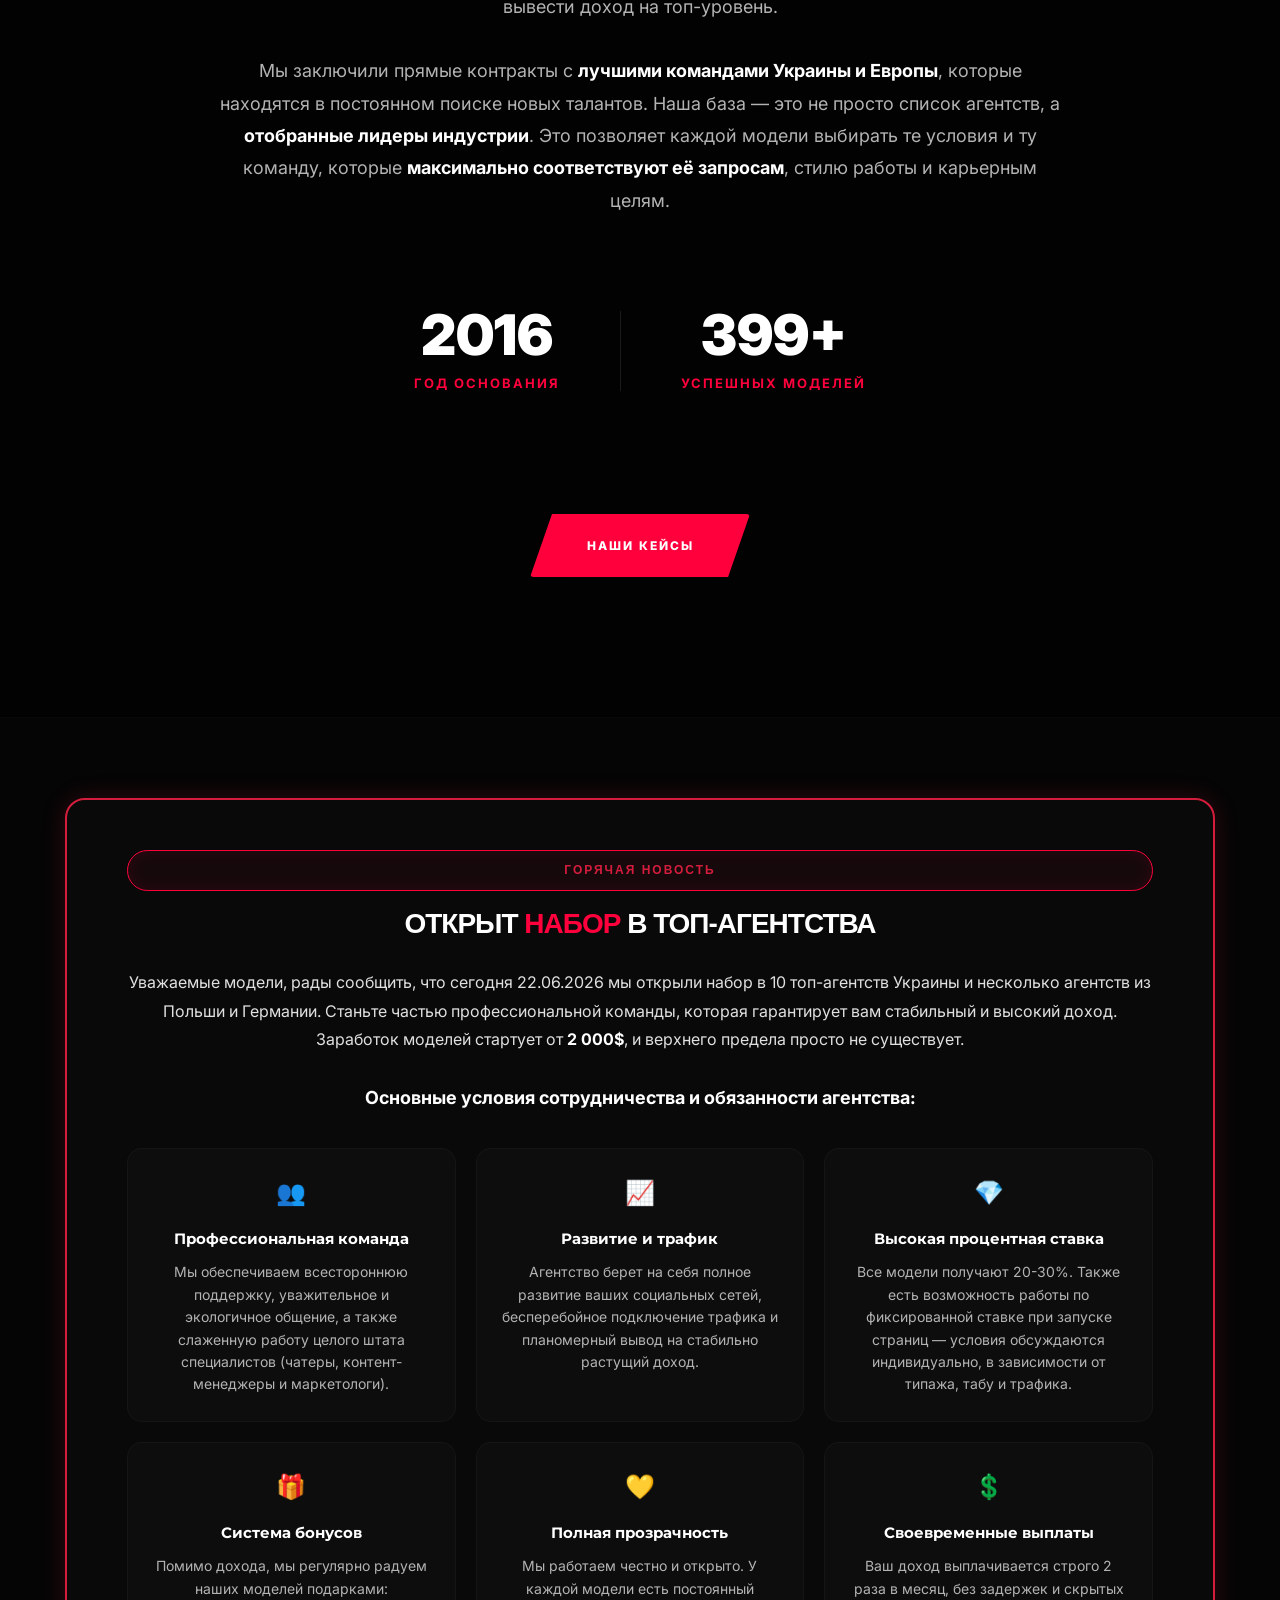
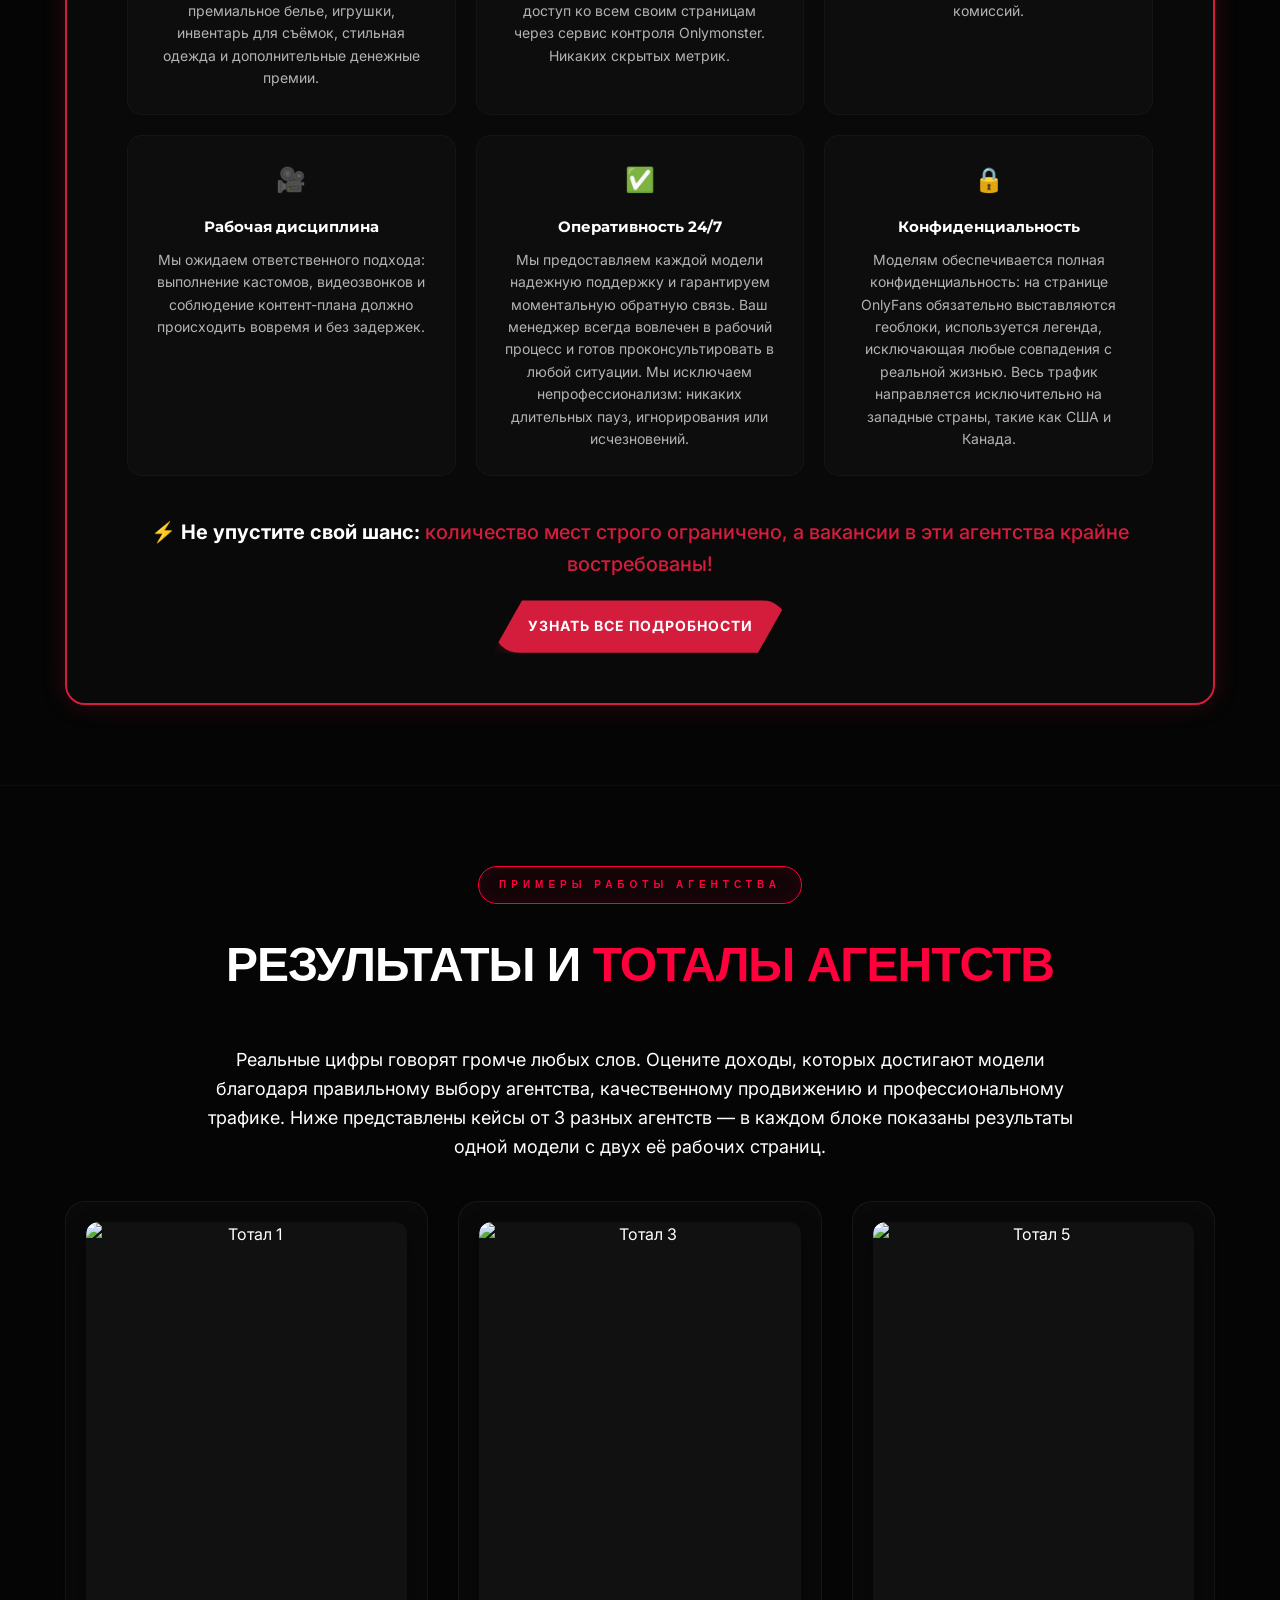
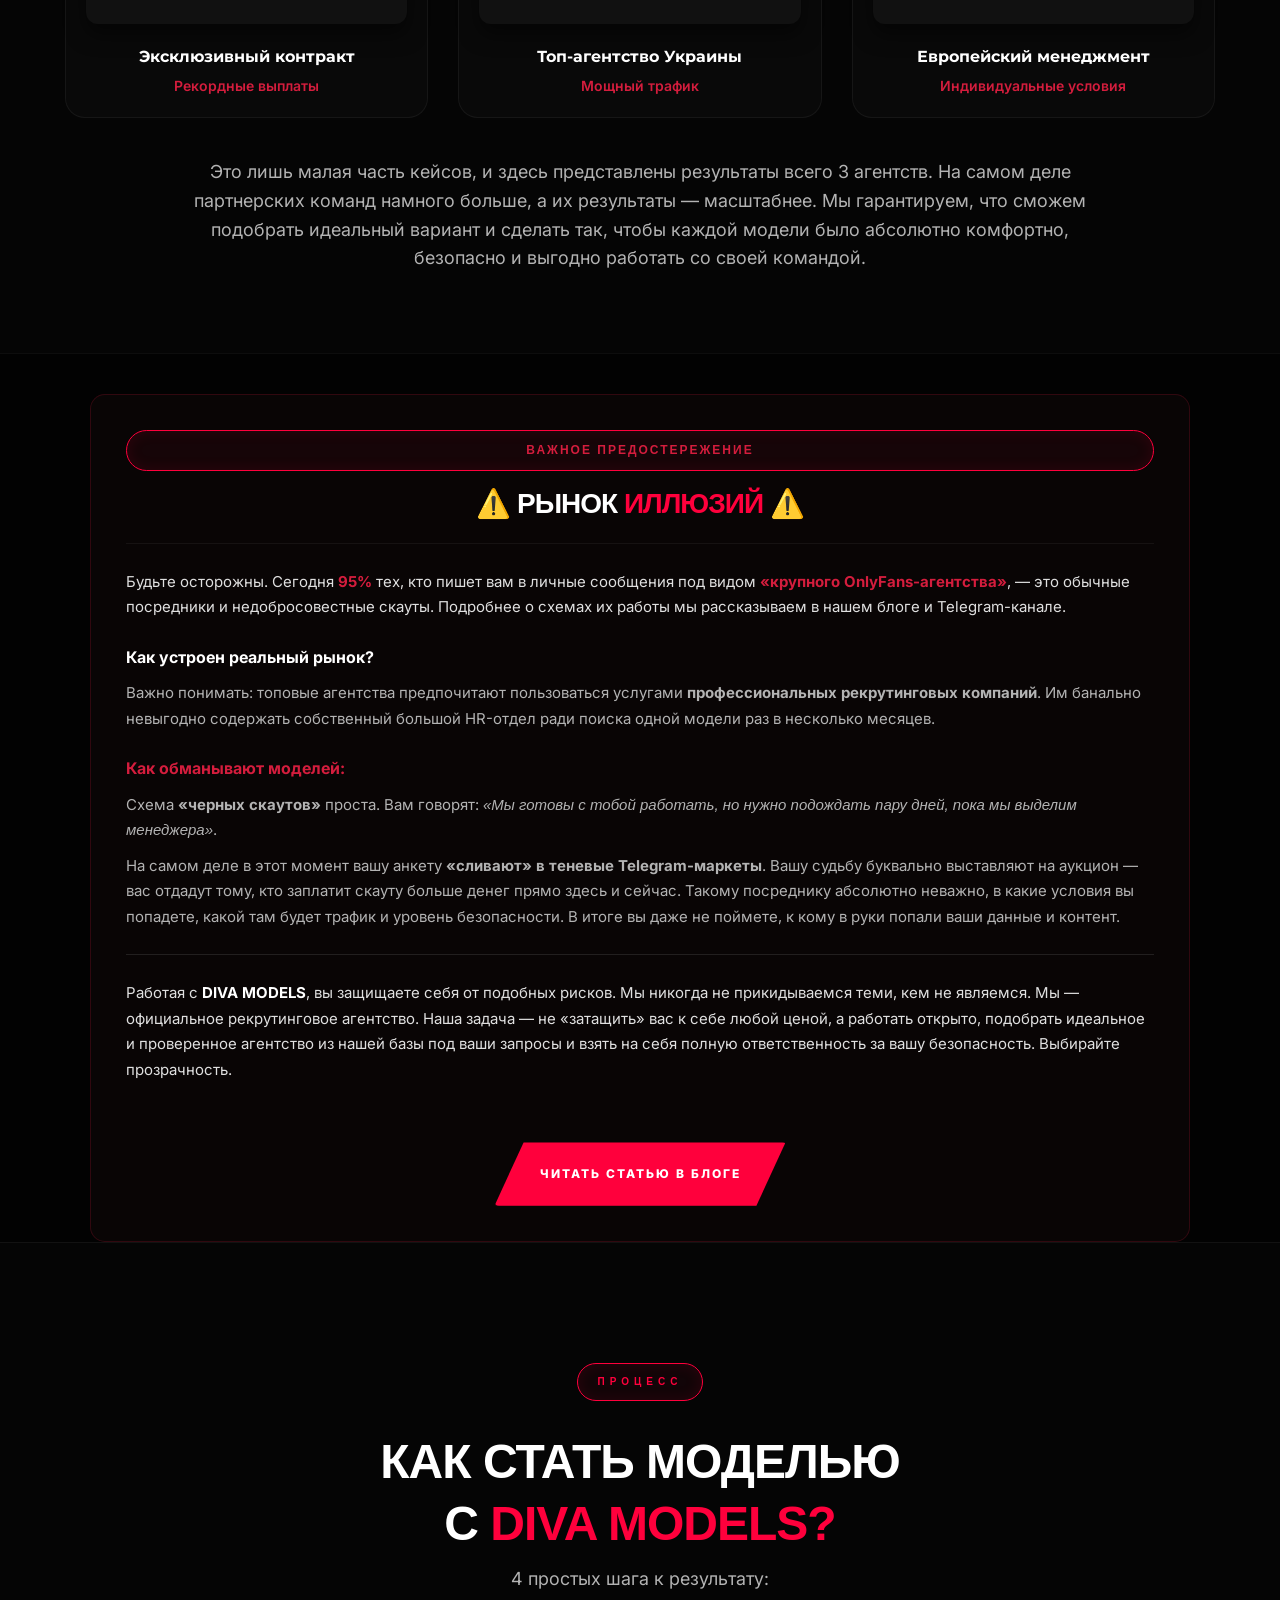
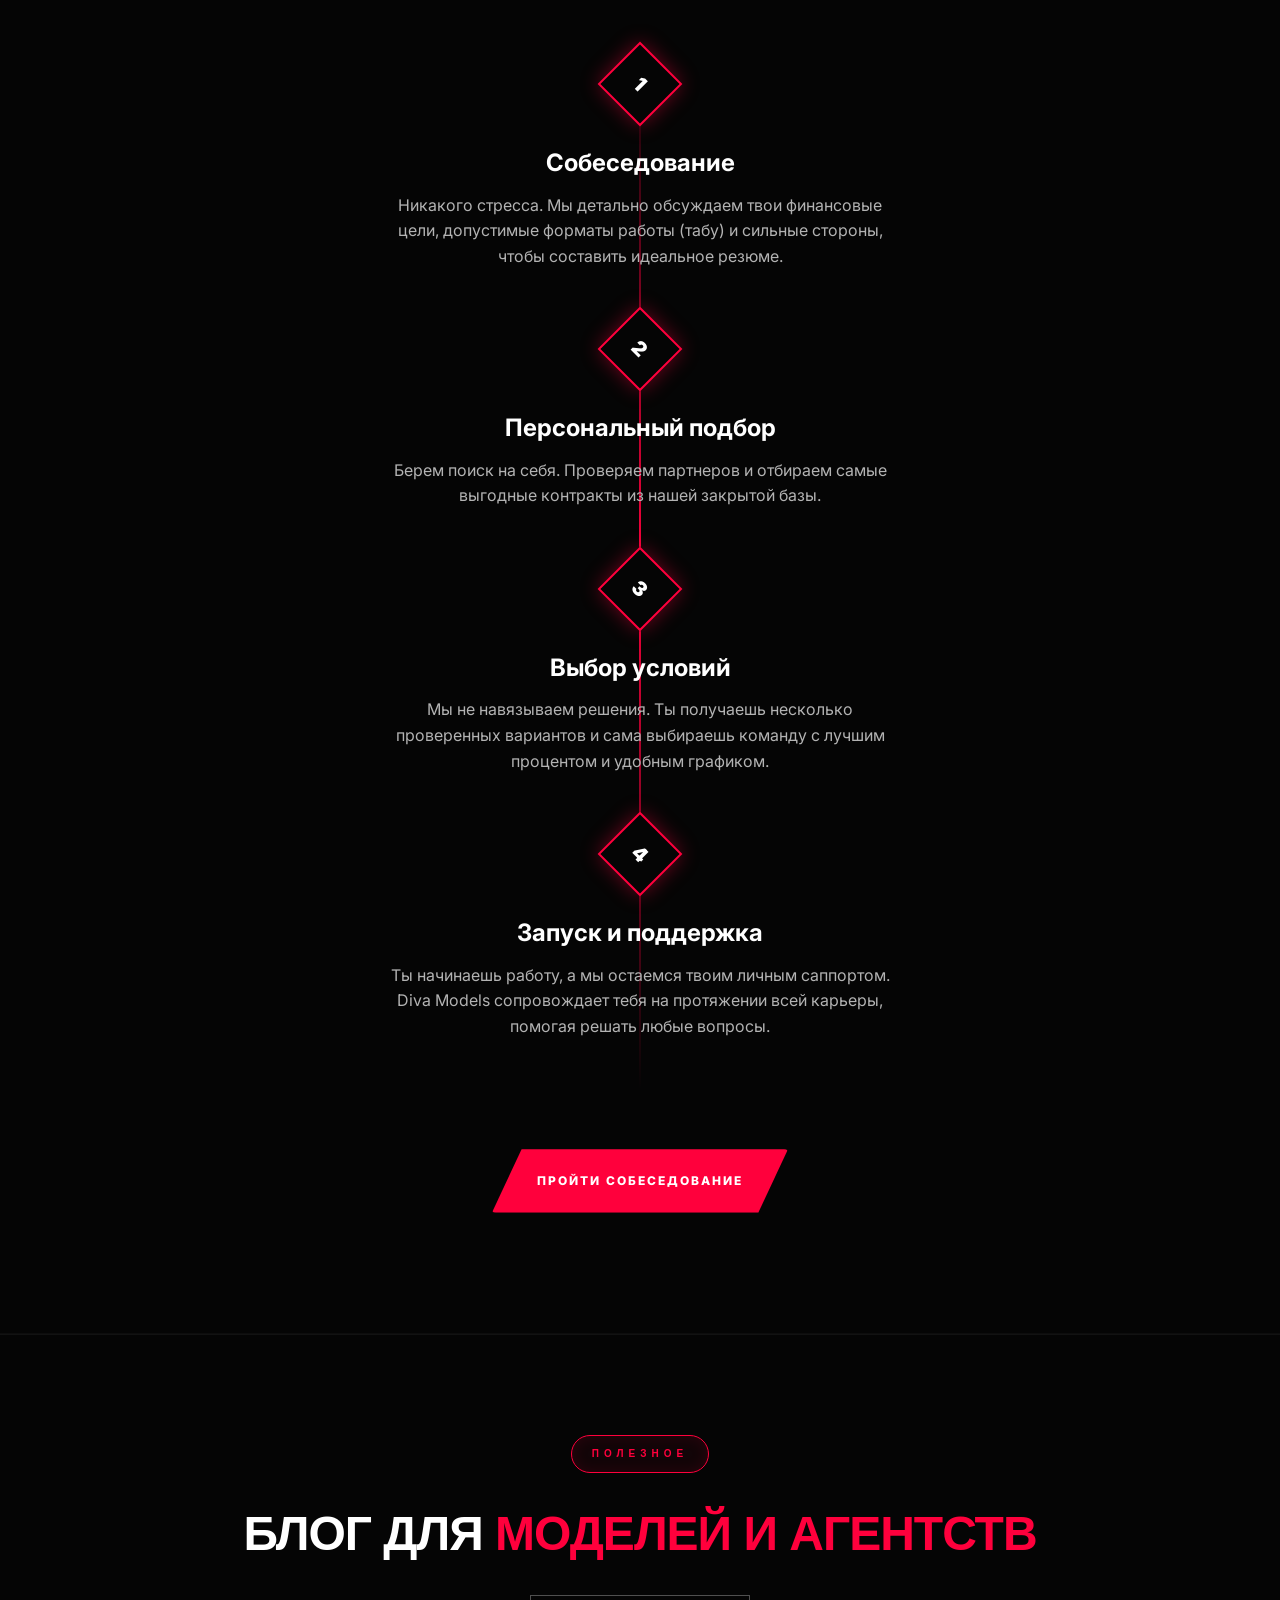
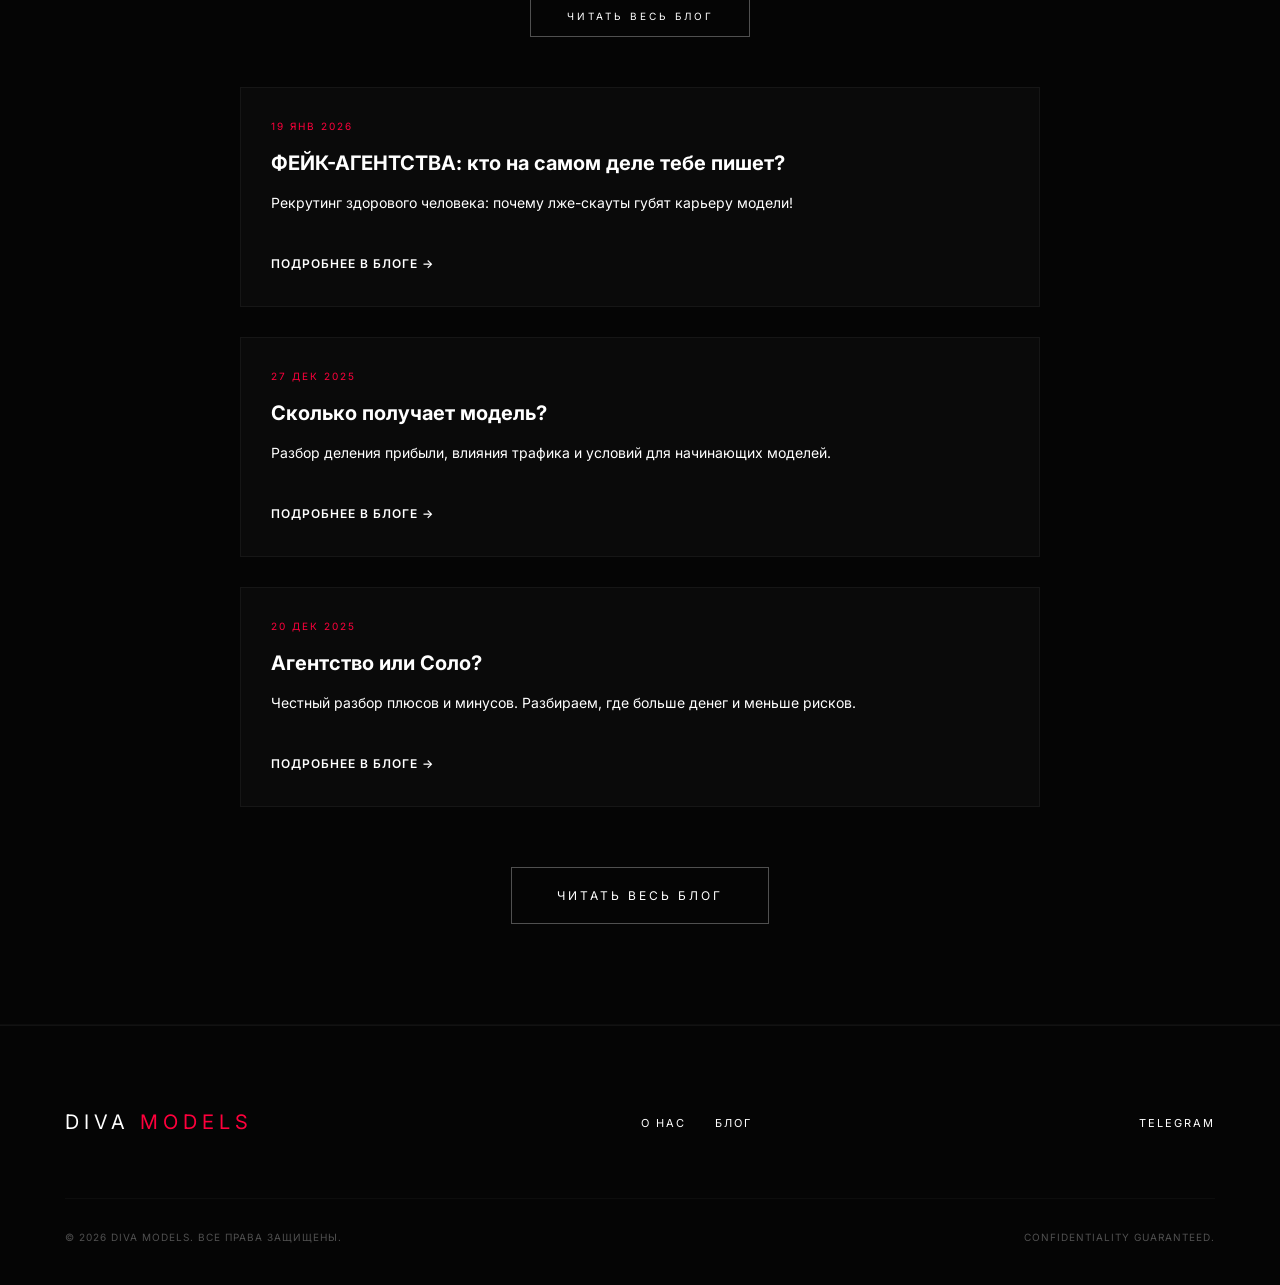
==== commit 55024948: "Update index.html" ====
--- a/index.html
+++ b/index.html
@@ -244,7 +244,7 @@
     <main style="padding-top: 80px;"> 
   <section class="hero" id="hero">
     <div class="container hero-wrapper">
-        <!-- Текст теперь слева -->
+        <!-- Текстовая часть (СЛЕВА на ПК) -->
         <div class="hero-text-side">
             <h1 class="hero-title">$5,000+ <br>в месяц из дома</h1>
             <p class="hero-desc">Присоединяйся к Diva Models и получи приватную команду для чатов, PPV, контента и трафика, чтобы превращать внимание в стабильный доход.</p>
@@ -266,9 +266,13 @@
             </div>
         </div>
 
-        <!-- Картинка теперь справа -->
+        <!-- Картинка (СПРАВА на ПК, сверху на Мобильных) -->
         <div class="hero-img-side">
-            <img src="hero-image.jpg" alt="Diva Models" class="hero-img">
+            <picture>
+                <!-- Браузер сам подставит нужный файл -->
+                <source media="(max-width: 992px)" srcset="hero-mobile.jpg">
+                <img src="hero-desktop.jpg" alt="Diva Models" class="hero-img">
+            </picture>
         </div>
     </div>
 </section>
--- a/style.css
+++ b/style.css
@@ -873,33 +873,41 @@
     .hero-image {
         max-width: 90%;
     }
-}/* Базовая настройка сетки */
+}/* Основной контейнер */
+.hero { padding: 80px 0; background: #050505; }
 .hero-wrapper { 
     display: flex; 
     align-items: center; 
     gap: 60px; 
-    padding-top: 50px;
 }
 
 .hero-text-side, .hero-img-side { flex: 1; }
 
 /* Картинка */
-.hero-img { width: 100%; border-radius: 20px; object-fit: cover; }
+.hero-img { width: 100%; border-radius: 20px; display: block; }
 
 /* Текстовые элементы */
-.hero-title { font-size: clamp(30px, 4vw, 55px); font-weight: 900; line-height: 1.1; margin-bottom: 20px; color: #fff; }
+.hero-title { font-size: clamp(36px, 5vw, 60px); font-weight: 900; line-height: 1.1; margin-bottom: 20px; color: #fff; }
 .hero-desc { color: #b3b3b3; font-size: 16px; margin-bottom: 30px; line-height: 1.6; }
 
-/* Кнопки и статистика */
+/* Кнопки */
 .hero-actions { display: flex; gap: 15px; margin-bottom: 40px; }
+.btn-calc { 
+    background: transparent; border: 1px solid rgba(255,255,255,0.2); 
+    color: #fff; padding: 15px 25px; border-radius: 8px; cursor: pointer; 
+    text-transform: uppercase; font-weight: 600;
+}
+
+/* Статистика */
 .hero-stats { display: flex; gap: 40px; }
 .stat-val { font-size: 24px; font-weight: 800; color: #fff; }
 .stat-item p { font-size: 11px; color: #888; text-transform: uppercase; margin: 0; }
 
-/* АДАПТИВ (на телефоне) */
+/* АДАПТИВ: если экран меньше 992px */
 @media (max-width: 992px) {
+    .hero { padding: 40px 0; }
     .hero-wrapper { flex-direction: column-reverse; text-align: center; gap: 30px; }
     .hero-actions { justify-content: center; flex-direction: column; }
     .hero-stats { justify-content: center; }
-    .hero-title { font-size: 32px; }
-}
+    .hero-title { font-size: 34px; }
+}
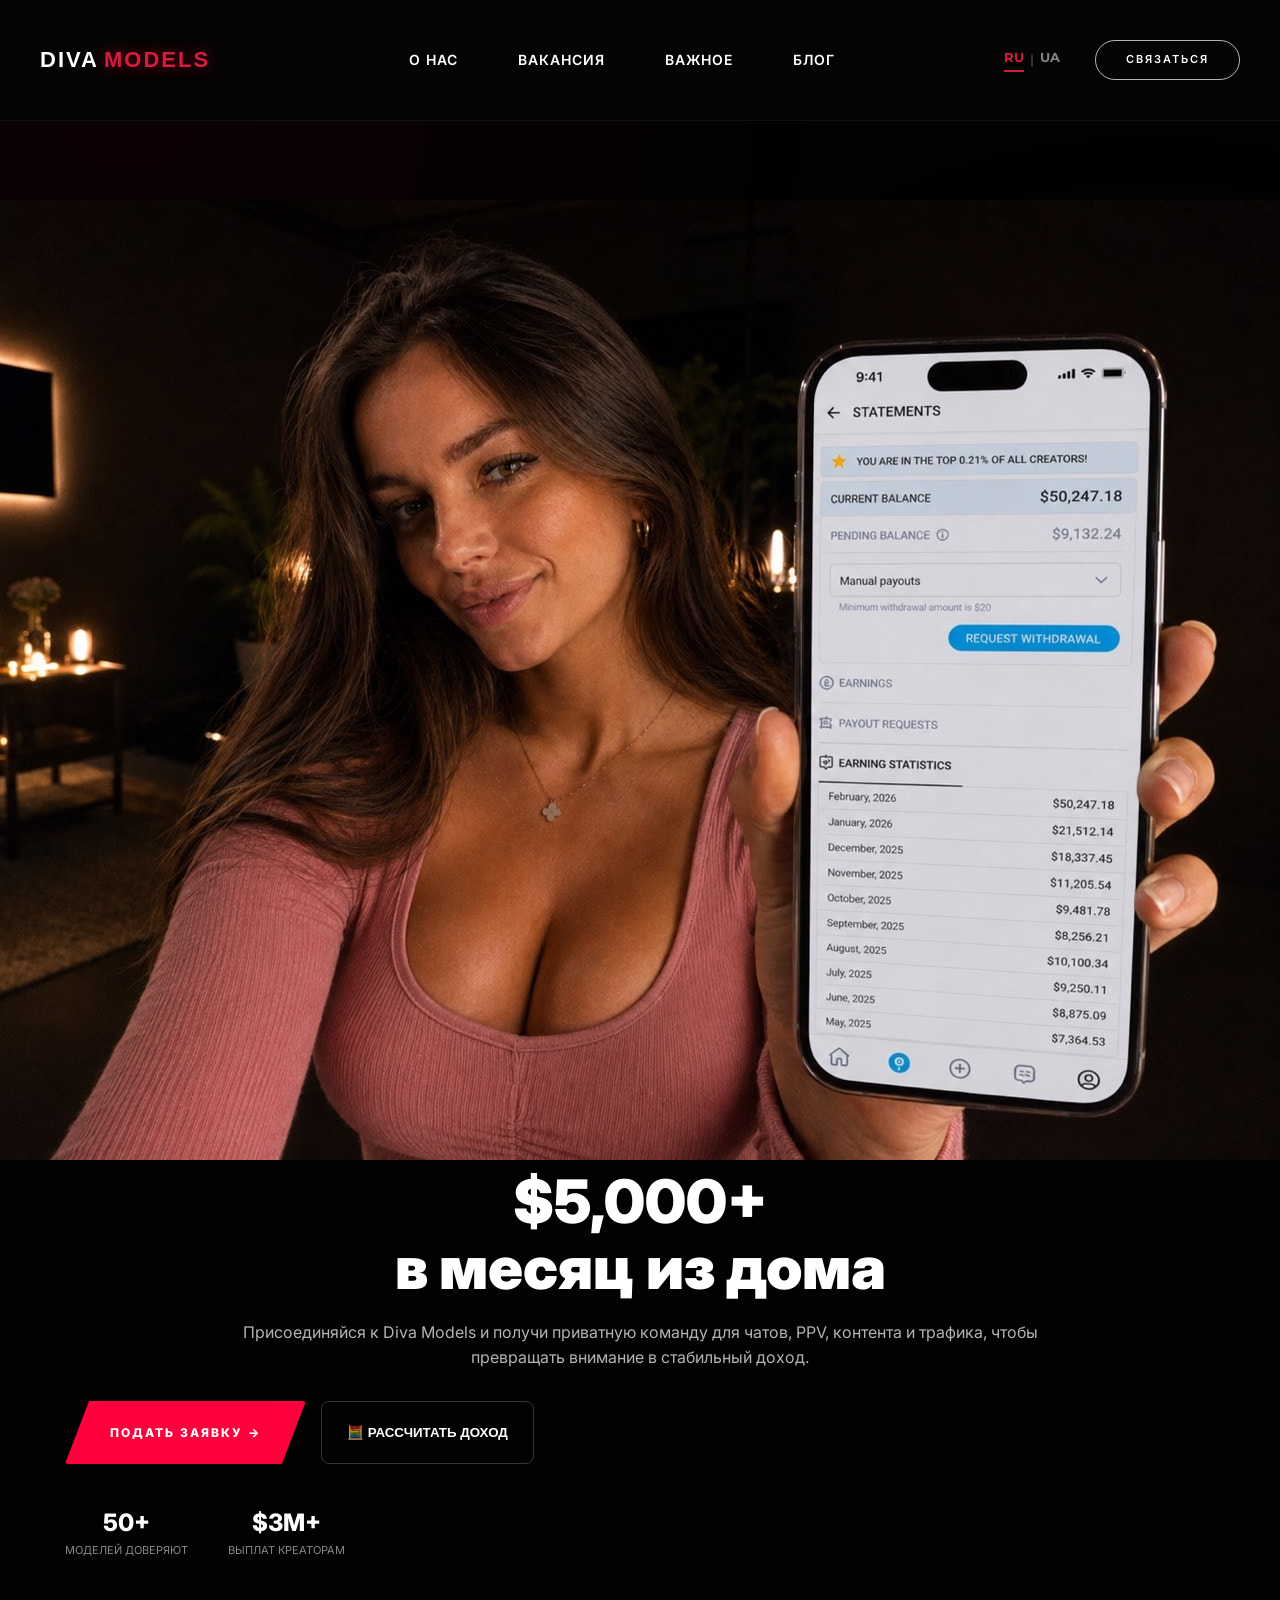
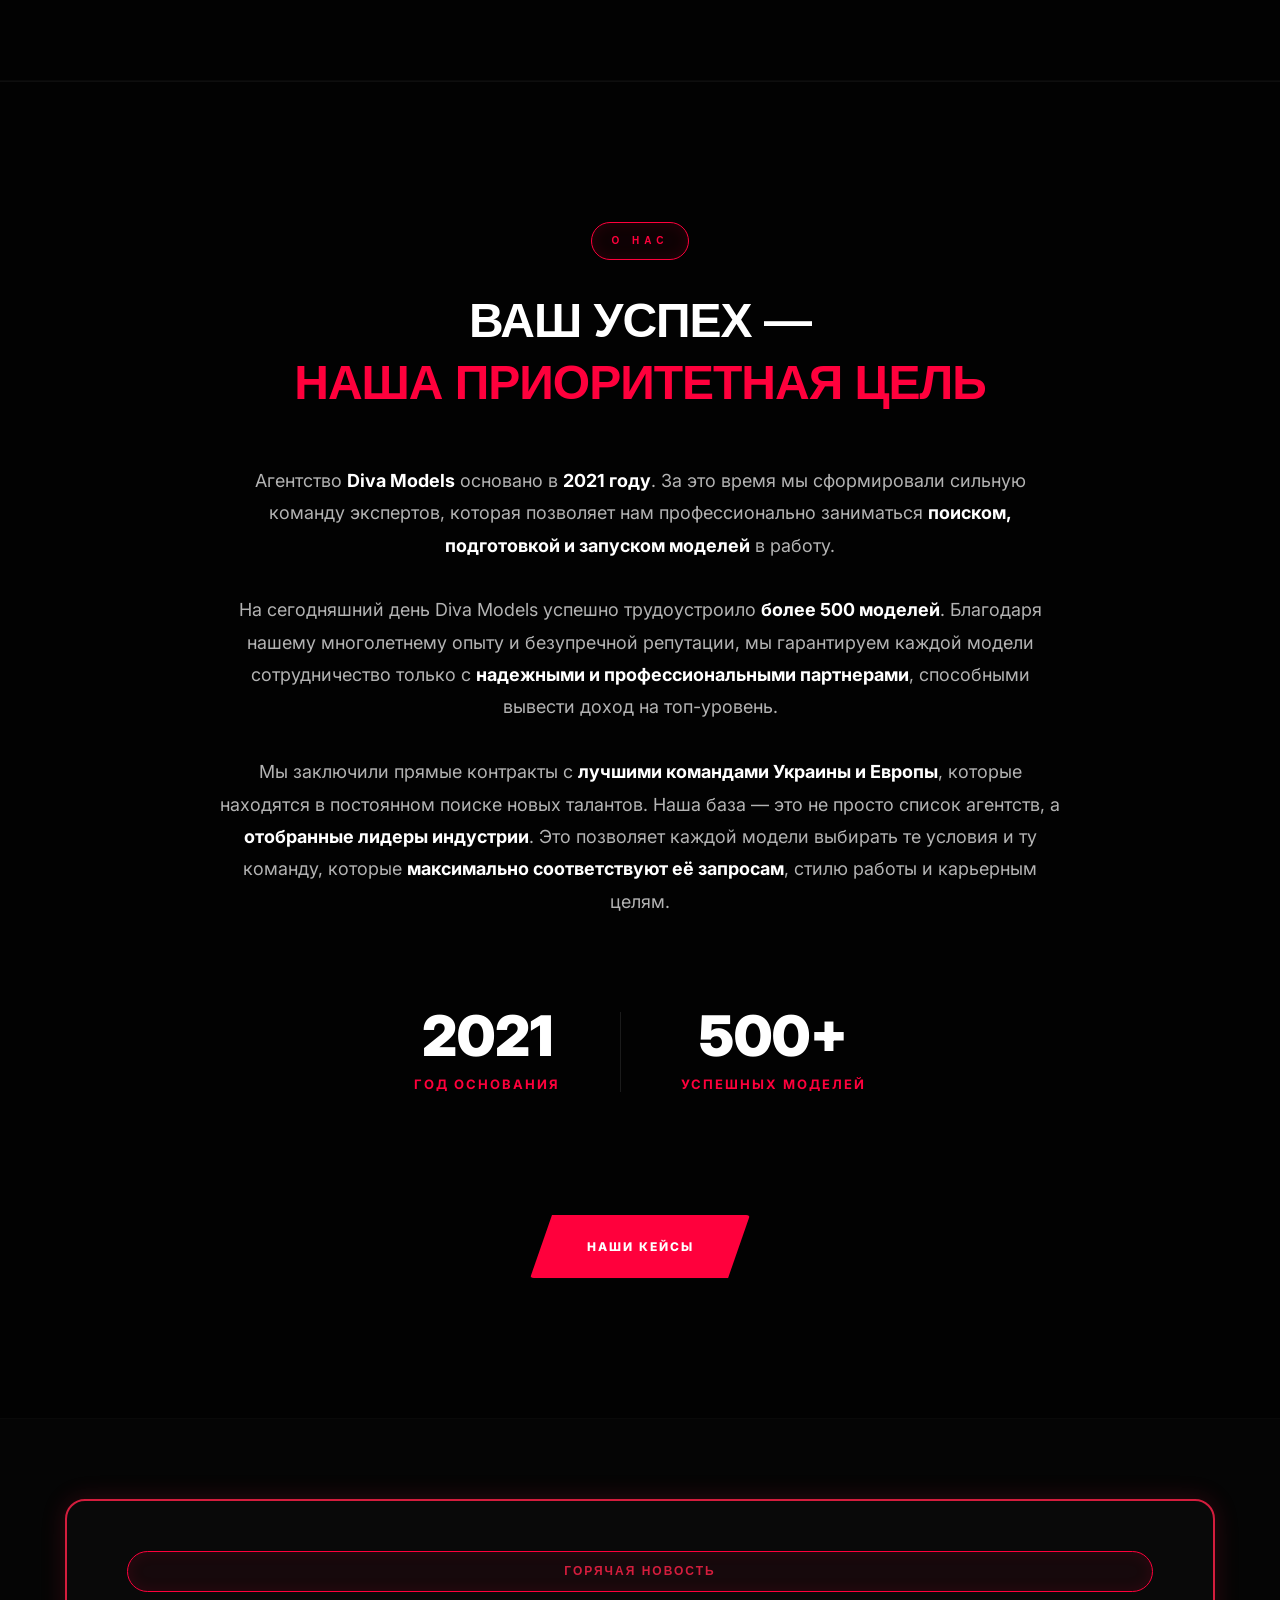
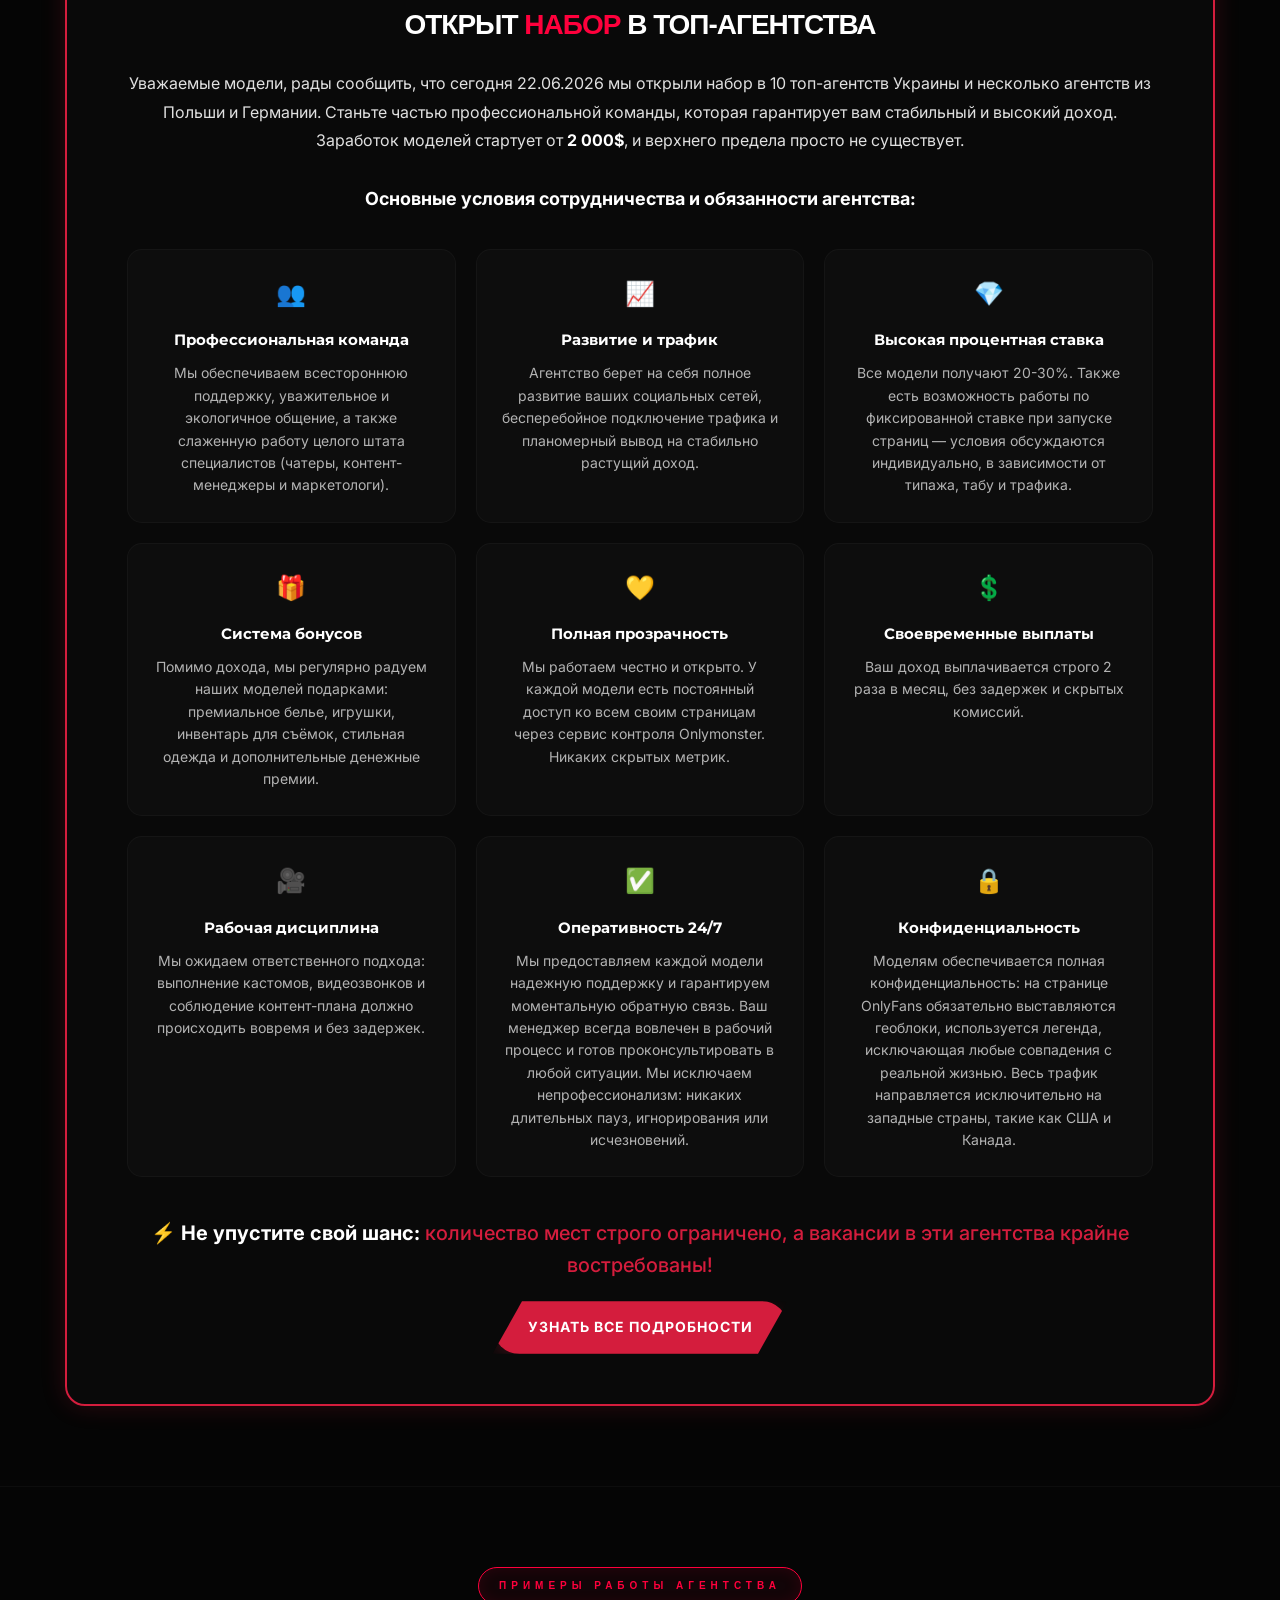
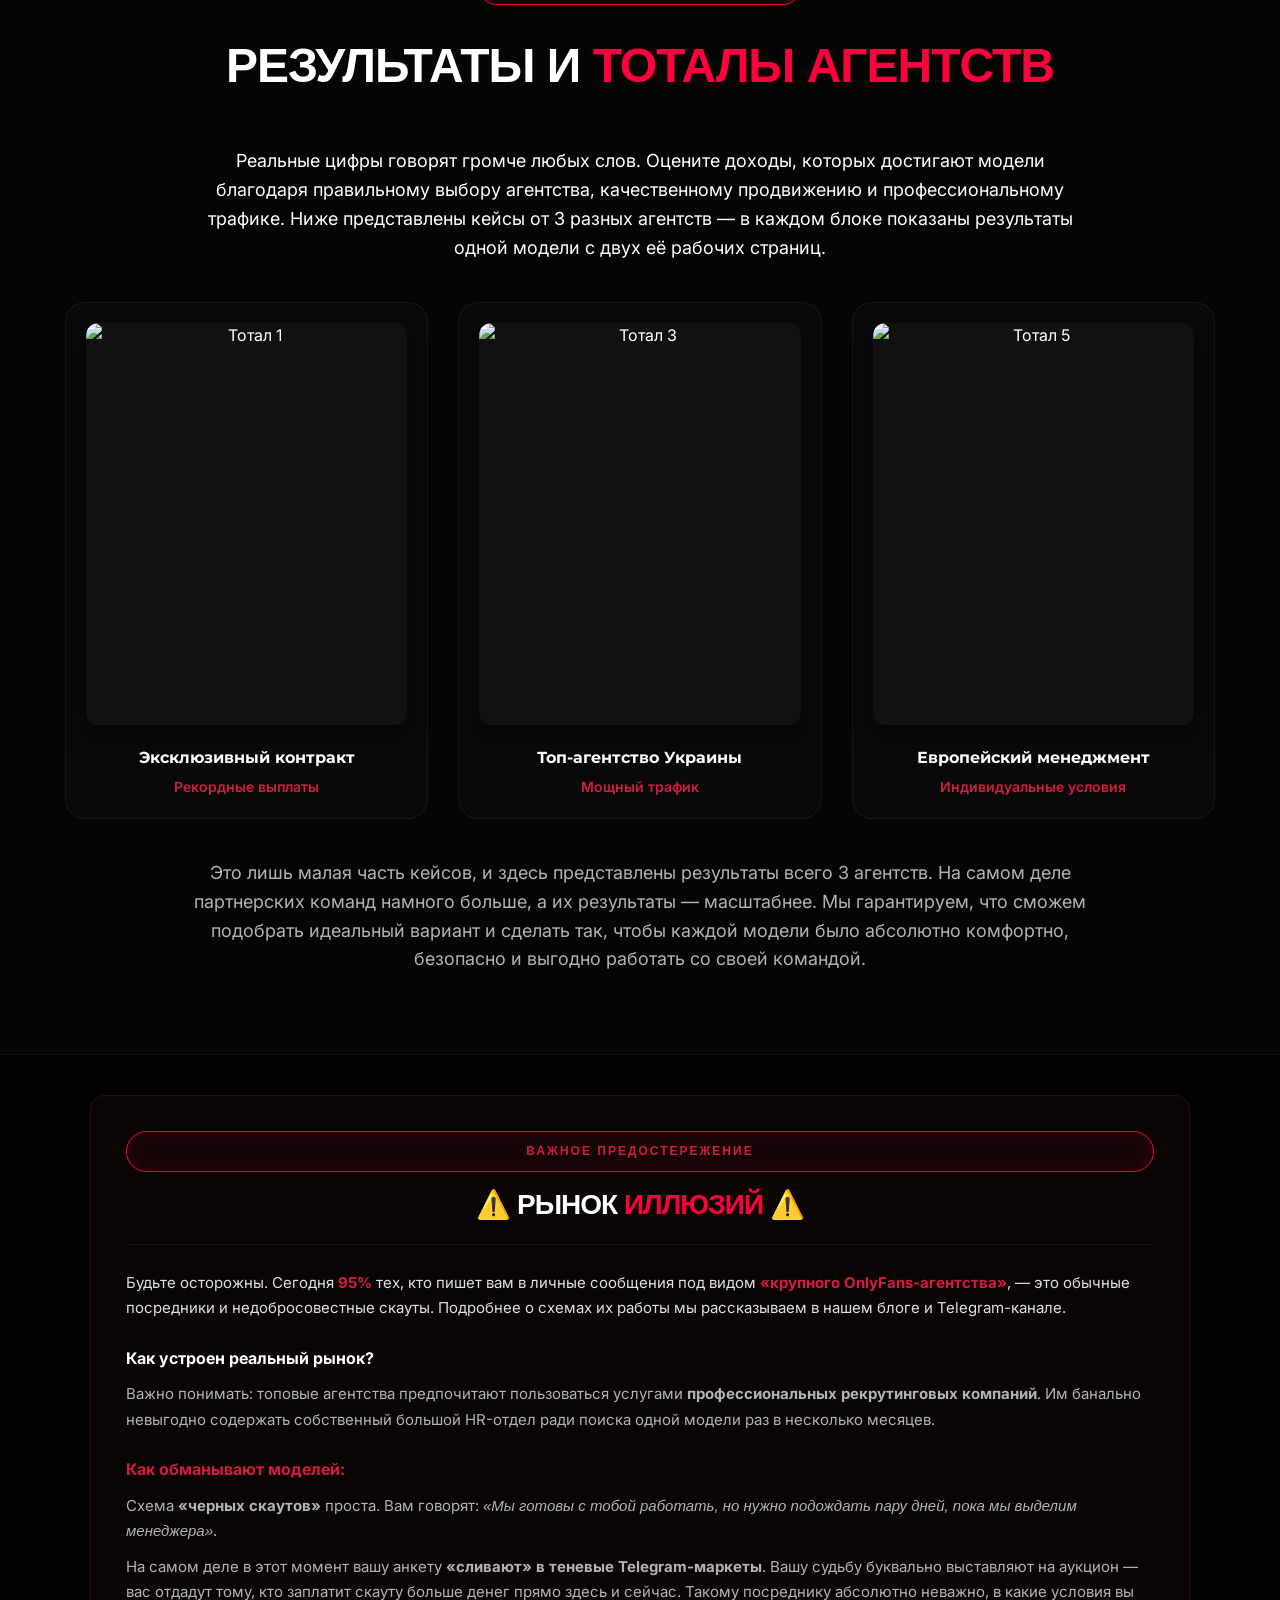
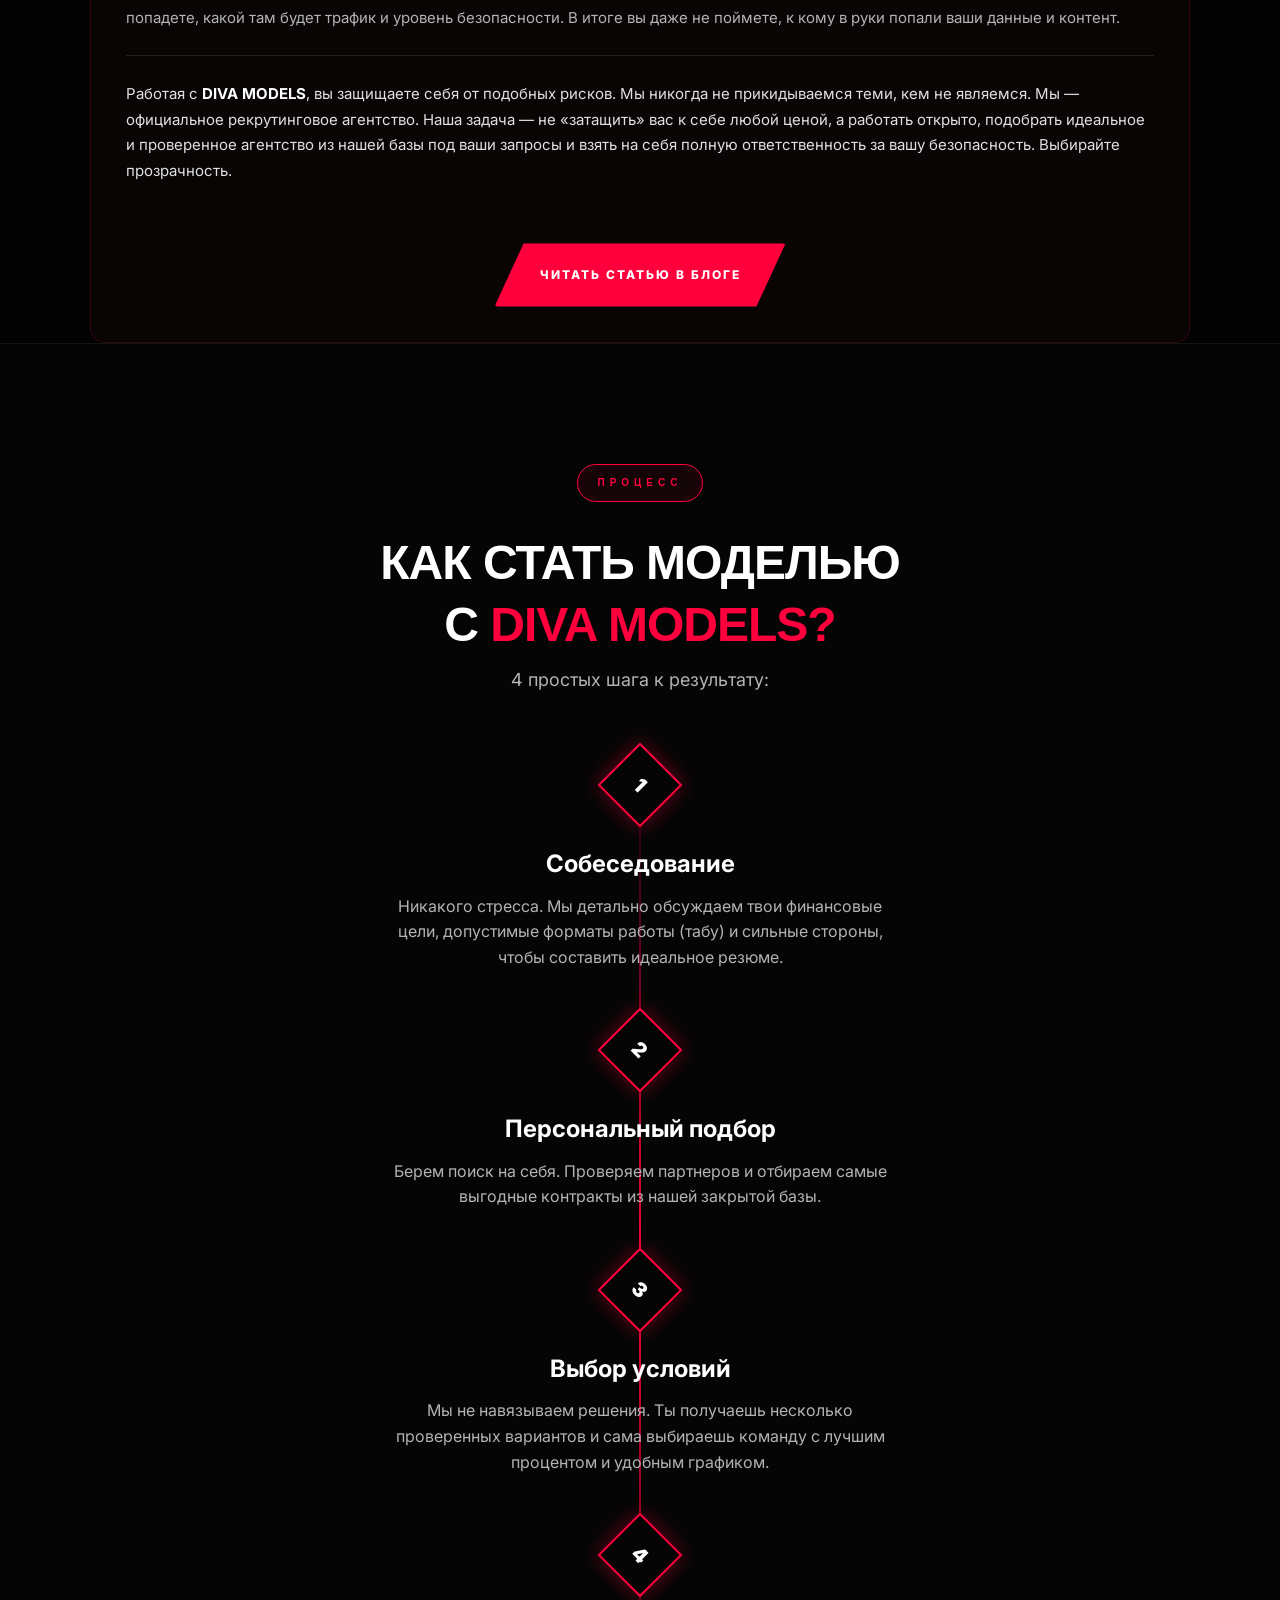
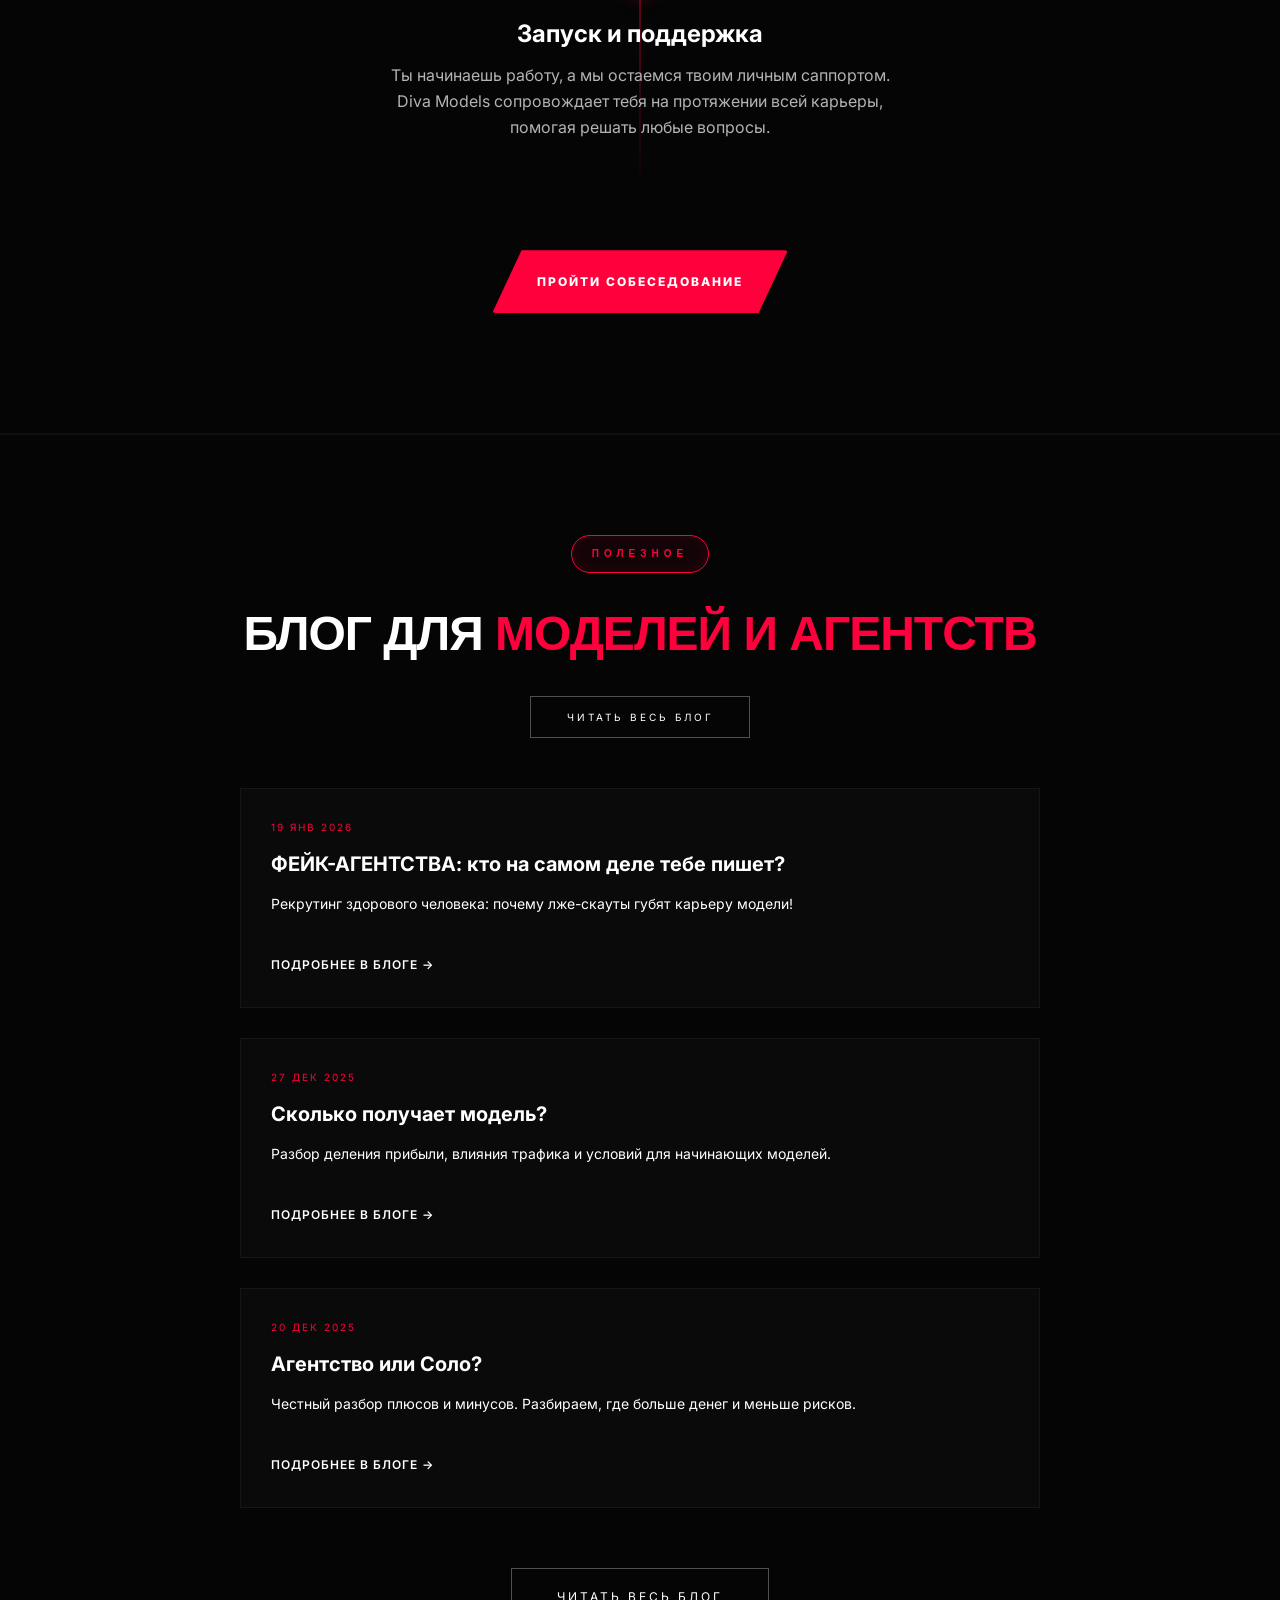
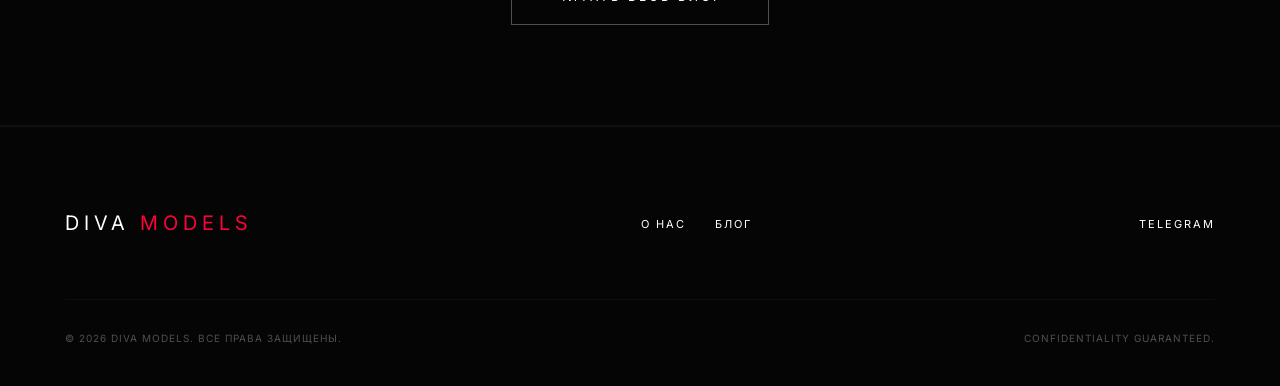
==== commit 88783898: "Update index.html" ====
--- a/index.html
+++ b/index.html
@@ -242,37 +242,32 @@
     </header>
 
     <main style="padding-top: 80px;"> 
-  <section class="hero" id="hero">
-    <div class="container hero-wrapper">
-        <!-- Текстовая часть (СЛЕВА на ПК) -->
-        <div class="hero-text-side">
-            <h1 class="hero-title">$5,000+ <br>в месяц из дома</h1>
-            <p class="hero-desc">Присоединяйся к Diva Models и получи приватную команду для чатов, PPV, контента и трафика, чтобы превращать внимание в стабильный доход.</p>
-            
-            <div class="hero-actions">
-                <a href="apply.html" class="btn-primary">Подать заявку →</a>
-                <button class="btn-calc" onclick="openModal()">🧮 Рассчитать доход</button>
-            </div>
-
-            <div class="hero-stats">
-                <div class="stat-item">
-                    <div class="stat-val">50+</div>
-                    <p>моделей доверяют</p>
-                </div>
-                <div class="stat-item">
-                    <div class="stat-val">$3M+</div>
-                    <p>выплат креаторам</p>
-                </div>
-            </div>
+  <section class="hero-overlay-section" id="hero">
+    <!-- Фон (меняется сам в зависимости от устройства) -->
+    <picture class="hero-bg">
+        <source media="(max-width: 992px)" srcset="hero-mobile.jpg">
+        <img src="hero-desktop.jpg" alt="Background" class="hero-bg-img">
+    </picture>
+    
+    <!-- Контент -->
+    <div class="container hero-content-overlay">
+        <h1 class="hero-title">$5,000+ <br>в месяц из дома</h1>
+        <p class="hero-desc">Присоединяйся к Diva Models и получи приватную команду для чатов, PPV, контента и трафика, чтобы превращать внимание в стабильный доход.</p>
+        
+        <div class="hero-actions">
+            <a href="apply.html" class="btn-primary">Подать заявку →</a>
+            <button class="btn-calc" onclick="openModal()">🧮 Рассчитать доход</button>
         </div>
 
-        <!-- Картинка (СПРАВА на ПК, сверху на Мобильных) -->
-        <div class="hero-img-side">
-            <picture>
-                <!-- Браузер сам подставит нужный файл -->
-                <source media="(max-width: 992px)" srcset="hero-mobile.jpg">
-                <img src="hero-desktop.jpg" alt="Diva Models" class="hero-img">
-            </picture>
+        <div class="hero-stats">
+            <div class="stat-item">
+                <div class="stat-val">50+</div>
+                <p>моделей доверяют</p>
+            </div>
+            <div class="stat-item">
+                <div class="stat-val">$3M+</div>
+                <p>выплат креаторам</p>
+            </div>
         </div>
     </div>
 </section>
